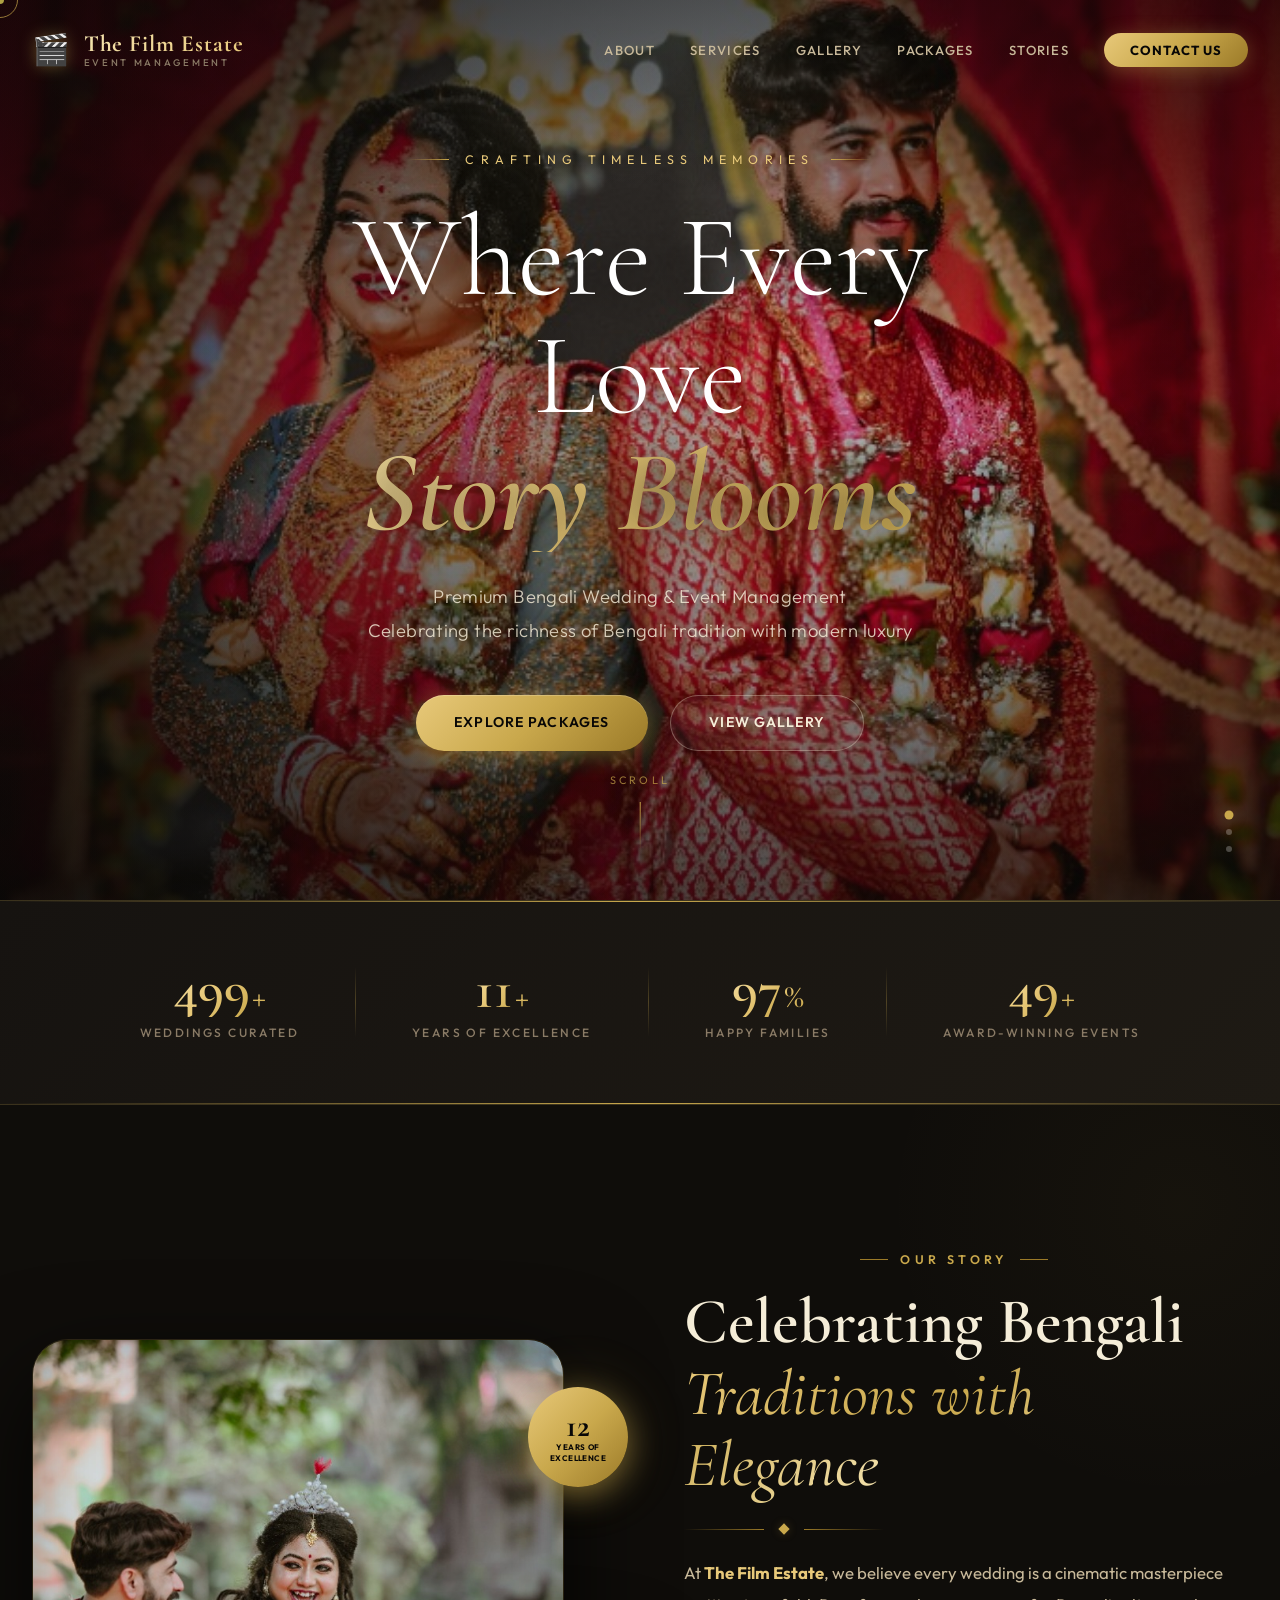
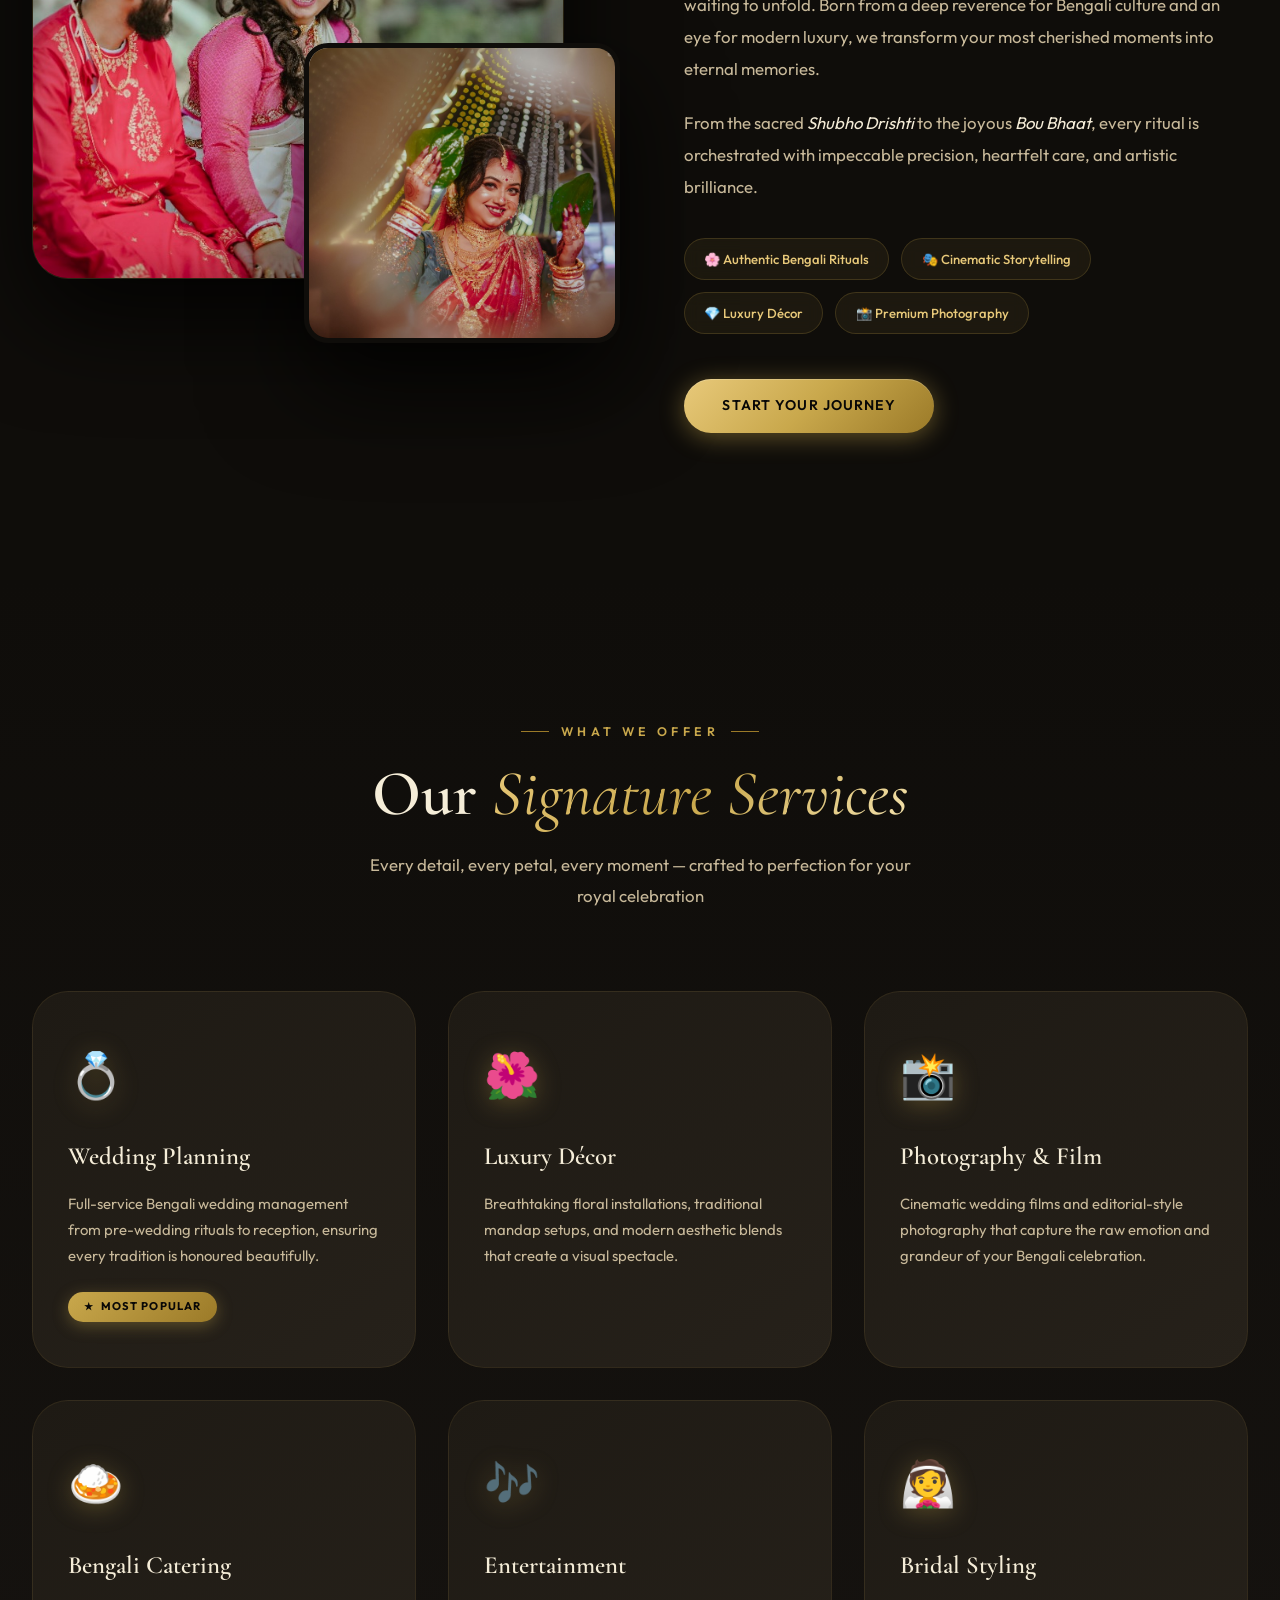
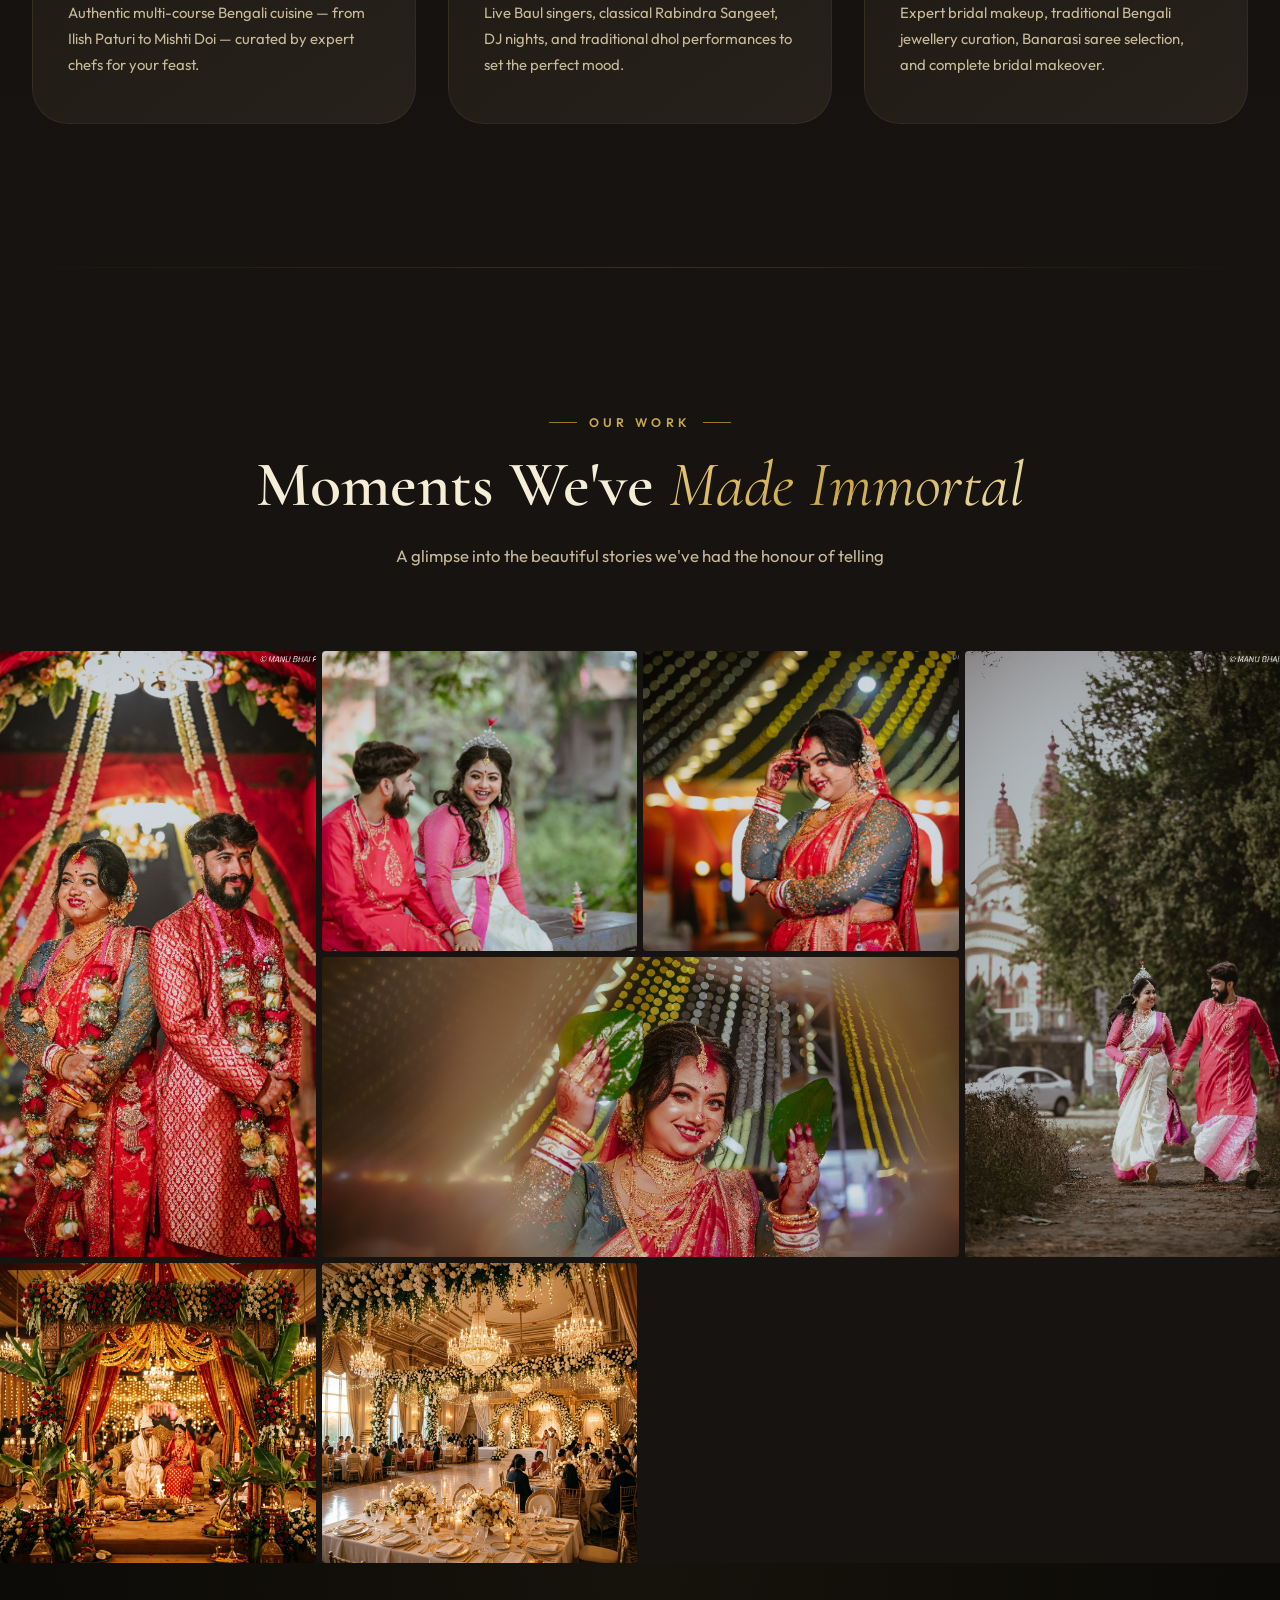
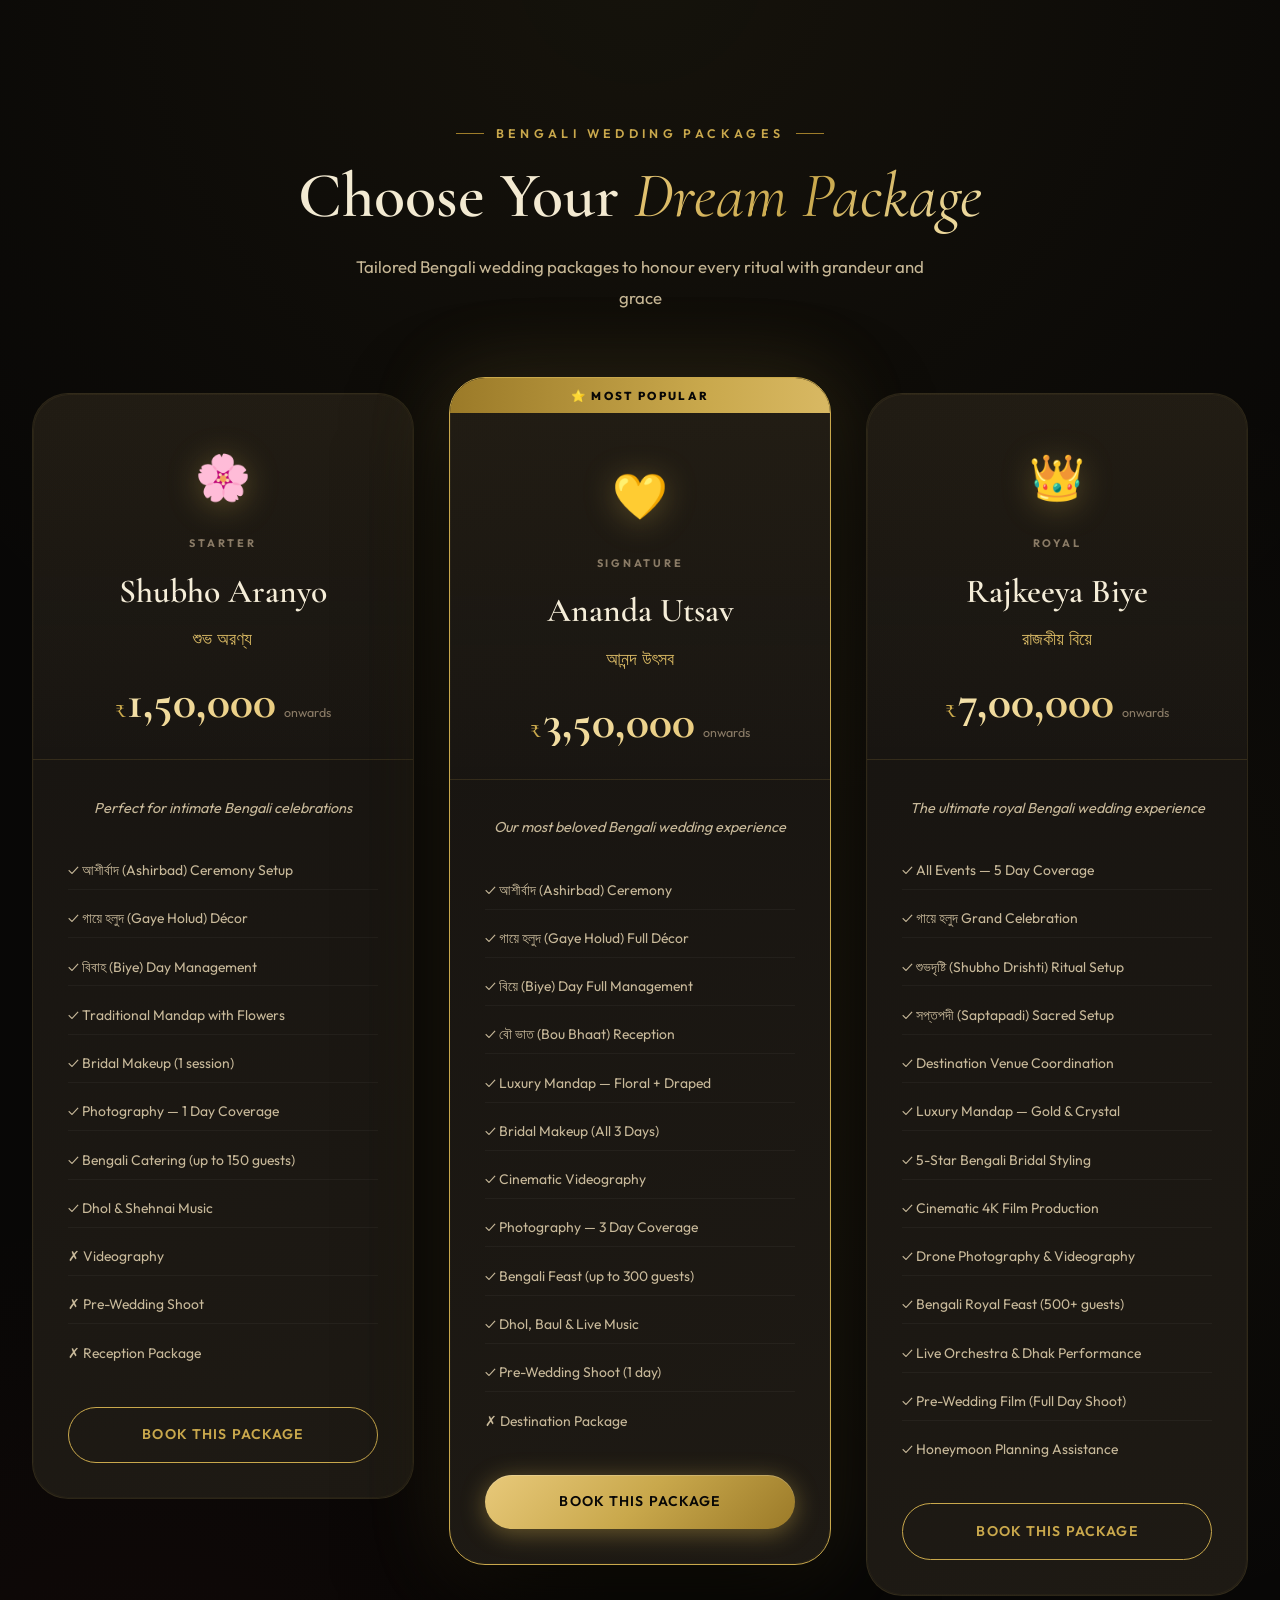
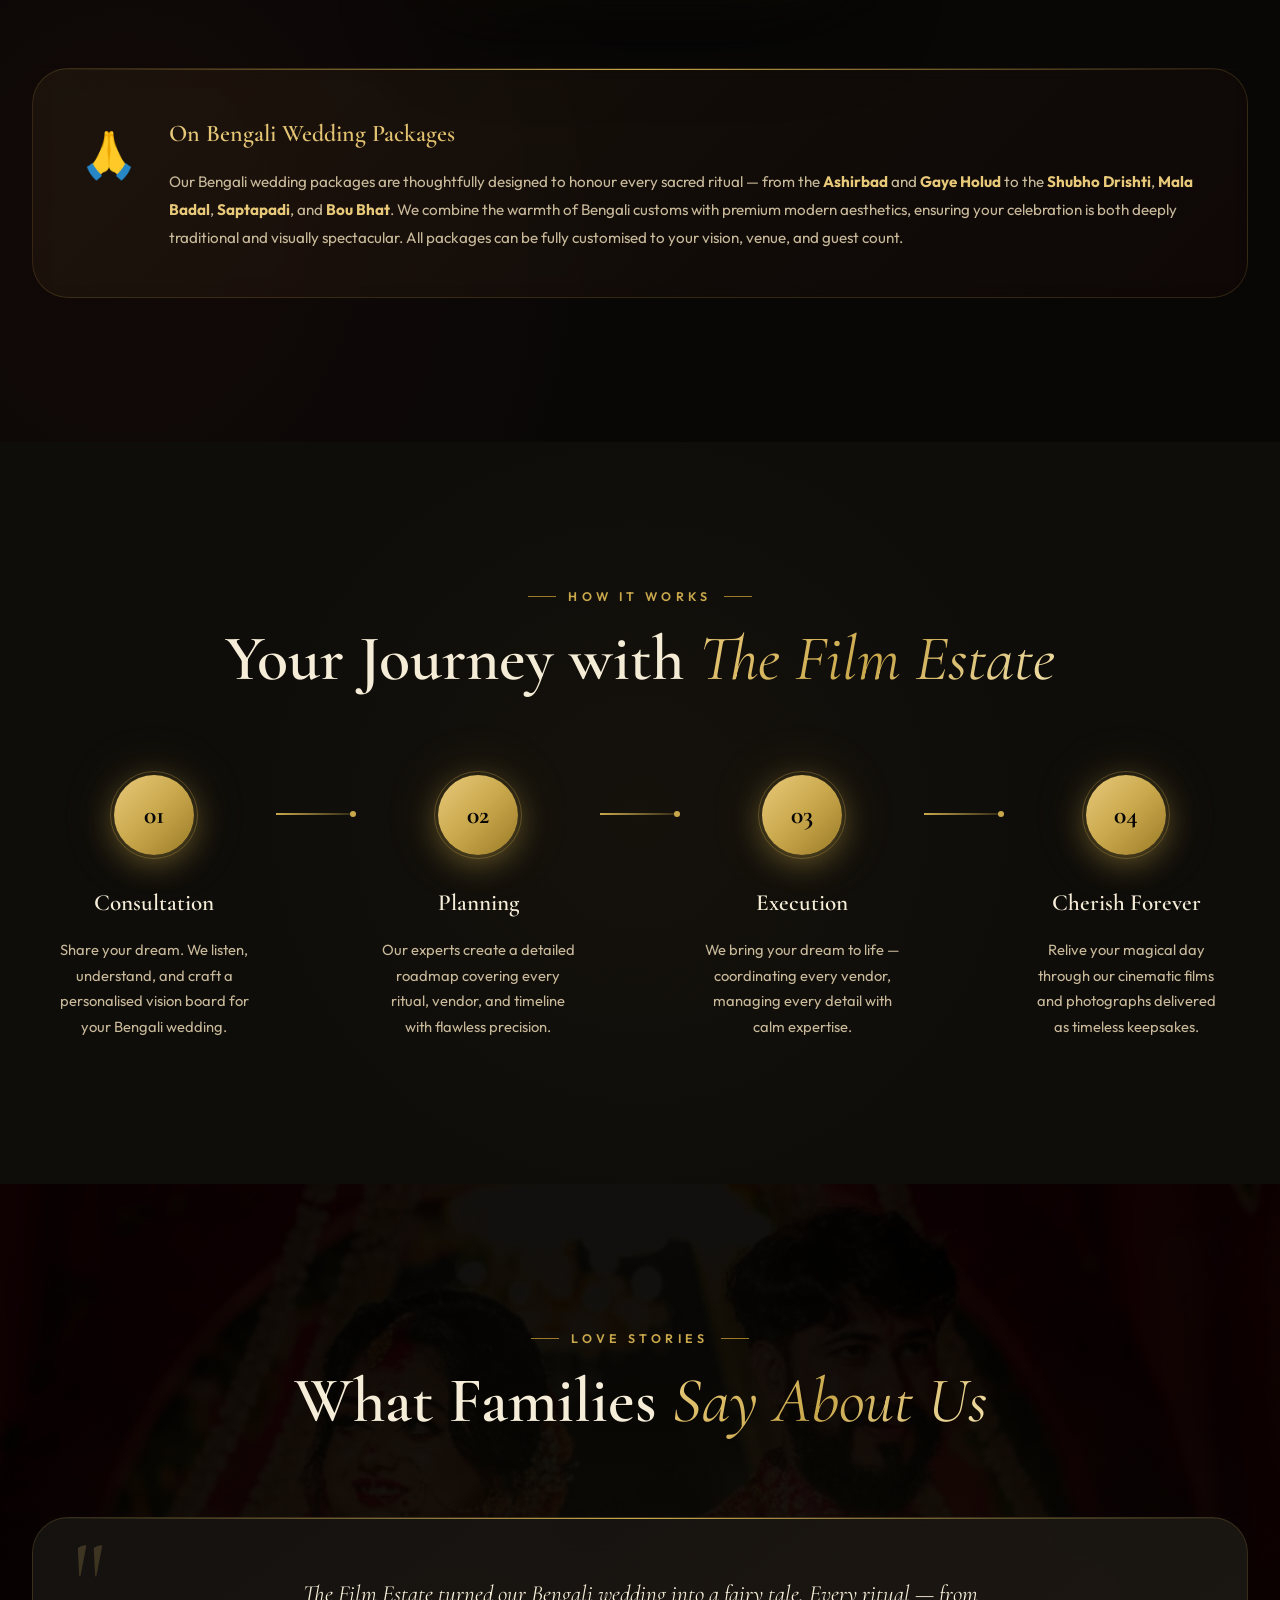
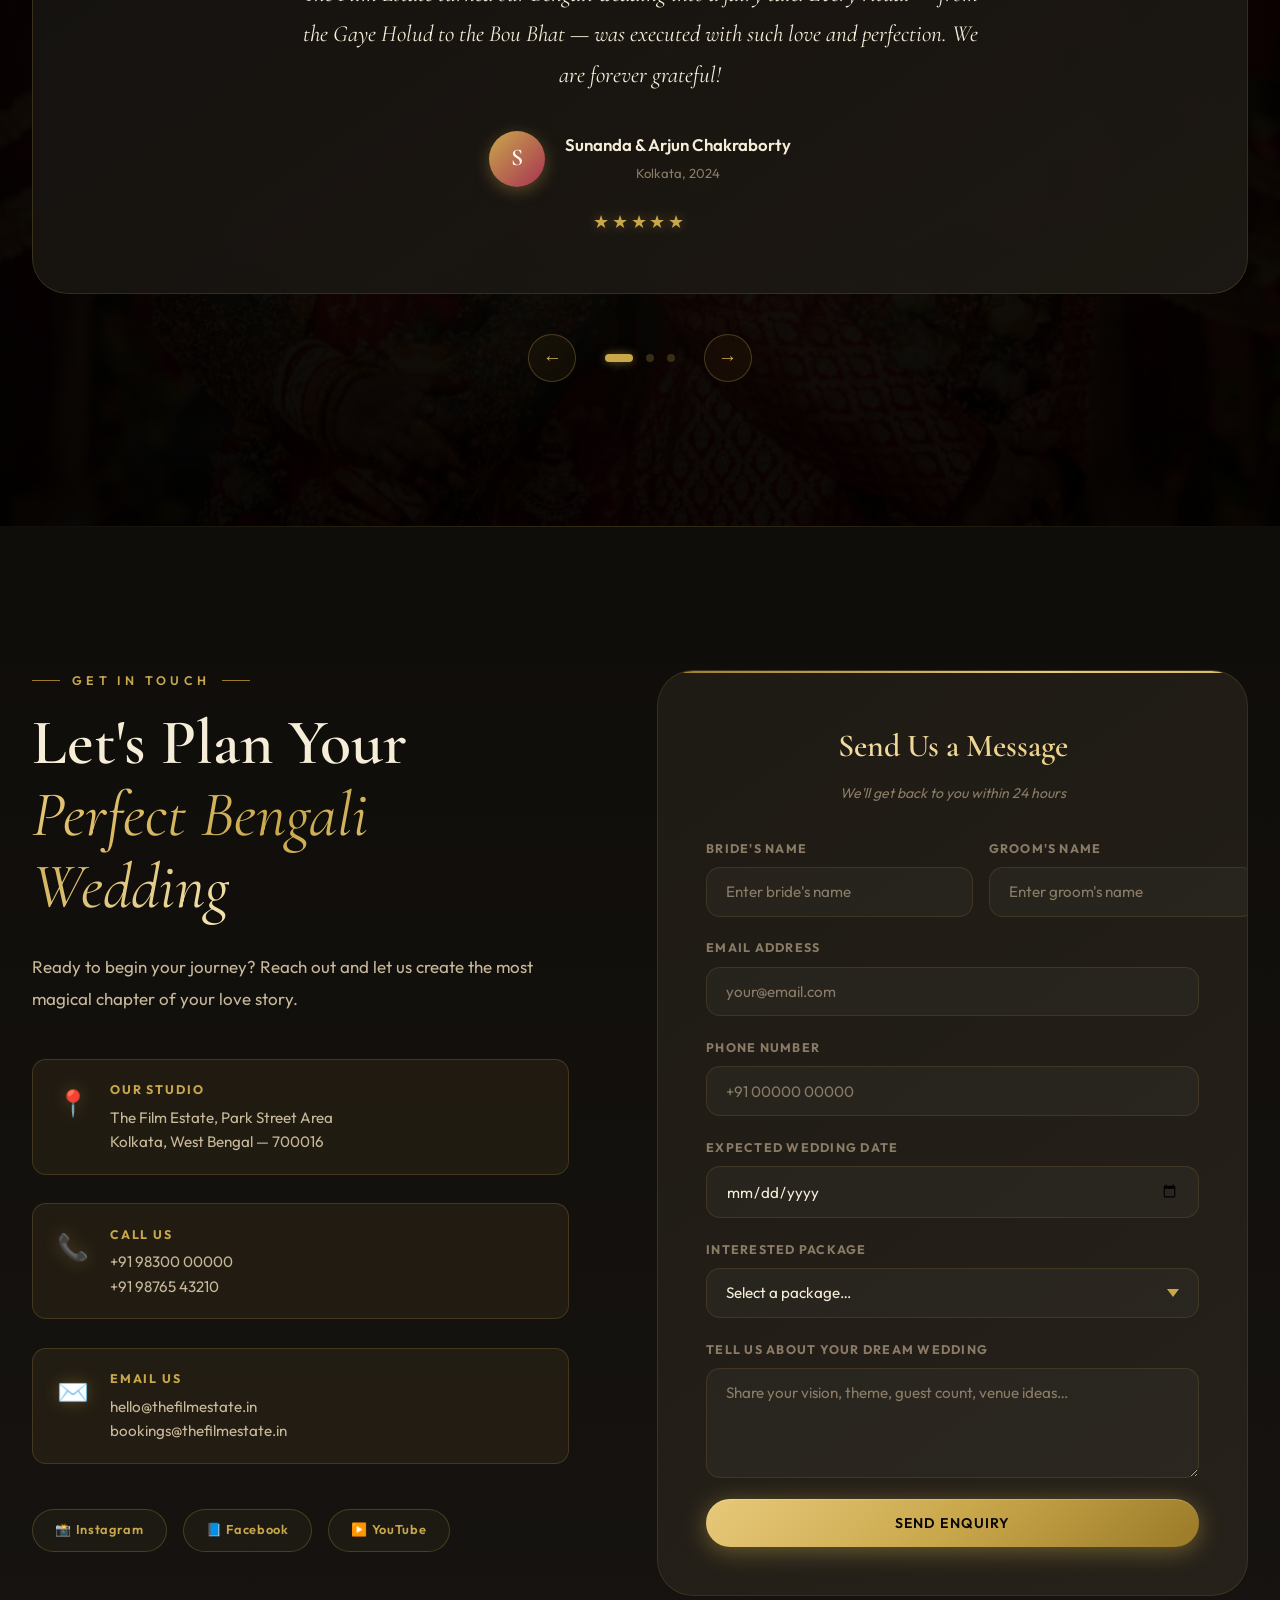
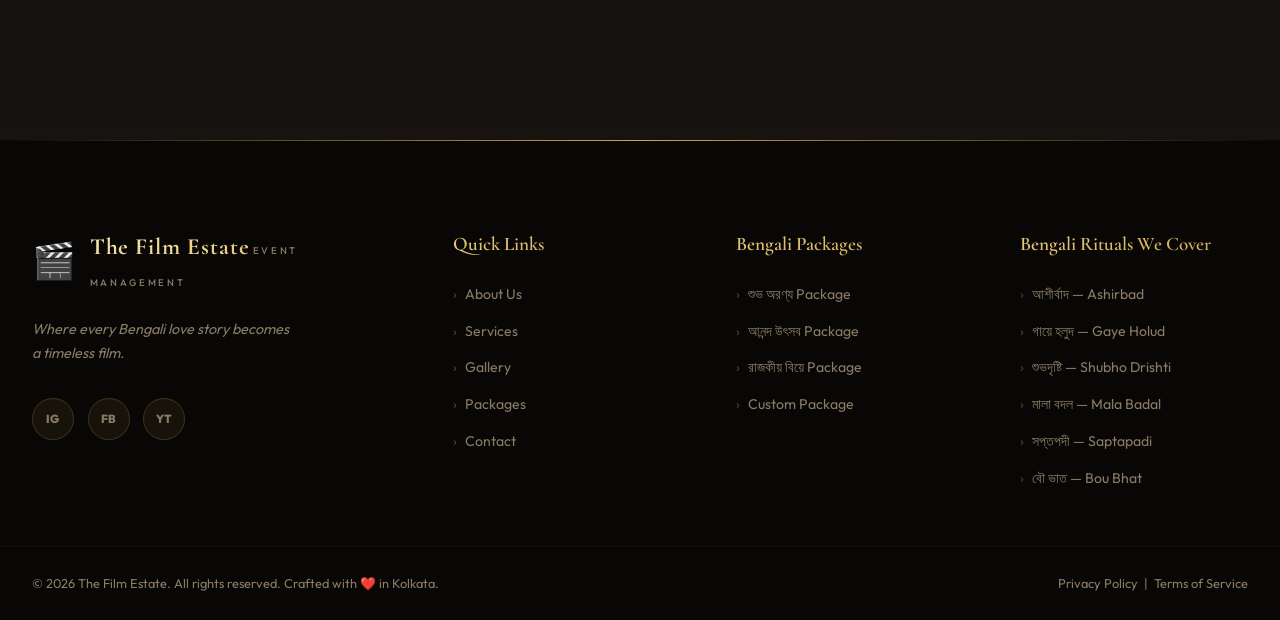
==== index.html @ 8ab27d65 "first commit" ====
<!DOCTYPE html>
<html lang="en">
<head>
  <meta charset="UTF-8" />
  <meta name="viewport" content="width=device-width, initial-scale=1.0" />
  <title>The Film Estate — Luxury Bengali Wedding &amp; Event Management</title>
  <meta name="description" content="The Film Estate is a premier event management company specialising in authentic Bengali weddings and luxury celebrations. Explore our Bengali wedding packages and make your day unforgettable." />
  <meta name="keywords" content="Bengali wedding, Bengali wedding planner, Kolkata wedding, luxury event management, Gaye Holud, Biye, wedding photography" />
  <meta property="og:title" content="The Film Estate — Luxury Bengali Wedding &amp; Event Management" />
  <meta property="og:description" content="Premier Bengali wedding management — where love stories become timeless films." />
  <link rel="preconnect" href="https://fonts.googleapis.com" />
  <link rel="preconnect" href="https://fonts.gstatic.com" crossorigin />
  <link href="https://fonts.googleapis.com/css2?family=Cormorant+Garamond:ital,wght@0,300;0,400;0,500;0,600;0,700;1,300;1,400;1,600&family=Outfit:wght@300;400;500;600&family=Dancing+Script:wght@600;700&family=Playfair+Display:ital,wght@0,400;0,700;1,400&display=swap" rel="stylesheet" />
  <link rel="stylesheet" href="style.css" />
</head>
<body>

  <!-- ===================== CUSTOM CURSOR ===================== -->
  <div class="cursor-dot" id="cursorDot"></div>
  <div class="cursor-ring" id="cursorRing"></div>

  <!-- ===================== PRELOADER ===================== -->
  <div class="preloader" id="preloader">
    <div class="preloader-logo">The Film Estate</div>
    <div class="preloader-bar"></div>
  </div>

  <!-- ===================== NAVIGATION ===================== -->
  <nav class="navbar" id="navbar">
    <div class="nav-inner">
      <a href="#hero" class="nav-logo">
        <span class="logo-icon">🎬</span>
        <div class="logo-text">
          <span class="logo-main">The Film Estate</span>
          <span class="logo-sub">Event Management</span>
        </div>
      </a>
      <ul class="nav-links" id="navLinks">
        <li><a href="#about" class="nav-link">About</a></li>
        <li><a href="#services" class="nav-link">Services</a></li>
        <li><a href="#gallery" class="nav-link">Gallery</a></li>
        <li><a href="#packages" class="nav-link">Packages</a></li>
        <li><a href="#testimonials" class="nav-link">Stories</a></li>
        <li><a href="#contact" class="nav-link nav-cta-link">Contact Us</a></li>
      </ul>
      <button class="hamburger" id="hamburger" aria-label="Toggle menu">
        <span></span><span></span><span></span>
      </button>
    </div>
  </nav>

  <!-- ===================== HERO SECTION ===================== -->
  <section class="hero" id="hero">
    <!-- Floating Particles -->
    <div class="particles-container" id="particlesContainer"></div>

    <div class="hero-slider">
      <div class="hero-slide active" style="background-image: url('images/couple3.jpg')"></div>
      <div class="hero-slide" style="background-image: url('images/couple2.jpg')"></div>
      <div class="hero-slide" style="background-image: url('images/bride1.jpg')"></div>
    </div>
    <div class="hero-overlay"></div>
    <div class="hero-content">
      <p class="hero-tagline">Crafting Timeless Memories</p>
      <h1 class="hero-title">Where Every Love<br/><em>Story Blooms</em></h1>
      <p class="hero-subtitle">Premium Bengali Wedding &amp; Event Management<br/>Celebrating the richness of Bengali tradition with modern luxury</p>
      <div class="hero-btns">
        <a href="#packages" class="btn btn-gold" id="hero-explore-btn">
          <span>Explore Packages</span>
          <span class="btn-shimmer"></span>
        </a>
        <a href="#gallery" class="btn btn-outline" id="hero-gallery-btn">
          <span>View Gallery</span>
          <span class="btn-shimmer"></span>
        </a>
      </div>
    </div>
    <div class="hero-scroll-indicator">
      <span>Scroll</span>
      <div class="scroll-line"></div>
    </div>
    <div class="hero-dots">
      <button class="dot active" id="dot-0" aria-label="Slide 1"></button>
      <button class="dot" id="dot-1" aria-label="Slide 2"></button>
      <button class="dot" id="dot-2" aria-label="Slide 3"></button>
    </div>
  </section>

  <!-- ===================== STATS RIBBON ===================== -->
  <section class="stats-ribbon">
    <div class="stat-item">
      <div class="stat-number-wrap">
        <span class="stat-number" data-target="500">0</span><span class="stat-suffix">+</span>
      </div>
      <span class="stat-label">Weddings Curated</span>
    </div>
    <div class="stat-divider"></div>
    <div class="stat-item">
      <div class="stat-number-wrap">
        <span class="stat-number" data-target="12">0</span><span class="stat-suffix">+</span>
      </div>
      <span class="stat-label">Years of Excellence</span>
    </div>
    <div class="stat-divider"></div>
    <div class="stat-item">
      <div class="stat-number-wrap">
        <span class="stat-number" data-target="98">0</span><span class="stat-suffix">%</span>
      </div>
      <span class="stat-label">Happy Families</span>
    </div>
    <div class="stat-divider"></div>
    <div class="stat-item">
      <div class="stat-number-wrap">
        <span class="stat-number" data-target="50">0</span><span class="stat-suffix">+</span>
      </div>
      <span class="stat-label">Award-Winning Events</span>
    </div>
  </section>

  <!-- ===================== ABOUT SECTION ===================== -->
  <section class="about-section" id="about">
    <div class="container">
      <div class="about-grid">
        <div class="about-images">
          <div class="about-img-main reveal-left">
            <img src="images/couple1.jpg" alt="Beautiful Bengali couple in traditional attire" loading="lazy" />
          </div>
          <div class="about-img-secondary reveal-left" style="transition-delay:0.25s">
            <img src="images/bride2.jpg" alt="Bride in traditional Bengali wedding" loading="lazy" />
          </div>
          <div class="about-badge">
            <span class="badge-number">12</span>
            <span class="badge-text">Years of<br/>Excellence</span>
          </div>
        </div>
        <div class="about-content reveal-right">
          <p class="section-eyebrow">Our Story</p>
          <h2 class="section-title">Celebrating Bengali<br/><em>Traditions with Elegance</em></h2>
          <div class="ornament" style="justify-content:flex-start; margin: 1.5rem 0;">
            <div class="ornament-line"></div>
            <div class="ornament-diamond"></div>
            <div class="ornament-line right"></div>
          </div>
          <p class="about-desc">At <strong>The Film Estate</strong>, we believe every wedding is a cinematic masterpiece waiting to unfold. Born from a deep reverence for Bengali culture and an eye for modern luxury, we transform your most cherished moments into eternal memories.</p>
          <p class="about-desc">From the sacred <em>Shubho Drishti</em> to the joyous <em>Bou Bhaat</em>, every ritual is orchestrated with impeccable precision, heartfelt care, and artistic brilliance.</p>
          <div class="about-features">
            <div class="feature-pill">🌸 Authentic Bengali Rituals</div>
            <div class="feature-pill">🎭 Cinematic Storytelling</div>
            <div class="feature-pill">💎 Luxury Décor</div>
            <div class="feature-pill">📸 Premium Photography</div>
          </div>
          <a href="#contact" class="btn btn-gold" id="about-contact-btn">
            <span>Start Your Journey</span>
            <span class="btn-shimmer"></span>
          </a>
        </div>
      </div>
    </div>
  </section>

  <!-- ===================== SERVICES SECTION ===================== -->
  <section class="services-section" id="services">
    <div class="container">
      <div class="section-header">
        <p class="section-eyebrow">What We Offer</p>
        <h2 class="section-title">Our <em>Signature Services</em></h2>
        <p class="section-desc">Every detail, every petal, every moment — crafted to perfection for your royal celebration</p>
      </div>
      <div class="services-grid">
        <div class="service-card reveal-up" id="svc-wedding">
          <div class="service-icon">💍</div>
          <h3>Wedding Planning</h3>
          <p>Full-service Bengali wedding management from pre-wedding rituals to reception, ensuring every tradition is honoured beautifully.</p>
          <span class="service-tag">Most Popular</span>
        </div>
        <div class="service-card reveal-up" id="svc-decor" style="transition-delay:0.1s">
          <div class="service-icon">🌺</div>
          <h3>Luxury Décor</h3>
          <p>Breathtaking floral installations, traditional mandap setups, and modern aesthetic blends that create a visual spectacle.</p>
        </div>
        <div class="service-card reveal-up" id="svc-photo" style="transition-delay:0.2s">
          <div class="service-icon">📸</div>
          <h3>Photography &amp; Film</h3>
          <p>Cinematic wedding films and editorial-style photography that capture the raw emotion and grandeur of your Bengali celebration.</p>
        </div>
        <div class="service-card reveal-up" id="svc-catering" style="transition-delay:0.3s">
          <div class="service-icon">🍛</div>
          <h3>Bengali Catering</h3>
          <p>Authentic multi-course Bengali cuisine — from Ilish Paturi to Mishti Doi — curated by expert chefs for your feast.</p>
        </div>
        <div class="service-card reveal-up" id="svc-music" style="transition-delay:0.4s">
          <div class="service-icon">🎶</div>
          <h3>Entertainment</h3>
          <p>Live Baul singers, classical Rabindra Sangeet, DJ nights, and traditional dhol performances to set the perfect mood.</p>
        </div>
        <div class="service-card reveal-up" id="svc-bride" style="transition-delay:0.5s">
          <div class="service-icon">👰</div>
          <h3>Bridal Styling</h3>
          <p>Expert bridal makeup, traditional Bengali jewellery curation, Banarasi saree selection, and complete bridal makeover.</p>
        </div>
      </div>
    </div>
  </section>

  <!-- ===================== GALLERY SECTION ===================== -->
  <section class="gallery-section" id="gallery">
    <div class="container">
      <div class="section-header">
        <p class="section-eyebrow">Our Work</p>
        <h2 class="section-title">Moments We've <em>Made Immortal</em></h2>
        <p class="section-desc">A glimpse into the beautiful stories we've had the honour of telling</p>
      </div>
    </div>
    <div class="gallery-masonry">
      <div class="gallery-item tall reveal-up" id="gal-1">
        <img src="images/couple3.jpg" alt="Bengali bride and groom at traditional mandap" loading="lazy" />
        <div class="gallery-overlay">
          <span>Traditional Ceremony</span>
        </div>
      </div>
      <div class="gallery-item reveal-up" id="gal-2" style="transition-delay:0.1s">
        <img src="images/couple1.jpg" alt="Couple in Bengali traditional attire" loading="lazy" />
        <div class="gallery-overlay">
          <span>Pre-Wedding Shoot</span>
        </div>
      </div>
      <div class="gallery-item reveal-up" id="gal-3" style="transition-delay:0.2s">
        <img src="images/bride1.jpg" alt="Bengali bride in red saree" loading="lazy" />
        <div class="gallery-overlay">
          <span>Bridal Portraits</span>
        </div>
      </div>
      <div class="gallery-item tall reveal-up" id="gal-4" style="transition-delay:0.15s">
        <img src="images/couple2.jpg" alt="Couple walking at temple background" loading="lazy" />
        <div class="gallery-overlay">
          <span>Temple Shoot</span>
        </div>
      </div>
      <div class="gallery-item wide reveal-up" id="gal-5" style="transition-delay:0.3s">
        <img src="images/bride2.jpg" alt="Bride with banana leaves at reception" loading="lazy" />
        <div class="gallery-overlay">
          <span>Bou Baran Ritual</span>
        </div>
      </div>
      <div class="gallery-item reveal-up" id="gal-6" style="transition-delay:0.35s">
        <img src="images/decor.png" alt="Bengali wedding decoration" loading="lazy" />
        <div class="gallery-overlay">
          <span>Mandap Décor</span>
        </div>
      </div>
      <div class="gallery-item reveal-up" id="gal-7" style="transition-delay:0.4s">
        <img src="images/reception.png" alt="Luxury reception hall" loading="lazy" />
        <div class="gallery-overlay">
          <span>Reception Hall</span>
        </div>
      </div>
    </div>
  </section>

  <!-- ===================== PACKAGES SECTION ===================== -->
  <section class="packages-section" id="packages">
    <div class="packages-bg-overlay"></div>
    <div class="container">
      <div class="section-header">
        <p class="section-eyebrow">Bengali Wedding Packages</p>
        <h2 class="section-title">Choose Your <em>Dream Package</em></h2>
        <p class="section-desc">Tailored Bengali wedding packages to honour every ritual with grandeur and grace</p>
      </div>

      <div class="packages-grid">

        <!-- PACKAGE 1: SILVER -->
        <div class="package-card reveal-up" id="pkg-silver">
          <div class="package-header">
            <div class="package-icon">🌸</div>
            <div class="package-tag">Starter</div>
            <h3 class="package-name">Shubho Aranyo</h3>
            <p class="package-name-bengali">শুভ অরণ্য</p>
            <div class="package-price">
              <span class="price-currency">₹</span>
              <span class="price-amount">1,50,000</span>
              <span class="price-onwards">onwards</span>
            </div>
          </div>
          <div class="package-body">
            <p class="package-subtitle">Perfect for intimate Bengali celebrations</p>
            <ul class="package-features" id="pkg-silver-features">
              <li>✓ আশীর্বাদ (Ashirbad) Ceremony Setup</li>
              <li>✓ গায়ে হলুদ (Gaye Holud) Décor</li>
              <li>✓ বিবাহ (Biye) Day Management</li>
              <li>✓ Traditional Mandap with Flowers</li>
              <li>✓ Bridal Makeup (1 session)</li>
              <li>✓ Photography — 1 Day Coverage</li>
              <li>✓ Bengali Catering (up to 150 guests)</li>
              <li>✓ Dhol &amp; Shehnai Music</li>
              <li>✗ Videography</li>
              <li>✗ Pre-Wedding Shoot</li>
              <li>✗ Reception Package</li>
            </ul>
            <a href="#contact" class="btn btn-outline-gold btn-full" id="pkg-silver-btn">
              <span>Book This Package</span>
              <span class="btn-shimmer"></span>
            </a>
          </div>
        </div>

        <!-- PACKAGE 2: GOLD (FEATURED) -->
        <div class="package-card featured reveal-up" id="pkg-gold" style="transition-delay:0.15s">
          <div class="package-badge-top">⭐ Most Popular</div>
          <div class="package-header">
            <div class="package-icon">💛</div>
            <div class="package-tag">Signature</div>
            <h3 class="package-name">Ananda Utsav</h3>
            <p class="package-name-bengali">আনন্দ উৎসব</p>
            <div class="package-price">
              <span class="price-currency">₹</span>
              <span class="price-amount">3,50,000</span>
              <span class="price-onwards">onwards</span>
            </div>
          </div>
          <div class="package-body">
            <p class="package-subtitle">Our most beloved Bengali wedding experience</p>
            <ul class="package-features" id="pkg-gold-features">
              <li>✓ আশীর্বাদ (Ashirbad) Ceremony</li>
              <li>✓ গায়ে হলুদ (Gaye Holud) Full Décor</li>
              <li>✓ বিয়ে (Biye) Day Full Management</li>
              <li>✓ বৌ ভাত (Bou Bhaat) Reception</li>
              <li>✓ Luxury Mandap — Floral + Draped</li>
              <li>✓ Bridal Makeup (All 3 Days)</li>
              <li>✓ Cinematic Videography</li>
              <li>✓ Photography — 3 Day Coverage</li>
              <li>✓ Bengali Feast (up to 300 guests)</li>
              <li>✓ Dhol, Baul &amp; Live Music</li>
              <li>✓ Pre-Wedding Shoot (1 day)</li>
              <li>✗ Destination Package</li>
            </ul>
            <a href="#contact" class="btn btn-gold btn-full" id="pkg-gold-btn">
              <span>Book This Package</span>
              <span class="btn-shimmer"></span>
            </a>
          </div>
        </div>

        <!-- PACKAGE 3: PLATINUM -->
        <div class="package-card reveal-up" id="pkg-platinum" style="transition-delay:0.3s">
          <div class="package-header">
            <div class="package-icon">👑</div>
            <div class="package-tag">Royal</div>
            <h3 class="package-name">Rajkeeya Biye</h3>
            <p class="package-name-bengali">রাজকীয় বিয়ে</p>
            <div class="package-price">
              <span class="price-currency">₹</span>
              <span class="price-amount">7,00,000</span>
              <span class="price-onwards">onwards</span>
            </div>
          </div>
          <div class="package-body">
            <p class="package-subtitle">The ultimate royal Bengali wedding experience</p>
            <ul class="package-features" id="pkg-platinum-features">
              <li>✓ All Events — 5 Day Coverage</li>
              <li>✓ গায়ে হলুদ Grand Celebration</li>
              <li>✓ শুভদৃষ্টি (Shubho Drishti) Ritual Setup</li>
              <li>✓ সপ্তপদী (Saptapadi) Sacred Setup</li>
              <li>✓ Destination Venue Coordination</li>
              <li>✓ Luxury Mandap — Gold &amp; Crystal</li>
              <li>✓ 5-Star Bengali Bridal Styling</li>
              <li>✓ Cinematic 4K Film Production</li>
              <li>✓ Drone Photography &amp; Videography</li>
              <li>✓ Bengali Royal Feast (500+ guests)</li>
              <li>✓ Live Orchestra &amp; Dhak Performance</li>
              <li>✓ Pre-Wedding Film (Full Day Shoot)</li>
              <li>✓ Honeymoon Planning Assistance</li>
            </ul>
            <a href="#contact" class="btn btn-outline-gold btn-full" id="pkg-platinum-btn">
              <span>Book This Package</span>
              <span class="btn-shimmer"></span>
            </a>
          </div>
        </div>
      </div>

      <!-- On Bengali Packages Note -->
      <div class="packages-note reveal-up">
        <div class="note-icon">🙏</div>
        <div class="note-content">
          <h4>On Bengali Wedding Packages</h4>
          <p>Our Bengali wedding packages are thoughtfully designed to honour every sacred ritual — from the <strong>Ashirbad</strong> and <strong>Gaye Holud</strong> to the <strong>Shubho Drishti</strong>, <strong>Mala Badal</strong>, <strong>Saptapadi</strong>, and <strong>Bou Bhat</strong>. We combine the warmth of Bengali customs with premium modern aesthetics, ensuring your celebration is both deeply traditional and visually spectacular. All packages can be fully customised to your vision, venue, and guest count.</p>
        </div>
      </div>
    </div>
  </section>

  <!-- ===================== PROCESS SECTION ===================== -->
  <section class="process-section" id="process">
    <div class="container">
      <div class="section-header">
        <p class="section-eyebrow">How It Works</p>
        <h2 class="section-title">Your Journey with <em>The Film Estate</em></h2>
      </div>
      <div class="process-steps">
        <div class="process-step reveal-up" id="step-1">
          <div class="step-number">01</div>
          <div class="step-content">
            <h3>Consultation</h3>
            <p>Share your dream. We listen, understand, and craft a personalised vision board for your Bengali wedding.</p>
          </div>
        </div>
        <div class="process-connector"></div>
        <div class="process-step reveal-up" id="step-2" style="transition-delay:0.1s">
          <div class="step-number">02</div>
          <div class="step-content">
            <h3>Planning</h3>
            <p>Our experts create a detailed roadmap covering every ritual, vendor, and timeline with flawless precision.</p>
          </div>
        </div>
        <div class="process-connector"></div>
        <div class="process-step reveal-up" id="step-3" style="transition-delay:0.2s">
          <div class="step-number">03</div>
          <div class="step-content">
            <h3>Execution</h3>
            <p>We bring your dream to life — coordinating every vendor, managing every detail with calm expertise.</p>
          </div>
        </div>
        <div class="process-connector"></div>
        <div class="process-step reveal-up" id="step-4" style="transition-delay:0.3s">
          <div class="step-number">04</div>
          <div class="step-content">
            <h3>Cherish Forever</h3>
            <p>Relive your magical day through our cinematic films and photographs delivered as timeless keepsakes.</p>
          </div>
        </div>
      </div>
    </div>
  </section>

  <!-- ===================== TESTIMONIALS ===================== -->
  <section class="testimonials-section" id="testimonials">
    <div class="testimonials-bg"></div>
    <div class="container">
      <div class="section-header">
        <p class="section-eyebrow">Love Stories</p>
        <h2 class="section-title">What Families <em>Say About Us</em></h2>
      </div>
      <div class="testimonials-slider">
        <div class="testimonial-track" id="testimonialTrack">
          <div class="testimonial-card" id="testi-1">
            <div class="testi-quote">"</div>
            <p class="testi-text">The Film Estate turned our Bengali wedding into a fairy tale. Every ritual — from the Gaye Holud to the Bou Bhat — was executed with such love and perfection. We are forever grateful!</p>
            <div class="testi-author">
              <div class="testi-avatar">S</div>
              <div>
                <strong>Sunanda &amp; Arjun Chakraborty</strong>
                <span>Kolkata, 2024</span>
              </div>
            </div>
            <div class="testi-stars">★★★★★</div>
          </div>
          <div class="testimonial-card" id="testi-2">
            <div class="testi-quote">"</div>
            <p class="testi-text">I was blown away by how they understood our Bengali traditions. The Shubho Drishti setup was absolutely breathtaking. Our guests still talk about the décor and the food!</p>
            <div class="testi-author">
              <div class="testi-avatar">P</div>
              <div>
                <strong>Priyanka &amp; Debashish Sen</strong>
                <span>Howrah, 2023</span>
              </div>
            </div>
            <div class="testi-stars">★★★★★</div>
          </div>
          <div class="testimonial-card" id="testi-3">
            <div class="testi-quote">"</div>
            <p class="testi-text">From the first consultation to the last frame of our wedding film, The Film Estate was exceptional. Professional, creative, and deeply passionate about what they do. Highly recommended!</p>
            <div class="testi-author">
              <div class="testi-avatar">M</div>
              <div>
                <strong>Moumita &amp; Rahul Banerjee</strong>
                <span>Siliguri, 2024</span>
              </div>
            </div>
            <div class="testi-stars">★★★★★</div>
          </div>
        </div>
        <div class="testi-controls">
          <button class="testi-btn" id="testi-prev" aria-label="Previous testimonial">&#8592;</button>
          <div class="testi-indicators">
            <span class="testi-dot active" id="testi-dot-0"></span>
            <span class="testi-dot" id="testi-dot-1"></span>
            <span class="testi-dot" id="testi-dot-2"></span>
          </div>
          <button class="testi-btn" id="testi-next" aria-label="Next testimonial">&#8594;</button>
        </div>
      </div>
    </div>
  </section>

  <!-- ===================== CONTACT SECTION ===================== -->
  <section class="contact-section" id="contact">
    <div class="container">
      <div class="contact-grid">
        <div class="contact-info reveal-left">
          <p class="section-eyebrow" style="justify-content:flex-start;">Get In Touch</p>
          <h2 class="section-title">Let's Plan Your<br/><em>Perfect Bengali Wedding</em></h2>
          <p class="contact-desc">Ready to begin your journey? Reach out and let us create the most magical chapter of your love story.</p>
          <div class="contact-details">
            <div class="contact-item">
              <span class="contact-icon">📍</span>
              <div>
                <strong>Our Studio</strong>
                <p>The Film Estate, Park Street Area<br/>Kolkata, West Bengal — 700016</p>
              </div>
            </div>
            <div class="contact-item">
              <span class="contact-icon">📞</span>
              <div>
                <strong>Call Us</strong>
                <p>+91 98300 00000<br/>+91 98765 43210</p>
              </div>
            </div>
            <div class="contact-item">
              <span class="contact-icon">✉️</span>
              <div>
                <strong>Email Us</strong>
                <p>hello@thefilmestate.in<br/>bookings@thefilmestate.in</p>
              </div>
            </div>
          </div>
          <div class="social-links">
            <a href="#" class="social-link" id="social-instagram" aria-label="Instagram">📸 Instagram</a>
            <a href="#" class="social-link" id="social-facebook" aria-label="Facebook">📘 Facebook</a>
            <a href="#" class="social-link" id="social-youtube" aria-label="YouTube">▶️ YouTube</a>
          </div>
        </div>
        <div class="contact-form-wrap reveal-right">
          <form class="contact-form" id="contactForm" novalidate>
            <h3>Send Us a Message</h3>
            <p class="form-tagline">We'll get back to you within 24 hours</p>
            <div class="form-row">
              <div class="form-group">
                <label for="bride-name">Bride's Name</label>
                <input type="text" id="bride-name" name="brideName" placeholder="Enter bride's name" required />
              </div>
              <div class="form-group">
                <label for="groom-name">Groom's Name</label>
                <input type="text" id="groom-name" name="groomName" placeholder="Enter groom's name" required />
              </div>
            </div>
            <div class="form-group">
              <label for="email">Email Address</label>
              <input type="email" id="email" name="email" placeholder="your@email.com" required />
            </div>
            <div class="form-group">
              <label for="phone">Phone Number</label>
              <input type="tel" id="phone" name="phone" placeholder="+91 00000 00000" required />
            </div>
            <div class="form-group">
              <label for="wedding-date">Expected Wedding Date</label>
              <input type="date" id="wedding-date" name="weddingDate" />
            </div>
            <div class="form-group">
              <label for="package-select">Interested Package</label>
              <select id="package-select" name="package">
                <option value="">Select a package…</option>
                <option value="silver">Shubho Aranyo (₹1,50,000+)</option>
                <option value="gold">Ananda Utsav (₹3,50,000+)</option>
                <option value="platinum">Rajkeeya Biye (₹7,00,000+)</option>
                <option value="custom">Custom Package</option>
              </select>
            </div>
            <div class="form-group">
              <label for="message">Tell Us About Your Dream Wedding</label>
              <textarea id="message" name="message" rows="4" placeholder="Share your vision, theme, guest count, venue ideas…"></textarea>
            </div>
            <button type="submit" class="btn btn-gold btn-full" id="submit-form-btn">
              <span>Send Enquiry</span>
              <span class="btn-shimmer"></span>
            </button>
            <div class="form-success" id="formSuccess">
              🎊 Thank you! We'll get back to you within 24 hours!
            </div>
          </form>
        </div>
      </div>
    </div>
  </section>

  <!-- ===================== FOOTER ===================== -->
  <footer class="footer">
    <div class="footer-top">
      <div class="container">
        <div class="footer-grid">
          <div class="footer-brand">
            <div class="footer-logo">
              <span class="logo-icon">🎬</span>
              <div>
                <span class="logo-main">The Film Estate</span>
                <span class="logo-sub">Event Management</span>
              </div>
            </div>
            <p class="footer-tagline">Where every Bengali love story becomes a timeless film.</p>
            <div class="footer-socials">
              <a href="#" aria-label="Instagram" class="footer-social-btn">IG</a>
              <a href="#" aria-label="Facebook" class="footer-social-btn">FB</a>
              <a href="#" aria-label="YouTube" class="footer-social-btn">YT</a>
            </div>
          </div>
          <div class="footer-links-col">
            <h4>Quick Links</h4>
            <ul>
              <li><a href="#about">About Us</a></li>
              <li><a href="#services">Services</a></li>
              <li><a href="#gallery">Gallery</a></li>
              <li><a href="#packages">Packages</a></li>
              <li><a href="#contact">Contact</a></li>
            </ul>
          </div>
          <div class="footer-links-col">
            <h4>Bengali Packages</h4>
            <ul>
              <li><a href="#packages">শুভ অরণ্য Package</a></li>
              <li><a href="#packages">আনন্দ উৎসব Package</a></li>
              <li><a href="#packages">রাজকীয় বিয়ে Package</a></li>
              <li><a href="#contact">Custom Package</a></li>
            </ul>
          </div>
          <div class="footer-links-col">
            <h4>Bengali Rituals We Cover</h4>
            <ul>
              <li>আশীর্বাদ — Ashirbad</li>
              <li>গায়ে হলুদ — Gaye Holud</li>
              <li>শুভদৃষ্টি — Shubho Drishti</li>
              <li>মালা বদল — Mala Badal</li>
              <li>সপ্তপদী — Saptapadi</li>
              <li>বৌ ভাত — Bou Bhat</li>
            </ul>
          </div>
        </div>
      </div>
    </div>
    <div class="footer-bottom">
      <div class="container">
        <p>© 2025 The Film Estate. All rights reserved. Crafted with ❤️ in Kolkata.</p>
        <p>Privacy Policy &nbsp;|&nbsp; Terms of Service</p>
      </div>
    </div>
  </footer>

  <script src="script.js"></script>
</body>
</html>
---- style.css ----
/* ====================================================
   THE FILM ESTATE — Luxury Bengali Wedding Homepage
   Premium Redesign — Glassmorphism + Cinematic Aesthetics
   ==================================================== */

/* ---------- GOOGLE FONTS IMPORT ---------- */
@import url('https://fonts.googleapis.com/css2?family=Cormorant+Garamond:ital,wght@0,300;0,400;0,500;0,600;0,700;1,300;1,400;1,600&family=Outfit:wght@300;400;500;600&family=Dancing+Script:wght@600;700&family=Playfair+Display:ital,wght@0,400;0,700;1,400&display=swap');

/* ---------- CSS VARIABLES ---------- */
:root {
  /* Gold Palette */
  --gold: #C9A84C;
  --gold-light: #E8C97A;
  --gold-pale: #F5E4B0;
  --gold-dark: #9B7A28;
  --gold-glow: rgba(201, 168, 76, 0.25);
  --gold-glow-strong: rgba(201, 168, 76, 0.45);

  /* Crimson Palette */
  --crimson: #8B1A1A;
  --crimson-light: #C0392B;
  --crimson-rose: #A83252;

  /* Dark Palette */
  --deep: #080706;
  --dark: #0F0D0A;
  --dark-2: #161310;
  --dark-3: #1E1A14;
  --mid: #26211A;
  --mid-2: #302A20;

  /* Text */
  --text-primary: #F5EDD8;
  --text-secondary: #C8B99A;
  --text-muted: #8A7B66;
  --white: #FFFFFF;

  /* Transitions */
  --transition: all 0.45s cubic-bezier(0.4, 0, 0.2, 1);
  --transition-fast: all 0.25s cubic-bezier(0.4, 0, 0.2, 1);

  /* Fonts */
  --font-display: 'Cormorant Garamond', Georgia, serif;
  --font-playfair: 'Playfair Display', Georgia, serif;
  --font-body: 'Outfit', sans-serif;
  --font-script: 'Dancing Script', cursive;

  /* Radii */
  --radius: 14px;
  --radius-lg: 24px;
  --radius-xl: 36px;

  /* Shadows */
  --shadow-gold: 0 8px 40px rgba(201, 168, 76, 0.22);
  --shadow-gold-strong: 0 12px 60px rgba(201, 168, 76, 0.38);
  --shadow-card: 0 25px 70px rgba(0, 0, 0, 0.6);
  --shadow-deep: 0 40px 100px rgba(0, 0, 0, 0.8);

  /* Glassmorphism */
  --glass: rgba(255, 255, 255, 0.04);
  --glass-border: rgba(255, 255, 255, 0.08);
  --glass-gold: rgba(201, 168, 76, 0.08);
  --glass-gold-border: rgba(201, 168, 76, 0.2);
}

/* ---------- RESET & BASE ---------- */
*, *::before, *::after {
  box-sizing: border-box;
  margin: 0;
  padding: 0;
}

html {
  scroll-behavior: smooth;
  font-size: 16px;
}

body {
  font-family: var(--font-body);
  background: var(--deep);
  color: var(--text-primary);
  line-height: 1.7;
  overflow-x: hidden;
  cursor: none;
}

img {
  display: block;
  width: 100%;
  height: 100%;
  object-fit: cover;
}

a { text-decoration: none; color: inherit; }
ul { list-style: none; }

.container {
  max-width: 1280px;
  margin: 0 auto;
  padding: 0 2rem;
}

/* ─── CUSTOM CURSOR ────────────────────────────── */
.cursor-dot {
  width: 8px;
  height: 8px;
  background: var(--gold);
  border-radius: 50%;
  position: fixed;
  top: 0; left: 0;
  pointer-events: none;
  z-index: 99999;
  transform: translate(-50%, -50%);
  transition: transform 0.1s, opacity 0.3s;
  mix-blend-mode: difference;
}

.cursor-ring {
  width: 36px;
  height: 36px;
  border: 1.5px solid var(--gold);
  border-radius: 50%;
  position: fixed;
  top: 0; left: 0;
  pointer-events: none;
  z-index: 99998;
  transform: translate(-50%, -50%);
  transition: transform 0.15s ease, width 0.3s, height 0.3s, opacity 0.3s;
  opacity: 0.7;
}

.cursor-ring.hover {
  width: 60px;
  height: 60px;
  border-color: var(--gold-light);
  opacity: 1;
}

/* ─── PAGE PRELOADER ───────────────────────────── */
.preloader {
  position: fixed;
  inset: 0;
  background: var(--deep);
  z-index: 99997;
  display: flex;
  flex-direction: column;
  align-items: center;
  justify-content: center;
  gap: 2rem;
  transition: opacity 0.8s ease, visibility 0.8s ease;
}

.preloader.hidden {
  opacity: 0;
  visibility: hidden;
  pointer-events: none;
}

.preloader-logo {
  font-family: var(--font-display);
  font-size: 2.5rem;
  font-weight: 300;
  color: var(--gold-light);
  letter-spacing: 0.2em;
  text-align: center;
  animation: preloaderPulse 1.5s ease-in-out infinite;
}

.preloader-bar {
  width: 200px;
  height: 1px;
  background: rgba(201, 168, 76, 0.15);
  border-radius: 2px;
  overflow: hidden;
  position: relative;
}

.preloader-bar::after {
  content: '';
  position: absolute;
  top: 0; left: -100%;
  width: 100%; height: 100%;
  background: linear-gradient(90deg, transparent, var(--gold), transparent);
  animation: preloaderSlide 1.2s ease-in-out infinite;
}

@keyframes preloaderPulse {
  0%, 100% { opacity: 0.6; }
  50% { opacity: 1; }
}

@keyframes preloaderSlide {
  to { left: 100%; }
}

/* ─── FLOATING PARTICLES ───────────────────────── */
.particles-container {
  position: absolute;
  inset: 0;
  pointer-events: none;
  overflow: hidden;
  z-index: 0;
}

.particle {
  position: absolute;
  width: 3px;
  height: 3px;
  background: var(--gold);
  border-radius: 50%;
  animation: float linear infinite;
  opacity: 0;
}

@keyframes float {
  0% { opacity: 0; transform: translateY(100vh) rotate(0deg); }
  10% { opacity: 0.6; }
  90% { opacity: 0.3; }
  100% { opacity: 0; transform: translateY(-100px) rotate(360deg); }
}

/* ---------- DECORATIVE ELEMENTS ---------- */
.ornament {
  display: flex;
  align-items: center;
  gap: 1rem;
  justify-content: center;
  margin: 1rem 0;
}

.ornament-line {
  flex: 1;
  max-width: 80px;
  height: 1px;
  background: linear-gradient(90deg, transparent, var(--gold-dark));
}

.ornament-line.right {
  background: linear-gradient(90deg, var(--gold-dark), transparent);
}

.ornament-diamond {
  width: 8px;
  height: 8px;
  background: var(--gold);
  transform: rotate(45deg);
  box-shadow: 0 0 10px var(--gold-glow);
  flex-shrink: 0;
}

/* ---------- TYPOGRAPHY ---------- */
.section-eyebrow {
  font-family: var(--font-body);
  font-size: 0.78rem;
  font-weight: 600;
  letter-spacing: 0.35em;
  color: var(--gold);
  text-transform: uppercase;
  margin-bottom: 1rem;
  display: flex;
  align-items: center;
  justify-content: center;
  gap: 0.75rem;
}

.section-eyebrow::before,
.section-eyebrow::after {
  content: '';
  display: inline-block;
  width: 28px;
  height: 1px;
  background: var(--gold-dark);
}

.section-title {
  font-family: var(--font-display);
  font-size: clamp(2.4rem, 5.5vw, 4rem);
  font-weight: 600;
  line-height: 1.12;
  color: var(--text-primary);
}

.section-title em {
  font-style: italic;
  background: linear-gradient(135deg, var(--gold-light), var(--gold), var(--gold-pale));
  -webkit-background-clip: text;
  -webkit-text-fill-color: transparent;
  background-clip: text;
  font-weight: 400;
}

.section-desc {
  font-size: 1.05rem;
  color: var(--text-secondary);
  max-width: 580px;
  margin: 1.2rem auto 0;
  line-height: 1.85;
}

.section-header {
  text-align: center;
  margin-bottom: 5rem;
}

/* ---------- BUTTONS ---------- */
.btn {
  display: inline-flex;
  align-items: center;
  gap: 0.6rem;
  padding: 0.95rem 2.4rem;
  border-radius: 50px;
  font-family: var(--font-body);
  font-size: 0.88rem;
  font-weight: 600;
  letter-spacing: 0.08em;
  cursor: pointer;
  border: none;
  position: relative;
  overflow: hidden;
  transition: var(--transition);
  text-transform: uppercase;
  white-space: nowrap;
}

.btn-gold {
  background: linear-gradient(135deg, var(--gold-light) 0%, var(--gold) 50%, var(--gold-dark) 100%);
  color: var(--deep);
  box-shadow: 0 4px 24px rgba(201, 168, 76, 0.45), inset 0 1px 0 rgba(255,255,255,0.2);
}

.btn-gold:hover {
  background: linear-gradient(135deg, var(--gold-pale), var(--gold-light));
  transform: translateY(-4px);
  box-shadow: 0 12px 40px rgba(201, 168, 76, 0.6), inset 0 1px 0 rgba(255,255,255,0.3);
}

.btn-outline {
  background: rgba(255,255,255,0.05);
  color: var(--text-primary);
  border: 1.5px solid rgba(245, 237, 216, 0.3);
  backdrop-filter: blur(12px);
}

.btn-outline:hover {
  border-color: var(--gold);
  color: var(--gold);
  background: rgba(201, 168, 76, 0.08);
  transform: translateY(-4px);
  box-shadow: 0 8px 30px rgba(201, 168, 76, 0.15);
}

.btn-outline-gold {
  background: transparent;
  color: var(--gold);
  border: 1.5px solid var(--gold);
}

.btn-outline-gold:hover {
  background: linear-gradient(135deg, var(--gold-light), var(--gold));
  color: var(--deep);
  transform: translateY(-4px);
  box-shadow: var(--shadow-gold);
}

.btn-full { width: 100%; justify-content: center; }

.btn-shimmer {
  position: absolute;
  top: 0; left: -100%;
  width: 100%; height: 100%;
  background: linear-gradient(90deg, transparent, rgba(255,255,255,0.2), transparent);
  transition: left 0.55s ease;
}

.btn:hover .btn-shimmer { left: 100%; }

/* ---------- SCROLL REVEAL ---------- */
.reveal-up, .reveal-left, .reveal-right, .reveal-scale {
  opacity: 0;
  transform: translateY(60px);
  transition: opacity 0.85s cubic-bezier(0.4, 0, 0.2, 1), transform 0.85s cubic-bezier(0.4, 0, 0.2, 1);
}

.reveal-left { transform: translateX(-60px); }
.reveal-right { transform: translateX(60px); }
.reveal-scale { transform: scale(0.9) translateY(30px); }

.reveal-up.visible, .reveal-left.visible, .reveal-right.visible, .reveal-scale.visible {
  opacity: 1;
  transform: translate(0, 0) scale(1);
}

/* ===================================================
   NAVBAR
   =================================================== */
.navbar {
  position: fixed;
  top: 0; left: 0; right: 0;
  z-index: 1000;
  padding: 1.5rem 0;
  transition: var(--transition);
}

.navbar.scrolled {
  background: rgba(8, 7, 6, 0.92);
  backdrop-filter: blur(24px) saturate(1.5);
  -webkit-backdrop-filter: blur(24px) saturate(1.5);
  padding: 0.85rem 0;
  border-bottom: 1px solid rgba(201, 168, 76, 0.18);
  box-shadow: 0 4px 40px rgba(0,0,0,0.5);
}

.nav-inner {
  max-width: 1280px;
  margin: 0 auto;
  padding: 0 2rem;
  display: flex;
  align-items: center;
  justify-content: space-between;
  gap: 2rem;
}

.nav-logo {
  display: flex;
  align-items: center;
  gap: 0.85rem;
  flex-shrink: 0;
  transition: var(--transition);
}

.nav-logo:hover { opacity: 0.85; }

.nav-logo .logo-icon {
  font-size: 1.9rem;
  filter: drop-shadow(0 0 8px rgba(201, 168, 76, 0.4));
}

.logo-text { display: flex; flex-direction: column; line-height: 1.1; }

.logo-main {
  font-family: var(--font-display);
  font-size: 1.45rem;
  font-weight: 700;
  color: var(--gold-light);
  letter-spacing: 0.04em;
  background: linear-gradient(135deg, var(--gold-pale), var(--gold-light));
  -webkit-background-clip: text;
  -webkit-text-fill-color: transparent;
  background-clip: text;
}

.logo-sub {
  font-size: 0.6rem;
  letter-spacing: 0.28em;
  color: var(--text-muted);
  text-transform: uppercase;
  font-weight: 500;
}

.nav-links {
  display: flex;
  align-items: center;
  gap: 2.2rem;
}

.nav-link {
  font-size: 0.82rem;
  font-weight: 500;
  color: var(--text-secondary);
  letter-spacing: 0.1em;
  text-transform: uppercase;
  transition: var(--transition);
  position: relative;
  padding-bottom: 2px;
}

.nav-link::after {
  content: '';
  position: absolute;
  bottom: -4px; left: 0;
  width: 0; height: 1.5px;
  background: linear-gradient(90deg, var(--gold), var(--gold-light));
  transition: width 0.35s ease;
  border-radius: 2px;
}

.nav-link:hover { color: var(--gold-light); }
.nav-link:hover::after { width: 100%; }

.nav-cta-link {
  background: linear-gradient(135deg, var(--gold-light), var(--gold), var(--gold-dark));
  color: var(--deep) !important;
  padding: 0.55rem 1.6rem;
  border-radius: 50px;
  font-weight: 700;
  letter-spacing: 0.08em;
  box-shadow: 0 4px 20px rgba(201, 168, 76, 0.35);
}

.nav-cta-link::after { display: none; }

.nav-cta-link:hover {
  opacity: 0.92;
  transform: translateY(-2px);
  box-shadow: 0 8px 30px rgba(201, 168, 76, 0.5);
  color: var(--deep) !important;
}

.hamburger {
  display: none;
  flex-direction: column;
  gap: 5px;
  background: none;
  border: none;
  cursor: pointer;
  padding: 0.4rem;
}

.hamburger span {
  display: block;
  width: 26px; height: 2px;
  background: var(--gold);
  border-radius: 2px;
  transition: var(--transition);
}

/* ===================================================
   HERO SECTION
   =================================================== */
.hero {
  position: relative;
  height: 100vh;
  min-height: 750px;
  display: flex;
  align-items: center;
  justify-content: center;
  overflow: hidden;
}

.hero-slider {
  position: absolute;
  inset: 0;
}

.hero-slide {
  position: absolute;
  inset: 0;
  background-size: cover;
  background-position: center;
  opacity: 0;
  transition: opacity 1.5s ease;
  transform: scale(1.08);
  transition: opacity 1.5s ease, transform 8s ease;
}

.hero-slide.active {
  opacity: 1;
  transform: scale(1);
}

/* Multi-layered overlay for cinema effect */
.hero-overlay {
  position: absolute;
  inset: 0;
  background:
    linear-gradient(180deg, rgba(8,7,6,0.55) 0%, rgba(8,7,6,0.15) 40%, rgba(8,7,6,0.6) 100%),
    linear-gradient(90deg, rgba(8,7,6,0.6) 0%, transparent 60%);
  z-index: 1;
}

/* Vignette */
.hero-overlay::after {
  content: '';
  position: absolute;
  inset: 0;
  background: radial-gradient(ellipse at center, transparent 40%, rgba(8,7,6,0.4) 100%);
}

.hero-content {
  position: relative;
  z-index: 2;
  text-align: center;
  padding: 2rem;
  max-width: 860px;
}

.hero-tagline {
  font-family: var(--font-body);
  font-size: 0.78rem;
  letter-spacing: 0.5em;
  color: var(--gold-light);
  text-transform: uppercase;
  margin-bottom: 1.8rem;
  animation: fadeInDown 1.2s ease both;
  display: flex;
  align-items: center;
  justify-content: center;
  gap: 1rem;
}

.hero-tagline::before,
.hero-tagline::after {
  content: '';
  display: inline-block;
  width: 40px;
  height: 1px;
  background: linear-gradient(90deg, transparent, var(--gold));
}

.hero-tagline::after {
  background: linear-gradient(90deg, var(--gold), transparent);
}

.hero-title {
  font-family: var(--font-display);
  font-size: clamp(3.2rem, 9vw, 7.5rem);
  font-weight: 300;
  line-height: 1.02;
  color: var(--white);
  text-shadow: 0 4px 40px rgba(0,0,0,0.6), 0 0 80px rgba(0,0,0,0.4);
  margin-bottom: 1.8rem;
  animation: fadeInUp 1.2s ease 0.3s both;
}

.hero-title em {
  font-style: italic;
  background: linear-gradient(135deg, var(--gold-pale) 0%, var(--gold-light) 40%, var(--gold) 100%);
  -webkit-background-clip: text;
  -webkit-text-fill-color: transparent;
  background-clip: text;
  font-weight: 600;
  display: block;
  filter: drop-shadow(0 0 30px rgba(201, 168, 76, 0.4));
}

.hero-subtitle {
  font-size: 1.15rem;
  color: rgba(245, 237, 216, 0.82);
  margin-bottom: 3rem;
  line-height: 1.8;
  animation: fadeInUp 1.2s ease 0.5s both;
  font-weight: 300;
  letter-spacing: 0.02em;
}

.hero-btns {
  display: flex;
  gap: 1.4rem;
  justify-content: center;
  flex-wrap: wrap;
  animation: fadeInUp 1.2s ease 0.7s both;
}

/* Scroll Indicator */
.hero-scroll-indicator {
  position: absolute;
  bottom: 3rem;
  left: 50%;
  transform: translateX(-50%);
  z-index: 2;
  display: flex;
  flex-direction: column;
  align-items: center;
  gap: 0.8rem;
  font-size: 0.68rem;
  letter-spacing: 0.3em;
  color: rgba(201, 168, 76, 0.7);
  text-transform: uppercase;
  animation: bounce 2.5s infinite 2s;
}

.scroll-line {
  width: 1px;
  height: 50px;
  background: linear-gradient(to bottom, var(--gold), transparent);
}

/* Hero Dots */
.hero-dots {
  position: absolute;
  bottom: 3rem;
  right: 3rem;
  z-index: 2;
  display: flex;
  flex-direction: column;
  gap: 0.7rem;
}

.dot {
  width: 6px; height: 6px;
  border-radius: 50%;
  background: rgba(255,255,255,0.25);
  border: none;
  cursor: pointer;
  transition: var(--transition);
}

.dot.active {
  background: var(--gold);
  transform: scale(1.5);
  box-shadow: 0 0 10px var(--gold-glow);
}

/* ===================================================
   STATS RIBBON
   =================================================== */
.stats-ribbon {
  display: flex;
  align-items: center;
  justify-content: center;
  gap: 0;
  background: linear-gradient(135deg, var(--dark-2) 0%, var(--dark-3) 100%);
  border-top: 1px solid var(--glass-gold-border);
  border-bottom: 1px solid var(--glass-gold-border);
  padding: 3rem 2rem;
  flex-wrap: wrap;
  position: relative;
  overflow: hidden;
}

.stats-ribbon::before {
  content: '';
  position: absolute;
  top: 0; left: 0; right: 0;
  height: 1px;
  background: linear-gradient(90deg, transparent, var(--gold), transparent);
}

.stats-ribbon::after {
  content: '';
  position: absolute;
  bottom: 0; left: 0; right: 0;
  height: 1px;
  background: linear-gradient(90deg, transparent, var(--gold), transparent);
}

.stat-item {
  display: flex;
  flex-direction: column;
  align-items: center;
  gap: 0.4rem;
  padding: 0.75rem 3.5rem;
  min-width: 180px;
  position: relative;
}

.stat-number-wrap {
  display: flex;
  align-items: baseline;
  gap: 2px;
}

.stat-number {
  font-family: var(--font-display);
  font-size: 3.5rem;
  font-weight: 600;
  background: linear-gradient(135deg, var(--gold-pale), var(--gold-light), var(--gold));
  -webkit-background-clip: text;
  -webkit-text-fill-color: transparent;
  background-clip: text;
  line-height: 1;
}

.stat-suffix {
  font-family: var(--font-display);
  font-size: 2.2rem;
  background: linear-gradient(135deg, var(--gold-light), var(--gold));
  -webkit-background-clip: text;
  -webkit-text-fill-color: transparent;
  background-clip: text;
  font-weight: 400;
  line-height: 1;
}

.stat-label {
  font-size: 0.75rem;
  letter-spacing: 0.2em;
  text-transform: uppercase;
  color: var(--text-muted);
  font-weight: 500;
}

.stat-divider {
  width: 1px;
  height: 70px;
  background: linear-gradient(to bottom, transparent, rgba(201,168,76,0.3), transparent);
}

/* ===================================================
   ABOUT SECTION
   =================================================== */
.about-section {
  padding: 9rem 0;
  background: var(--dark);
  position: relative;
  overflow: hidden;
}

.about-section::before {
  content: '';
  position: absolute;
  top: -200px; right: -200px;
  width: 600px; height: 600px;
  border-radius: 50%;
  background: radial-gradient(circle, rgba(201,168,76,0.04) 0%, transparent 70%);
  pointer-events: none;
}

.about-grid {
  display: grid;
  grid-template-columns: 1fr 1fr;
  gap: 5.5rem;
  align-items: center;
}

.about-images {
  position: relative;
  padding-bottom: 4rem;
  padding-right: 2rem;
}

.about-img-main {
  border-radius: var(--radius-xl);
  overflow: hidden;
  height: 540px;
  box-shadow: var(--shadow-deep);
  border: 1px solid rgba(201,168,76,0.15);
  position: relative;
}

.about-img-main::after {
  content: '';
  position: absolute;
  inset: 0;
  border-radius: var(--radius-xl);
  box-shadow: inset 0 0 60px rgba(0,0,0,0.3);
}

.about-img-secondary {
  position: absolute;
  bottom: 0;
  right: -1.5rem;
  width: 56%;
  height: 300px;
  border-radius: var(--radius-lg);
  overflow: hidden;
  border: 5px solid var(--dark);
  box-shadow: var(--shadow-deep);
}

.about-badge {
  position: absolute;
  top: 3rem;
  right: -2rem;
  background: linear-gradient(135deg, var(--gold-light), var(--gold), var(--gold-dark));
  width: 100px; height: 100px;
  border-radius: 50%;
  display: flex;
  flex-direction: column;
  align-items: center;
  justify-content: center;
  text-align: center;
  color: var(--deep);
  box-shadow: 0 8px 30px rgba(201,168,76,0.5), 0 0 60px rgba(201,168,76,0.2);
  z-index: 10;
  animation: badgePulse 3s ease-in-out infinite;
}

@keyframes badgePulse {
  0%, 100% { box-shadow: 0 8px 30px rgba(201,168,76,0.5), 0 0 40px rgba(201,168,76,0.2); }
  50% { box-shadow: 0 8px 40px rgba(201,168,76,0.7), 0 0 70px rgba(201,168,76,0.3); }
}

.badge-number {
  font-family: var(--font-display);
  font-size: 2rem;
  font-weight: 700;
  line-height: 1;
}

.badge-text {
  font-size: 0.5rem;
  font-weight: 700;
  text-transform: uppercase;
  letter-spacing: 0.06em;
  line-height: 1.3;
}

.about-content {
  padding-right: 1.5rem;
}

.about-desc {
  font-size: 1.05rem;
  color: var(--text-secondary);
  margin-bottom: 1.4rem;
  line-height: 1.9;
}

.about-desc strong { color: var(--gold-light); }
.about-desc em { color: var(--text-primary); font-style: italic; }

.about-features {
  display: flex;
  flex-wrap: wrap;
  gap: 0.75rem;
  margin: 2.2rem 0 2.8rem;
}

.feature-pill {
  padding: 0.55rem 1.2rem;
  background: var(--glass-gold);
  border: 1px solid var(--glass-gold-border);
  border-radius: 50px;
  font-size: 0.82rem;
  color: var(--gold-light);
  font-weight: 500;
  transition: var(--transition);
  backdrop-filter: blur(8px);
}

.feature-pill:hover {
  background: rgba(201,168,76,0.18);
  transform: translateY(-3px);
  box-shadow: 0 8px 20px rgba(201,168,76,0.15);
}

/* ===================================================
   SERVICES SECTION
   =================================================== */
.services-section {
  padding: 9rem 0;
  background: linear-gradient(180deg, var(--dark) 0%, var(--dark-2) 100%);
  position: relative;
}

.services-section::before {
  content: '';
  position: absolute;
  bottom: 0; left: 0; right: 0;
  height: 1px;
  background: linear-gradient(90deg, transparent, rgba(201,168,76,0.2), transparent);
}

.services-grid {
  display: grid;
  grid-template-columns: repeat(3, 1fr);
  gap: 2rem;
}

.service-card {
  padding: 2.8rem 2.2rem;
  background: linear-gradient(145deg, var(--dark-3), var(--mid));
  border: 1px solid rgba(201,168,76,0.1);
  border-radius: var(--radius-xl);
  position: relative;
  overflow: hidden;
  transition: var(--transition);
  cursor: default;
  backdrop-filter: blur(4px);
}

/* Animated border glow */
.service-card::before {
  content: '';
  position: absolute;
  top: 0; left: 0; right: 0;
  height: 2px;
  background: linear-gradient(90deg, transparent, var(--gold-light), var(--gold), transparent);
  transform: scaleX(0);
  transition: transform 0.5s ease;
  transform-origin: center;
}

/* Glass shimmer overlay */
.service-card::after {
  content: '';
  position: absolute;
  top: -50%; left: -50%;
  width: 200%; height: 200%;
  background: radial-gradient(circle at top left, rgba(201,168,76,0.06) 0%, transparent 60%);
  opacity: 0;
  transition: opacity 0.5s ease;
}

.service-card:hover {
  border-color: rgba(201,168,76,0.35);
  transform: translateY(-10px);
  box-shadow: var(--shadow-gold-strong), var(--shadow-card);
  background: linear-gradient(145deg, var(--mid), var(--mid-2));
}

.service-card:hover::before { transform: scaleX(1); }
.service-card:hover::after { opacity: 1; }

.service-icon {
  font-size: 2.8rem;
  margin-bottom: 1.4rem;
  display: block;
  filter: drop-shadow(0 4px 12px rgba(201, 168, 76, 0.3));
  transition: transform 0.4s ease;
}

.service-card:hover .service-icon {
  transform: scale(1.15) translateY(-4px);
}

.service-card h3 {
  font-family: var(--font-display);
  font-size: 1.55rem;
  font-weight: 600;
  color: var(--text-primary);
  margin-bottom: 0.85rem;
  transition: var(--transition);
}

.service-card:hover h3 { color: var(--gold-light); }

.service-card p {
  font-size: 0.93rem;
  color: var(--text-secondary);
  line-height: 1.75;
}

.service-tag {
  display: inline-flex;
  align-items: center;
  gap: 0.4rem;
  margin-top: 1.4rem;
  padding: 0.35rem 1rem;
  background: linear-gradient(135deg, var(--gold), var(--gold-dark));
  color: var(--deep);
  border-radius: 50px;
  font-size: 0.7rem;
  font-weight: 700;
  letter-spacing: 0.1em;
  text-transform: uppercase;
  box-shadow: 0 4px 16px rgba(201, 168, 76, 0.35);
}

.service-tag::before {
  content: '★';
  font-size: 0.65rem;
}

/* ===================================================
   GALLERY SECTION
   =================================================== */
.gallery-section {
  padding: 9rem 0 0;
  background: var(--dark-2);
  position: relative;
}

.gallery-masonry {
  display: grid;
  grid-template-columns: repeat(4, 1fr);
  grid-auto-rows: 300px;
  gap: 6px;
  margin-top: 2rem;
}

.gallery-item {
  position: relative;
  overflow: hidden;
  cursor: pointer;
  border-radius: 4px;
}

.gallery-item.tall { grid-row: span 2; }
.gallery-item.wide { grid-column: span 2; }

.gallery-item img {
  width: 100%; height: 100%;
  object-fit: cover;
  transition: transform 0.8s cubic-bezier(0.4, 0, 0.2, 1);
}

.gallery-item:hover img { transform: scale(1.1); }

.gallery-overlay {
  position: absolute;
  inset: 0;
  background: linear-gradient(
    to top,
    rgba(8,7,6,0.92) 0%,
    rgba(8,7,6,0.4) 40%,
    transparent 70%
  );
  opacity: 0;
  transition: opacity 0.5s ease;
  display: flex;
  align-items: flex-end;
  padding: 2rem;
}

.gallery-item:hover .gallery-overlay { opacity: 1; }

.gallery-overlay span {
  font-family: var(--font-display);
  font-size: 1.15rem;
  font-weight: 500;
  background: linear-gradient(135deg, var(--gold-pale), var(--gold-light));
  -webkit-background-clip: text;
  -webkit-text-fill-color: transparent;
  background-clip: text;
  letter-spacing: 0.06em;
  transform: translateY(10px);
  transition: transform 0.4s ease;
}

.gallery-item:hover .gallery-overlay span { transform: translateY(0); }

/* ===================================================
   PACKAGES SECTION
   =================================================== */
.packages-section {
  position: relative;
  padding: 10rem 0 9rem;
  background: var(--deep);
  overflow: hidden;
}

.packages-bg-overlay {
  position: absolute;
  inset: 0;
  background:
    radial-gradient(ellipse 100% 60% at 50% 0%, rgba(201,168,76,0.07) 0%, transparent 70%),
    radial-gradient(ellipse 70% 50% at 10% 90%, rgba(139,26,26,0.07) 0%, transparent 60%),
    radial-gradient(ellipse 60% 50% at 90% 50%, rgba(201,168,76,0.04) 0%, transparent 60%);
  pointer-events: none;
}

.packages-grid {
  display: grid;
  grid-template-columns: repeat(3, 1fr);
  gap: 2.2rem;
  align-items: start;
  position: relative;
  z-index: 1;
}

.package-card {
  background: linear-gradient(160deg, var(--dark-2), var(--dark-3));
  border: 1px solid rgba(201,168,76,0.12);
  border-radius: var(--radius-xl);
  overflow: hidden;
  position: relative;
  transition: var(--transition);
}

.package-card::before {
  content: '';
  position: absolute;
  top: 0; left: 0; right: 0; bottom: 0;
  border-radius: var(--radius-xl);
  padding: 1px;
  background: linear-gradient(
    145deg,
    rgba(201,168,76,0.08),
    transparent 40%,
    rgba(201,168,76,0.06)
  );
  -webkit-mask: linear-gradient(#fff 0 0) content-box, linear-gradient(#fff 0 0);
  mask: linear-gradient(#fff 0 0) content-box, linear-gradient(#fff 0 0);
  -webkit-mask-composite: xor;
  mask-composite: exclude;
  pointer-events: none;
}

.package-card:hover {
  transform: translateY(-12px);
  box-shadow: var(--shadow-deep), var(--shadow-gold-strong);
  border-color: rgba(201,168,76,0.3);
}

.package-card.featured {
  border: 1.5px solid var(--gold);
  transform: translateY(-16px);
  box-shadow: var(--shadow-deep), 0 0 80px rgba(201,168,76,0.22);
}

.package-card.featured:hover {
  transform: translateY(-24px);
  box-shadow: var(--shadow-deep), 0 0 100px rgba(201,168,76,0.32);
}

.package-badge-top {
  background: linear-gradient(90deg, var(--gold-dark), var(--gold), var(--gold-light), var(--gold));
  background-size: 200% auto;
  animation: shimmerBadge 3s linear infinite;
  color: var(--deep);
  text-align: center;
  padding: 0.5rem 1rem;
  font-size: 0.72rem;
  font-weight: 800;
  letter-spacing: 0.2em;
  text-transform: uppercase;
}

@keyframes shimmerBadge {
  to { background-position: 200% center; }
}

.package-header {
  padding: 2.8rem 2rem 1.8rem;
  text-align: center;
  border-bottom: 1px solid rgba(201,168,76,0.1);
  background: linear-gradient(180deg, rgba(201,168,76,0.06) 0%, transparent 100%);
  position: relative;
}

.package-icon {
  font-size: 2.8rem;
  margin-bottom: 0.85rem;
  filter: drop-shadow(0 4px 16px rgba(201,168,76,0.35));
}

.package-tag {
  display: inline-block;
  font-size: 0.68rem;
  font-weight: 700;
  letter-spacing: 0.25em;
  text-transform: uppercase;
  color: var(--text-muted);
  margin-bottom: 0.6rem;
}

.package-name {
  font-family: var(--font-display);
  font-size: 2.1rem;
  font-weight: 600;
  color: var(--text-primary);
  margin-bottom: 0.3rem;
}

.package-name-bengali {
  font-family: var(--font-script);
  font-size: 1.15rem;
  background: linear-gradient(135deg, var(--gold-light), var(--gold));
  -webkit-background-clip: text;
  -webkit-text-fill-color: transparent;
  background-clip: text;
  margin-bottom: 1.4rem;
}

.package-price {
  display: flex;
  align-items: baseline;
  justify-content: center;
  gap: 0.1rem;
}

.price-currency {
  font-family: var(--font-display);
  font-size: 1.6rem;
  color: var(--gold);
  font-weight: 500;
}

.price-amount {
  font-family: var(--font-display);
  font-size: 3rem;
  font-weight: 700;
  background: linear-gradient(135deg, var(--gold-pale), var(--gold-light));
  -webkit-background-clip: text;
  -webkit-text-fill-color: transparent;
  background-clip: text;
  line-height: 1;
}

.price-onwards {
  font-size: 0.78rem;
  color: var(--text-muted);
  margin-left: 0.4rem;
}

.package-body { padding: 2.2rem; }

.package-subtitle {
  font-size: 0.9rem;
  color: var(--text-secondary);
  text-align: center;
  margin-bottom: 2rem;
  font-style: italic;
}

.package-features {
  display: flex;
  flex-direction: column;
  gap: 0.65rem;
  margin-bottom: 2.2rem;
}

.package-features li {
  font-size: 0.87rem;
  color: var(--text-secondary);
  padding: 0.5rem 0;
  border-bottom: 1px solid rgba(255,255,255,0.04);
  display: flex;
  align-items: flex-start;
  gap: 0.5rem;
  line-height: 1.5;
}

.package-features li:last-child { border-bottom: none; }
.package-features li:has(✗) { color: var(--text-muted); opacity: 0.5; }

/* Packages Note */
.packages-note {
  display: flex;
  align-items: flex-start;
  gap: 2rem;
  margin-top: 4.5rem;
  padding: 2.8rem 3rem;
  background: linear-gradient(135deg, rgba(201,168,76,0.07), rgba(139,26,26,0.05));
  border: 1px solid rgba(201,168,76,0.18);
  border-radius: var(--radius-xl);
  position: relative;
  z-index: 1;
  backdrop-filter: blur(8px);
}

.packages-note::before {
  content: '';
  position: absolute;
  top: 0; left: 0; right: 0;
  height: 1px;
  background: linear-gradient(90deg, transparent, var(--gold), transparent);
}

.note-icon { font-size: 2.8rem; flex-shrink: 0; margin-top: 0.2rem; }

.note-content h4 {
  font-family: var(--font-display);
  font-size: 1.5rem;
  font-weight: 600;
  background: linear-gradient(135deg, var(--gold-light), var(--gold));
  -webkit-background-clip: text;
  -webkit-text-fill-color: transparent;
  background-clip: text;
  margin-bottom: 0.85rem;
}

.note-content p {
  font-size: 0.95rem;
  color: var(--text-secondary);
  line-height: 1.85;
}

.note-content strong { color: var(--gold-light); }

/* ===================================================
   PROCESS SECTION
   =================================================== */
.process-section {
  padding: 9rem 0;
  background: var(--dark);
  position: relative;
  overflow: hidden;
}

.process-section::before {
  content: '';
  position: absolute;
  top: 50%; left: 50%;
  transform: translate(-50%, -50%);
  width: 800px; height: 800px;
  border-radius: 50%;
  background: radial-gradient(circle, rgba(201,168,76,0.03) 0%, transparent 70%);
  pointer-events: none;
}

.process-steps {
  display: flex;
  align-items: flex-start;
  position: relative;
  margin-top: 2rem;
}

.process-step {
  flex: 1;
  display: flex;
  flex-direction: column;
  align-items: center;
  text-align: center;
  padding: 0 1.5rem;
  position: relative;
}

.step-number {
  width: 80px; height: 80px;
  border-radius: 50%;
  background: linear-gradient(135deg, var(--gold-light), var(--gold), var(--gold-dark));
  color: var(--deep);
  font-family: var(--font-display);
  font-size: 1.6rem;
  font-weight: 700;
  display: flex;
  align-items: center;
  justify-content: center;
  margin-bottom: 1.8rem;
  position: relative;
  z-index: 1;
  box-shadow: 0 8px 30px rgba(201,168,76,0.4), 0 0 60px rgba(201,168,76,0.15);
  transition: var(--transition);
}

.process-step:hover .step-number {
  transform: scale(1.1);
  box-shadow: 0 12px 40px rgba(201,168,76,0.6), 0 0 80px rgba(201,168,76,0.25);
}

.step-number::after {
  content: '';
  position: absolute;
  inset: -4px;
  border-radius: 50%;
  border: 1px solid rgba(201,168,76,0.3);
  animation: stepPing 2s ease-in-out infinite;
}

@keyframes stepPing {
  0%, 100% { transform: scale(1); opacity: 0.5; }
  50% { transform: scale(1.2); opacity: 0; }
}

.process-connector {
  flex: 0 0 auto;
  width: 80px;
  height: 2px;
  background: linear-gradient(90deg, var(--gold), rgba(201,168,76,0.15));
  margin-top: 38px;
  position: relative;
}

.process-connector::after {
  content: '';
  position: absolute;
  top: 50%; right: 0;
  transform: translateY(-50%);
  width: 6px; height: 6px;
  background: var(--gold);
  border-radius: 50%;
}

.step-content h3 {
  font-family: var(--font-display);
  font-size: 1.45rem;
  font-weight: 600;
  color: var(--text-primary);
  margin-bottom: 0.85rem;
}

.step-content p {
  font-size: 0.92rem;
  color: var(--text-secondary);
  line-height: 1.75;
}

/* ===================================================
   TESTIMONIALS
   =================================================== */
.testimonials-section {
  position: relative;
  padding: 9rem 0;
  overflow: hidden;
}

.testimonials-bg {
  position: absolute;
  inset: 0;
  background:
    linear-gradient(180deg, var(--dark-2) 0%, var(--dark) 100%),
    url('images/couple3.jpg') center/cover no-repeat;
  background-blend-mode: multiply;
}

.testimonials-bg::after {
  content: '';
  position: absolute;
  inset: 0;
  background: radial-gradient(ellipse 80% 60% at 50% 50%, rgba(201,168,76,0.05), transparent 70%);
}

.testimonials-section .container { position: relative; z-index: 1; }

.testimonials-slider { position: relative; overflow: hidden; }

.testimonial-track {
  display: flex;
  transition: transform 0.7s cubic-bezier(0.4, 0, 0.2, 1);
}

.testimonial-card {
  min-width: 100%;
  padding: 3.5rem 4rem;
  background: linear-gradient(145deg, rgba(22,19,16,0.92), rgba(30,26,20,0.92));
  border: 1px solid rgba(201,168,76,0.18);
  border-radius: var(--radius-xl);
  position: relative;
  text-align: center;
  backdrop-filter: blur(24px);
}

.testimonial-card::before {
  content: '';
  position: absolute;
  top: 0; left: 0; right: 0;
  height: 1px;
  background: linear-gradient(90deg, transparent, var(--gold), transparent);
}

.testi-quote {
  font-family: var(--font-display);
  font-size: 7rem;
  background: linear-gradient(135deg, var(--gold-light), var(--gold));
  -webkit-background-clip: text;
  -webkit-text-fill-color: transparent;
  background-clip: text;
  opacity: 0.2;
  position: absolute;
  top: 0.5rem;
  left: 2.5rem;
  line-height: 1;
}

.testi-text {
  font-family: var(--font-display);
  font-size: 1.45rem;
  font-weight: 400;
  font-style: italic;
  color: var(--text-primary);
  line-height: 1.75;
  margin-bottom: 2.2rem;
  position: relative;
  z-index: 1;
  max-width: 700px;
  margin-left: auto;
  margin-right: auto;
}

.testi-author {
  display: flex;
  align-items: center;
  justify-content: center;
  gap: 1.2rem;
  margin-bottom: 1.2rem;
}

.testi-avatar {
  width: 56px; height: 56px;
  border-radius: 50%;
  background: linear-gradient(135deg, var(--gold), var(--crimson-rose));
  display: flex;
  align-items: center;
  justify-content: center;
  font-family: var(--font-display);
  font-size: 1.5rem;
  font-weight: 600;
  color: var(--white);
  box-shadow: 0 4px 16px rgba(201,168,76,0.35);
}

.testi-author strong {
  display: block;
  font-size: 1.05rem;
  color: var(--text-primary);
  font-weight: 600;
}

.testi-author span {
  font-size: 0.82rem;
  color: var(--text-muted);
}

.testi-stars {
  color: var(--gold);
  font-size: 1.15rem;
  letter-spacing: 0.15em;
  filter: drop-shadow(0 0 6px rgba(201,168,76,0.4));
}

.testi-controls {
  display: flex;
  align-items: center;
  justify-content: center;
  gap: 1.8rem;
  margin-top: 2.5rem;
}

.testi-btn {
  width: 48px; height: 48px;
  border-radius: 50%;
  border: 1.5px solid rgba(201,168,76,0.3);
  background: rgba(201,168,76,0.06);
  color: var(--gold);
  font-size: 1.2rem;
  cursor: pointer;
  transition: var(--transition);
  display: flex;
  align-items: center;
  justify-content: center;
  backdrop-filter: blur(8px);
}

.testi-btn:hover {
  background: var(--gold);
  color: var(--deep);
  border-color: var(--gold);
  transform: scale(1.1);
  box-shadow: 0 8px 24px rgba(201,168,76,0.4);
}

.testi-indicators { display: flex; gap: 0.8rem; align-items: center; }

.testi-dot {
  width: 8px; height: 8px;
  border-radius: 50%;
  background: rgba(201,168,76,0.25);
  transition: var(--transition);
  cursor: pointer;
}

.testi-dot.active {
  background: var(--gold);
  width: 28px;
  border-radius: 4px;
  box-shadow: 0 0 10px rgba(201,168,76,0.5);
}

/* ===================================================
   CONTACT SECTION
   =================================================== */
.contact-section {
  padding: 9rem 0;
  background: linear-gradient(180deg, var(--dark) 0%, var(--dark-2) 100%);
  position: relative;
}

.contact-section::before {
  content: '';
  position: absolute;
  top: 0; left: 0; right: 0;
  height: 1px;
  background: linear-gradient(90deg, transparent, rgba(201,168,76,0.2), transparent);
}

.contact-grid {
  display: grid;
  grid-template-columns: 1fr 1.1fr;
  gap: 5.5rem;
  align-items: start;
}

.contact-desc {
  font-size: 1.06rem;
  color: var(--text-secondary);
  margin: 1.8rem 0 2.8rem;
  line-height: 1.85;
}

.contact-details {
  display: flex;
  flex-direction: column;
  gap: 1.8rem;
  margin-bottom: 2.8rem;
}

.contact-item {
  display: flex;
  gap: 1.3rem;
  align-items: flex-start;
  padding: 1.2rem 1.5rem;
  border-radius: var(--radius);
  background: var(--glass-gold);
  border: 1px solid var(--glass-gold-border);
  transition: var(--transition);
}

.contact-item:hover {
  background: rgba(201,168,76,0.12);
  transform: translateX(6px);
}

.contact-icon {
  font-size: 1.6rem;
  flex-shrink: 0;
  margin-top: 0.1rem;
  filter: drop-shadow(0 0 8px rgba(201,168,76,0.3));
}

.contact-item strong {
  display: block;
  font-size: 0.78rem;
  letter-spacing: 0.15em;
  text-transform: uppercase;
  color: var(--gold);
  margin-bottom: 0.35rem;
  font-weight: 700;
}

.contact-item p {
  font-size: 0.95rem;
  color: var(--text-secondary);
  line-height: 1.6;
}

.social-links {
  display: flex;
  gap: 1rem;
  flex-wrap: wrap;
}

.social-link {
  padding: 0.6rem 1.4rem;
  border: 1px solid rgba(201,168,76,0.25);
  border-radius: 50px;
  font-size: 0.8rem;
  font-weight: 600;
  color: var(--gold);
  transition: var(--transition);
  background: rgba(201,168,76,0.05);
  letter-spacing: 0.05em;
}

.social-link:hover {
  background: var(--gold);
  color: var(--deep);
  border-color: var(--gold);
  transform: translateY(-3px);
  box-shadow: 0 8px 24px rgba(201,168,76,0.35);
}

/* Contact Form */
.contact-form-wrap {
  background: linear-gradient(145deg, var(--dark-3), var(--mid));
  border: 1px solid rgba(201,168,76,0.14);
  border-radius: var(--radius-xl);
  padding: 3rem;
  position: relative;
  overflow: hidden;
}

.contact-form-wrap::before {
  content: '';
  position: absolute;
  top: 0; left: 0; right: 0;
  height: 2px;
  background: linear-gradient(90deg, var(--gold-dark), var(--gold-light), var(--gold), var(--gold-dark));
  background-size: 200% auto;
  animation: shimmerBadge 4s linear infinite;
}

.contact-form h3 {
  font-family: var(--font-display);
  font-size: 2rem;
  font-weight: 600;
  background: linear-gradient(135deg, var(--gold-pale), var(--gold-light));
  -webkit-background-clip: text;
  -webkit-text-fill-color: transparent;
  background-clip: text;
  margin-bottom: 0.5rem;
  text-align: center;
}

.form-tagline {
  text-align: center;
  font-size: 0.88rem;
  color: var(--text-muted);
  margin-bottom: 2rem;
  font-style: italic;
}

.form-row {
  display: grid;
  grid-template-columns: 1fr 1fr;
  gap: 1rem;
}

.form-group {
  display: flex;
  flex-direction: column;
  gap: 0.5rem;
  margin-bottom: 1.3rem;
  position: relative;
}

.form-group label {
  font-size: 0.78rem;
  font-weight: 700;
  letter-spacing: 0.1em;
  text-transform: uppercase;
  color: var(--text-muted);
  transition: var(--transition-fast);
}

.form-group:focus-within label {
  color: var(--gold);
}

.form-group input,
.form-group select,
.form-group textarea {
  background: rgba(255,255,255,0.03);
  border: 1px solid rgba(201,168,76,0.14);
  border-radius: var(--radius);
  padding: 0.9rem 1.2rem;
  color: var(--text-primary);
  font-family: var(--font-body);
  font-size: 0.95rem;
  outline: none;
  transition: var(--transition);
  -webkit-appearance: none;
}

.form-group select {
  background-image: url("data:image/svg+xml,%3Csvg xmlns='http://www.w3.org/2000/svg' width='12' height='8' viewBox='0 0 12 8'%3E%3Cpath d='M6 8L0 0h12z' fill='%23C9A84C'/%3E%3C/svg%3E");
  background-repeat: no-repeat;
  background-position: right 1.2rem center;
  padding-right: 2.8rem;
  cursor: pointer;
}

.form-group select option { background: var(--dark-3); color: var(--text-primary); }

.form-group input:focus,
.form-group select:focus,
.form-group textarea:focus {
  border-color: var(--gold);
  background: rgba(201,168,76,0.04);
  box-shadow: 0 0 0 3px rgba(201,168,76,0.12), 0 4px 20px rgba(201,168,76,0.08);
}

.form-group input::placeholder,
.form-group textarea::placeholder { color: var(--text-muted); }

.form-group textarea { resize: vertical; min-height: 110px; }

.form-success {
  display: none;
  margin-top: 1.4rem;
  padding: 1.2rem 1.8rem;
  background: linear-gradient(135deg, rgba(201,168,76,0.12), rgba(201,168,76,0.06));
  border: 1px solid rgba(201,168,76,0.35);
  border-radius: var(--radius);
  color: var(--gold-light);
  font-size: 0.95rem;
  text-align: center;
  animation: fadeInUp 0.5s ease;
}

/* ===================================================
   FOOTER
   =================================================== */
.footer {
  background: var(--deep);
  position: relative;
}

.footer::before {
  content: '';
  position: absolute;
  top: 0; left: 0; right: 0;
  height: 1px;
  background: linear-gradient(90deg, transparent, var(--gold), transparent);
}

.footer-top {
  padding: 5.5rem 0 3.5rem;
}

.footer-grid {
  display: grid;
  grid-template-columns: 1.6fr 1fr 1fr 1fr;
  gap: 3.5rem;
}

.footer-logo {
  display: flex;
  align-items: center;
  gap: 0.85rem;
  margin-bottom: 1.4rem;
}

.footer-logo .logo-icon { font-size: 2.2rem; }

.footer-tagline {
  font-size: 0.9rem;
  color: var(--text-muted);
  line-height: 1.7;
  margin-bottom: 2rem;
  font-style: italic;
  max-width: 260px;
}

.footer-socials { display: flex; gap: 0.85rem; }

.footer-social-btn {
  width: 42px; height: 42px;
  border-radius: 50%;
  border: 1px solid rgba(201,168,76,0.22);
  background: var(--glass-gold);
  display: flex;
  align-items: center;
  justify-content: center;
  font-size: 0.73rem;
  font-weight: 800;
  color: var(--text-muted);
  transition: var(--transition);
  letter-spacing: 0.05em;
}

.footer-social-btn:hover {
  background: var(--gold);
  color: var(--deep);
  border-color: var(--gold);
  transform: translateY(-4px) scale(1.05);
  box-shadow: 0 8px 24px rgba(201,168,76,0.4);
}

.footer-links-col h4 {
  font-family: var(--font-display);
  font-size: 1.2rem;
  font-weight: 600;
  background: linear-gradient(135deg, var(--gold-light), var(--gold));
  -webkit-background-clip: text;
  -webkit-text-fill-color: transparent;
  background-clip: text;
  margin-bottom: 1.4rem;
}

.footer-links-col ul {
  display: flex;
  flex-direction: column;
  gap: 0.8rem;
}

.footer-links-col li {
  font-size: 0.88rem;
  color: var(--text-muted);
  transition: var(--transition);
  cursor: pointer;
  display: flex;
  align-items: center;
  gap: 0.5rem;
}

.footer-links-col li::before {
  content: '›';
  color: rgba(201,168,76,0.4);
  transition: var(--transition);
}

.footer-links-col a {
  color: var(--text-muted);
  transition: var(--transition);
}

.footer-links-col a:hover { color: var(--gold-light); }

.footer-links-col li:hover {
  color: var(--text-secondary);
  transform: translateX(4px);
}

.footer-links-col li:hover::before { color: var(--gold); }

.footer-bottom {
  padding: 1.6rem 0;
  border-top: 1px solid rgba(255,255,255,0.04);
}

.footer-bottom .container {
  display: flex;
  justify-content: space-between;
  align-items: center;
  flex-wrap: wrap;
  gap: 0.5rem;
}

.footer-bottom p {
  font-size: 0.8rem;
  color: var(--text-muted);
}

/* ===================================================
   KEYFRAME ANIMATIONS
   =================================================== */
@keyframes fadeInUp {
  from { opacity: 0; transform: translateY(30px); }
  to { opacity: 1; transform: translateY(0); }
}

@keyframes fadeInDown {
  from { opacity: 0; transform: translateY(-25px); }
  to { opacity: 1; transform: translateY(0); }
}

@keyframes bounce {
  0%, 100% { transform: translateX(-50%) translateY(0); }
  50% { transform: translateX(-50%) translateY(10px); }
}

@keyframes shimmer {
  from { background-position: -200% center; }
  to { background-position: 200% center; }
}

/* ===================================================
   RESPONSIVE DESIGN
   =================================================== */
@media (max-width: 1100px) {
  .about-grid { grid-template-columns: 1fr; gap: 7rem; }
  .about-content { padding-right: 0; }
  .about-img-secondary { right: -0.5rem; }

  .services-grid { grid-template-columns: repeat(2, 1fr); }

  .gallery-masonry { grid-template-columns: repeat(2, 1fr); }
  .gallery-item.tall { grid-row: span 1; }
  .gallery-item.wide { grid-column: span 2; }

  .packages-grid { grid-template-columns: 1fr; max-width: 520px; margin: 0 auto; }
  .package-card.featured { transform: none; }

  .process-steps { flex-direction: column; align-items: center; }
  .process-connector {
    width: 2px; height: 50px;
    background: linear-gradient(180deg, var(--gold), transparent);
  }
  .process-connector::after {
    top: auto; bottom: 0; right: 50%;
    transform: translate(50%, 0);
  }
  .process-step { width: 100%; max-width: 420px; }

  .contact-grid { grid-template-columns: 1fr; gap: 4rem; }
  .footer-grid { grid-template-columns: 1fr 1fr; }
}

@media (max-width: 768px) {
  .cursor-dot, .cursor-ring { display: none; }
  body { cursor: auto; }

  .hamburger { display: flex; }
  .nav-links {
    display: none;
    position: fixed;
    top: 70px; left: 0; right: 0;
    background: rgba(8,7,6,0.98);
    backdrop-filter: blur(24px);
    flex-direction: column;
    padding: 2.5rem 2rem;
    gap: 1.8rem;
    border-bottom: 1px solid rgba(201,168,76,0.2);
    z-index: 999;
  }
  .nav-links.open { display: flex; animation: fadeInDown 0.3s ease; }

  .hero-btns { flex-direction: column; align-items: center; }

  .stats-ribbon { flex-direction: column; gap: 0; }
  .stat-item { padding: 1.8rem 2rem; width: 100%; }
  .stat-divider { width: 80px; height: 1px; background: linear-gradient(90deg, transparent, rgba(201,168,76,0.3), transparent); }

  .services-grid { grid-template-columns: 1fr; }
  .gallery-masonry { grid-template-columns: 1fr 1fr; }
  .gallery-item.wide { grid-column: span 2; }

  .testimonial-card { padding: 2.5rem 2rem; }
  .testi-text { font-size: 1.2rem; }

  .form-row { grid-template-columns: 1fr; }

  .footer-grid { grid-template-columns: 1fr; gap: 2.5rem; }
  .footer-bottom .container { flex-direction: column; text-align: center; }

  .packages-note { flex-direction: column; padding: 2rem; }
  .contact-form-wrap { padding: 2rem; }
}

@media (max-width: 480px) {
  .hero-title { font-size: 2.8rem; }
  .gallery-masonry { grid-template-columns: 1fr; }
  .gallery-item.wide { grid-column: span 1; }
  .gallery-item.tall { grid-row: span 1; }
  .contact-form-wrap { padding: 1.5rem; }
  .section-eyebrow::before, .section-eyebrow::after { display: none; }
}
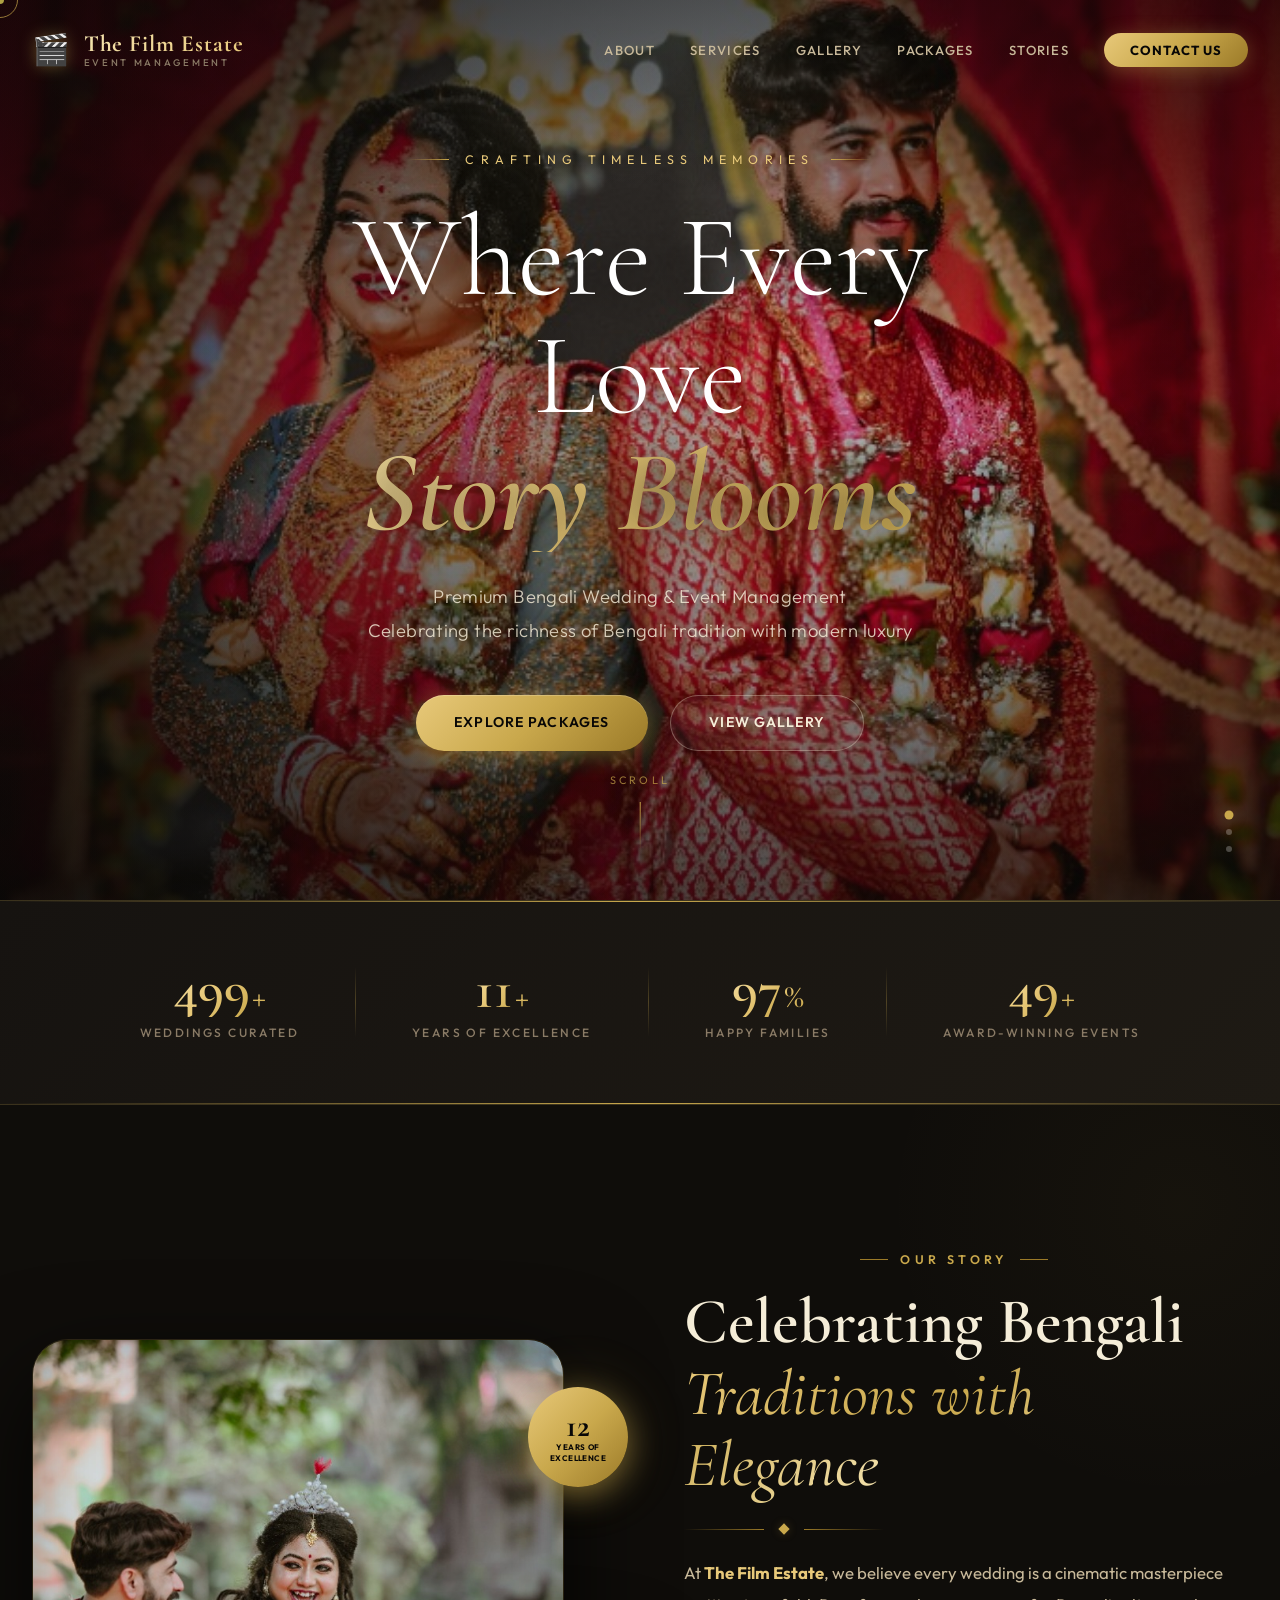
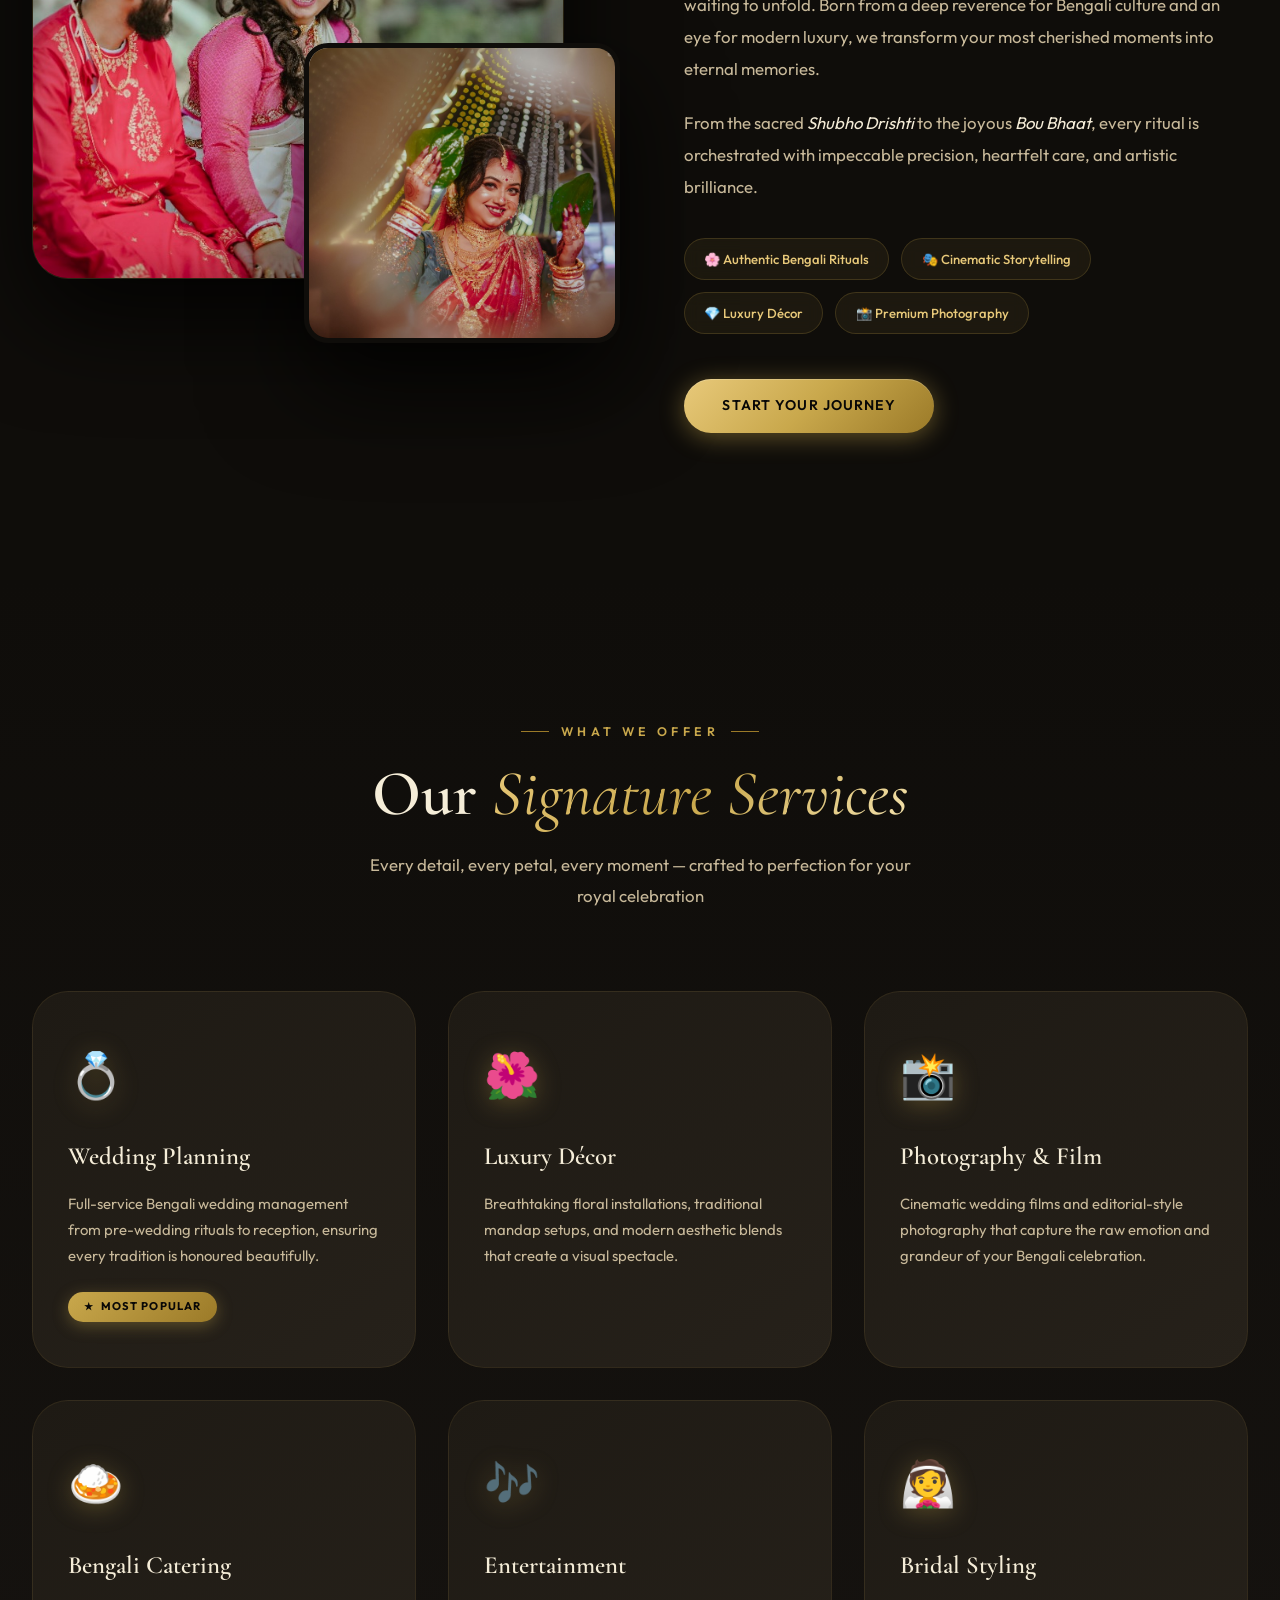
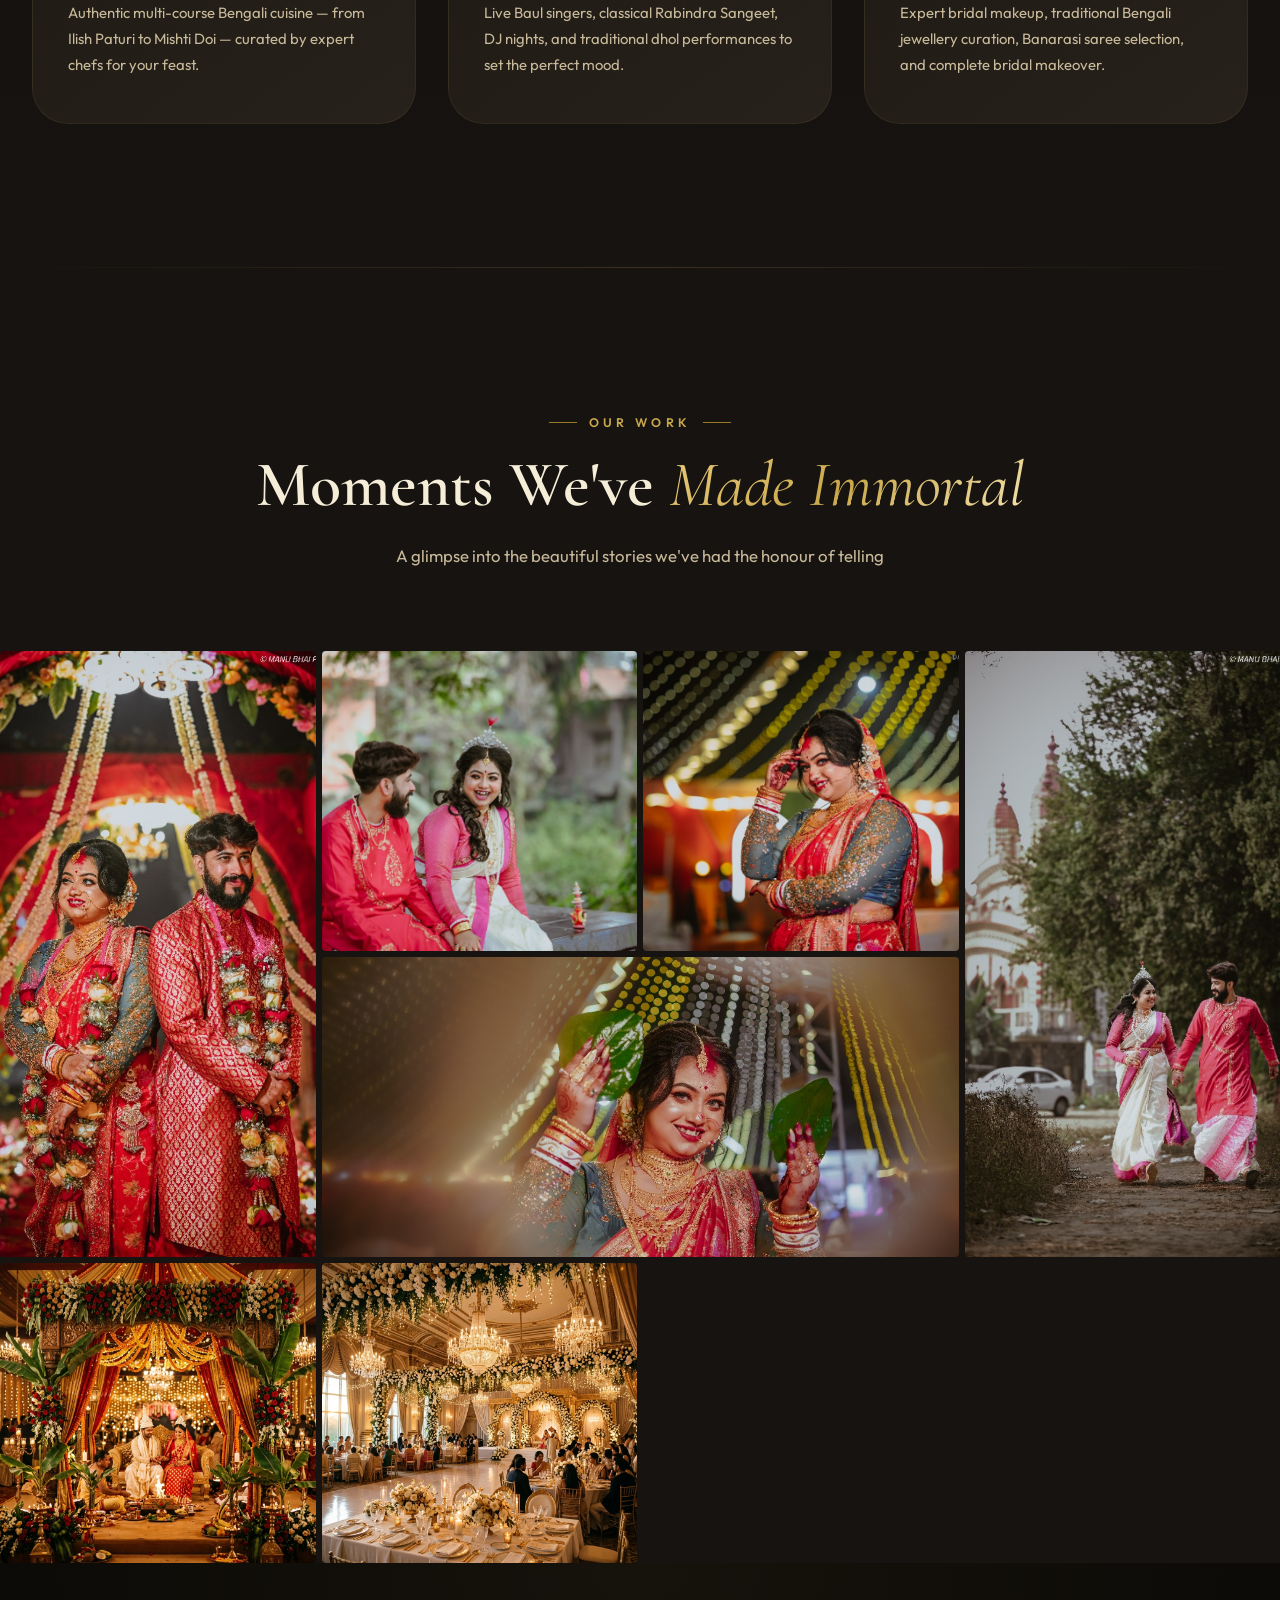
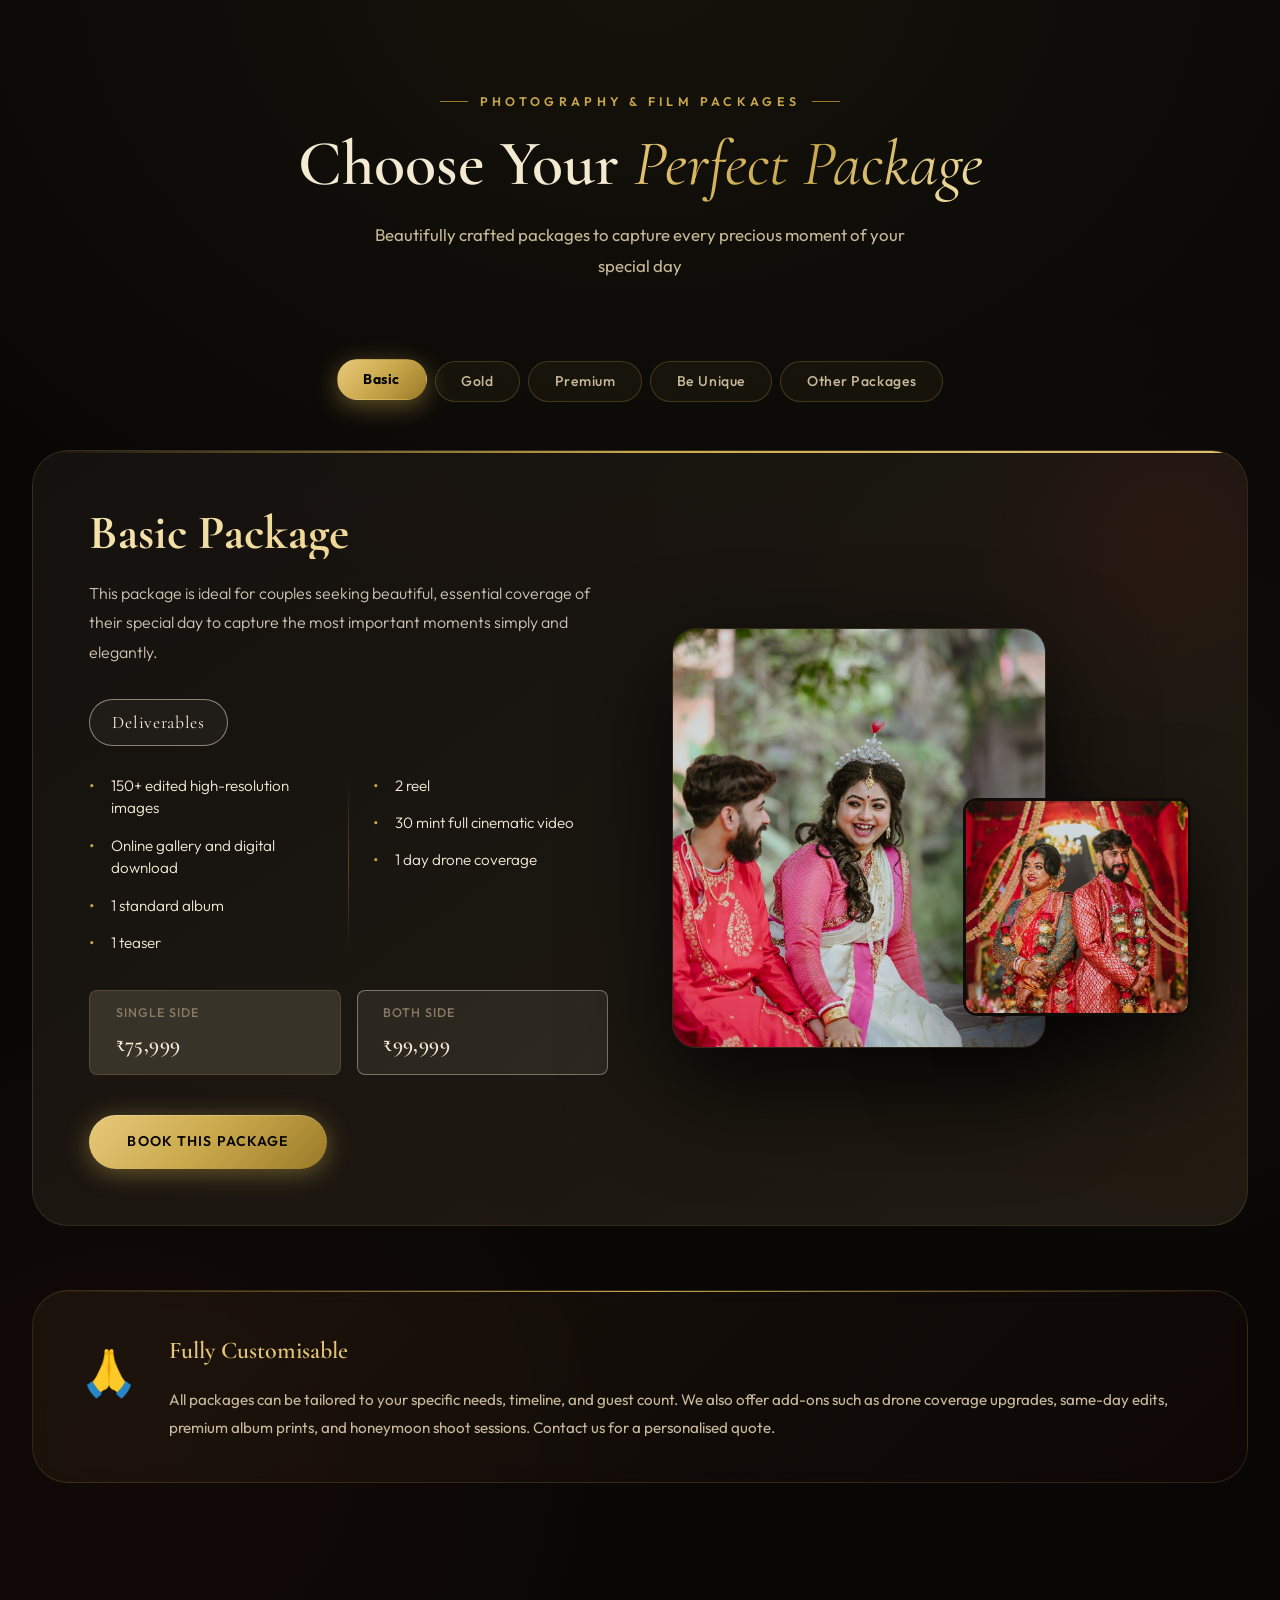
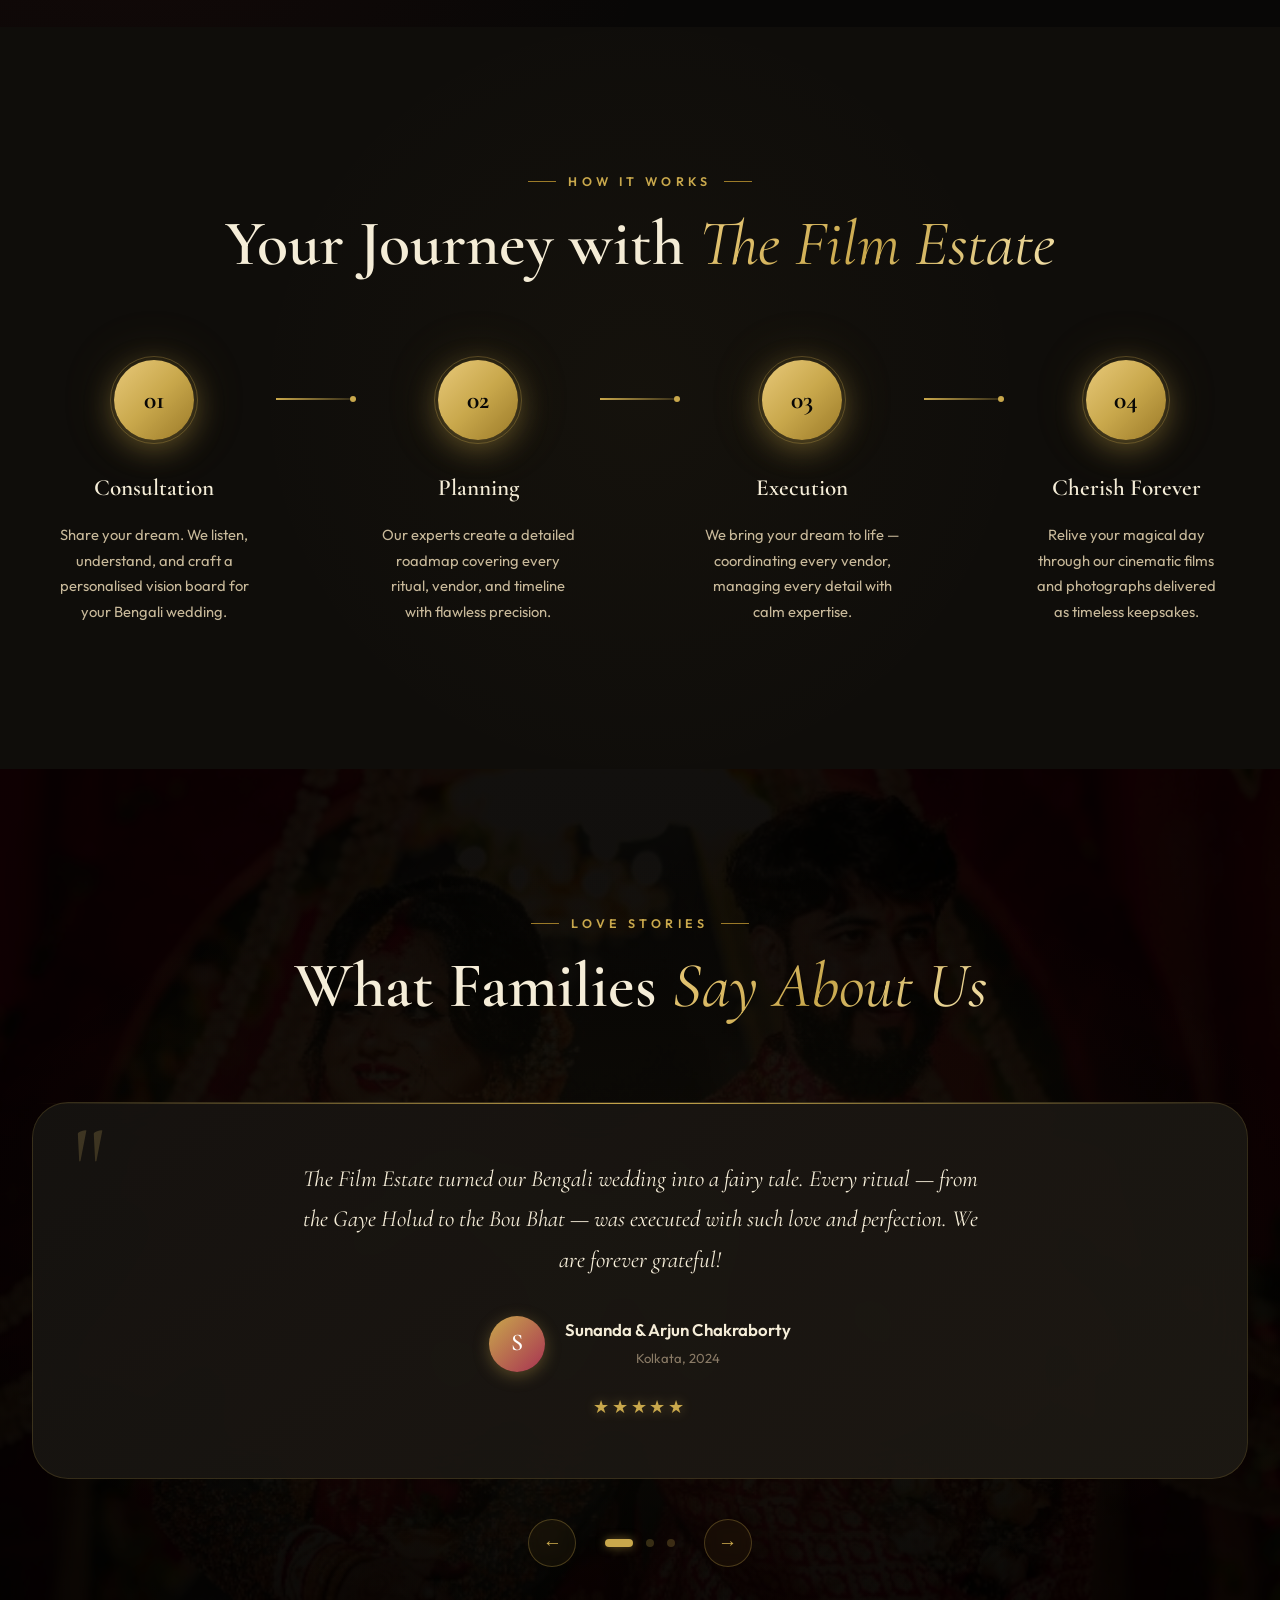
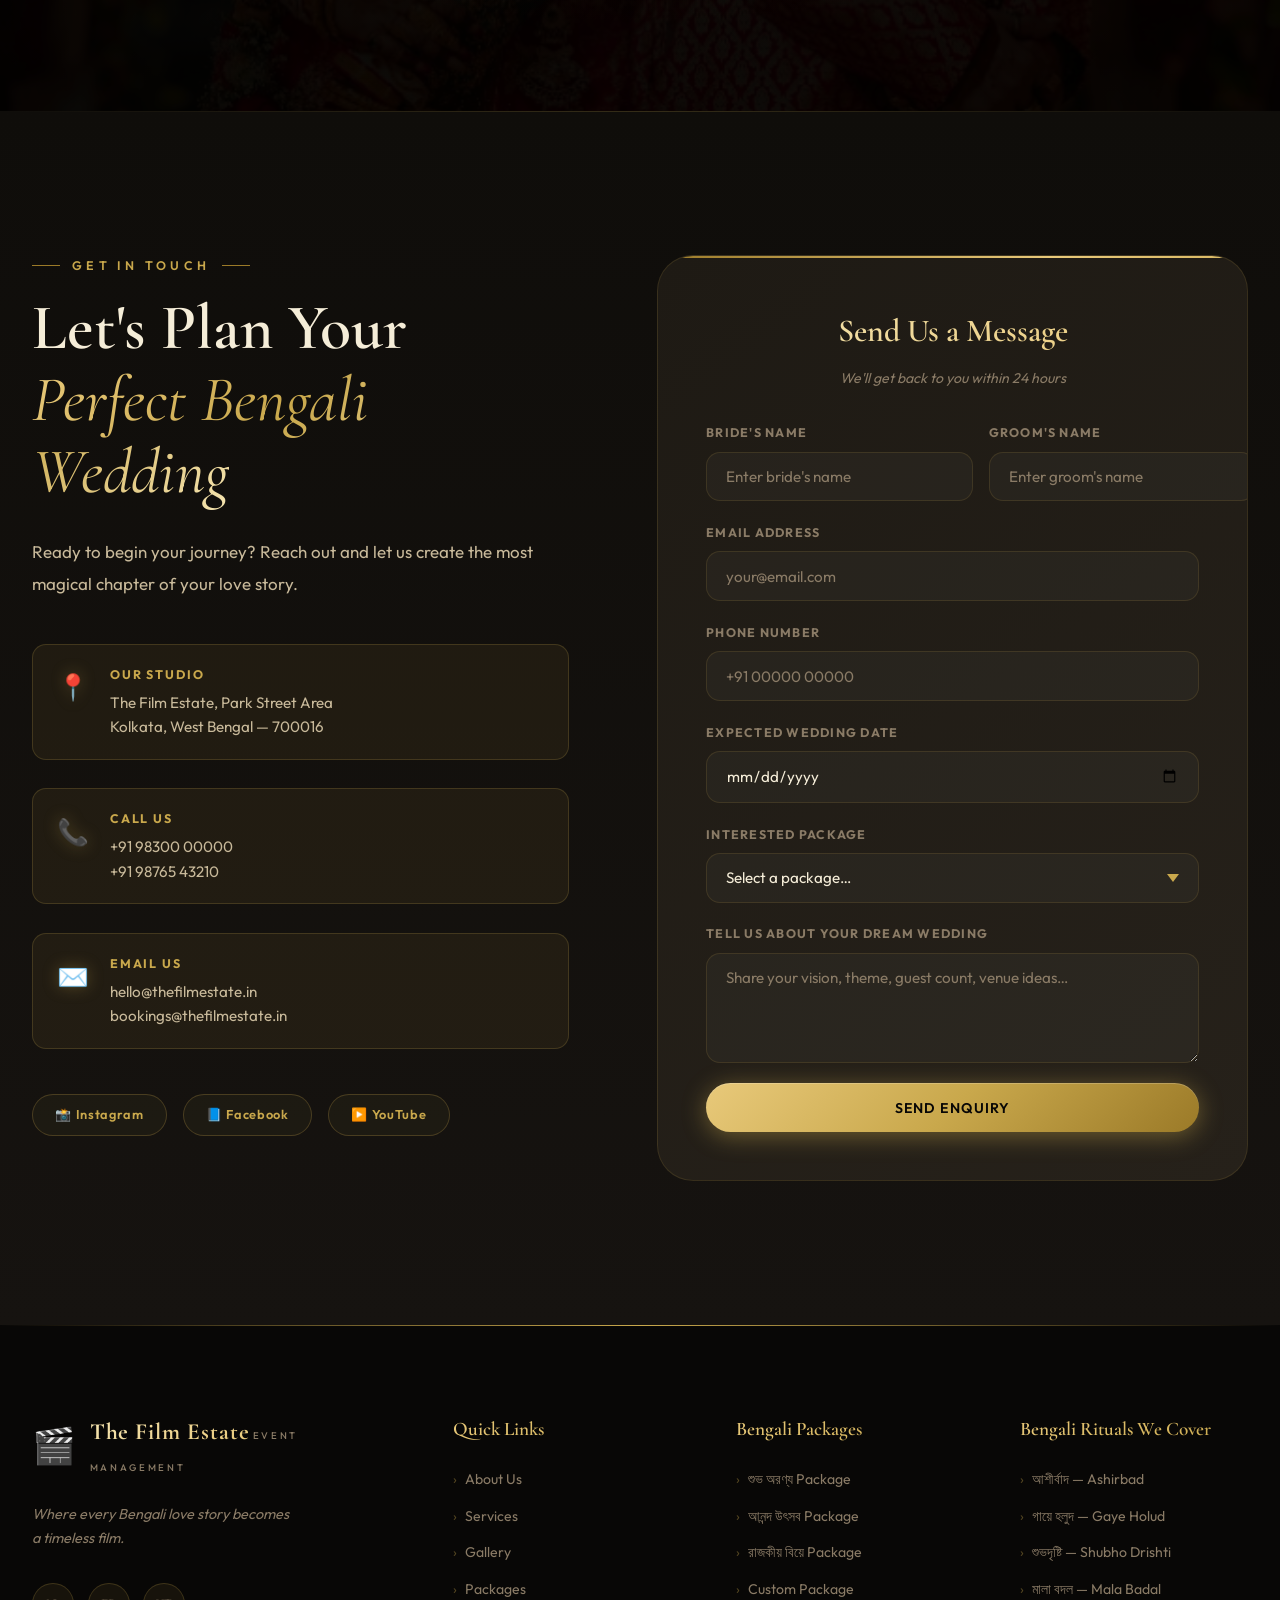
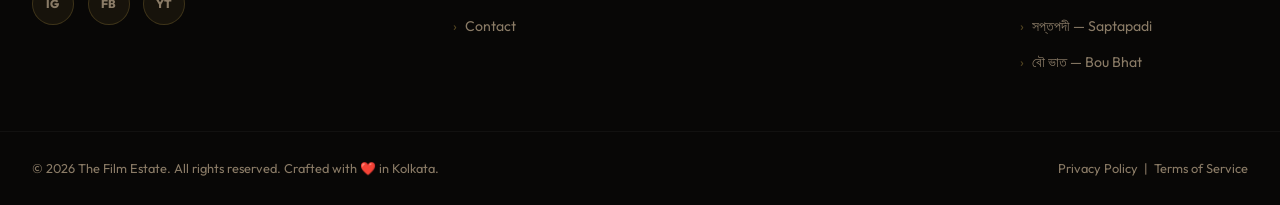
==== commit 5cd1b883: "hi" ====
--- a/index.html
+++ b/index.html
@@ -262,129 +262,192 @@
     <div class="packages-bg-overlay"></div>
     <div class="container">
       <div class="section-header">
-        <p class="section-eyebrow">Bengali Wedding Packages</p>
-        <h2 class="section-title">Choose Your <em>Dream Package</em></h2>
-        <p class="section-desc">Tailored Bengali wedding packages to honour every ritual with grandeur and grace</p>
-      </div>
-
-      <div class="packages-grid">
-
-        <!-- PACKAGE 1: SILVER -->
-        <div class="package-card reveal-up" id="pkg-silver">
-          <div class="package-header">
-            <div class="package-icon">🌸</div>
-            <div class="package-tag">Starter</div>
-            <h3 class="package-name">Shubho Aranyo</h3>
-            <p class="package-name-bengali">শুভ অরণ্য</p>
-            <div class="package-price">
-              <span class="price-currency">₹</span>
-              <span class="price-amount">1,50,000</span>
-              <span class="price-onwards">onwards</span>
-            </div>
-          </div>
-          <div class="package-body">
-            <p class="package-subtitle">Perfect for intimate Bengali celebrations</p>
-            <ul class="package-features" id="pkg-silver-features">
-              <li>✓ আশীর্বাদ (Ashirbad) Ceremony Setup</li>
-              <li>✓ গায়ে হলুদ (Gaye Holud) Décor</li>
-              <li>✓ বিবাহ (Biye) Day Management</li>
-              <li>✓ Traditional Mandap with Flowers</li>
-              <li>✓ Bridal Makeup (1 session)</li>
-              <li>✓ Photography — 1 Day Coverage</li>
-              <li>✓ Bengali Catering (up to 150 guests)</li>
-              <li>✓ Dhol &amp; Shehnai Music</li>
-              <li>✗ Videography</li>
-              <li>✗ Pre-Wedding Shoot</li>
-              <li>✗ Reception Package</li>
-            </ul>
-            <a href="#contact" class="btn btn-outline-gold btn-full" id="pkg-silver-btn">
-              <span>Book This Package</span>
-              <span class="btn-shimmer"></span>
-            </a>
-          </div>
-        </div>
-
-        <!-- PACKAGE 2: GOLD (FEATURED) -->
-        <div class="package-card featured reveal-up" id="pkg-gold" style="transition-delay:0.15s">
-          <div class="package-badge-top">⭐ Most Popular</div>
-          <div class="package-header">
-            <div class="package-icon">💛</div>
-            <div class="package-tag">Signature</div>
-            <h3 class="package-name">Ananda Utsav</h3>
-            <p class="package-name-bengali">আনন্দ উৎসব</p>
-            <div class="package-price">
-              <span class="price-currency">₹</span>
-              <span class="price-amount">3,50,000</span>
-              <span class="price-onwards">onwards</span>
-            </div>
-          </div>
-          <div class="package-body">
-            <p class="package-subtitle">Our most beloved Bengali wedding experience</p>
-            <ul class="package-features" id="pkg-gold-features">
-              <li>✓ আশীর্বাদ (Ashirbad) Ceremony</li>
-              <li>✓ গায়ে হলুদ (Gaye Holud) Full Décor</li>
-              <li>✓ বিয়ে (Biye) Day Full Management</li>
-              <li>✓ বৌ ভাত (Bou Bhaat) Reception</li>
-              <li>✓ Luxury Mandap — Floral + Draped</li>
-              <li>✓ Bridal Makeup (All 3 Days)</li>
-              <li>✓ Cinematic Videography</li>
-              <li>✓ Photography — 3 Day Coverage</li>
-              <li>✓ Bengali Feast (up to 300 guests)</li>
-              <li>✓ Dhol, Baul &amp; Live Music</li>
-              <li>✓ Pre-Wedding Shoot (1 day)</li>
-              <li>✗ Destination Package</li>
-            </ul>
-            <a href="#contact" class="btn btn-gold btn-full" id="pkg-gold-btn">
-              <span>Book This Package</span>
-              <span class="btn-shimmer"></span>
-            </a>
-          </div>
-        </div>
-
-        <!-- PACKAGE 3: PLATINUM -->
-        <div class="package-card reveal-up" id="pkg-platinum" style="transition-delay:0.3s">
-          <div class="package-header">
-            <div class="package-icon">👑</div>
-            <div class="package-tag">Royal</div>
-            <h3 class="package-name">Rajkeeya Biye</h3>
-            <p class="package-name-bengali">রাজকীয় বিয়ে</p>
-            <div class="package-price">
-              <span class="price-currency">₹</span>
-              <span class="price-amount">7,00,000</span>
-              <span class="price-onwards">onwards</span>
-            </div>
-          </div>
-          <div class="package-body">
-            <p class="package-subtitle">The ultimate royal Bengali wedding experience</p>
-            <ul class="package-features" id="pkg-platinum-features">
-              <li>✓ All Events — 5 Day Coverage</li>
-              <li>✓ গায়ে হলুদ Grand Celebration</li>
-              <li>✓ শুভদৃষ্টি (Shubho Drishti) Ritual Setup</li>
-              <li>✓ সপ্তপদী (Saptapadi) Sacred Setup</li>
-              <li>✓ Destination Venue Coordination</li>
-              <li>✓ Luxury Mandap — Gold &amp; Crystal</li>
-              <li>✓ 5-Star Bengali Bridal Styling</li>
-              <li>✓ Cinematic 4K Film Production</li>
-              <li>✓ Drone Photography &amp; Videography</li>
-              <li>✓ Bengali Royal Feast (500+ guests)</li>
-              <li>✓ Live Orchestra &amp; Dhak Performance</li>
-              <li>✓ Pre-Wedding Film (Full Day Shoot)</li>
-              <li>✓ Honeymoon Planning Assistance</li>
-            </ul>
-            <a href="#contact" class="btn btn-outline-gold btn-full" id="pkg-platinum-btn">
-              <span>Book This Package</span>
-              <span class="btn-shimmer"></span>
-            </a>
-          </div>
-        </div>
-      </div>
-
-      <!-- On Bengali Packages Note -->
+        <p class="section-eyebrow">Photography &amp; Film Packages</p>
+        <h2 class="section-title">Choose Your <em>Perfect Package</em></h2>
+        <p class="section-desc">Beautifully crafted packages to capture every precious moment of your special day</p>
+      </div>
+
+      <!-- PACKAGE TABS -->
+      <div class="pkg-tabs" id="pkgTabs">
+        <button class="pkg-tab active" data-pkg="basic" id="tab-basic">Basic</button>
+        <button class="pkg-tab" data-pkg="gold" id="tab-gold">Gold</button>
+        <button class="pkg-tab" data-pkg="premium" id="tab-premium">Premium</button>
+        <button class="pkg-tab" data-pkg="unique" id="tab-unique">Be Unique</button>
+        <button class="pkg-tab" data-pkg="other" id="tab-other">Other Packages</button>
+      </div>
+
+      <!-- PACKAGE PANELS -->
+      <div class="pkg-panels" id="pkgPanels">
+
+        <!-- BASIC PACKAGE -->
+        <div class="pkg-panel active" id="panel-basic">
+          <div class="pkg-panel-inner">
+            <div class="pkg-panel-content">
+              <h3 class="pkg-panel-title">Basic Package</h3>
+              <p class="pkg-panel-desc">This package is ideal for couples seeking beautiful, essential coverage of their special day to capture the most important moments simply and elegantly.</p>
+              <div class="pkg-deliverables-label">Deliverables</div>
+              <div class="pkg-deliverables-grid">
+                <ul class="pkg-deliverables-col">
+                  <li>150+ edited high-resolution images</li>
+                  <li>Online gallery and digital download</li>
+                  <li>1 standard album</li>
+                  <li>1 teaser</li>
+                </ul>
+                <div class="pkg-col-divider"></div>
+                <ul class="pkg-deliverables-col">
+                  <li>2 reel</li>
+                  <li>30 mint full cinematic video</li>
+                  <li>1 day drone coverage</li>
+                </ul>
+              </div>
+              <div class="pkg-pricing-row">
+                <div class="pkg-price-btn single"><span class="pkg-price-label">Single Side</span><span class="pkg-price-amount">&#8377;75,999</span></div>
+                <div class="pkg-price-btn both"><span class="pkg-price-label">Both Side</span><span class="pkg-price-amount">&#8377;99,999</span></div>
+              </div>
+              <a href="#contact" class="btn btn-gold pkg-book-btn" id="pkg-basic-book-btn"><span>Book This Package</span><span class="btn-shimmer"></span></a>
+            </div>
+            <div class="pkg-panel-images">
+              <div class="pkg-img-main"><img src="images/couple1.jpg" alt="Basic Package" loading="lazy" /></div>
+              <div class="pkg-img-secondary"><img src="images/couple3.jpg" alt="Wedding" loading="lazy" /></div>
+            </div>
+          </div>
+        </div>
+
+        <!-- GOLD PACKAGE -->
+        <div class="pkg-panel" id="panel-gold">
+          <div class="pkg-panel-inner">
+            <div class="pkg-panel-content">
+              <h3 class="pkg-panel-title gold">Gold Package</h3>
+              <p class="pkg-panel-desc">Designed for those who want a more comprehensive experience, this option captures a broader story with added cinematic flair and premium keepsakes.</p>
+              <div class="pkg-deliverables-label">Deliverables</div>
+              <div class="pkg-deliverables-grid">
+                <ul class="pkg-deliverables-col">
+                  <li>300+ edited high-resolution images</li>
+                  <li>25-page premium wedding album</li>
+                  <li>40 mint full wedding video</li>
+                  <li>Complimentary pre-wedding</li>
+                </ul>
+                <div class="pkg-col-divider"></div>
+                <ul class="pkg-deliverables-col">
+                  <li>Online gallery and digital download</li>
+                  <li>2-3 mint wedding teaser</li>
+                  <li>2 days drone coverage</li>
+                </ul>
+              </div>
+              <div class="pkg-pricing-row">
+                <div class="pkg-price-btn single"><span class="pkg-price-label">Single Side</span><span class="pkg-price-amount">&#8377;95,999</span></div>
+                <div class="pkg-price-btn both"><span class="pkg-price-label">Both Side</span><span class="pkg-price-amount">&#8377;1,25,000</span></div>
+              </div>
+              <a href="#contact" class="btn btn-gold pkg-book-btn" id="pkg-gold-book-btn"><span>Book This Package</span><span class="btn-shimmer"></span></a>
+            </div>
+            <div class="pkg-panel-images">
+              <div class="pkg-img-main"><img src="images/couple2.jpg" alt="Gold Package" loading="lazy" /></div>
+              <div class="pkg-img-secondary"><img src="images/bride1.jpg" alt="Bridal" loading="lazy" /></div>
+            </div>
+          </div>
+        </div>
+
+        <!-- PREMIUM PACKAGE -->
+        <div class="pkg-panel" id="panel-premium">
+          <div class="pkg-panel-inner">
+            <div class="pkg-panel-content">
+              <h3 class="pkg-panel-title">Premium Package</h3>
+              <p class="pkg-panel-desc">This tier offers an extensive and luxurious wedding documentation experience, ensuring no memory goes unrecorded from the pre-wedding shoot to the final farewell.</p>
+              <div class="pkg-deliverables-label">Deliverables</div>
+              <div class="pkg-deliverables-grid">
+                <ul class="pkg-deliverables-col">
+                  <li>500+ edited high-resolution images</li>
+                  <li>35-page wedding album</li>
+                  <li>1 canvera album</li>
+                  <li>50-60 mint story telling video</li>
+                </ul>
+                <div class="pkg-col-divider"></div>
+                <ul class="pkg-deliverables-col">
+                  <li>6-8 mint wedding teaser</li>
+                  <li>3 days drone coverage</li>
+                  <li>Pre/post wedding</li>
+                  <li>Free gift</li>
+                </ul>
+              </div>
+              <div class="pkg-pricing-row">
+                <div class="pkg-price-btn single"><span class="pkg-price-label">Single Side</span><span class="pkg-price-amount">&#8377;1,35,000</span></div>
+                <div class="pkg-price-btn both"><span class="pkg-price-label">Both Side</span><span class="pkg-price-amount">&#8377;1,75,000</span></div>
+              </div>
+              <a href="#contact" class="btn btn-gold pkg-book-btn" id="pkg-premium-book-btn"><span>Book This Package</span><span class="btn-shimmer"></span></a>
+            </div>
+            <div class="pkg-panel-images">
+              <div class="pkg-img-main"><img src="images/bride2.jpg" alt="Premium Package" loading="lazy" /></div>
+              <div class="pkg-img-secondary"><img src="images/couple3.jpg" alt="Couple" loading="lazy" /></div>
+            </div>
+          </div>
+        </div>
+
+        <!-- BE UNIQUE PACKAGE -->
+        <div class="pkg-panel" id="panel-unique">
+          <div class="pkg-panel-inner">
+            <div class="pkg-panel-content">
+              <h3 class="pkg-panel-title unique">Be Unique Package</h3>
+              <p class="pkg-panel-desc">This tier offers an extensive and luxurious wedding documentation experience, ensuring no memory goes unrecorded from the pre-wedding shoot to the final farewell.</p>
+              <div class="pkg-deliverables-label">Deliverables</div>
+              <div class="pkg-deliverables-grid">
+                <ul class="pkg-deliverables-col">
+                  <li>800+ edited high-resolution images</li>
+                  <li>Online gallery and digital download</li>
+                  <li>Fully customized luxury wedding album</li>
+                  <li>50-60 mint story telling video</li>
+                </ul>
+                <div class="pkg-col-divider"></div>
+                <ul class="pkg-deliverables-col">
+                  <li>Same-day edit (SDE) highlight video (perfect for reception screening)</li>
+                  <li>4 days comprehensive drone coverage</li>
+                  <li>Special premium free gift</li>
+                </ul>
+              </div>
+              <div class="pkg-pricing-row">
+                <div class="pkg-price-btn single"><span class="pkg-price-label">Single Side</span><span class="pkg-price-amount">&#8377;1,85,000</span></div>
+                <div class="pkg-price-btn both"><span class="pkg-price-label">Both Side</span><span class="pkg-price-amount">&#8377;2,65,000</span></div>
+              </div>
+              <a href="#contact" class="btn btn-gold pkg-book-btn" id="pkg-unique-book-btn"><span>Book This Package</span><span class="btn-shimmer"></span></a>
+            </div>
+            <div class="pkg-panel-images">
+              <div class="pkg-img-main"><img src="images/couple2.jpg" alt="Be Unique" loading="lazy" /></div>
+              <div class="pkg-img-secondary"><img src="images/bride1.jpg" alt="Bridal" loading="lazy" /></div>
+            </div>
+          </div>
+        </div>
+
+        <!-- OTHER PACKAGES -->
+        <div class="pkg-panel" id="panel-other">
+          <div class="pkg-panel-inner pkg-other-inner">
+            <div class="pkg-panel-content">
+              <h3 class="pkg-panel-title">Other Packages</h3>
+              <p class="pkg-panel-subtitle-tag">Pre wedding and destination</p>
+              <div class="pkg-other-table">
+                <div class="pkg-other-table-head"><span>Package</span><span>Single Side</span></div>
+                <div class="pkg-other-row"><span>Destination</span><span>&#8377;5,00,000</span></div>
+                <div class="pkg-other-row"><span>Pre wedding <small>(1 Day)</small></span><span>&#8377;25,000</span></div>
+                <div class="pkg-other-row"><span>Pre wedding <small>(2 Day)</small></span><span>&#8377;45,000</span></div>
+                <div class="pkg-other-row"><span>Pre wedding <small>(3 Day)</small></span><span>&#8377;99,000</span></div>
+              </div>
+              <a href="#contact" class="btn btn-gold pkg-book-btn" id="pkg-other-book-btn" style="margin-top:2.5rem"><span>Enquire Now</span><span class="btn-shimmer"></span></a>
+            </div>
+            <div class="pkg-panel-images pkg-other-images">
+              <div class="pkg-img-main"><img src="images/couple3.jpg" alt="Pre-wedding destination shoot" loading="lazy" /></div>
+              <div class="pkg-other-img-stack">
+                <div class="pkg-other-img-small"><img src="images/couple1.jpg" alt="Pre-wedding" loading="lazy" /></div>
+                <div class="pkg-other-img-small"><img src="images/couple2.jpg" alt="Outdoor shoot" loading="lazy" /></div>
+              </div>
+            </div>
+          </div>
+        </div>
+
+      </div>
+
       <div class="packages-note reveal-up">
         <div class="note-icon">🙏</div>
         <div class="note-content">
-          <h4>On Bengali Wedding Packages</h4>
-          <p>Our Bengali wedding packages are thoughtfully designed to honour every sacred ritual — from the <strong>Ashirbad</strong> and <strong>Gaye Holud</strong> to the <strong>Shubho Drishti</strong>, <strong>Mala Badal</strong>, <strong>Saptapadi</strong>, and <strong>Bou Bhat</strong>. We combine the warmth of Bengali customs with premium modern aesthetics, ensuring your celebration is both deeply traditional and visually spectacular. All packages can be fully customised to your vision, venue, and guest count.</p>
+          <h4>Fully Customisable</h4>
+          <p>All packages can be tailored to your specific needs, timeline, and guest count. We also offer add-ons such as drone coverage upgrades, same-day edits, premium album prints, and honeymoon shoot sessions. Contact us for a personalised quote.</p>
         </div>
       </div>
     </div>
--- a/style.css
+++ b/style.css
@@ -1116,7 +1116,7 @@
    =================================================== */
 .packages-section {
   position: relative;
-  padding: 10rem 0 9rem;
+  padding: 8rem 0 9rem;
   background: var(--deep);
   overflow: hidden;
 }
@@ -1126,193 +1126,422 @@
   inset: 0;
   background:
     radial-gradient(ellipse 100% 60% at 50% 0%, rgba(201,168,76,0.07) 0%, transparent 70%),
-    radial-gradient(ellipse 70% 50% at 10% 90%, rgba(139,26,26,0.07) 0%, transparent 60%),
+    radial-gradient(ellipse 70% 50% at 10% 90%, rgba(139,26,26,0.08) 0%, transparent 60%),
     radial-gradient(ellipse 60% 50% at 90% 50%, rgba(201,168,76,0.04) 0%, transparent 60%);
   pointer-events: none;
 }
 
-.packages-grid {
+/* ── PACKAGE TABS ─────────────────────── */
+.pkg-tabs {
+  display: flex;
+  align-items: center;
+  justify-content: center;
+  gap: 0.5rem;
+  flex-wrap: wrap;
+  margin-bottom: 3rem;
+  position: relative;
+  z-index: 1;
+}
+
+.pkg-tab {
+  padding: 0.65rem 1.6rem;
+  border-radius: 50px;
+  border: 1.5px solid rgba(201,168,76,0.25);
+  background: rgba(201,168,76,0.05);
+  color: var(--text-secondary);
+  font-family: var(--font-body);
+  font-size: 0.88rem;
+  font-weight: 500;
+  letter-spacing: 0.04em;
+  cursor: pointer;
+  transition: var(--transition);
+  white-space: nowrap;
+}
+
+.pkg-tab:hover {
+  border-color: rgba(201,168,76,0.5);
+  color: var(--gold-light);
+  background: rgba(201,168,76,0.1);
+  transform: translateY(-2px);
+}
+
+.pkg-tab.active {
+  background: linear-gradient(135deg, var(--gold-light), var(--gold), var(--gold-dark));
+  border-color: transparent;
+  color: var(--deep);
+  font-weight: 700;
+  box-shadow: 0 6px 24px rgba(201,168,76,0.45);
+  transform: translateY(-2px);
+}
+
+/* ── PACKAGE PANELS ───────────────────── */
+.pkg-panels {
+  position: relative;
+  z-index: 1;
+  min-height: 500px;
+}
+
+.pkg-panel {
+  display: none;
+  animation: pkgFadeIn 0.55s cubic-bezier(0.4, 0, 0.2, 1) both;
+}
+
+.pkg-panel.active {
+  display: block;
+}
+
+@keyframes pkgFadeIn {
+  from { opacity: 0; transform: translateY(24px); }
+  to   { opacity: 1; transform: translateY(0); }
+}
+
+/* ── PANEL INNER LAYOUT ───────────────── */
+.pkg-panel-inner {
   display: grid;
-  grid-template-columns: repeat(3, 1fr);
-  gap: 2.2rem;
-  align-items: start;
+  grid-template-columns: 1fr 1fr;
+  gap: 4rem;
+  align-items: center;
+  background: linear-gradient(145deg, rgba(22,19,16,0.9), rgba(36,30,20,0.9));
+  border: 1px solid rgba(201,168,76,0.16);
+  border-radius: var(--radius-xl);
+  padding: 3.5rem;
+  position: relative;
+  overflow: hidden;
+  backdrop-filter: blur(8px);
+}
+
+.pkg-panel-inner::before {
+  content: '';
+  position: absolute;
+  top: 0; left: 0; right: 0;
+  height: 2px;
+  background: linear-gradient(90deg, transparent, var(--gold), var(--gold-light), var(--gold), transparent);
+  background-size: 200% auto;
+  animation: shimmerBadge 4s linear infinite;
+}
+
+.pkg-panel-inner::after {
+  content: '';
+  position: absolute;
+  top: -120px; right: -120px;
+  width: 400px; height: 400px;
+  border-radius: 50%;
+  background: radial-gradient(circle, rgba(139,26,26,0.12) 0%, transparent 70%);
+  pointer-events: none;
+}
+
+/* ── PANEL CONTENT ────────────────────── */
+.pkg-panel-content {
   position: relative;
   z-index: 1;
 }
 
-.package-card {
-  background: linear-gradient(160deg, var(--dark-2), var(--dark-3));
-  border: 1px solid rgba(201,168,76,0.12);
-  border-radius: var(--radius-xl);
-  overflow: hidden;
-  position: relative;
-  transition: var(--transition);
-}
-
-.package-card::before {
-  content: '';
-  position: absolute;
-  top: 0; left: 0; right: 0; bottom: 0;
-  border-radius: var(--radius-xl);
-  padding: 1px;
-  background: linear-gradient(
-    145deg,
-    rgba(201,168,76,0.08),
-    transparent 40%,
-    rgba(201,168,76,0.06)
-  );
-  -webkit-mask: linear-gradient(#fff 0 0) content-box, linear-gradient(#fff 0 0);
-  mask: linear-gradient(#fff 0 0) content-box, linear-gradient(#fff 0 0);
-  -webkit-mask-composite: xor;
-  mask-composite: exclude;
-  pointer-events: none;
-}
-
-.package-card:hover {
-  transform: translateY(-12px);
-  box-shadow: var(--shadow-deep), var(--shadow-gold-strong);
-  border-color: rgba(201,168,76,0.3);
-}
-
-.package-card.featured {
-  border: 1.5px solid var(--gold);
-  transform: translateY(-16px);
-  box-shadow: var(--shadow-deep), 0 0 80px rgba(201,168,76,0.22);
-}
-
-.package-card.featured:hover {
-  transform: translateY(-24px);
-  box-shadow: var(--shadow-deep), 0 0 100px rgba(201,168,76,0.32);
-}
-
-.package-badge-top {
-  background: linear-gradient(90deg, var(--gold-dark), var(--gold), var(--gold-light), var(--gold));
-  background-size: 200% auto;
-  animation: shimmerBadge 3s linear infinite;
-  color: var(--deep);
-  text-align: center;
-  padding: 0.5rem 1rem;
-  font-size: 0.72rem;
-  font-weight: 800;
-  letter-spacing: 0.2em;
-  text-transform: uppercase;
-}
-
-@keyframes shimmerBadge {
-  to { background-position: 200% center; }
-}
-
-.package-header {
-  padding: 2.8rem 2rem 1.8rem;
-  text-align: center;
-  border-bottom: 1px solid rgba(201,168,76,0.1);
-  background: linear-gradient(180deg, rgba(201,168,76,0.06) 0%, transparent 100%);
-  position: relative;
-}
-
-.package-icon {
-  font-size: 2.8rem;
-  margin-bottom: 0.85rem;
-  filter: drop-shadow(0 4px 16px rgba(201,168,76,0.35));
-}
-
-.package-tag {
-  display: inline-block;
-  font-size: 0.68rem;
+.pkg-panel-title {
+  font-family: var(--font-display);
+  font-size: clamp(2rem, 4vw, 3rem);
   font-weight: 700;
-  letter-spacing: 0.25em;
-  text-transform: uppercase;
-  color: var(--text-muted);
-  margin-bottom: 0.6rem;
-}
-
-.package-name {
-  font-family: var(--font-display);
-  font-size: 2.1rem;
-  font-weight: 600;
-  color: var(--text-primary);
-  margin-bottom: 0.3rem;
-}
-
-.package-name-bengali {
-  font-family: var(--font-script);
-  font-size: 1.15rem;
-  background: linear-gradient(135deg, var(--gold-light), var(--gold));
-  -webkit-background-clip: text;
-  -webkit-text-fill-color: transparent;
-  background-clip: text;
-  margin-bottom: 1.4rem;
-}
-
-.package-price {
-  display: flex;
-  align-items: baseline;
-  justify-content: center;
-  gap: 0.1rem;
-}
-
-.price-currency {
-  font-family: var(--font-display);
-  font-size: 1.6rem;
-  color: var(--gold);
-  font-weight: 500;
-}
-
-.price-amount {
-  font-family: var(--font-display);
-  font-size: 3rem;
-  font-weight: 700;
+  color: var(--gold-light);
+  margin-bottom: 1.2rem;
+  line-height: 1.1;
   background: linear-gradient(135deg, var(--gold-pale), var(--gold-light));
   -webkit-background-clip: text;
   -webkit-text-fill-color: transparent;
   background-clip: text;
-  line-height: 1;
-}
-
-.price-onwards {
+}
+
+.pkg-panel-title.gold {
+  background: linear-gradient(135deg, #FFD700, var(--gold-light), var(--gold));
+  -webkit-background-clip: text;
+  -webkit-text-fill-color: transparent;
+  background-clip: text;
+}
+
+.pkg-panel-title.unique {
+  background: linear-gradient(135deg, var(--gold-pale), #fff6d0, var(--gold-light));
+  -webkit-background-clip: text;
+  -webkit-text-fill-color: transparent;
+  background-clip: text;
+}
+
+.pkg-panel-desc {
+  font-size: 1rem;
+  color: rgba(245,237,216,0.82);
+  line-height: 1.85;
+  margin-bottom: 2rem;
+  font-weight: 300;
+}
+
+/* Deliverables label */
+.pkg-deliverables-label {
+  display: inline-block;
+  padding: 0.45rem 1.4rem;
+  border: 1.5px solid rgba(245,237,216,0.5);
+  border-radius: 50px;
+  font-family: var(--font-display);
+  font-size: 1.1rem;
+  font-weight: 400;
+  color: var(--text-primary);
+  margin-bottom: 1.8rem;
+  letter-spacing: 0.04em;
+  background: rgba(255,255,255,0.04);
+}
+
+/* Deliverables two-column grid */
+.pkg-deliverables-grid {
+  display: grid;
+  grid-template-columns: 1fr auto 1fr;
+  gap: 0;
+  margin-bottom: 2.2rem;
+  align-items: start;
+}
+
+.pkg-col-divider {
+  width: 1px;
+  background: linear-gradient(to bottom, transparent, rgba(201,168,76,0.35), transparent);
+  margin: 0 1.5rem;
+  align-self: stretch;
+  min-height: 100px;
+}
+
+.pkg-deliverables-col {
+  display: flex;
+  flex-direction: column;
+  gap: 0.9rem;
+}
+
+.pkg-deliverables-col li {
+  font-size: 0.95rem;
+  color: var(--text-primary);
+  font-weight: 300;
+  line-height: 1.5;
+  padding-left: 1.4rem;
+  position: relative;
+}
+
+.pkg-deliverables-col li::before {
+  content: '•';
+  position: absolute;
+  left: 0;
+  color: var(--gold);
+  font-size: 1.1rem;
+  line-height: 1.3;
+}
+
+/* Pricing Row */
+.pkg-pricing-row {
+  display: flex;
+  gap: 1rem;
+  margin-bottom: 2rem;
+  flex-wrap: wrap;
+}
+
+.pkg-price-btn {
+  display: flex;
+  flex-direction: column;
+  gap: 0.2rem;
+  padding: 0.7rem 1.6rem;
+  border-radius: 8px;
+  cursor: default;
+  transition: var(--transition);
+  flex: 1;
+  min-width: 140px;
+}
+
+.pkg-price-btn.single {
+  background: rgba(60, 55, 45, 0.9);
+  border: 1px solid rgba(201,168,76,0.2);
+}
+
+.pkg-price-btn.both {
+  background: rgba(245,237,216,0.08);
+  border: 1.5px solid rgba(245,237,216,0.4);
+}
+
+.pkg-price-btn.active-price {
+  background: rgba(201,168,76,0.15);
+  border-color: var(--gold);
+  box-shadow: 0 4px 16px rgba(201,168,76,0.2);
+}
+
+.pkg-price-label {
   font-size: 0.78rem;
+  letter-spacing: 0.08em;
+  text-transform: uppercase;
   color: var(--text-muted);
-  margin-left: 0.4rem;
-}
-
-.package-body { padding: 2.2rem; }
-
-.package-subtitle {
-  font-size: 0.9rem;
+  font-weight: 500;
+}
+
+.pkg-price-amount {
+  font-family: var(--font-display);
+  font-size: 1.35rem;
+  font-weight: 600;
+  color: var(--text-primary);
+  letter-spacing: 0.02em;
+}
+
+.pkg-book-btn {
+  display: inline-flex;
+  align-items: center;
+  gap: 0.5rem;
+  margin-top: 0.5rem;
+}
+
+/* ── PANEL IMAGES ─────────────────────── */
+.pkg-panel-images {
+  position: relative;
+  height: 420px;
+  z-index: 1;
+}
+
+.pkg-img-main {
+  position: absolute;
+  left: 0; top: 0;
+  width: 72%;
+  height: 100%;
+  border-radius: var(--radius-lg);
+  overflow: hidden;
+  box-shadow: var(--shadow-deep);
+  border: 1px solid rgba(201,168,76,0.12);
+}
+
+.pkg-img-secondary {
+  position: absolute;
+  right: 0; bottom: 2rem;
+  width: 44%;
+  height: 52%;
+  border-radius: var(--radius);
+  overflow: hidden;
+  box-shadow: var(--shadow-deep);
+  border: 3px solid rgba(15,13,10,1);
+}
+
+.pkg-img-main img,
+.pkg-img-secondary img {
+  width: 100%; height: 100%;
+  object-fit: cover;
+  transition: transform 0.8s ease;
+}
+
+.pkg-panel-images:hover .pkg-img-main img { transform: scale(1.04); }
+.pkg-panel-images:hover .pkg-img-secondary img { transform: scale(1.06); }
+
+/* ── OTHER PACKAGES PANEL ─────────────── */
+.pkg-other-inner {
+  grid-template-columns: 1fr 1fr;
+}
+
+.pkg-panel-subtitle-tag {
+  display: inline-block;
+  border: 1.5px solid var(--text-primary);
+  border-radius: 6px;
+  padding: 0.5rem 1.5rem;
+  font-family: var(--font-display);
+  font-size: 1.15rem;
+  color: var(--text-primary);
+  margin-bottom: 2.5rem;
+  font-weight: 400;
+}
+
+.pkg-other-table {
+  width: 100%;
+  border-collapse: collapse;
+  margin-bottom: 1rem;
+}
+
+.pkg-other-table-head {
+  display: grid;
+  grid-template-columns: 1fr 1fr;
+  padding: 0.6rem 0 1rem;
+  border-bottom: 1.5px solid rgba(201,168,76,0.35);
+  margin-bottom: 0.5rem;
+}
+
+.pkg-other-table-head span {
+  font-size: 0.85rem;
+  font-weight: 700;
+  letter-spacing: 0.05em;
+  color: var(--gold);
+}
+
+.pkg-other-row {
+  display: grid;
+  grid-template-columns: 1fr 1fr;
+  padding: 1rem 0;
+  border-bottom: 1px solid rgba(255,255,255,0.06);
+  transition: var(--transition-fast);
+  cursor: default;
+}
+
+.pkg-other-row:hover {
+  background: rgba(201,168,76,0.05);
+  padding-left: 0.5rem;
+  border-radius: 6px;
+}
+
+.pkg-other-row span {
+  font-family: var(--font-display);
+  font-size: 1.1rem;
+  color: var(--text-primary);
+  font-weight: 400;
+}
+
+.pkg-other-row span:last-child {
   color: var(--text-secondary);
-  text-align: center;
-  margin-bottom: 2rem;
-  font-style: italic;
-}
-
-.package-features {
+}
+
+.pkg-other-row small {
+  display: block;
+  font-size: 0.8rem;
+  color: var(--text-muted);
+  font-family: var(--font-body);
+  margin-top: 0.15rem;
+}
+
+/* Other panel images */
+.pkg-other-images {
+  display: flex;
+  gap: 0.8rem;
+  height: 380px;
+}
+
+.pkg-other-images .pkg-img-main {
+  position: relative;
+  width: 55%;
+  height: 100%;
+  left: unset; top: unset;
+  flex-shrink: 0;
+}
+
+.pkg-other-img-stack {
   display: flex;
   flex-direction: column;
-  gap: 0.65rem;
-  margin-bottom: 2.2rem;
-}
-
-.package-features li {
-  font-size: 0.87rem;
-  color: var(--text-secondary);
-  padding: 0.5rem 0;
-  border-bottom: 1px solid rgba(255,255,255,0.04);
-  display: flex;
-  align-items: flex-start;
-  gap: 0.5rem;
-  line-height: 1.5;
-}
-
-.package-features li:last-child { border-bottom: none; }
-.package-features li:has(✗) { color: var(--text-muted); opacity: 0.5; }
-
-/* Packages Note */
+  gap: 0.8rem;
+  flex: 1;
+}
+
+.pkg-other-img-small {
+  flex: 1;
+  border-radius: var(--radius);
+  overflow: hidden;
+  border: 1px solid rgba(201,168,76,0.12);
+  box-shadow: var(--shadow-card);
+}
+
+.pkg-other-img-small img {
+  width: 100%; height: 100%;
+  object-fit: cover;
+  transition: transform 0.6s ease;
+}
+
+.pkg-other-img-small:hover img { transform: scale(1.08); }
+
+/* ── PACKAGES NOTE ────────────────────── */
 .packages-note {
   display: flex;
   align-items: flex-start;
   gap: 2rem;
-  margin-top: 4.5rem;
-  padding: 2.8rem 3rem;
+  margin-top: 4rem;
+  padding: 2.5rem 3rem;
   background: linear-gradient(135deg, rgba(201,168,76,0.07), rgba(139,26,26,0.05));
   border: 1px solid rgba(201,168,76,0.18);
   border-radius: var(--radius-xl);
@@ -1349,6 +1578,40 @@
 }
 
 .note-content strong { color: var(--gold-light); }
+
+@keyframes shimmerBadge {
+  to { background-position: 200% center; }
+}
+
+/* Responsive */
+@media (max-width: 1100px) {
+  .pkg-panel-inner {
+    grid-template-columns: 1fr;
+    gap: 2.5rem;
+    padding: 2.5rem;
+  }
+  .pkg-panel-images {
+    height: 300px;
+  }
+  .pkg-other-inner {
+    grid-template-columns: 1fr;
+  }
+  .pkg-other-images {
+    height: 260px;
+  }
+}
+
+@media (max-width: 768px) {
+  .pkg-tabs { gap: 0.4rem; }
+  .pkg-tab { padding: 0.55rem 1rem; font-size: 0.8rem; }
+  .pkg-panel-inner { padding: 2rem 1.5rem; }
+  .pkg-deliverables-grid { grid-template-columns: 1fr; }
+  .pkg-col-divider { display: none; }
+  .pkg-pricing-row { gap: 0.75rem; }
+  .pkg-price-btn { min-width: 100px; }
+  .pkg-panel-images { height: 240px; }
+  .packages-note { flex-direction: column; padding: 2rem; }
+}
 
 /* ===================================================
    PROCESS SECTION
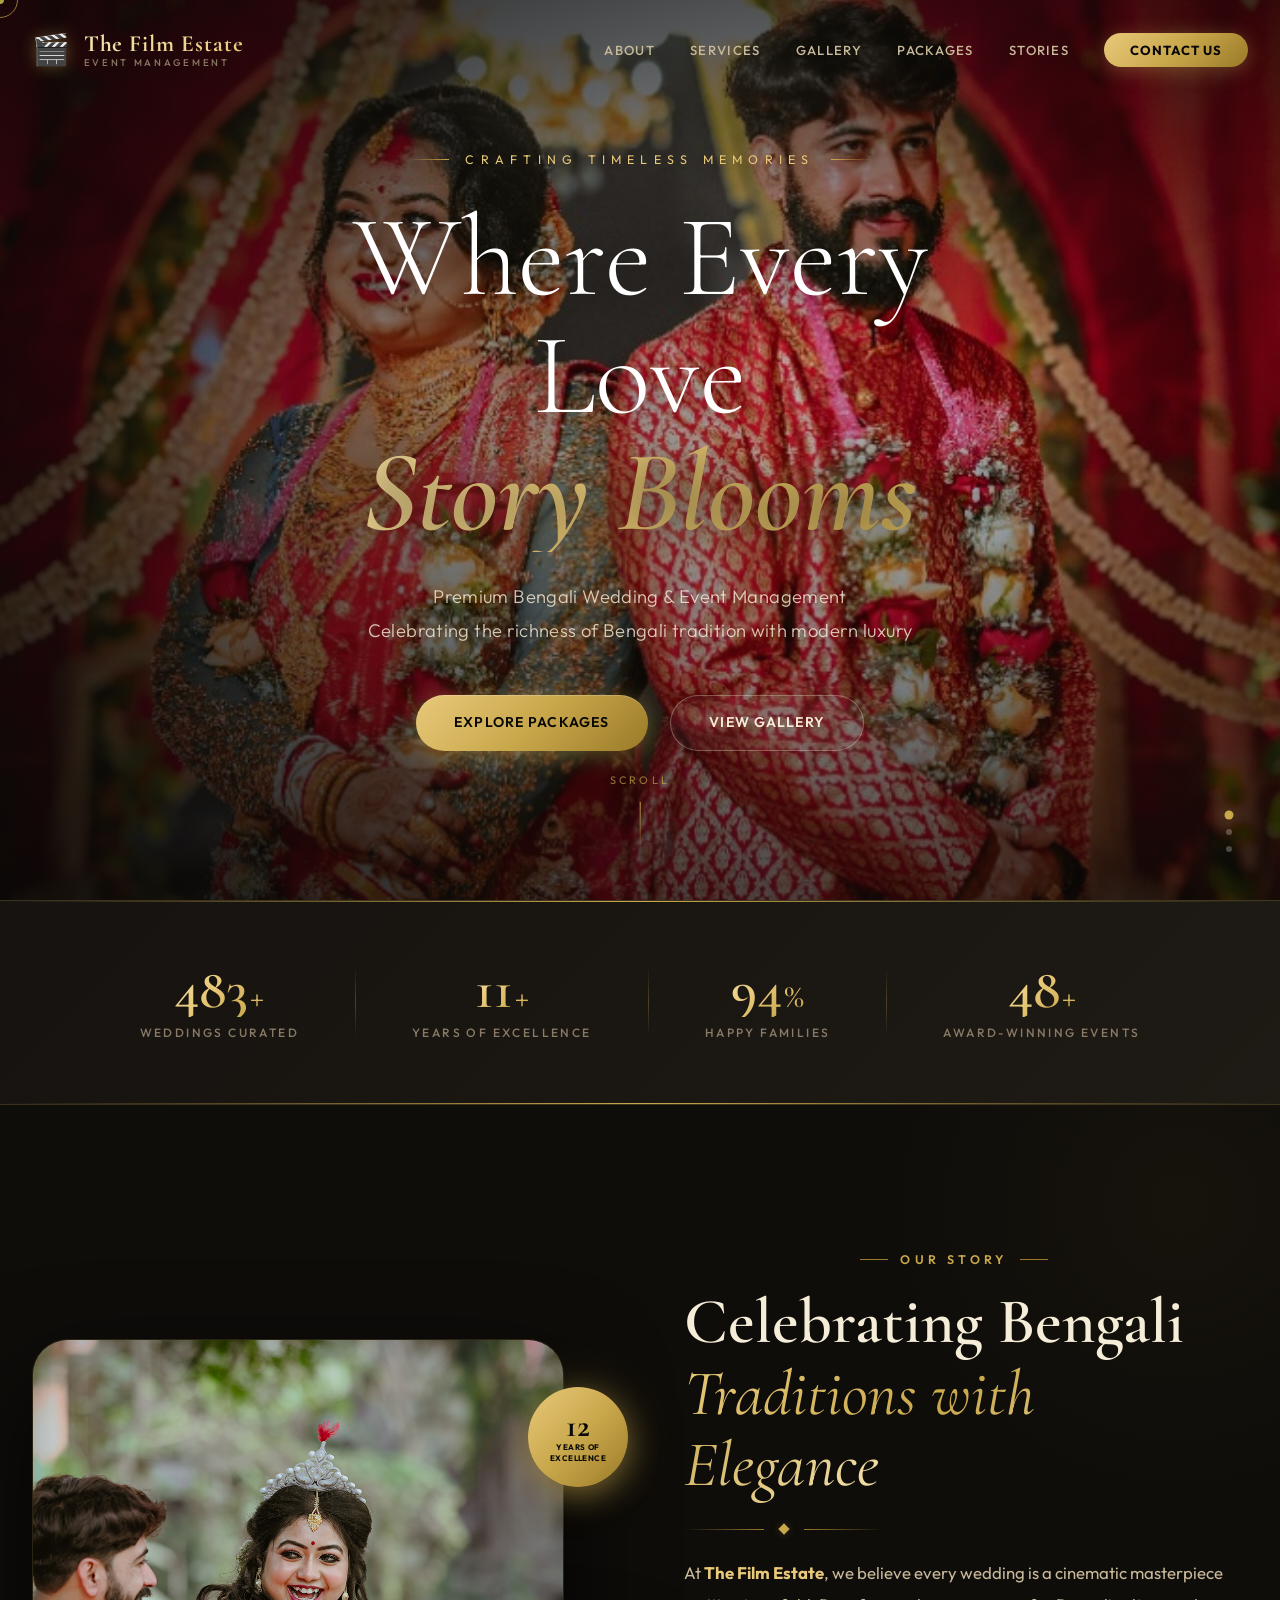
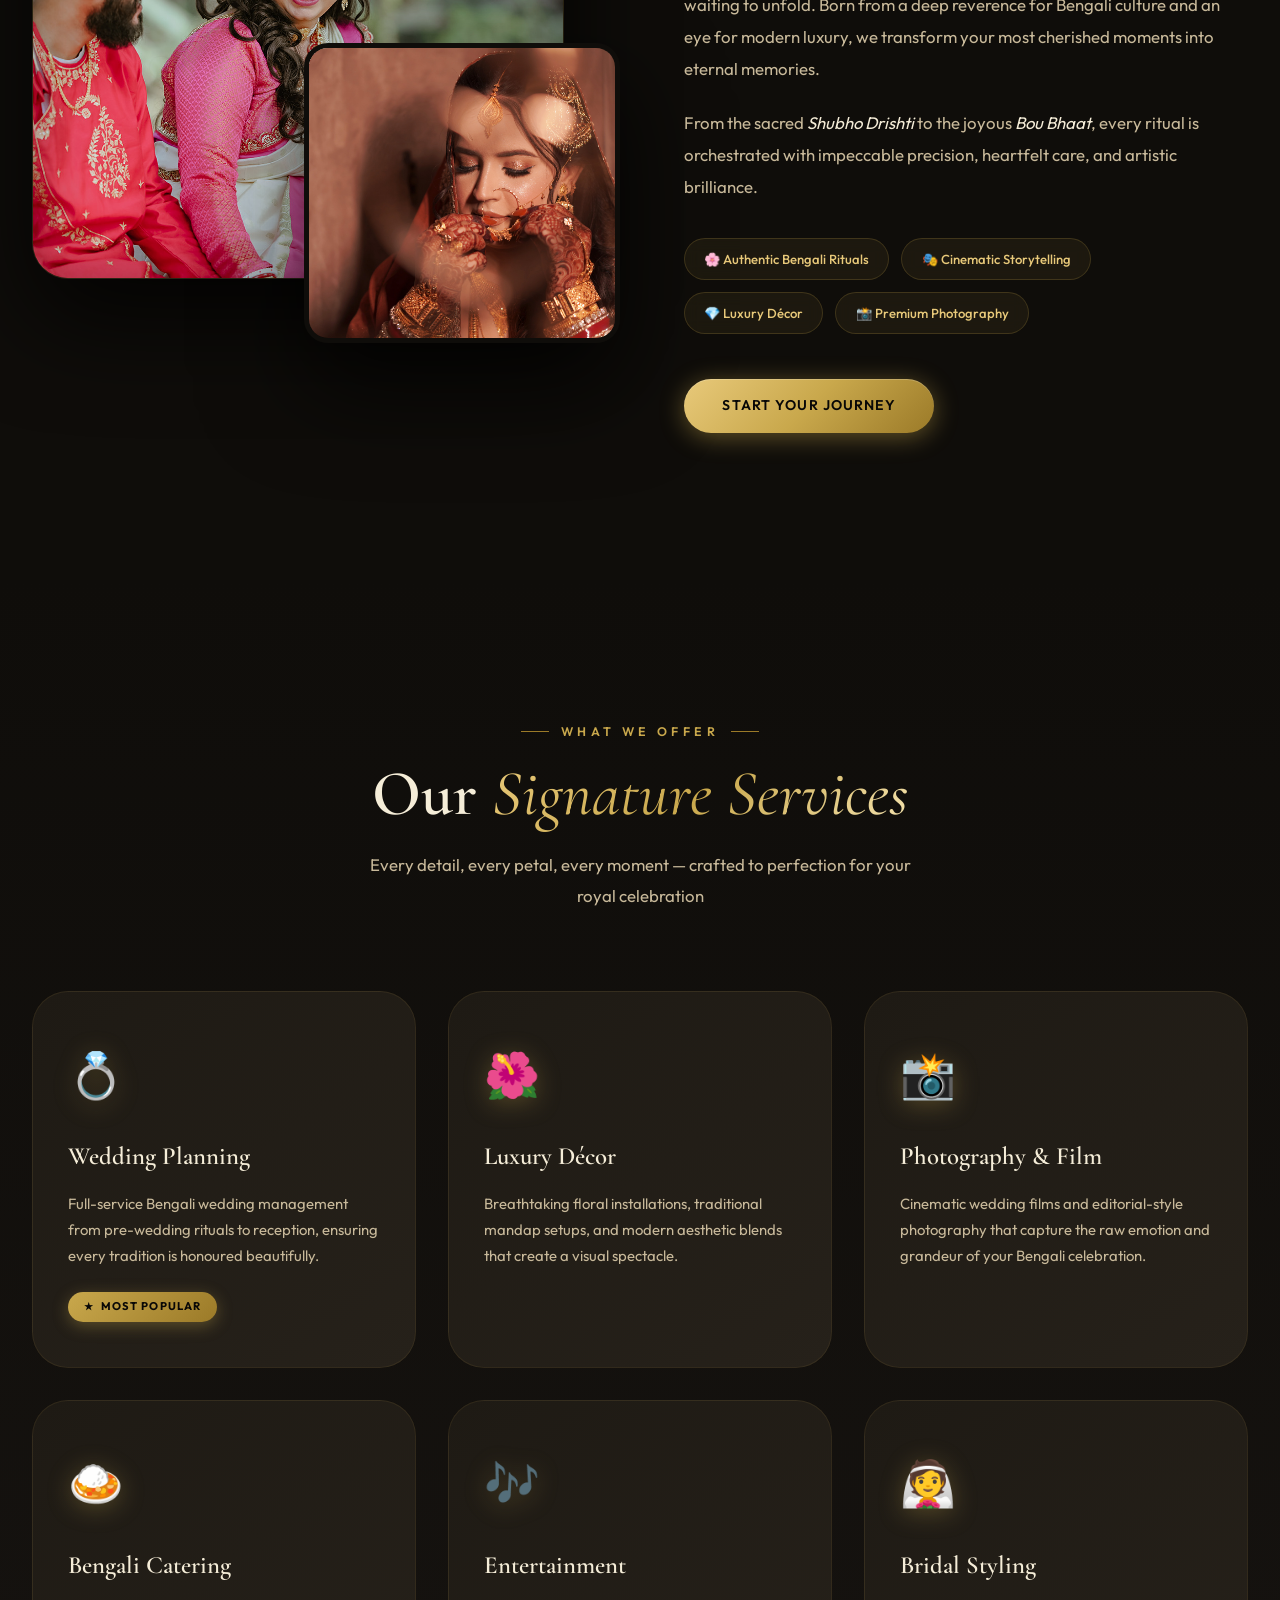
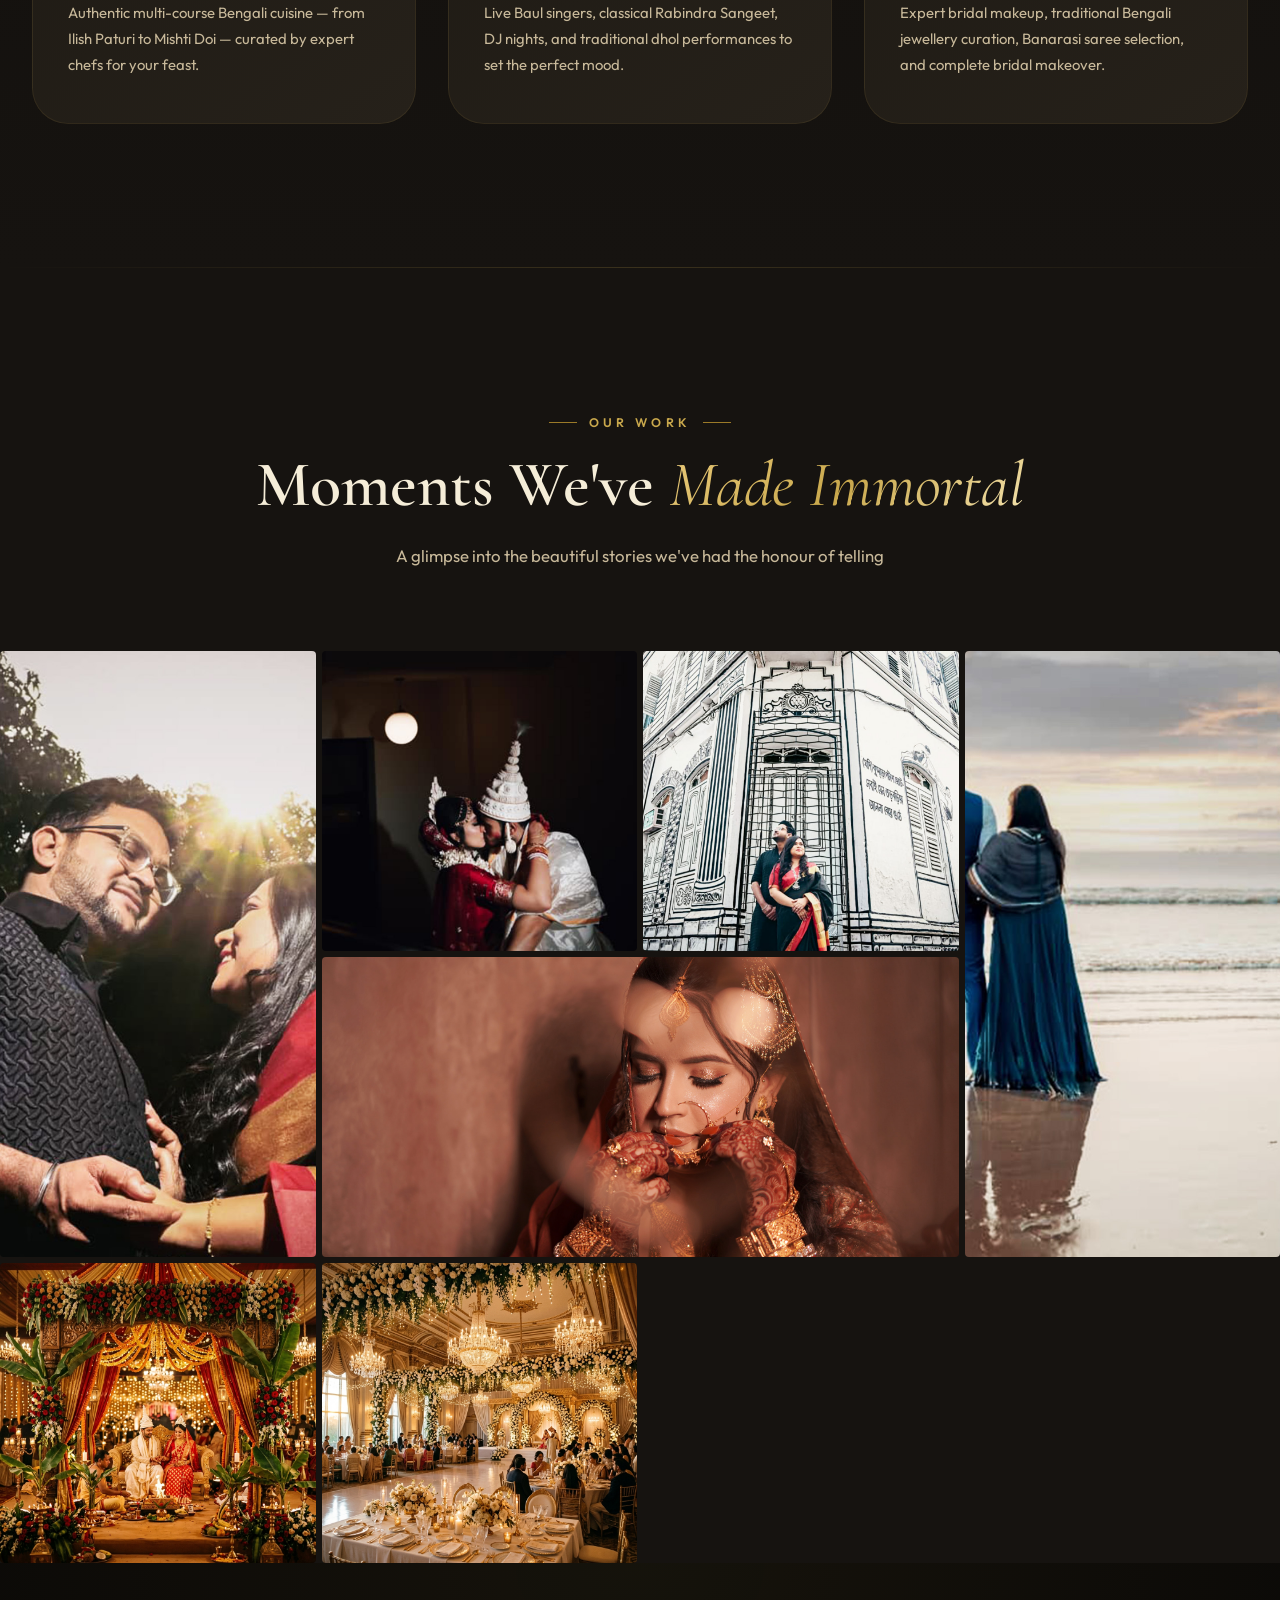
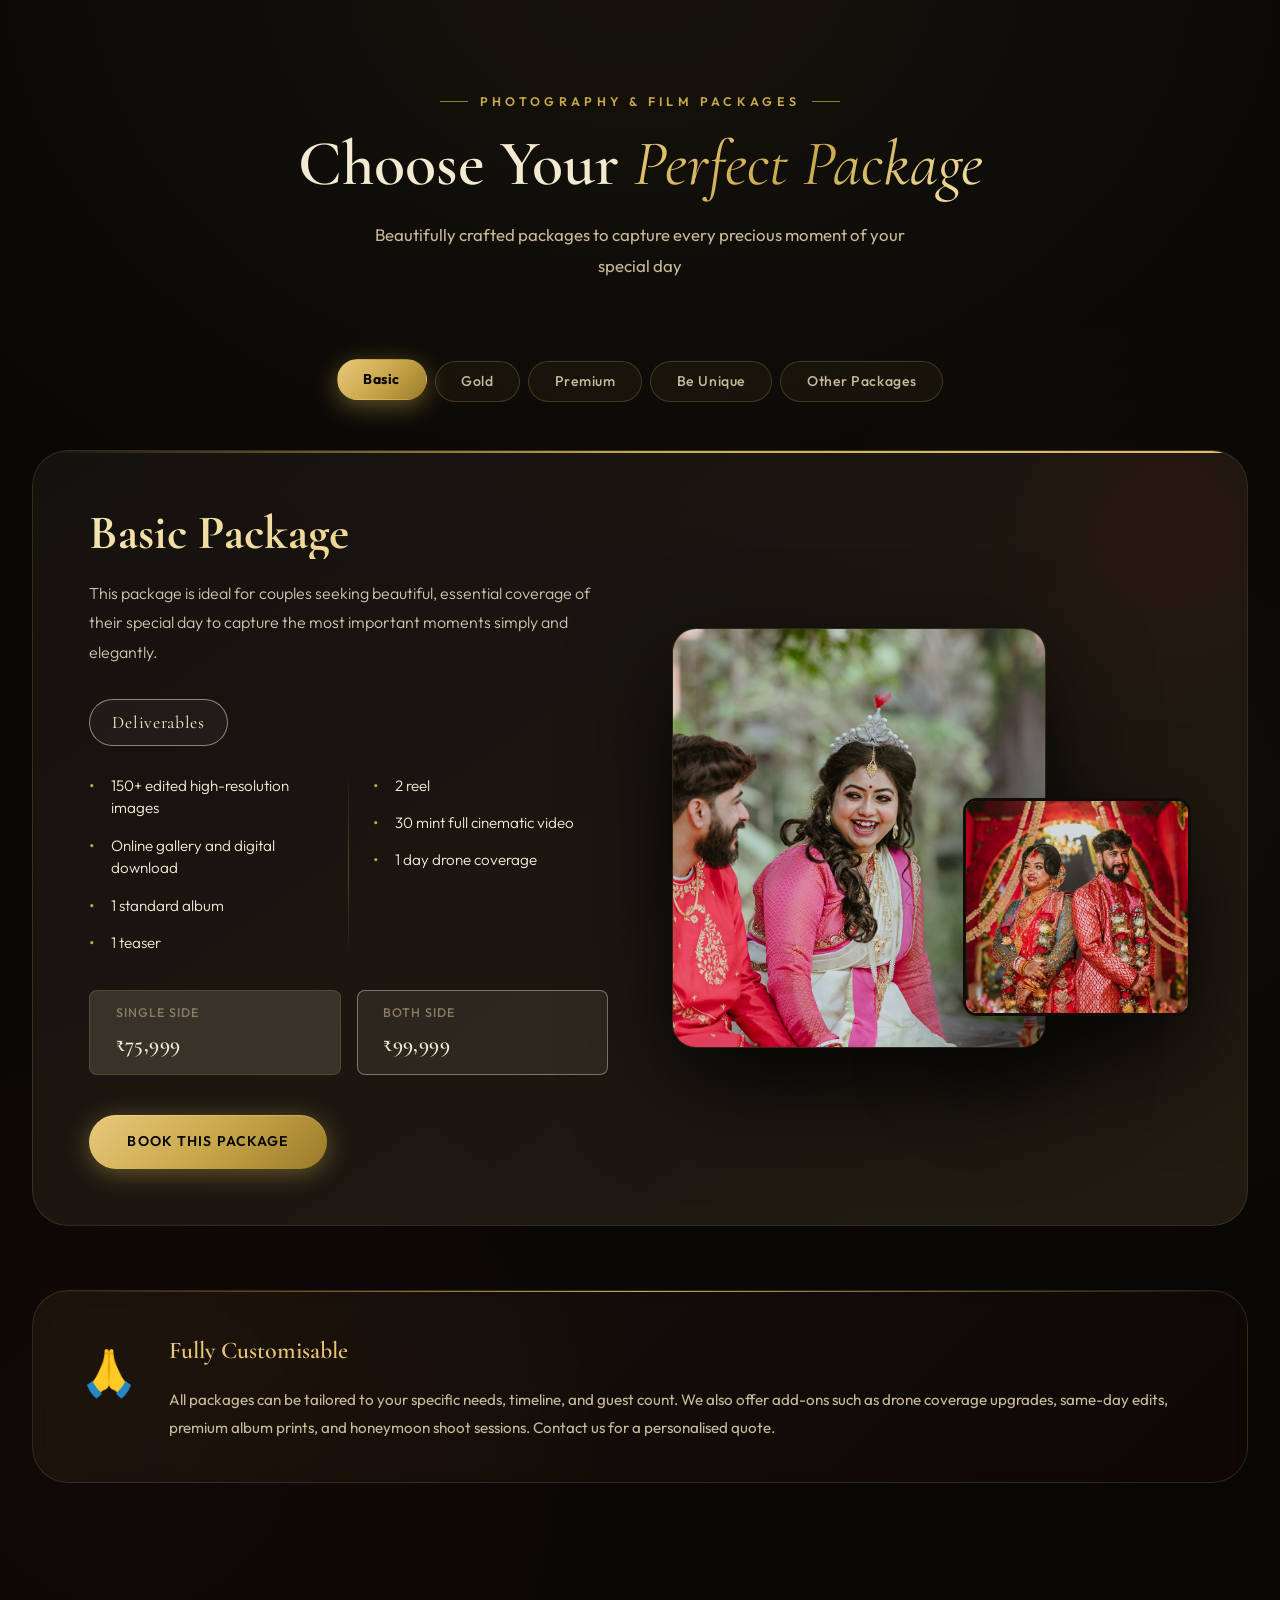
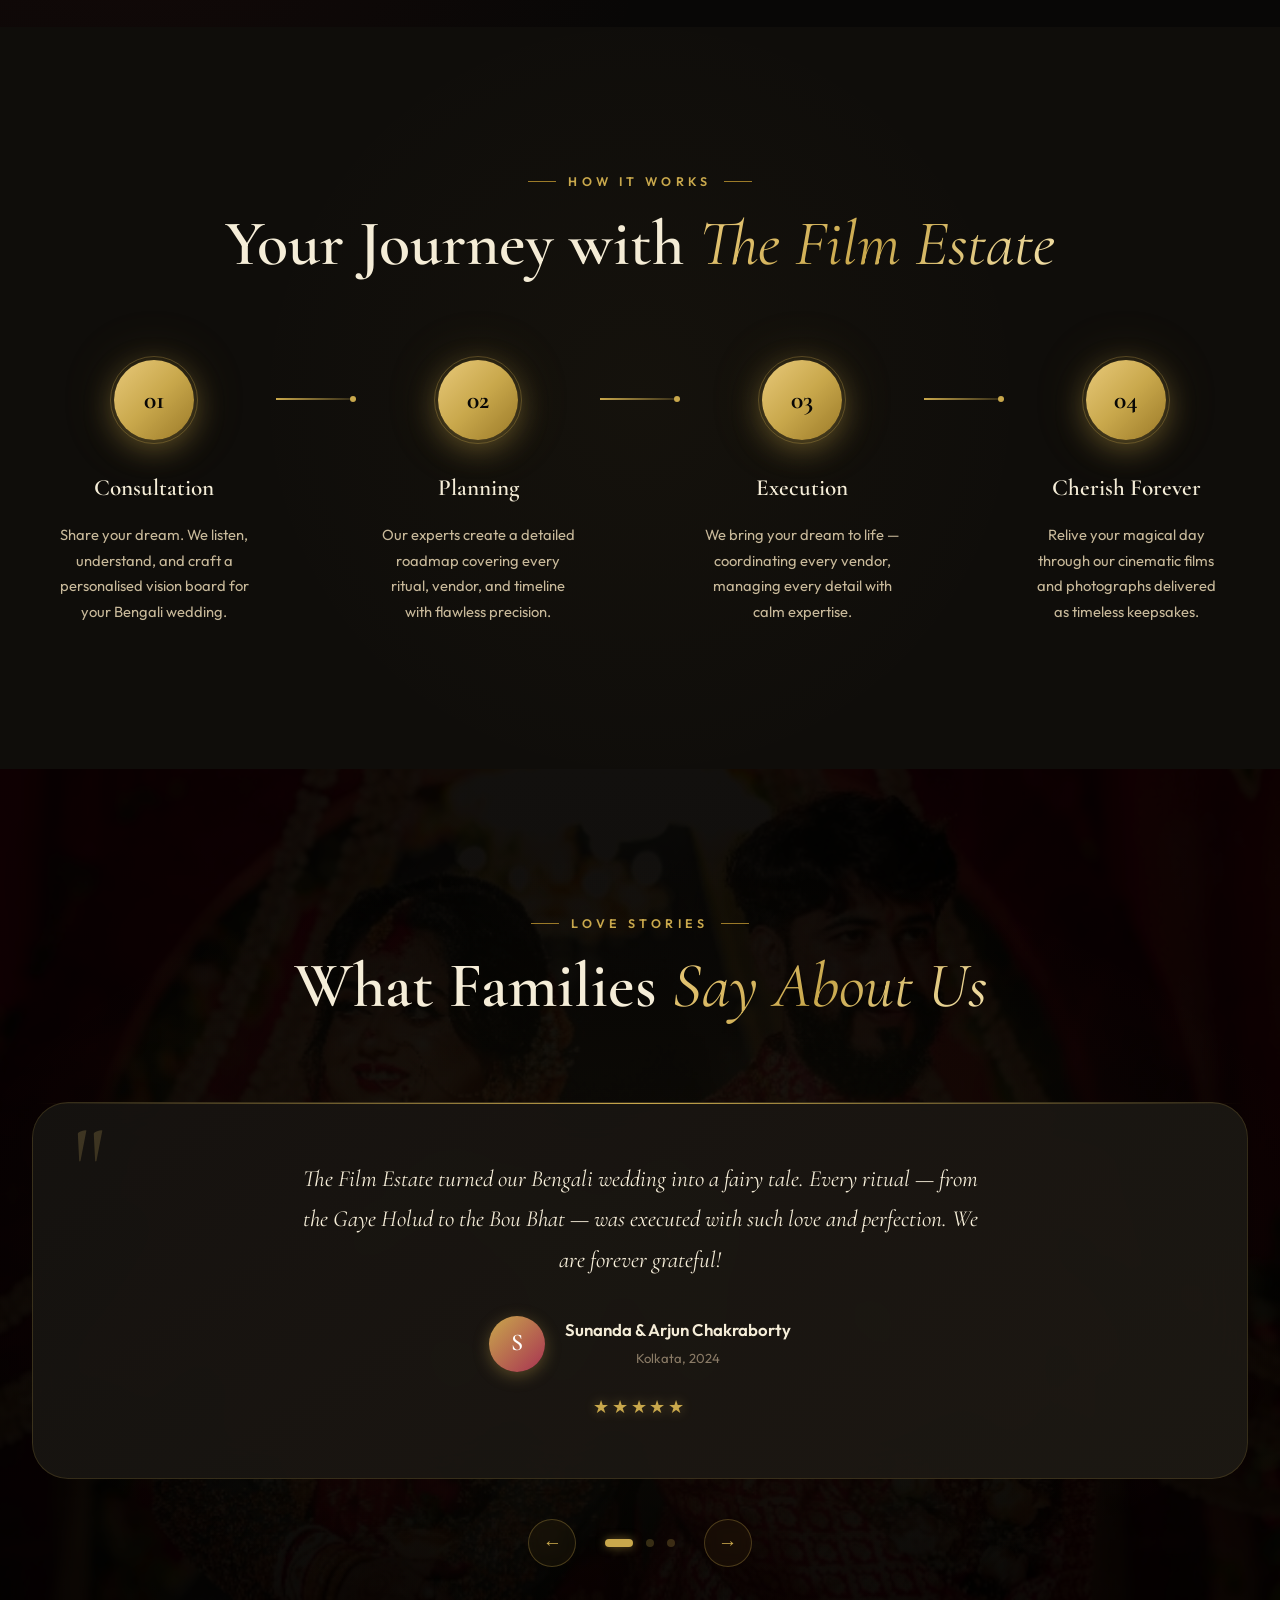
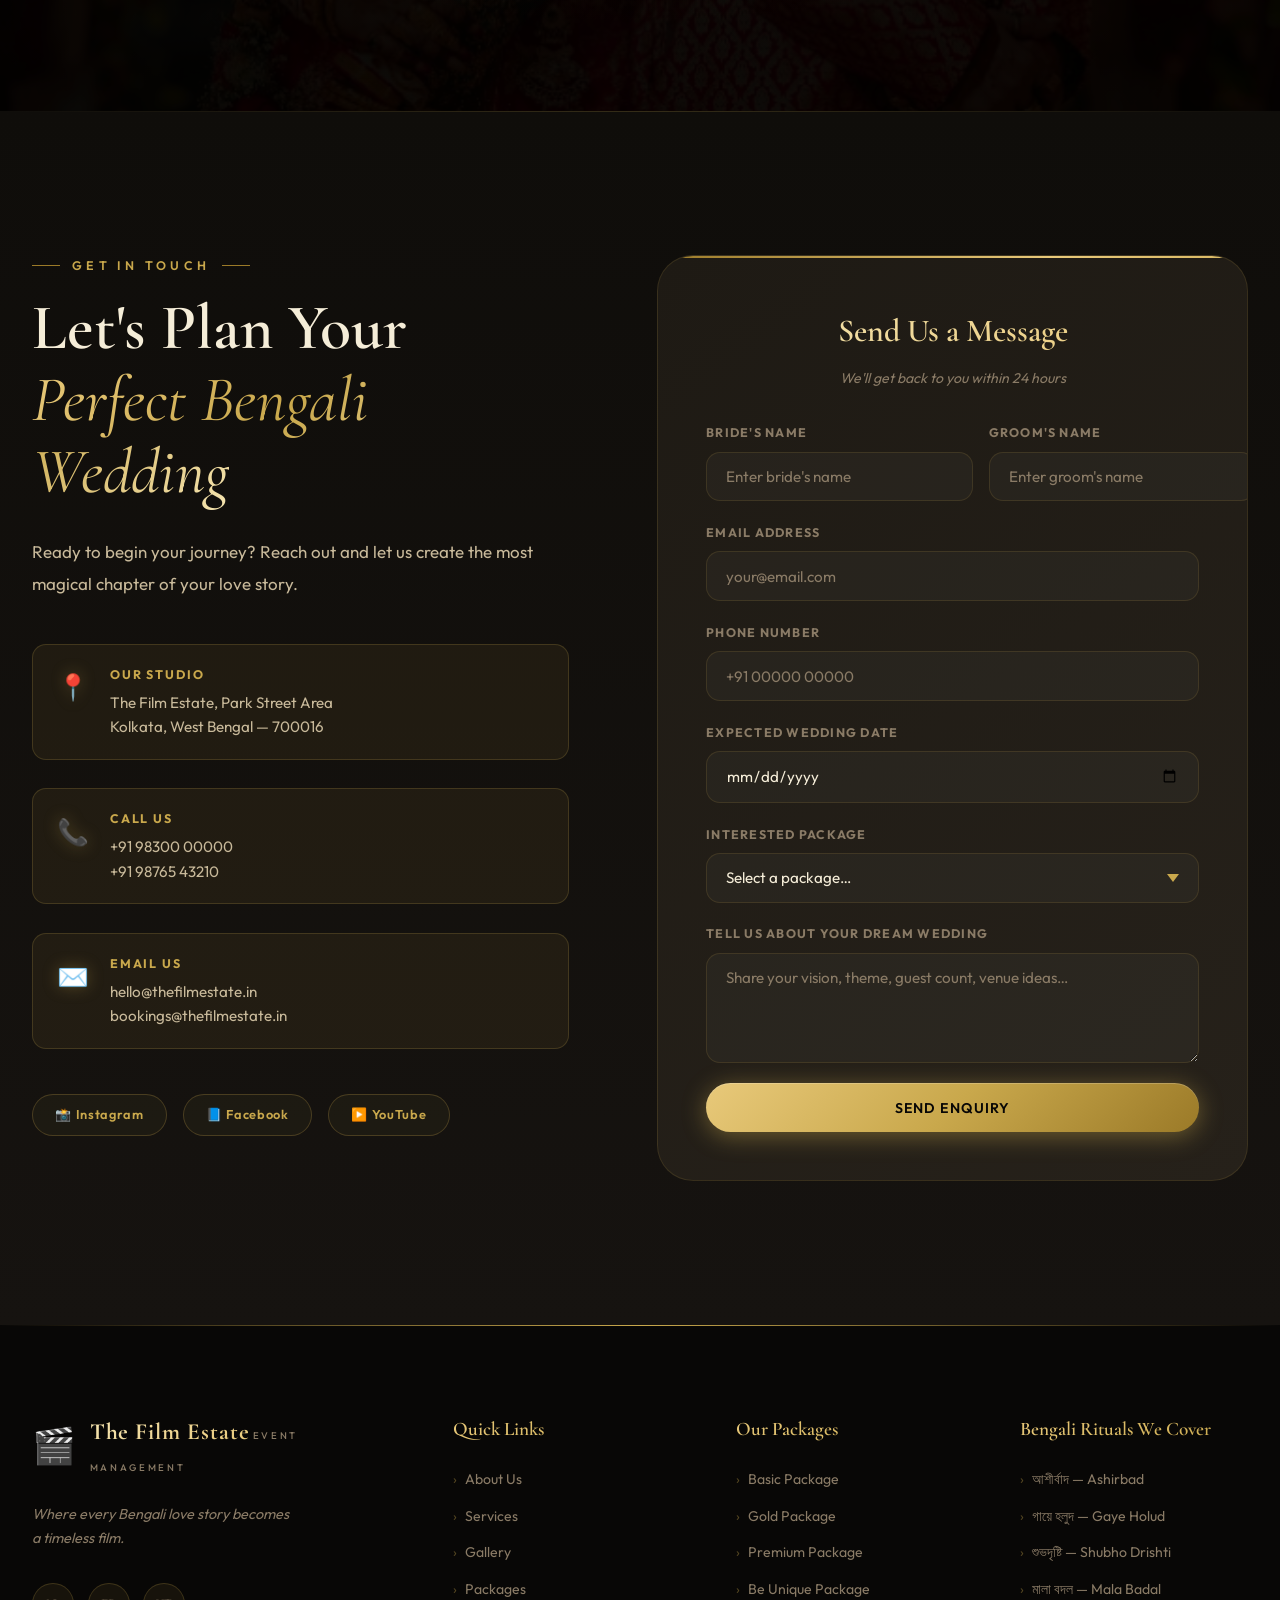
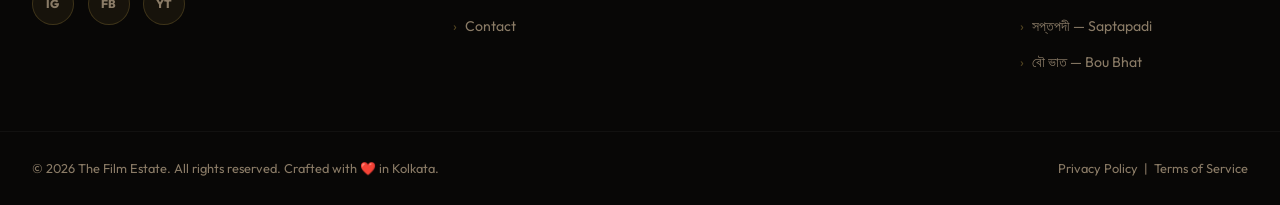
==== commit ccaf44bb: "hi" ====
--- a/index.html
+++ b/index.html
@@ -213,25 +213,25 @@
     </div>
     <div class="gallery-masonry">
       <div class="gallery-item tall reveal-up" id="gal-1">
-        <img src="images/couple3.jpg" alt="Bengali bride and groom at traditional mandap" loading="lazy" />
+        <img src="images/gallery.jpg" alt="Bengali bride and groom at traditional mandap" loading="lazy" />
         <div class="gallery-overlay">
           <span>Traditional Ceremony</span>
         </div>
       </div>
       <div class="gallery-item reveal-up" id="gal-2" style="transition-delay:0.1s">
-        <img src="images/couple1.jpg" alt="Couple in Bengali traditional attire" loading="lazy" />
+        <img src="images/gallery2.jpg" alt="Couple in Bengali traditional attire" loading="lazy" />
         <div class="gallery-overlay">
           <span>Pre-Wedding Shoot</span>
         </div>
       </div>
       <div class="gallery-item reveal-up" id="gal-3" style="transition-delay:0.2s">
-        <img src="images/bride1.jpg" alt="Bengali bride in red saree" loading="lazy" />
+        <img src="images/gallery34.jpg" alt="Bengali bride in red saree" loading="lazy" />
         <div class="gallery-overlay">
           <span>Bridal Portraits</span>
         </div>
       </div>
       <div class="gallery-item tall reveal-up" id="gal-4" style="transition-delay:0.15s">
-        <img src="images/couple2.jpg" alt="Couple walking at temple background" loading="lazy" />
+        <img src="images/gallery4.jpg" alt="Couple walking at temple background" loading="lazy" />
         <div class="gallery-overlay">
           <span>Temple Shoot</span>
         </div>
@@ -304,7 +304,7 @@
                 <div class="pkg-price-btn single"><span class="pkg-price-label">Single Side</span><span class="pkg-price-amount">&#8377;75,999</span></div>
                 <div class="pkg-price-btn both"><span class="pkg-price-label">Both Side</span><span class="pkg-price-amount">&#8377;99,999</span></div>
               </div>
-              <a href="#contact" class="btn btn-gold pkg-book-btn" id="pkg-basic-book-btn"><span>Book This Package</span><span class="btn-shimmer"></span></a>
+              <a href="#contact" class="btn btn-gold pkg-book-btn" id="pkg-basic-book-btn" data-pkg="basic"><span>Book This Package</span><span class="btn-shimmer"></span></a>
             </div>
             <div class="pkg-panel-images">
               <div class="pkg-img-main"><img src="images/couple1.jpg" alt="Basic Package" loading="lazy" /></div>
@@ -338,11 +338,11 @@
                 <div class="pkg-price-btn single"><span class="pkg-price-label">Single Side</span><span class="pkg-price-amount">&#8377;95,999</span></div>
                 <div class="pkg-price-btn both"><span class="pkg-price-label">Both Side</span><span class="pkg-price-amount">&#8377;1,25,000</span></div>
               </div>
-              <a href="#contact" class="btn btn-gold pkg-book-btn" id="pkg-gold-book-btn"><span>Book This Package</span><span class="btn-shimmer"></span></a>
+              <a href="#contact" class="btn btn-gold pkg-book-btn" id="pkg-gold-book-btn" data-pkg="gold"><span>Book This Package</span><span class="btn-shimmer"></span></a>
             </div>
             <div class="pkg-panel-images">
               <div class="pkg-img-main"><img src="images/couple2.jpg" alt="Gold Package" loading="lazy" /></div>
-              <div class="pkg-img-secondary"><img src="images/bride1.jpg" alt="Bridal" loading="lazy" /></div>
+              <div class="pkg-img-secondary"><img src="images/about-us.jpg" alt="Bridal" loading="lazy" /></div>
             </div>
           </div>
         </div>
@@ -373,7 +373,7 @@
                 <div class="pkg-price-btn single"><span class="pkg-price-label">Single Side</span><span class="pkg-price-amount">&#8377;1,35,000</span></div>
                 <div class="pkg-price-btn both"><span class="pkg-price-label">Both Side</span><span class="pkg-price-amount">&#8377;1,75,000</span></div>
               </div>
-              <a href="#contact" class="btn btn-gold pkg-book-btn" id="pkg-premium-book-btn"><span>Book This Package</span><span class="btn-shimmer"></span></a>
+              <a href="#contact" class="btn btn-gold pkg-book-btn" id="pkg-premium-book-btn" data-pkg="premium"><span>Book This Package</span><span class="btn-shimmer"></span></a>
             </div>
             <div class="pkg-panel-images">
               <div class="pkg-img-main"><img src="images/bride2.jpg" alt="Premium Package" loading="lazy" /></div>
@@ -407,7 +407,7 @@
                 <div class="pkg-price-btn single"><span class="pkg-price-label">Single Side</span><span class="pkg-price-amount">&#8377;1,85,000</span></div>
                 <div class="pkg-price-btn both"><span class="pkg-price-label">Both Side</span><span class="pkg-price-amount">&#8377;2,65,000</span></div>
               </div>
-              <a href="#contact" class="btn btn-gold pkg-book-btn" id="pkg-unique-book-btn"><span>Book This Package</span><span class="btn-shimmer"></span></a>
+              <a href="#contact" class="btn btn-gold pkg-book-btn" id="pkg-unique-book-btn" data-pkg="unique"><span>Book This Package</span><span class="btn-shimmer"></span></a>
             </div>
             <div class="pkg-panel-images">
               <div class="pkg-img-main"><img src="images/couple2.jpg" alt="Be Unique" loading="lazy" /></div>
@@ -429,7 +429,7 @@
                 <div class="pkg-other-row"><span>Pre wedding <small>(2 Day)</small></span><span>&#8377;45,000</span></div>
                 <div class="pkg-other-row"><span>Pre wedding <small>(3 Day)</small></span><span>&#8377;99,000</span></div>
               </div>
-              <a href="#contact" class="btn btn-gold pkg-book-btn" id="pkg-other-book-btn" style="margin-top:2.5rem"><span>Enquire Now</span><span class="btn-shimmer"></span></a>
+              <a href="#contact" class="btn btn-gold pkg-book-btn" id="pkg-other-book-btn" data-pkg="other" style="margin-top:2.5rem"><span>Enquire Now</span><span class="btn-shimmer"></span></a>
             </div>
             <div class="pkg-panel-images pkg-other-images">
               <div class="pkg-img-main"><img src="images/couple3.jpg" alt="Pre-wedding destination shoot" loading="lazy" /></div>
@@ -623,9 +623,11 @@
               <label for="package-select">Interested Package</label>
               <select id="package-select" name="package">
                 <option value="">Select a package…</option>
-                <option value="silver">Shubho Aranyo (₹1,50,000+)</option>
-                <option value="gold">Ananda Utsav (₹3,50,000+)</option>
-                <option value="platinum">Rajkeeya Biye (₹7,00,000+)</option>
+                <option value="basic">Basic Package (₹75,999+)</option>
+                <option value="gold">Gold Package (₹95,999+)</option>
+                <option value="premium">Premium Package (₹1,35,000+)</option>
+                <option value="unique">Be Unique Package (₹1,85,000+)</option>
+                <option value="other">Other / Pre-wedding / Destination</option>
                 <option value="custom">Custom Package</option>
               </select>
             </div>
@@ -677,12 +679,12 @@
             </ul>
           </div>
           <div class="footer-links-col">
-            <h4>Bengali Packages</h4>
+            <h4>Our Packages</h4>
             <ul>
-              <li><a href="#packages">শুভ অরণ্য Package</a></li>
-              <li><a href="#packages">আনন্দ উৎসব Package</a></li>
-              <li><a href="#packages">রাজকীয় বিয়ে Package</a></li>
-              <li><a href="#contact">Custom Package</a></li>
+              <li><a href="#packages" class="footer-pkg-link" data-pkg="basic">Basic Package</a></li>
+              <li><a href="#packages" class="footer-pkg-link" data-pkg="gold">Gold Package</a></li>
+              <li><a href="#packages" class="footer-pkg-link" data-pkg="premium">Premium Package</a></li>
+              <li><a href="#packages" class="footer-pkg-link" data-pkg="unique">Be Unique Package</a></li>
             </ul>
           </div>
           <div class="footer-links-col">
@@ -707,6 +709,68 @@
     </div>
   </footer>
 
+  <!-- ===================== POPUP ENQUIRY MODAL ===================== -->
+  <div class="modal-overlay" id="enquiryModal">
+    <div class="modal-box">
+      <button class="modal-close" id="modalCloseBtn" aria-label="Close modal">&times;</button>
+      <div class="modal-header">
+        <h3>Plan Your Dream Wedding</h3>
+        <p class="form-tagline">We will custom-craft a celebration as unique as your story</p>
+      </div>
+      <form class="contact-form modal-form" id="modalContactForm" novalidate>
+        <div class="form-row">
+          <div class="form-group">
+            <label for="modal-bride-name">Bride's Name</label>
+            <input type="text" id="modal-bride-name" name="brideName" placeholder="Enter bride's name" required />
+          </div>
+          <div class="form-group">
+            <label for="modal-groom-name">Groom's Name</label>
+            <input type="text" id="modal-groom-name" name="groomName" placeholder="Enter groom's name" required />
+          </div>
+        </div>
+        <div class="form-row">
+          <div class="form-group">
+            <label for="modal-email">Email Address</label>
+            <input type="email" id="modal-email" name="email" placeholder="your@email.com" required />
+          </div>
+          <div class="form-group">
+            <label for="modal-phone">Phone Number</label>
+            <input type="tel" id="modal-phone" name="phone" placeholder="+91 00000 00000" required />
+          </div>
+        </div>
+        <div class="form-row">
+          <div class="form-group">
+            <label for="modal-wedding-date">Wedding Date</label>
+            <input type="date" id="modal-wedding-date" name="weddingDate" />
+          </div>
+          <div class="form-group">
+            <label for="modal-package-select">Interested Package</label>
+            <select id="modal-package-select" name="package">
+              <option value="">Select a package…</option>
+              <option value="basic">Basic Package (₹75,999+)</option>
+              <option value="gold">Gold Package (₹95,999+)</option>
+              <option value="premium">Premium Package (₹1,35,000+)</option>
+              <option value="unique">Be Unique Package (₹1,85,000+)</option>
+              <option value="other">Other / Pre-wedding / Destination</option>
+              <option value="custom">Custom Package</option>
+            </select>
+          </div>
+        </div>
+        <div class="form-group">
+          <label for="modal-message">Tell Us About Your Dream Wedding</label>
+          <textarea id="modal-message" name="message" rows="3" placeholder="Share your vision, theme, guest count, venue ideas…"></textarea>
+        </div>
+        <button type="submit" class="btn btn-gold btn-full" id="modal-submit-btn">
+          <span>Send Enquiry</span>
+          <span class="btn-shimmer"></span>
+        </button>
+        <div class="form-success" id="modalFormSuccess">
+          🎊 Thank you! We'll get back to you within 24 hours!
+        </div>
+      </form>
+    </div>
+  </div>
+
   <script src="script.js"></script>
 </body>
 </html>
--- a/style.css
+++ b/style.css
@@ -2306,6 +2306,8 @@
   .cursor-dot, .cursor-ring { display: none; }
   body { cursor: auto; }
 
+  .container { padding: 0 1.5rem; }
+
   .hamburger { display: flex; }
   .nav-links {
     display: none;
@@ -2323,9 +2325,21 @@
 
   .hero-btns { flex-direction: column; align-items: center; }
 
-  .stats-ribbon { flex-direction: column; gap: 0; }
-  .stat-item { padding: 1.8rem 2rem; width: 100%; }
-  .stat-divider { width: 80px; height: 1px; background: linear-gradient(90deg, transparent, rgba(201,168,76,0.3), transparent); }
+  /* 2x2 stats grid for mobile to save space */
+  .stats-ribbon {
+    display: grid;
+    grid-template-columns: 1fr 1fr;
+    padding: 2rem 1rem;
+    gap: 1.5rem 0;
+  }
+  .stat-item { padding: 0.75rem 1rem; width: 100%; }
+  .stat-divider { display: none; }
+  .stat-number { font-size: 2.8rem; }
+  .stat-suffix { font-size: 1.8rem; }
+
+  /* Responsive about section images */
+  .about-img-main { height: 380px; }
+  .about-img-secondary { height: 200px; right: 0; }
 
   .services-grid { grid-template-columns: 1fr; }
   .gallery-masonry { grid-template-columns: 1fr 1fr; }
@@ -2343,11 +2357,172 @@
   .contact-form-wrap { padding: 2rem; }
 }
 
+@media (max-width: 580px) {
+  /* Scrollable tabs for packages instead of wrapping */
+  .pkg-tabs {
+    justify-content: flex-start;
+    overflow-x: auto;
+    padding: 0.5rem 1.25rem;
+    margin-bottom: 2rem;
+    -webkit-overflow-scrolling: touch;
+    scrollbar-width: none;
+  }
+  .pkg-tabs::-webkit-scrollbar {
+    display: none;
+  }
+  .pkg-tab {
+    flex: 0 0 auto;
+  }
+}
+
 @media (max-width: 480px) {
+  .container { padding: 0 1.25rem; }
   .hero-title { font-size: 2.8rem; }
+  
+  /* Compact about section layout */
+  .about-img-main { height: 300px; }
+  .about-img-secondary { height: 160px; right: 0; }
+  .about-badge {
+    width: 80px;
+    height: 80px;
+    top: 1.5rem;
+    right: -1rem;
+  }
+  .badge-number { font-size: 1.5rem; }
+
   .gallery-masonry { grid-template-columns: 1fr; }
   .gallery-item.wide { grid-column: span 1; }
   .gallery-item.tall { grid-row: span 1; }
   .contact-form-wrap { padding: 1.5rem; }
   .section-eyebrow::before, .section-eyebrow::after { display: none; }
 }
+
+@media (max-width: 360px) {
+  .pkg-pricing-row { flex-direction: column; }
+  .pkg-price-btn { width: 100%; }
+}
+
+/* ===================================================
+   POPUP MODAL FORM
+   =================================================== */
+.modal-overlay {
+  position: fixed;
+  inset: 0;
+  background: rgba(8, 7, 6, 0.85);
+  backdrop-filter: blur(16px);
+  -webkit-backdrop-filter: blur(16px);
+  z-index: 2000;
+  display: flex;
+  align-items: center;
+  justify-content: center;
+  opacity: 0;
+  visibility: hidden;
+  transition: opacity 0.4s ease, visibility 0.4s ease;
+  padding: 1.5rem;
+}
+
+.modal-overlay.active {
+  opacity: 1;
+  visibility: visible;
+}
+
+.modal-box {
+  background: linear-gradient(145deg, var(--dark-3), var(--mid));
+  border: 1px solid rgba(201, 168, 76, 0.22);
+  border-radius: var(--radius-xl);
+  padding: 3rem 2.5rem;
+  width: 100%;
+  max-width: 620px;
+  position: relative;
+  max-height: 90vh;
+  overflow-y: auto;
+  box-shadow: var(--shadow-deep);
+  transform: scale(0.9) translateY(40px);
+  transition: transform 0.5s cubic-bezier(0.34, 1.56, 0.64, 1);
+  scrollbar-width: thin;
+  scrollbar-color: var(--gold) var(--dark-3);
+}
+
+.modal-overlay.active .modal-box {
+  transform: scale(1) translateY(0);
+}
+
+/* Custom scrollbar for modal-box */
+.modal-box::-webkit-scrollbar {
+  width: 6px;
+}
+.modal-box::-webkit-scrollbar-track {
+  background: var(--dark-3);
+  border-radius: 4px;
+}
+.modal-box::-webkit-scrollbar-thumb {
+  background: var(--gold);
+  border-radius: 4px;
+}
+
+.modal-box::before {
+  content: '';
+  position: absolute;
+  top: 0; left: 0; right: 0;
+  height: 3px;
+  background: linear-gradient(90deg, var(--gold-dark), var(--gold-light), var(--gold), var(--gold-dark));
+  background-size: 200% auto;
+  animation: shimmerBadge 4s linear infinite;
+}
+
+.modal-close {
+  position: absolute;
+  top: 1.25rem;
+  right: 1.25rem;
+  width: 36px;
+  height: 36px;
+  border-radius: 50%;
+  background: rgba(255, 255, 255, 0.05);
+  border: 1px solid rgba(255, 255, 255, 0.1);
+  color: var(--text-secondary);
+  font-size: 1.5rem;
+  line-height: 1;
+  cursor: pointer;
+  display: flex;
+  align-items: center;
+  justify-content: center;
+  transition: var(--transition-fast);
+  z-index: 10;
+}
+
+.modal-close:hover {
+  background: var(--gold);
+  color: var(--deep);
+  border-color: var(--gold);
+  transform: rotate(90deg);
+}
+
+.modal-header {
+  margin-bottom: 2rem;
+  text-align: center;
+}
+
+.modal-header h3 {
+  font-family: var(--font-display);
+  font-size: 2.2rem;
+  font-weight: 600;
+  background: linear-gradient(135deg, var(--gold-pale), var(--gold-light));
+  -webkit-background-clip: text;
+  -webkit-text-fill-color: transparent;
+  background-clip: text;
+  margin-bottom: 0.5rem;
+}
+
+body.modal-open {
+  overflow: hidden;
+}
+
+@media (max-width: 480px) {
+  .modal-box {
+    padding: 2rem 1.5rem 1.5rem;
+  }
+  .modal-header h3 {
+    font-size: 1.8rem;
+  }
+}
+
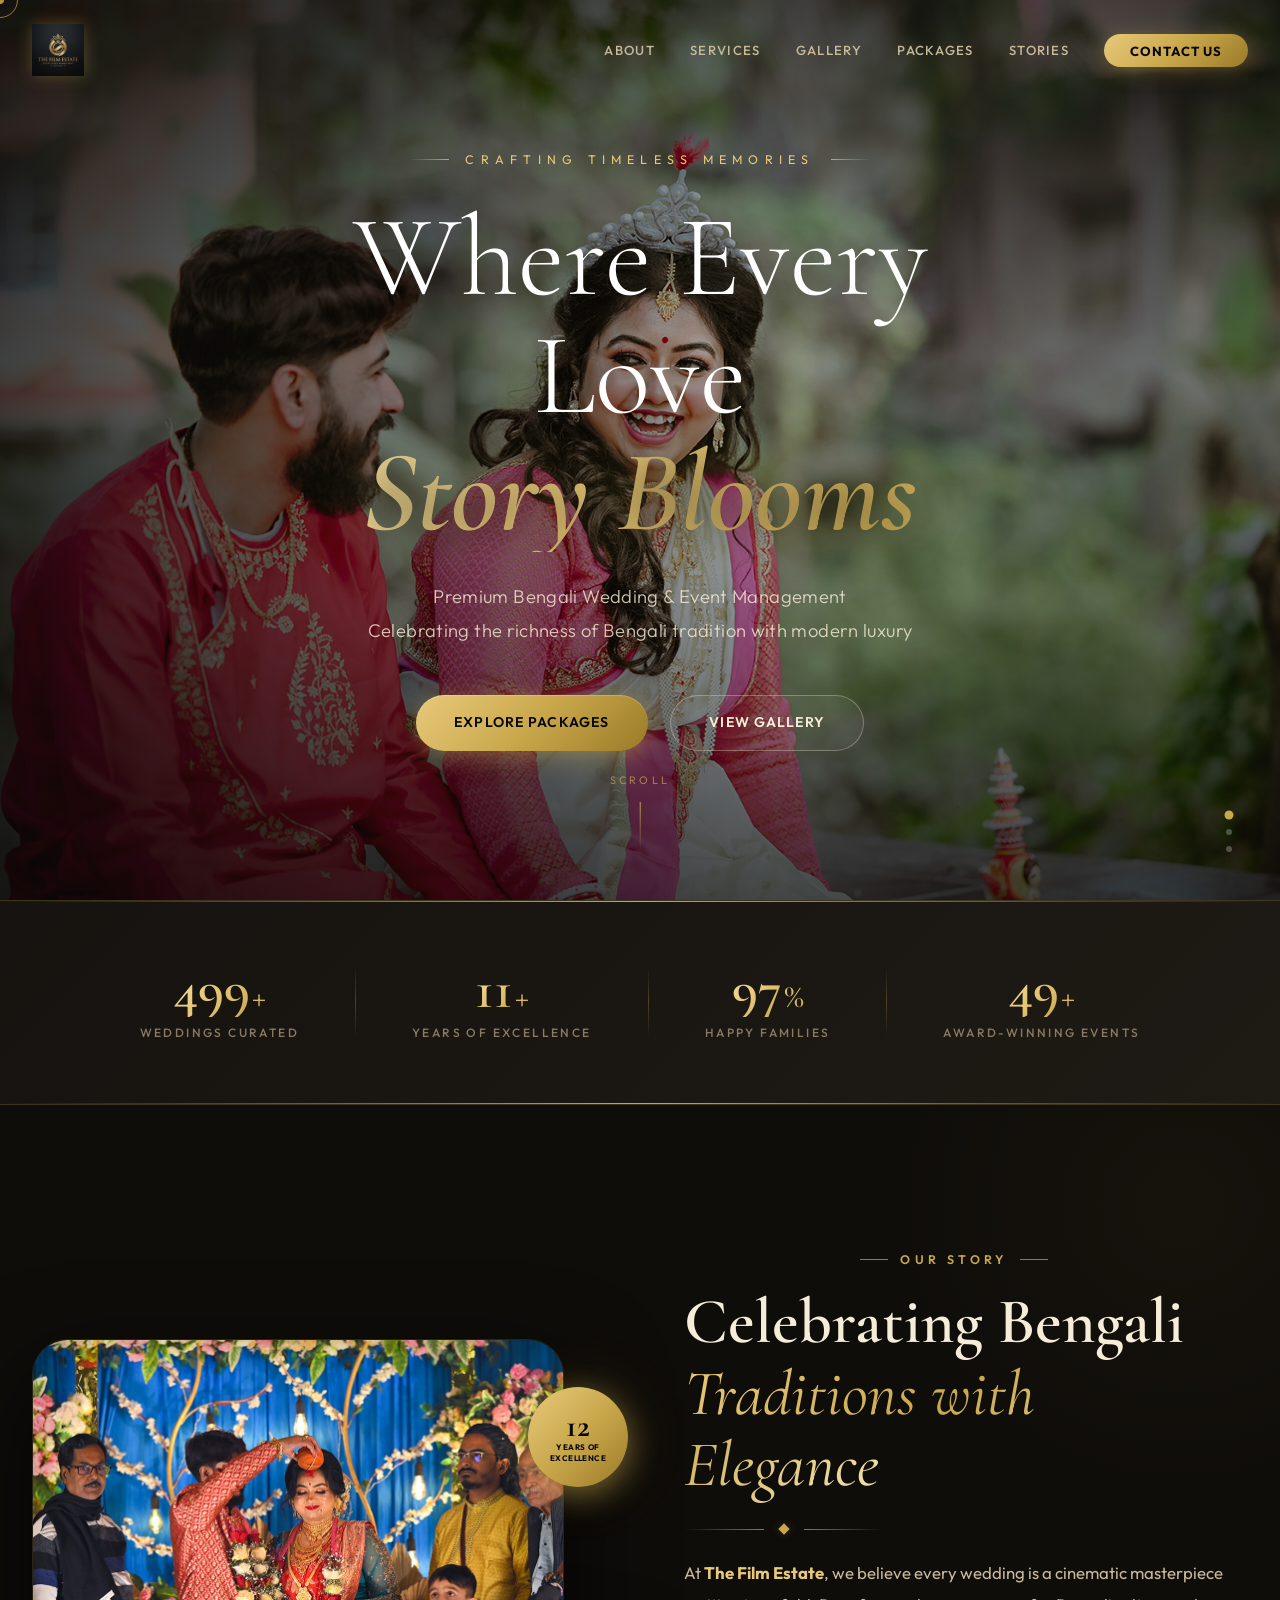
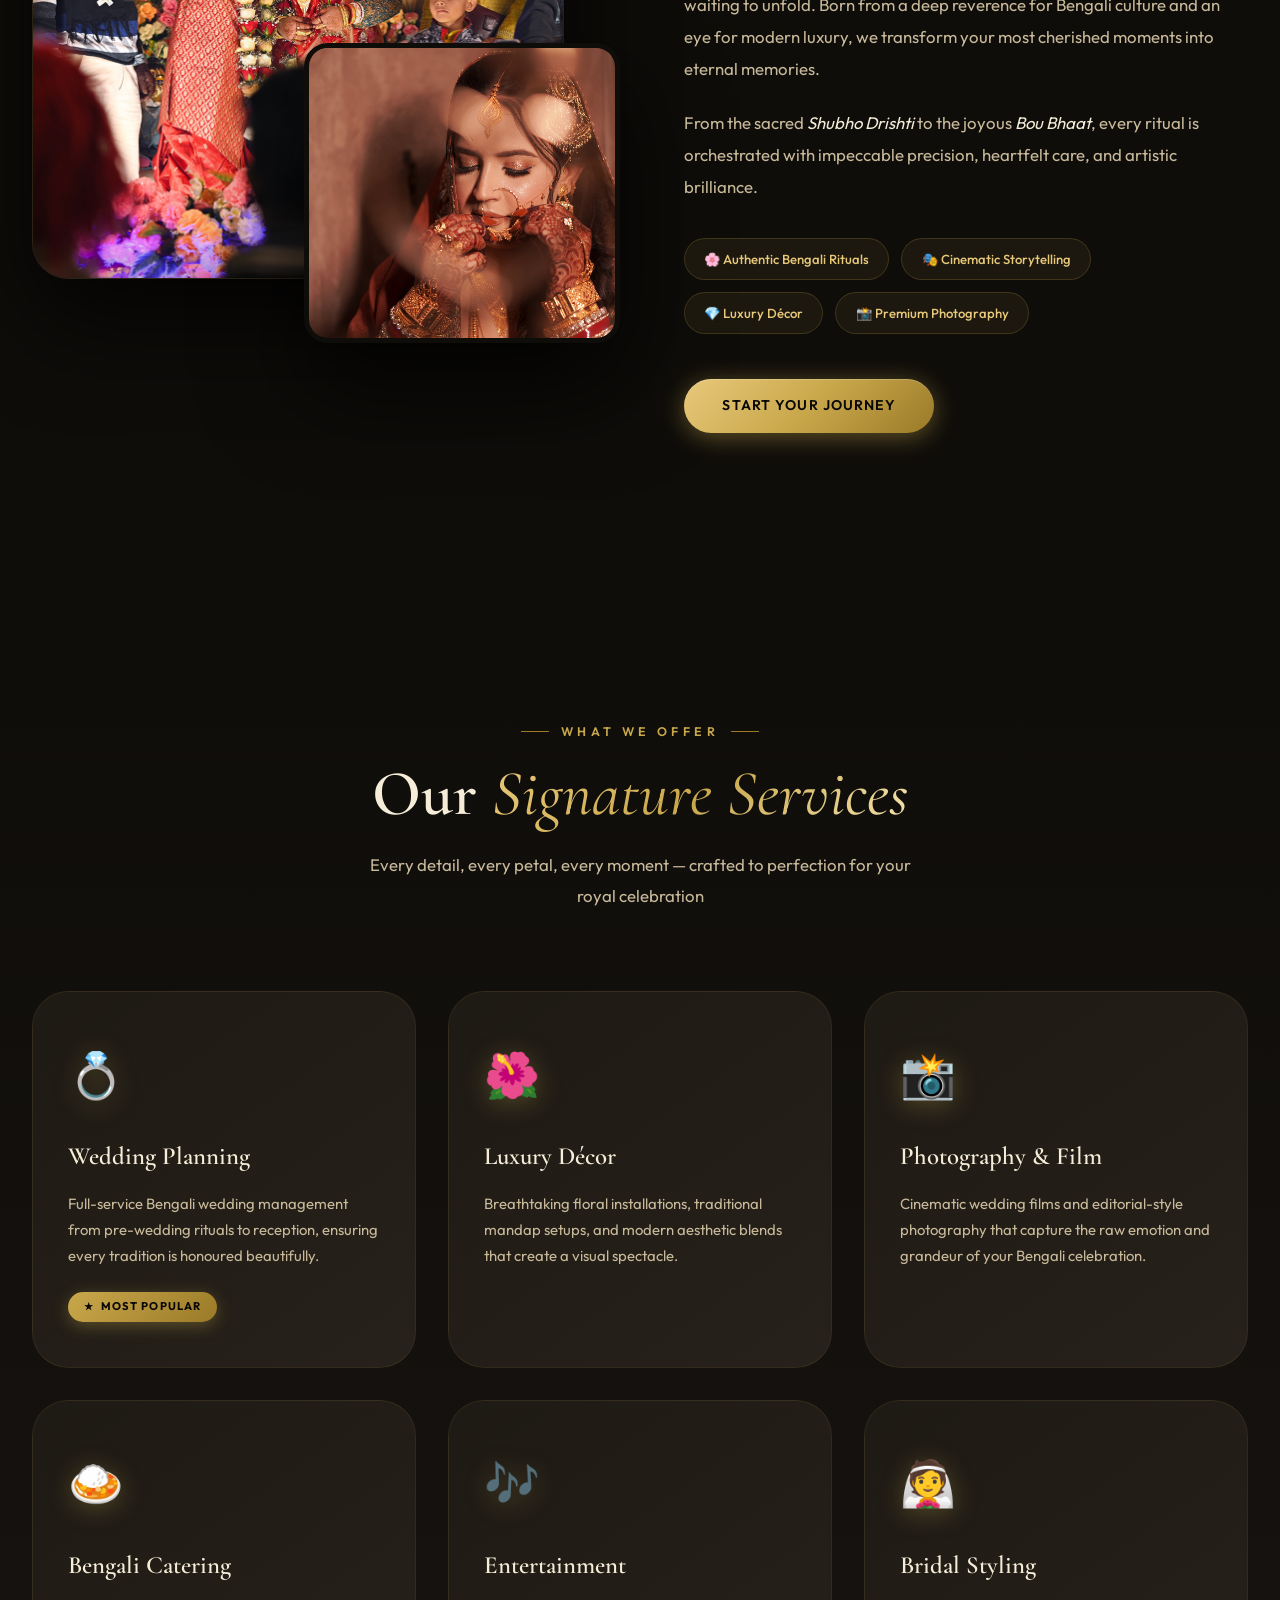
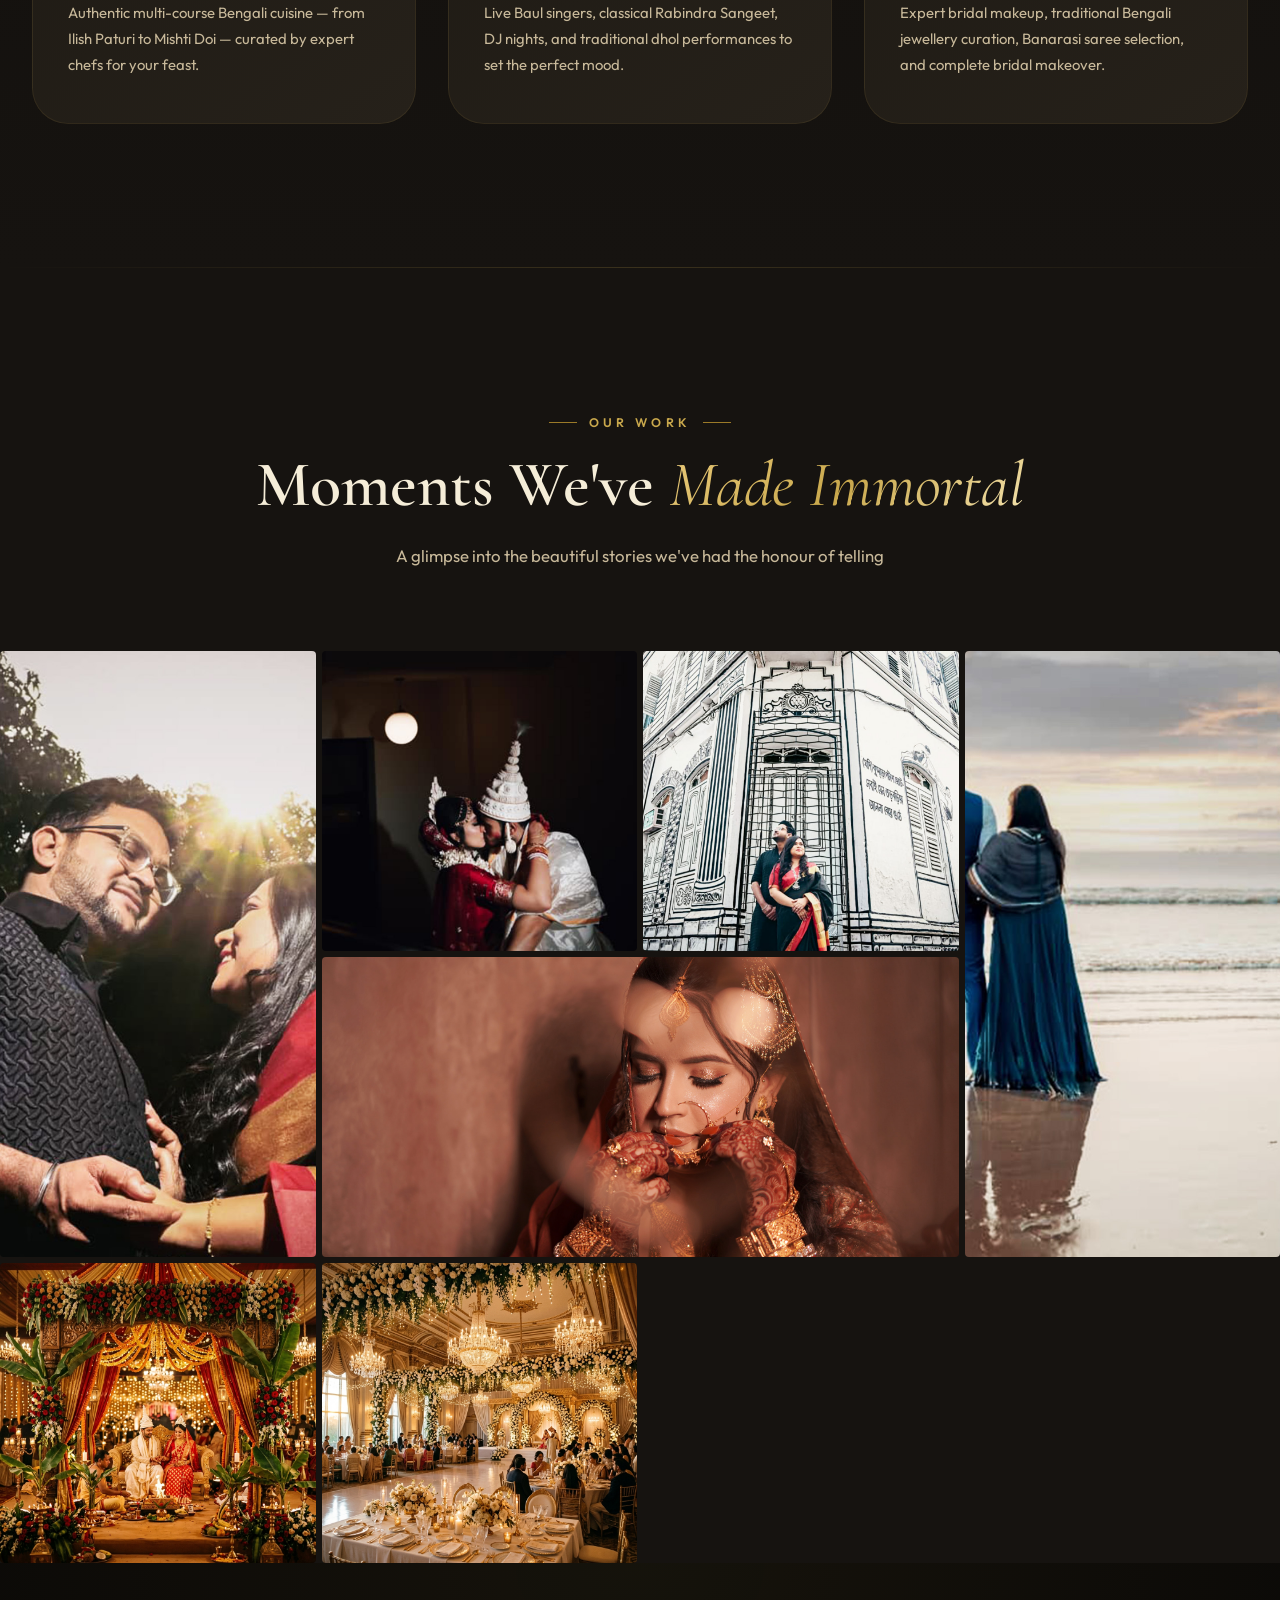
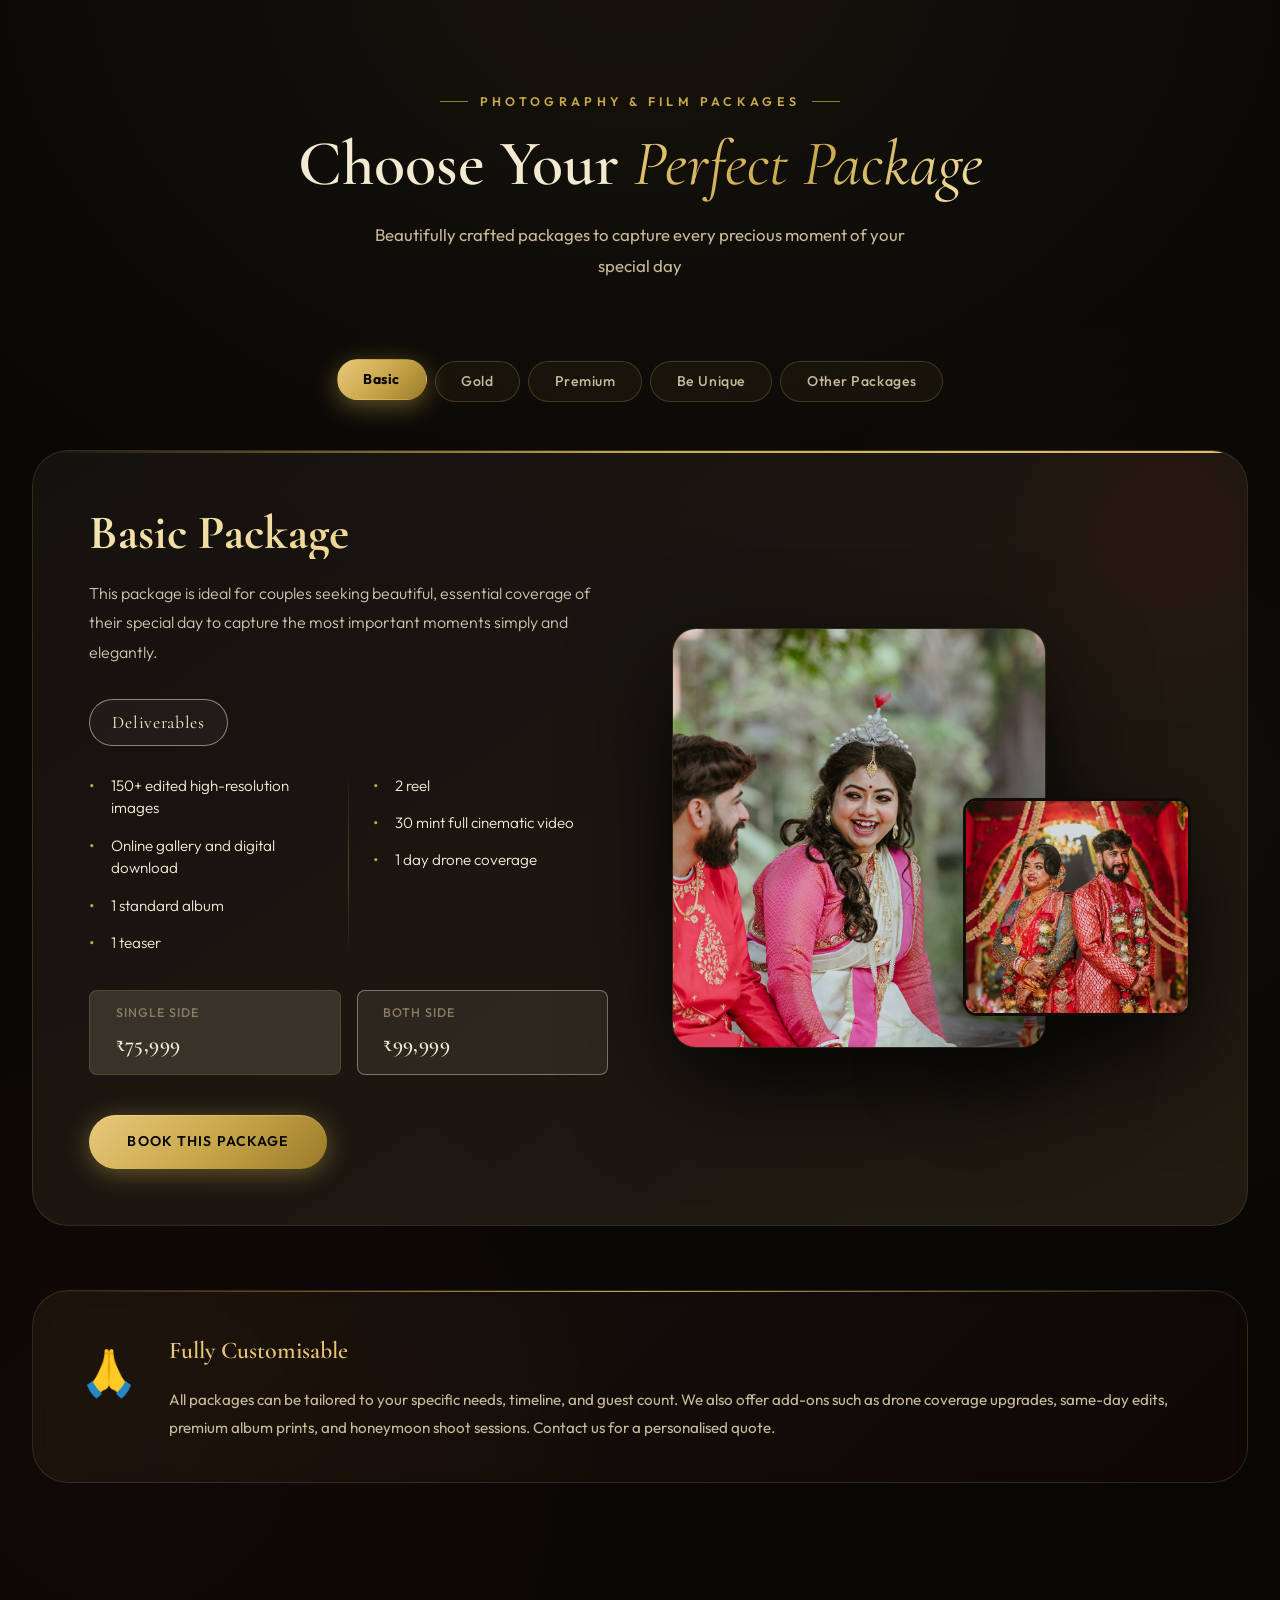
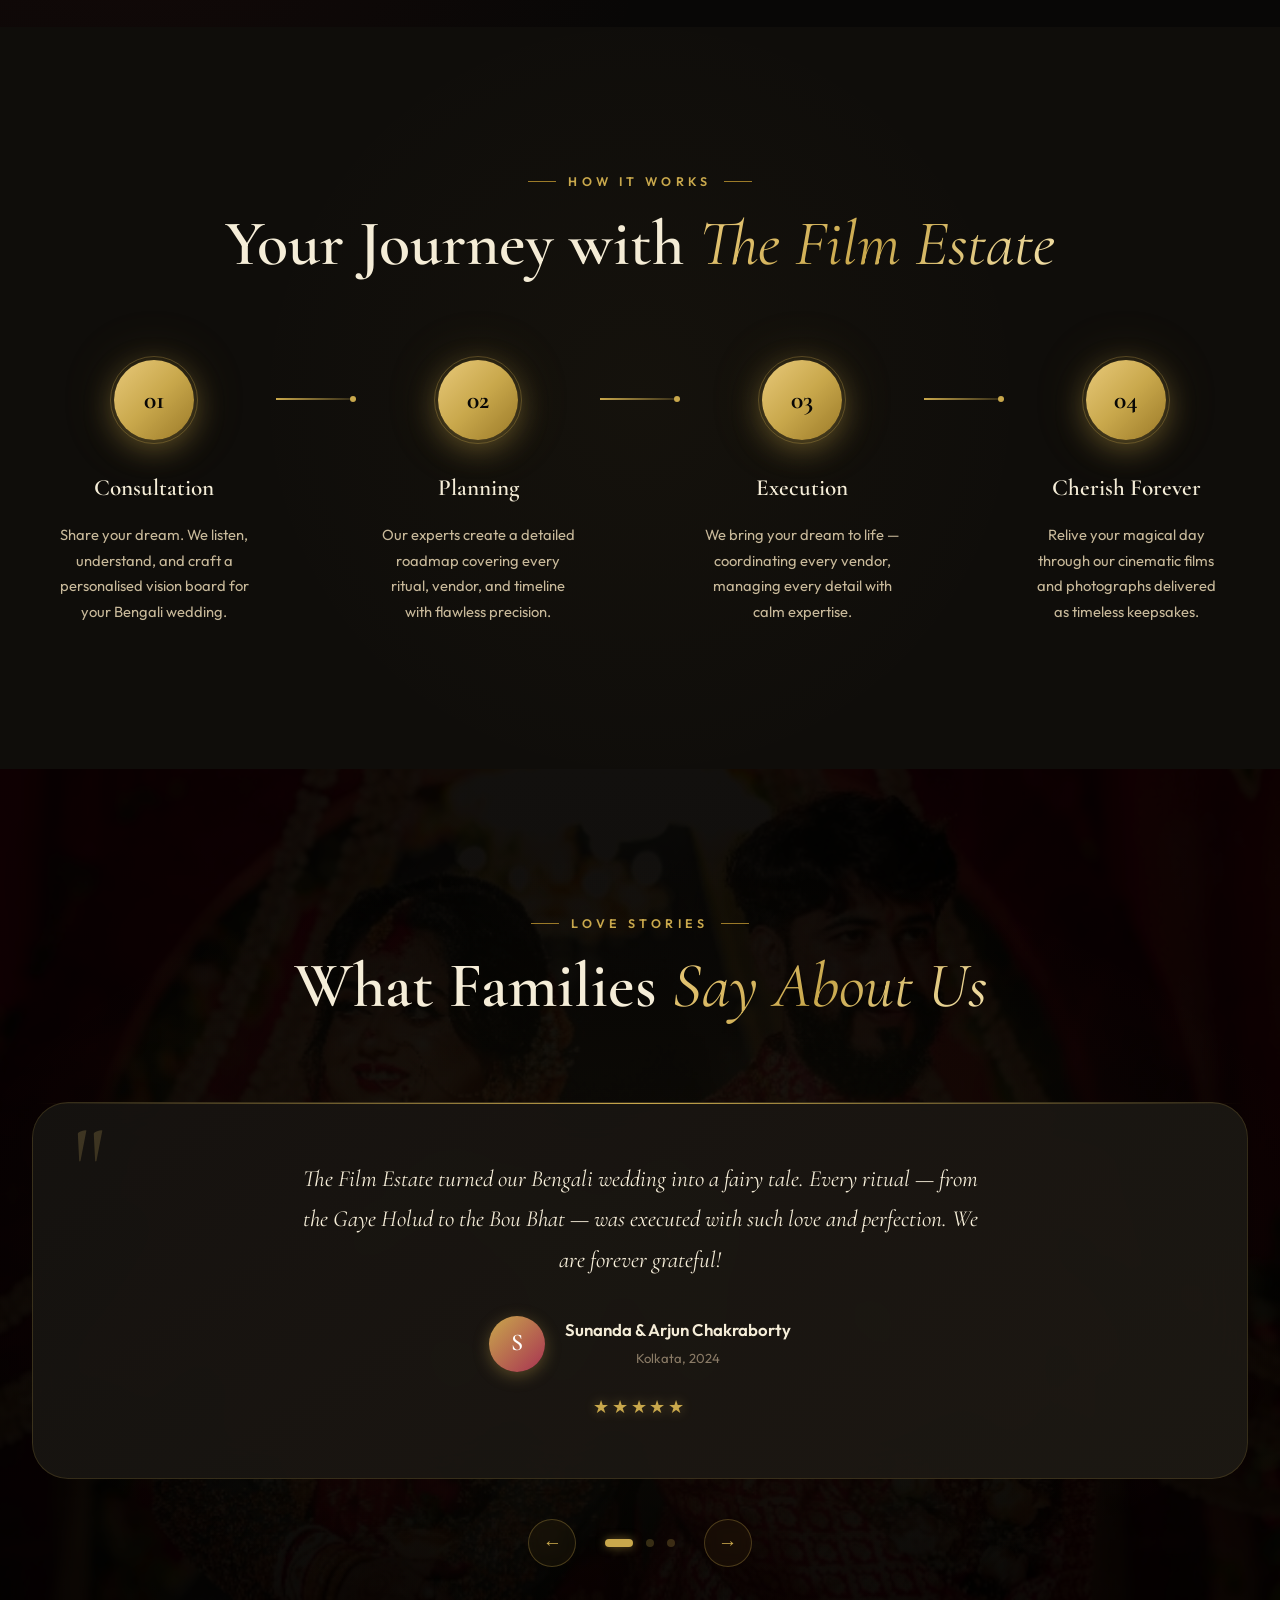
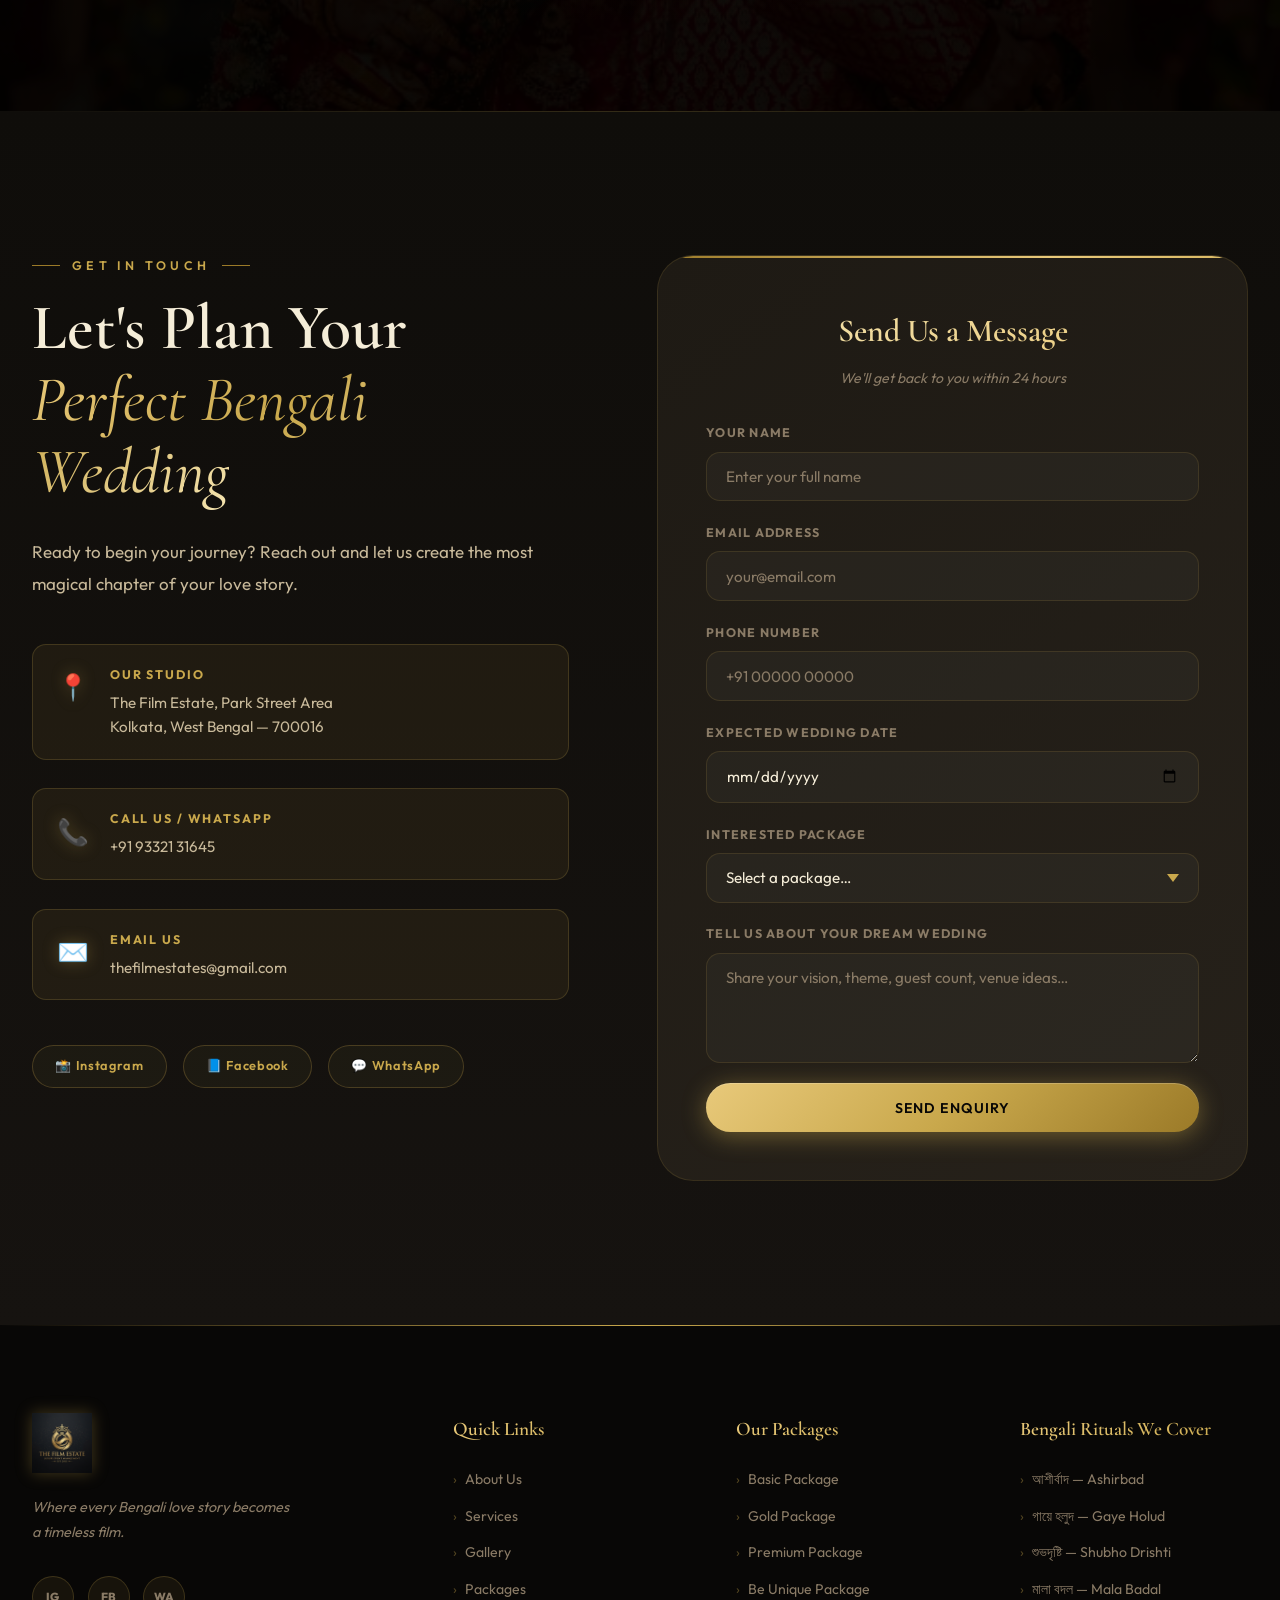
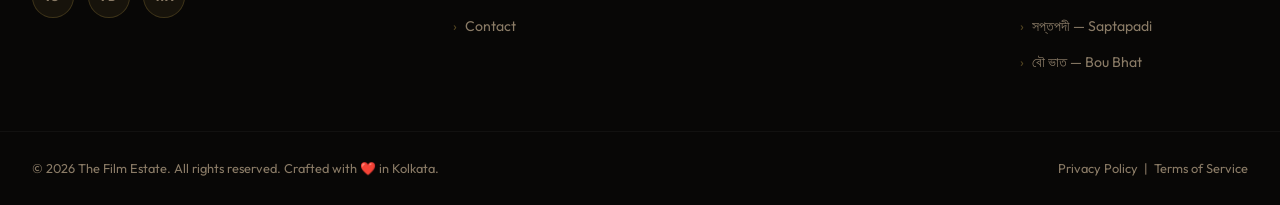
==== commit dbf51871: "next changes" ====
--- a/index.html
+++ b/index.html
@@ -29,11 +29,7 @@
   <nav class="navbar" id="navbar">
     <div class="nav-inner">
       <a href="#hero" class="nav-logo">
-        <span class="logo-icon">🎬</span>
-        <div class="logo-text">
-          <span class="logo-main">The Film Estate</span>
-          <span class="logo-sub">Event Management</span>
-        </div>
+        <img src="images/logo.png" alt="The Film Estate Logo" />
       </a>
       <ul class="nav-links" id="navLinks">
         <li><a href="#about" class="nav-link">About</a></li>
@@ -55,8 +51,8 @@
     <div class="particles-container" id="particlesContainer"></div>
 
     <div class="hero-slider">
-      <div class="hero-slide active" style="background-image: url('images/couple3.jpg')"></div>
-      <div class="hero-slide" style="background-image: url('images/couple2.jpg')"></div>
+      <div class="hero-slide active" style="background-image: url('images/couple1.jpg')"></div>
+      <div class="hero-slide" style="background-image: url('images/bride2.jpg')"></div>
       <div class="hero-slide" style="background-image: url('images/bride1.jpg')"></div>
     </div>
     <div class="hero-overlay"></div>
@@ -123,7 +119,7 @@
       <div class="about-grid">
         <div class="about-images">
           <div class="about-img-main reveal-left">
-            <img src="images/couple1.jpg" alt="Beautiful Bengali couple in traditional attire" loading="lazy" />
+            <img src="images/about-us.jpg" alt="Beautiful Bengali couple in traditional attire" loading="lazy" />
           </div>
           <div class="about-img-secondary reveal-left" style="transition-delay:0.25s">
             <img src="images/bride2.jpg" alt="Bride in traditional Bengali wedding" loading="lazy" />
@@ -575,37 +571,31 @@
             <div class="contact-item">
               <span class="contact-icon">📞</span>
               <div>
-                <strong>Call Us</strong>
-                <p>+91 98300 00000<br/>+91 98765 43210</p>
+                <strong>Call Us / WhatsApp</strong>
+                <p><a href="tel:+919332131645">+91 93321 31645</a></p>
               </div>
             </div>
             <div class="contact-item">
               <span class="contact-icon">✉️</span>
               <div>
                 <strong>Email Us</strong>
-                <p>hello@thefilmestate.in<br/>bookings@thefilmestate.in</p>
+                <p><a href="mailto:thefilmestates@gmail.com">thefilmestates@gmail.com</a></p>
               </div>
             </div>
           </div>
           <div class="social-links">
-            <a href="#" class="social-link" id="social-instagram" aria-label="Instagram">📸 Instagram</a>
-            <a href="#" class="social-link" id="social-facebook" aria-label="Facebook">📘 Facebook</a>
-            <a href="#" class="social-link" id="social-youtube" aria-label="YouTube">▶️ YouTube</a>
+            <a href="https://www.instagram.com/thefilmestates?igsh=djJscGx5OGw2YTA2" target="_blank" rel="noopener" class="social-link" id="social-instagram" aria-label="Instagram">📸 Instagram</a>
+            <a href="https://www.facebook.com/share/1EQD1YFMgE/" target="_blank" rel="noopener" class="social-link" id="social-facebook" aria-label="Facebook">📘 Facebook</a>
+            <a href="https://wa.me/919332131645" target="_blank" rel="noopener" class="social-link" id="social-whatsapp" aria-label="WhatsApp">💬 WhatsApp</a>
           </div>
         </div>
         <div class="contact-form-wrap reveal-right">
           <form class="contact-form" id="contactForm" novalidate>
             <h3>Send Us a Message</h3>
             <p class="form-tagline">We'll get back to you within 24 hours</p>
-            <div class="form-row">
-              <div class="form-group">
-                <label for="bride-name">Bride's Name</label>
-                <input type="text" id="bride-name" name="brideName" placeholder="Enter bride's name" required />
-              </div>
-              <div class="form-group">
-                <label for="groom-name">Groom's Name</label>
-                <input type="text" id="groom-name" name="groomName" placeholder="Enter groom's name" required />
-              </div>
+            <div class="form-group">
+              <label for="contact-name">Your Name</label>
+              <input type="text" id="contact-name" name="fullName" placeholder="Enter your full name" required />
             </div>
             <div class="form-group">
               <label for="email">Email Address</label>
@@ -655,17 +645,13 @@
         <div class="footer-grid">
           <div class="footer-brand">
             <div class="footer-logo">
-              <span class="logo-icon">🎬</span>
-              <div>
-                <span class="logo-main">The Film Estate</span>
-                <span class="logo-sub">Event Management</span>
-              </div>
+              <img src="images/logo.png" alt="The Film Estate Logo" />
             </div>
             <p class="footer-tagline">Where every Bengali love story becomes a timeless film.</p>
             <div class="footer-socials">
-              <a href="#" aria-label="Instagram" class="footer-social-btn">IG</a>
-              <a href="#" aria-label="Facebook" class="footer-social-btn">FB</a>
-              <a href="#" aria-label="YouTube" class="footer-social-btn">YT</a>
+              <a href="https://www.instagram.com/thefilmestates?igsh=djJscGx5OGw2YTA2" target="_blank" rel="noopener" aria-label="Instagram" class="footer-social-btn">IG</a>
+              <a href="https://www.facebook.com/share/1EQD1YFMgE/" target="_blank" rel="noopener" aria-label="Facebook" class="footer-social-btn">FB</a>
+              <a href="https://wa.me/919332131645" target="_blank" rel="noopener" aria-label="WhatsApp" class="footer-social-btn">WA</a>
             </div>
           </div>
           <div class="footer-links-col">
@@ -718,15 +704,9 @@
         <p class="form-tagline">We will custom-craft a celebration as unique as your story</p>
       </div>
       <form class="contact-form modal-form" id="modalContactForm" novalidate>
-        <div class="form-row">
-          <div class="form-group">
-            <label for="modal-bride-name">Bride's Name</label>
-            <input type="text" id="modal-bride-name" name="brideName" placeholder="Enter bride's name" required />
-          </div>
-          <div class="form-group">
-            <label for="modal-groom-name">Groom's Name</label>
-            <input type="text" id="modal-groom-name" name="groomName" placeholder="Enter groom's name" required />
-          </div>
+        <div class="form-group">
+          <label for="modal-name">Your Name</label>
+          <input type="text" id="modal-name" name="fullName" placeholder="Enter your full name" required />
         </div>
         <div class="form-row">
           <div class="form-group">
--- a/style.css
+++ b/style.css
@@ -430,31 +430,17 @@
 
 .nav-logo:hover { opacity: 0.85; }
 
-.nav-logo .logo-icon {
-  font-size: 1.9rem;
-  filter: drop-shadow(0 0 8px rgba(201, 168, 76, 0.4));
-}
-
-.logo-text { display: flex; flex-direction: column; line-height: 1.1; }
-
-.logo-main {
-  font-family: var(--font-display);
-  font-size: 1.45rem;
-  font-weight: 700;
-  color: var(--gold-light);
-  letter-spacing: 0.04em;
-  background: linear-gradient(135deg, var(--gold-pale), var(--gold-light));
-  -webkit-background-clip: text;
-  -webkit-text-fill-color: transparent;
-  background-clip: text;
-}
-
-.logo-sub {
-  font-size: 0.6rem;
-  letter-spacing: 0.28em;
-  color: var(--text-muted);
-  text-transform: uppercase;
-  font-weight: 500;
+.nav-logo img {
+  height: 52px;
+  width: auto;
+  object-fit: contain;
+  filter: drop-shadow(0 0 8px rgba(201, 168, 76, 0.35));
+  transition: var(--transition);
+}
+
+.nav-logo:hover img {
+  transform: scale(1.03);
+  filter: drop-shadow(0 0 12px rgba(201, 168, 76, 0.5));
 }
 
 .nav-links {
@@ -2146,7 +2132,21 @@
   margin-bottom: 1.4rem;
 }
 
-.footer-logo .logo-icon { font-size: 2.2rem; }
+.footer-logo img {
+  height: 60px;
+  width: auto;
+  object-fit: contain;
+  filter: drop-shadow(0 0 8px rgba(201, 168, 76, 0.3));
+}
+
+.contact-item p a {
+  transition: var(--transition-fast);
+}
+
+.contact-item p a:hover {
+  color: var(--gold-light);
+  text-decoration: underline;
+}
 
 .footer-tagline {
   font-size: 0.9rem;
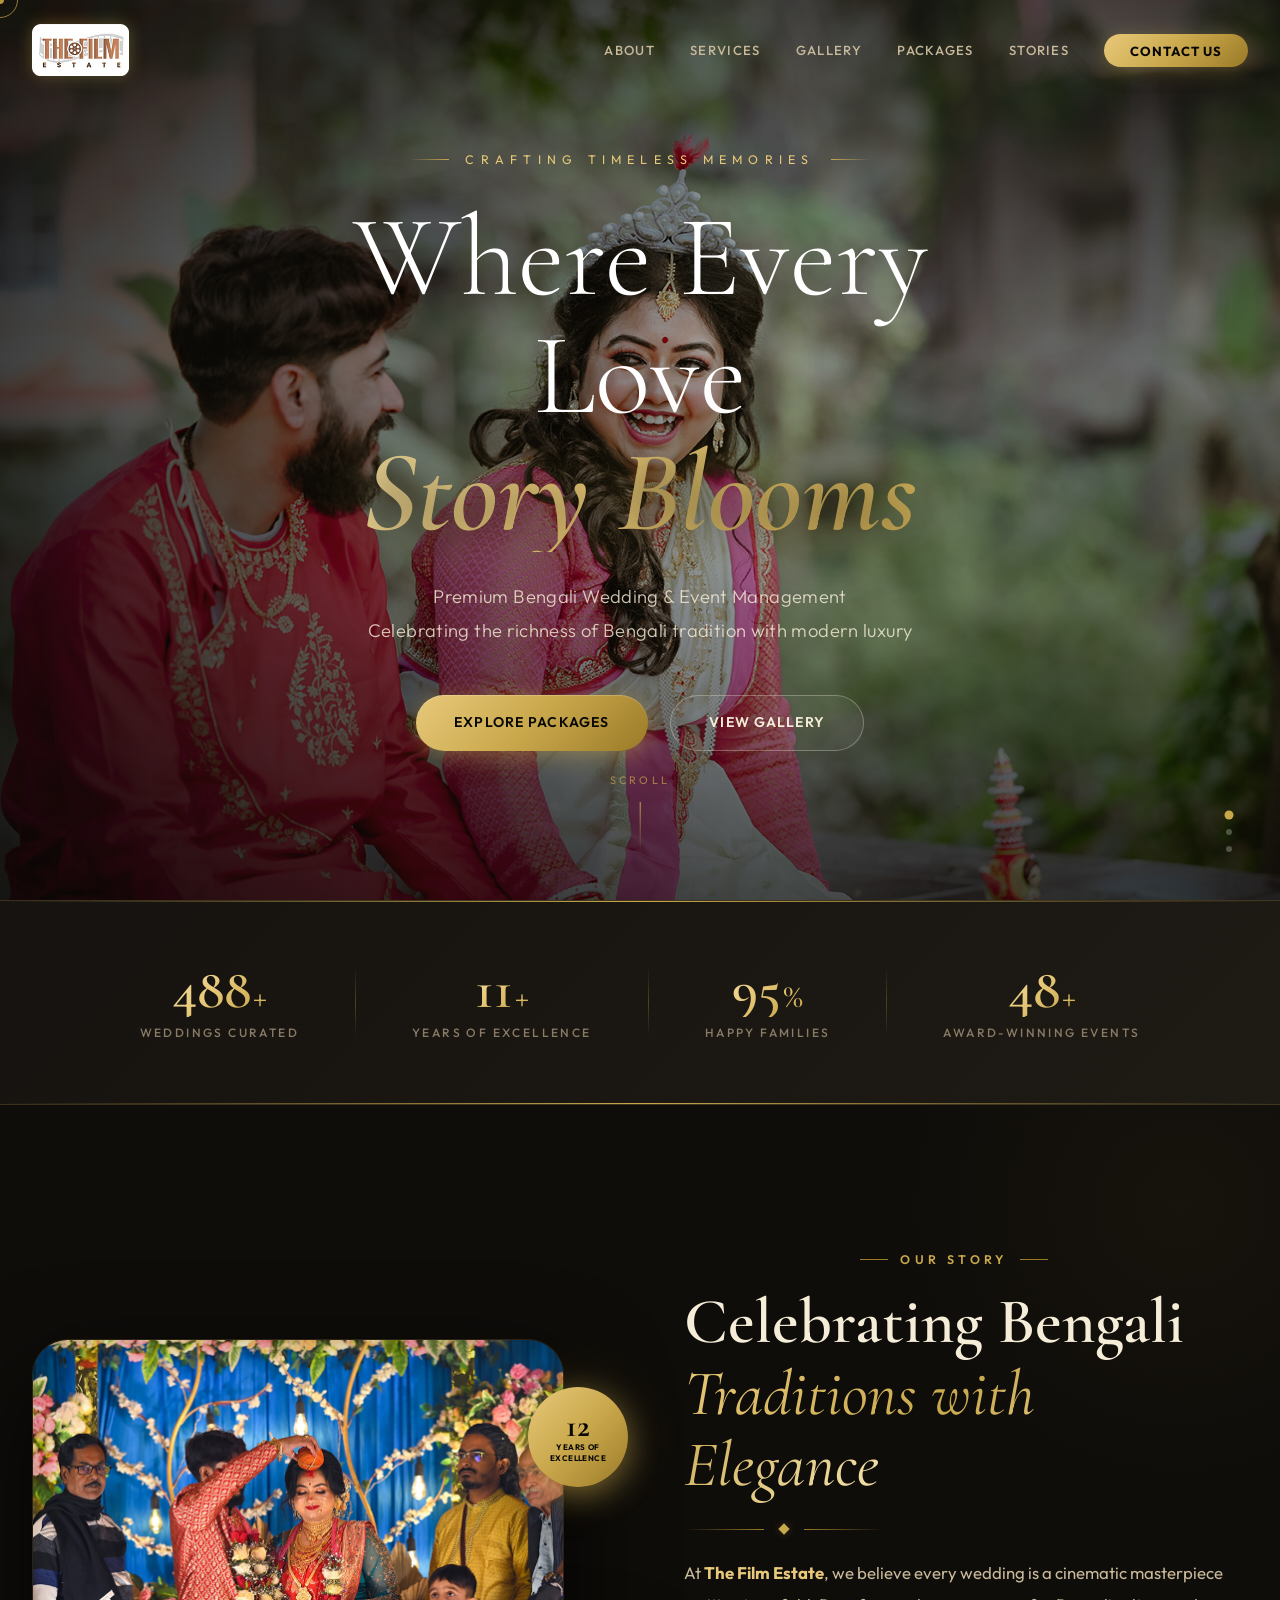
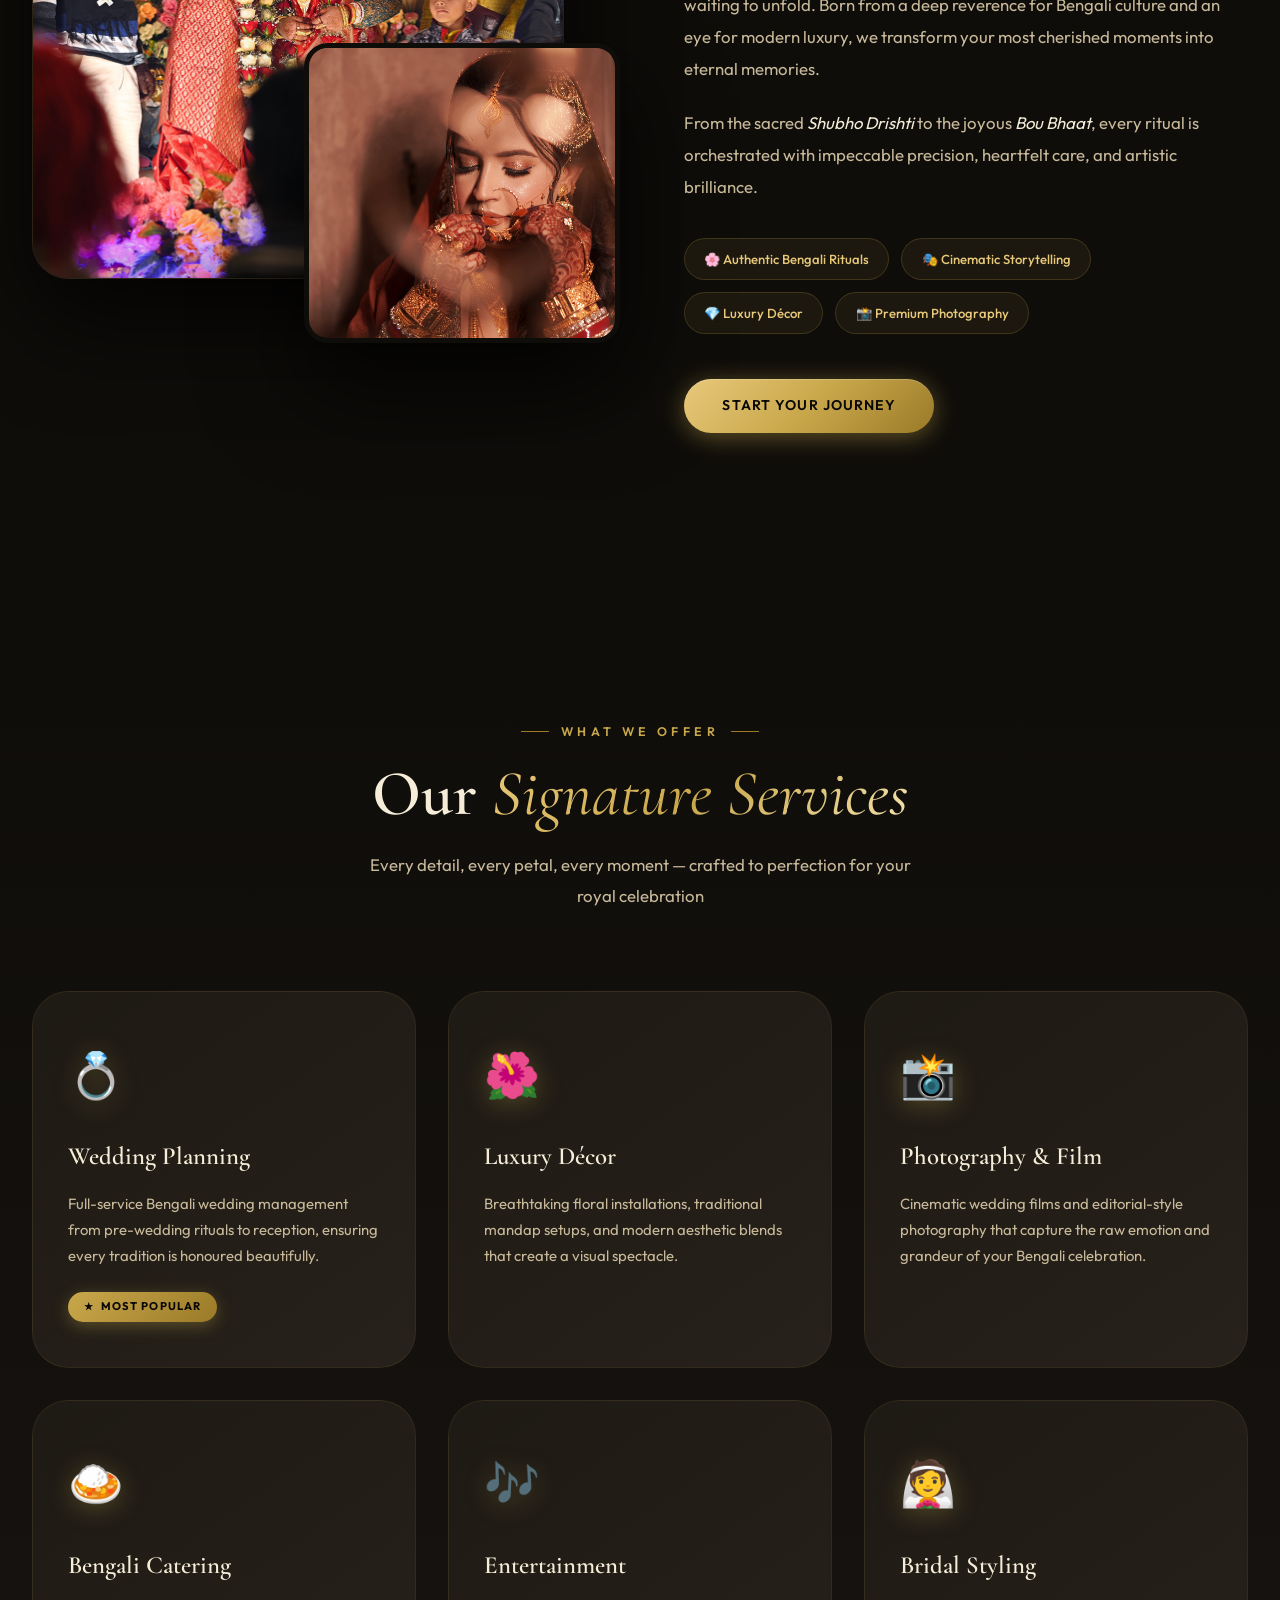
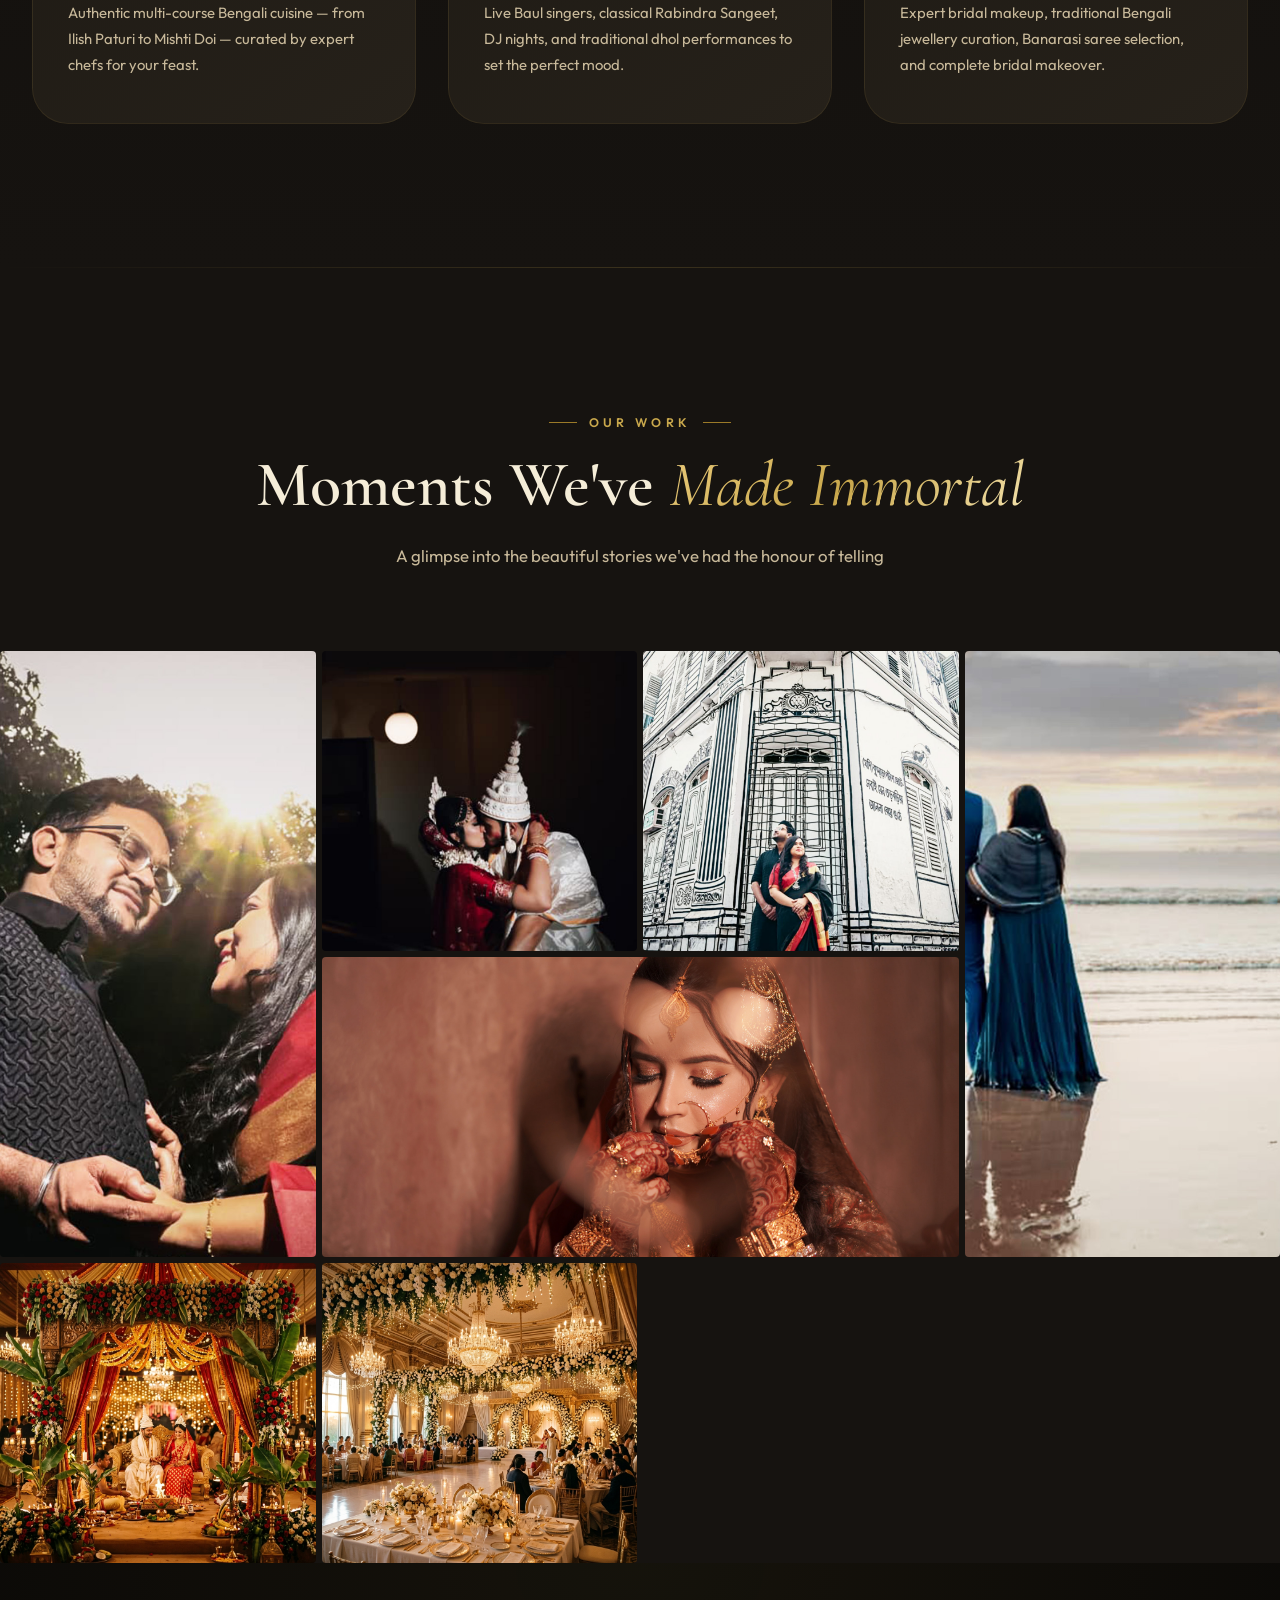
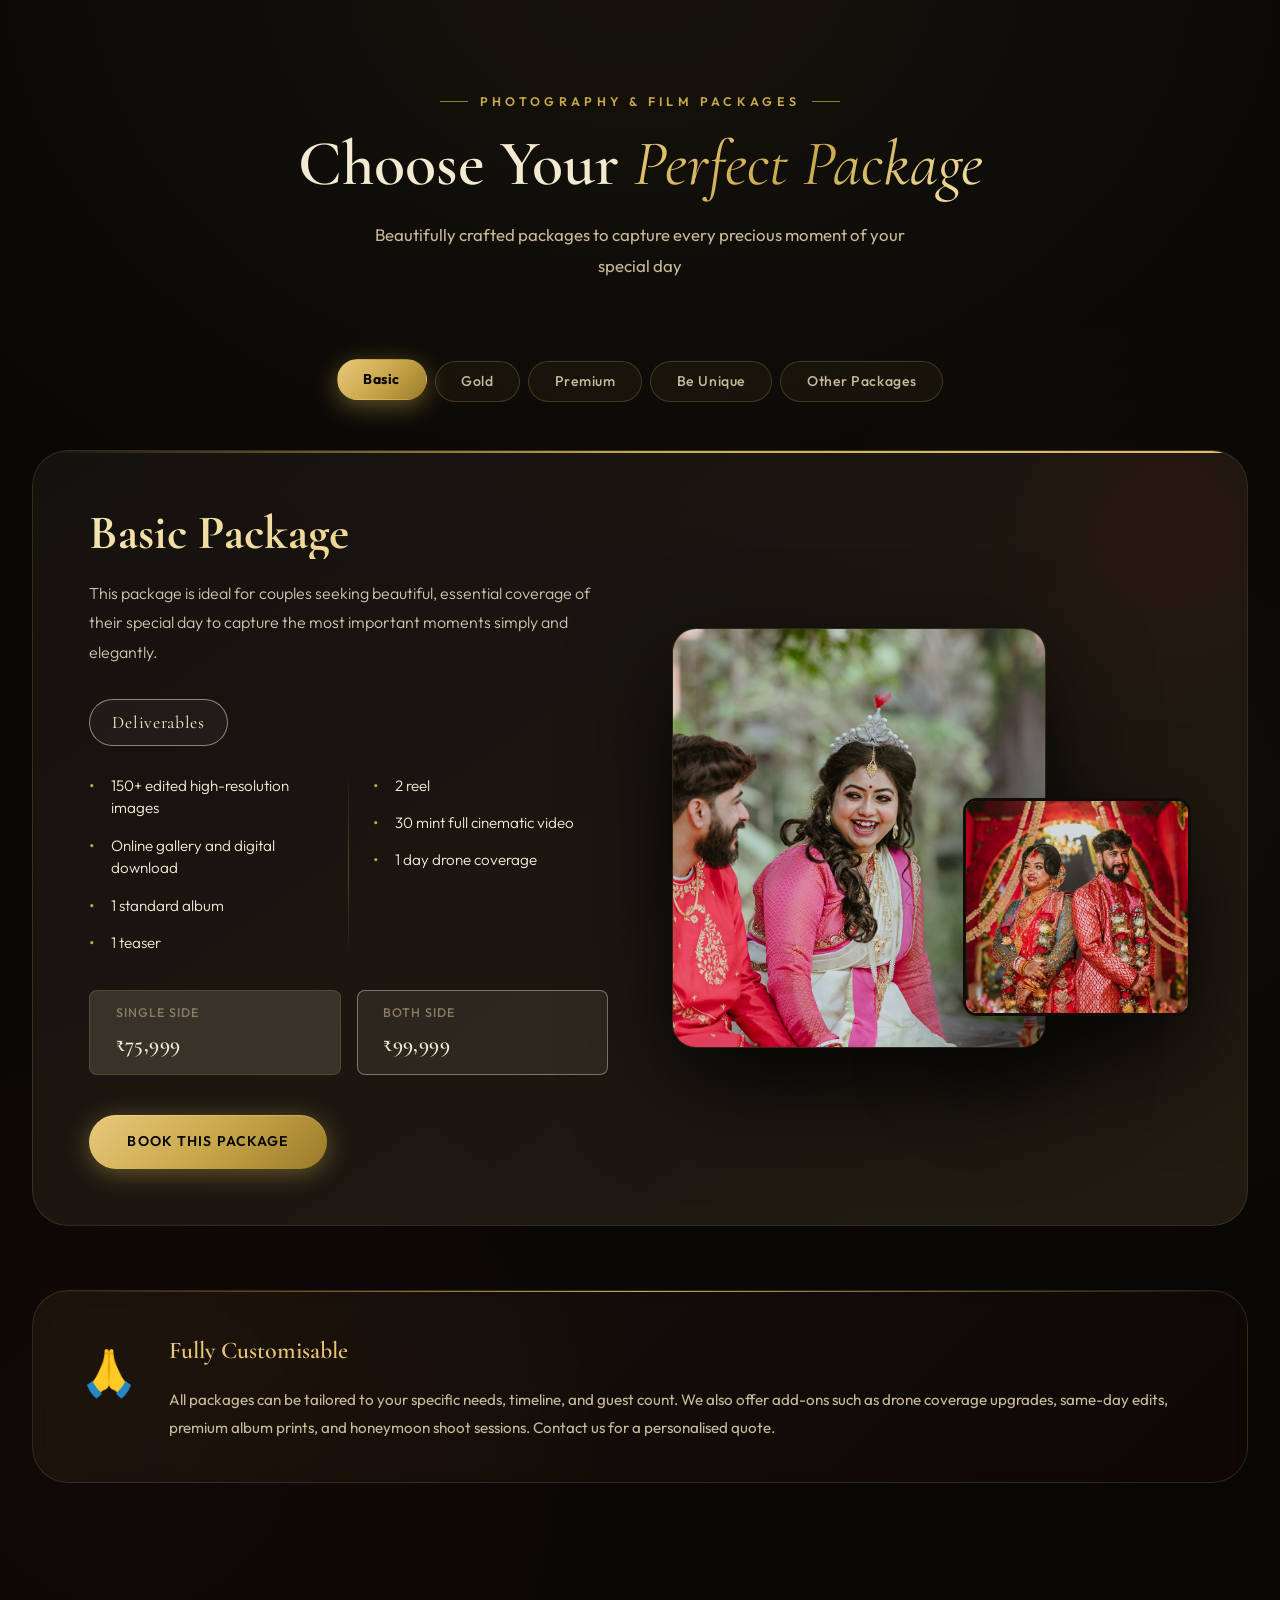
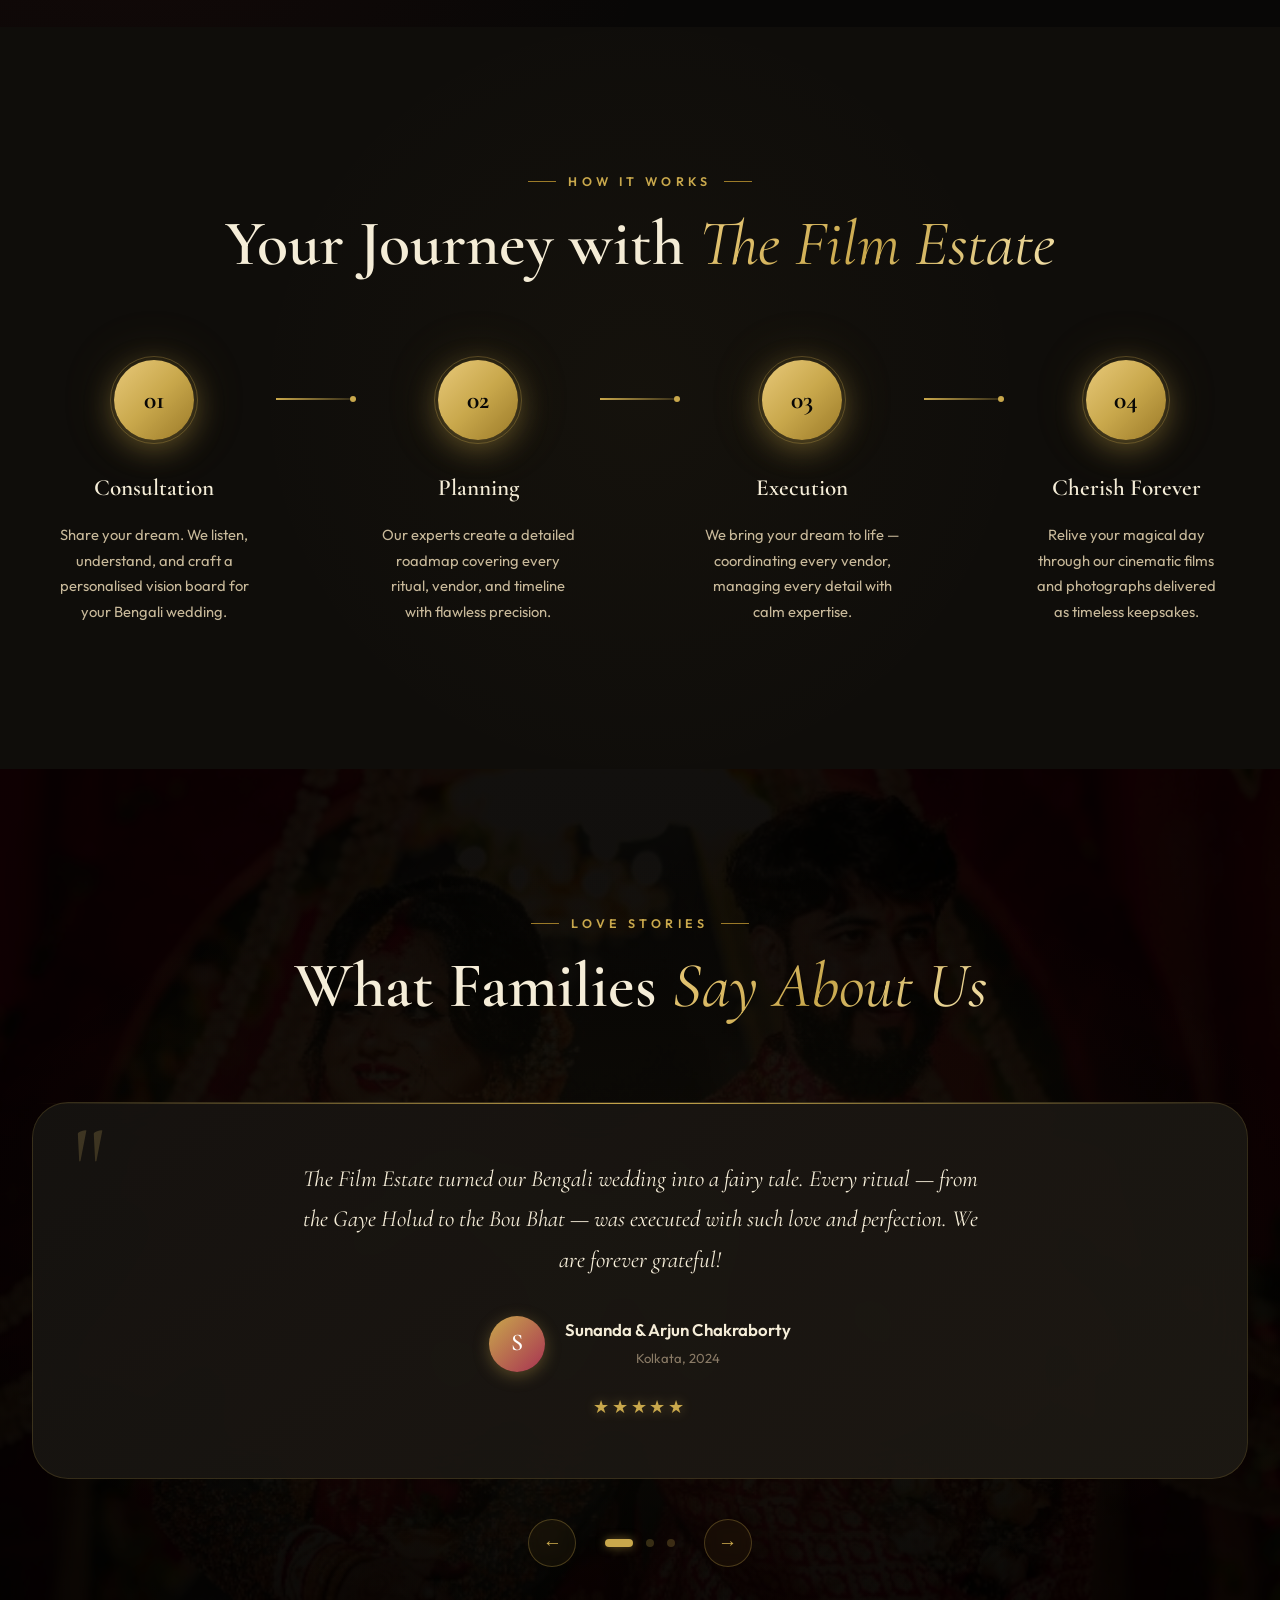
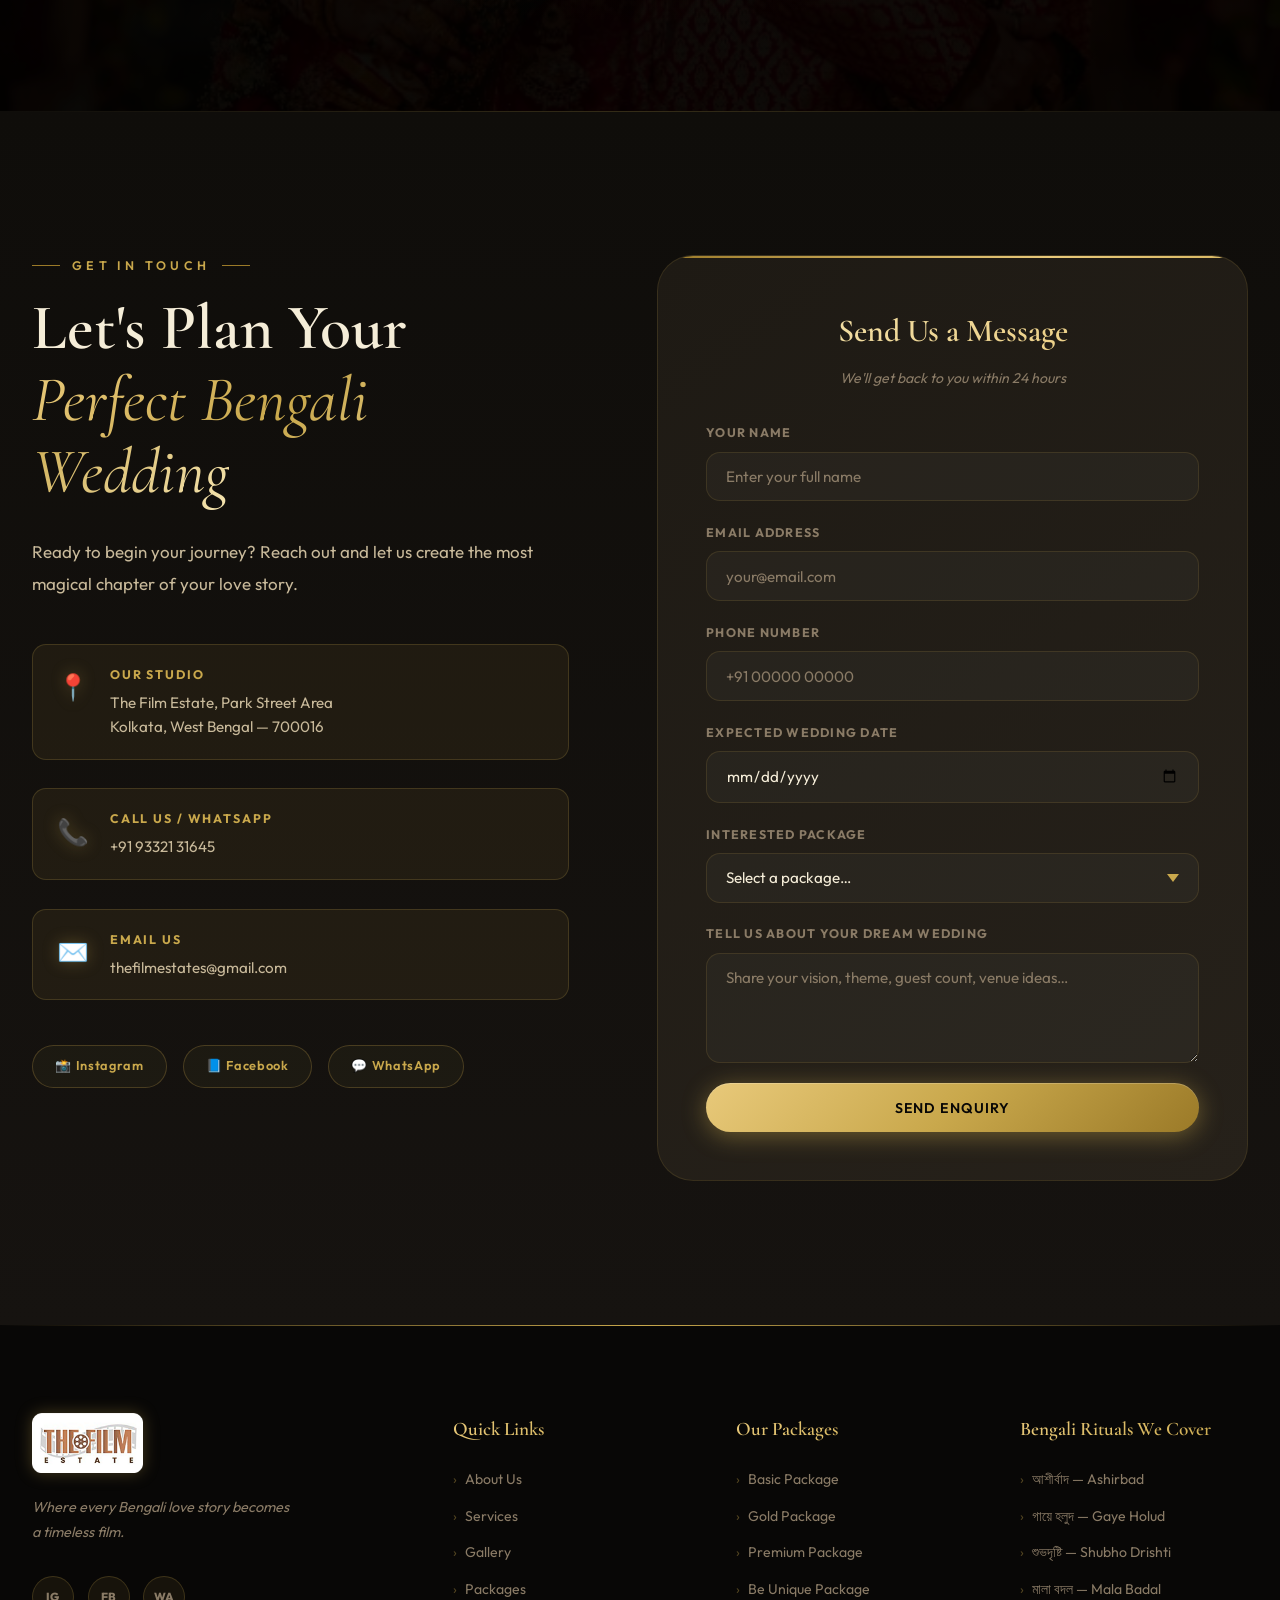
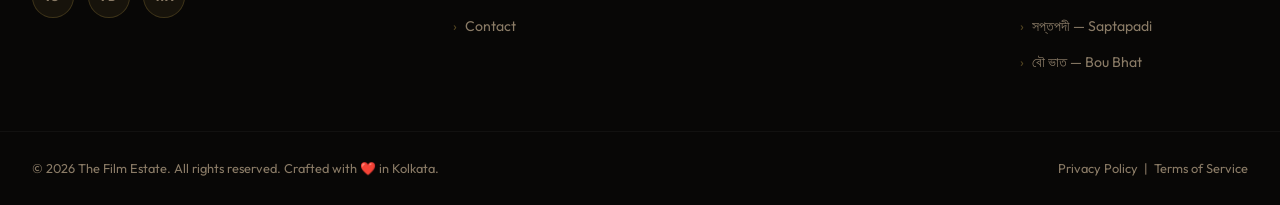
==== commit c1e2aa53: "hi" ====
--- a/index.html
+++ b/index.html
@@ -11,6 +11,10 @@
   <link rel="preconnect" href="https://fonts.googleapis.com" />
   <link rel="preconnect" href="https://fonts.gstatic.com" crossorigin />
   <link href="https://fonts.googleapis.com/css2?family=Cormorant+Garamond:ital,wght@0,300;0,400;0,500;0,600;0,700;1,300;1,400;1,600&family=Outfit:wght@300;400;500;600&family=Dancing+Script:wght@600;700&family=Playfair+Display:ital,wght@0,400;0,700;1,400&display=swap" rel="stylesheet" />
+  <link rel="preload" as="image" href="images/logo.png" />
+  <link rel="preload" as="image" href="images/couple1.jpg" />
+  <link rel="preload" as="image" href="images/bride2.jpg" />
+  <link rel="preload" as="image" href="images/bride1.jpg" />
   <link rel="stylesheet" href="style.css" />
 </head>
 <body>
--- a/style.css
+++ b/style.css
@@ -2086,6 +2086,35 @@
 
 .form-group textarea { resize: vertical; min-height: 110px; }
 
+/* Validation styles */
+.form-group.error input,
+.form-group.error select,
+.form-group.error textarea {
+  border-color: var(--crimson-light);
+  background: rgba(139, 26, 26, 0.05);
+}
+
+.form-group.error input:focus,
+.form-group.error select:focus,
+.form-group.error textarea:focus {
+  box-shadow: 0 0 0 3px rgba(192, 57, 43, 0.15);
+}
+
+.form-group .error-message {
+  color: var(--crimson-light);
+  font-size: 0.76rem;
+  margin-top: 0.35rem;
+  display: none;
+  font-weight: 500;
+  letter-spacing: 0.02em;
+}
+
+.form-group.error .error-message {
+  display: block;
+  animation: fadeInUp 0.3s ease;
+}
+
+
 .form-success {
   display: none;
   margin-top: 1.4rem;
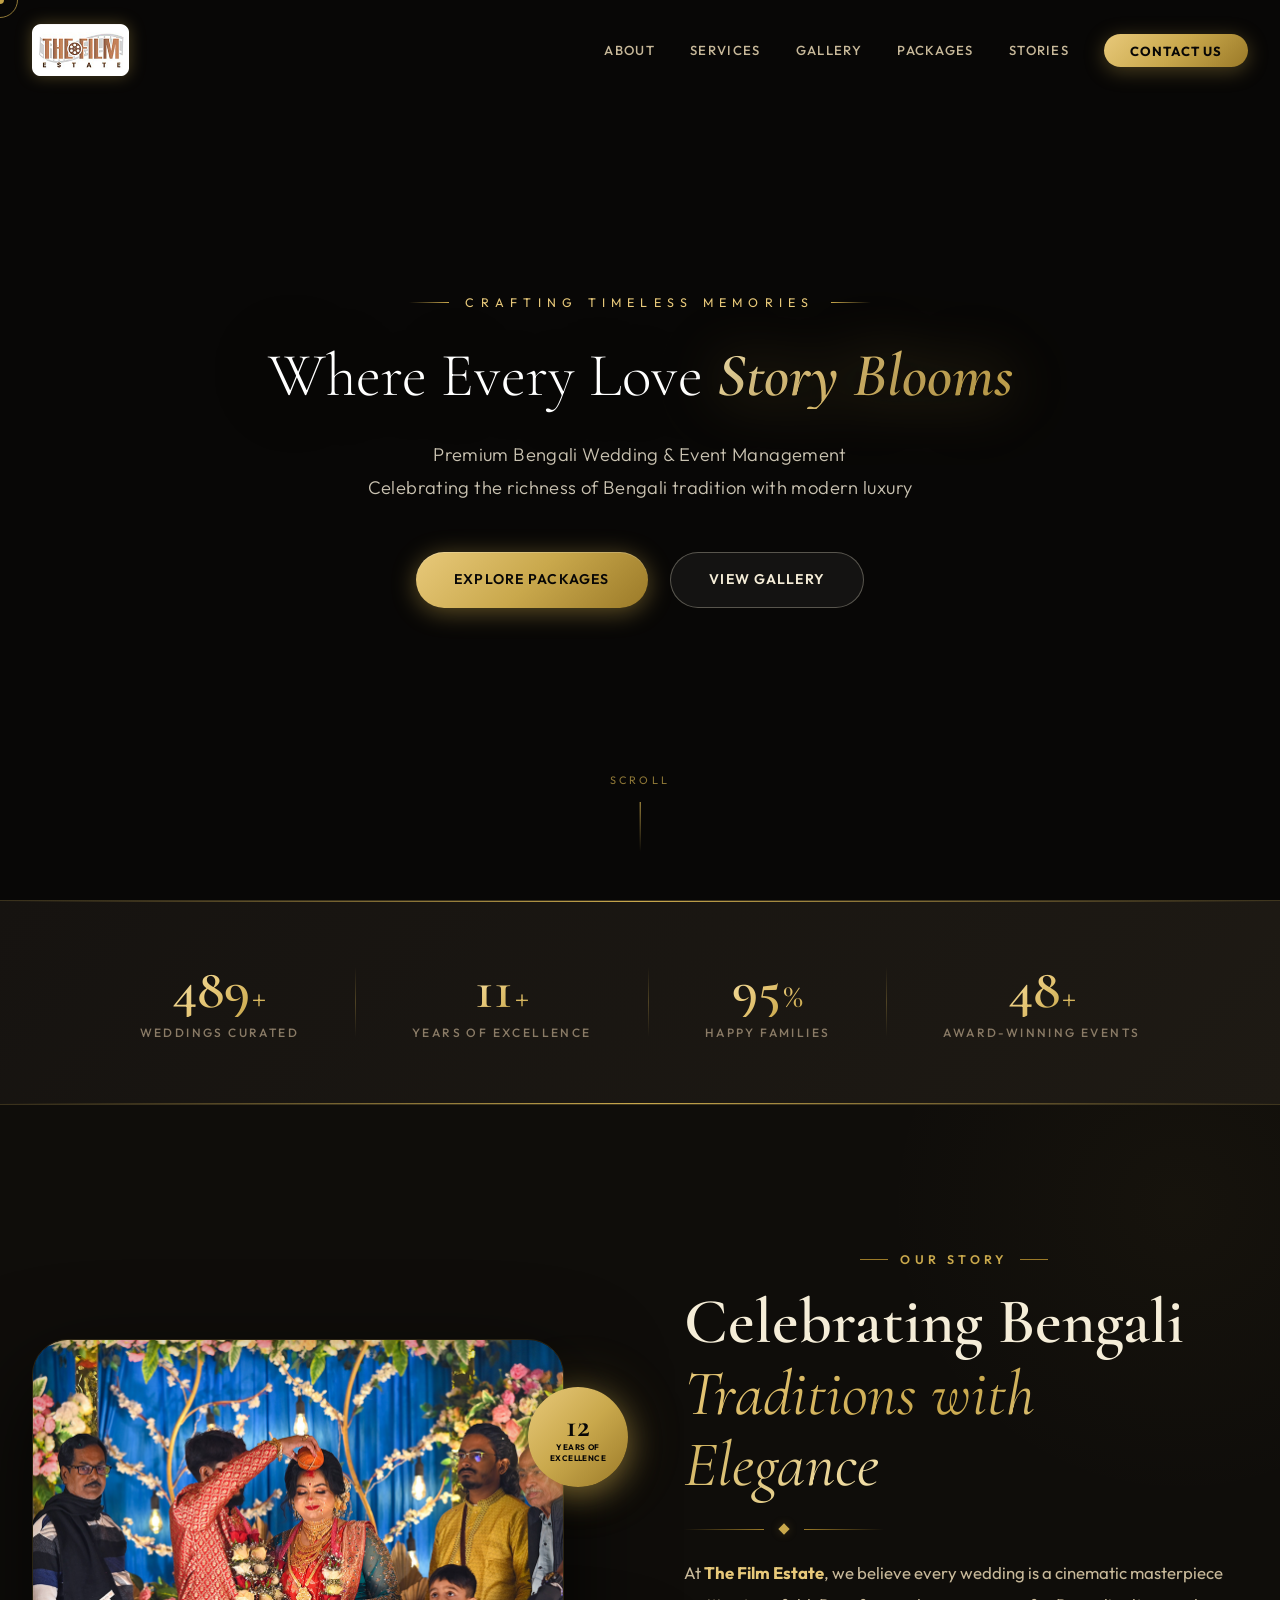
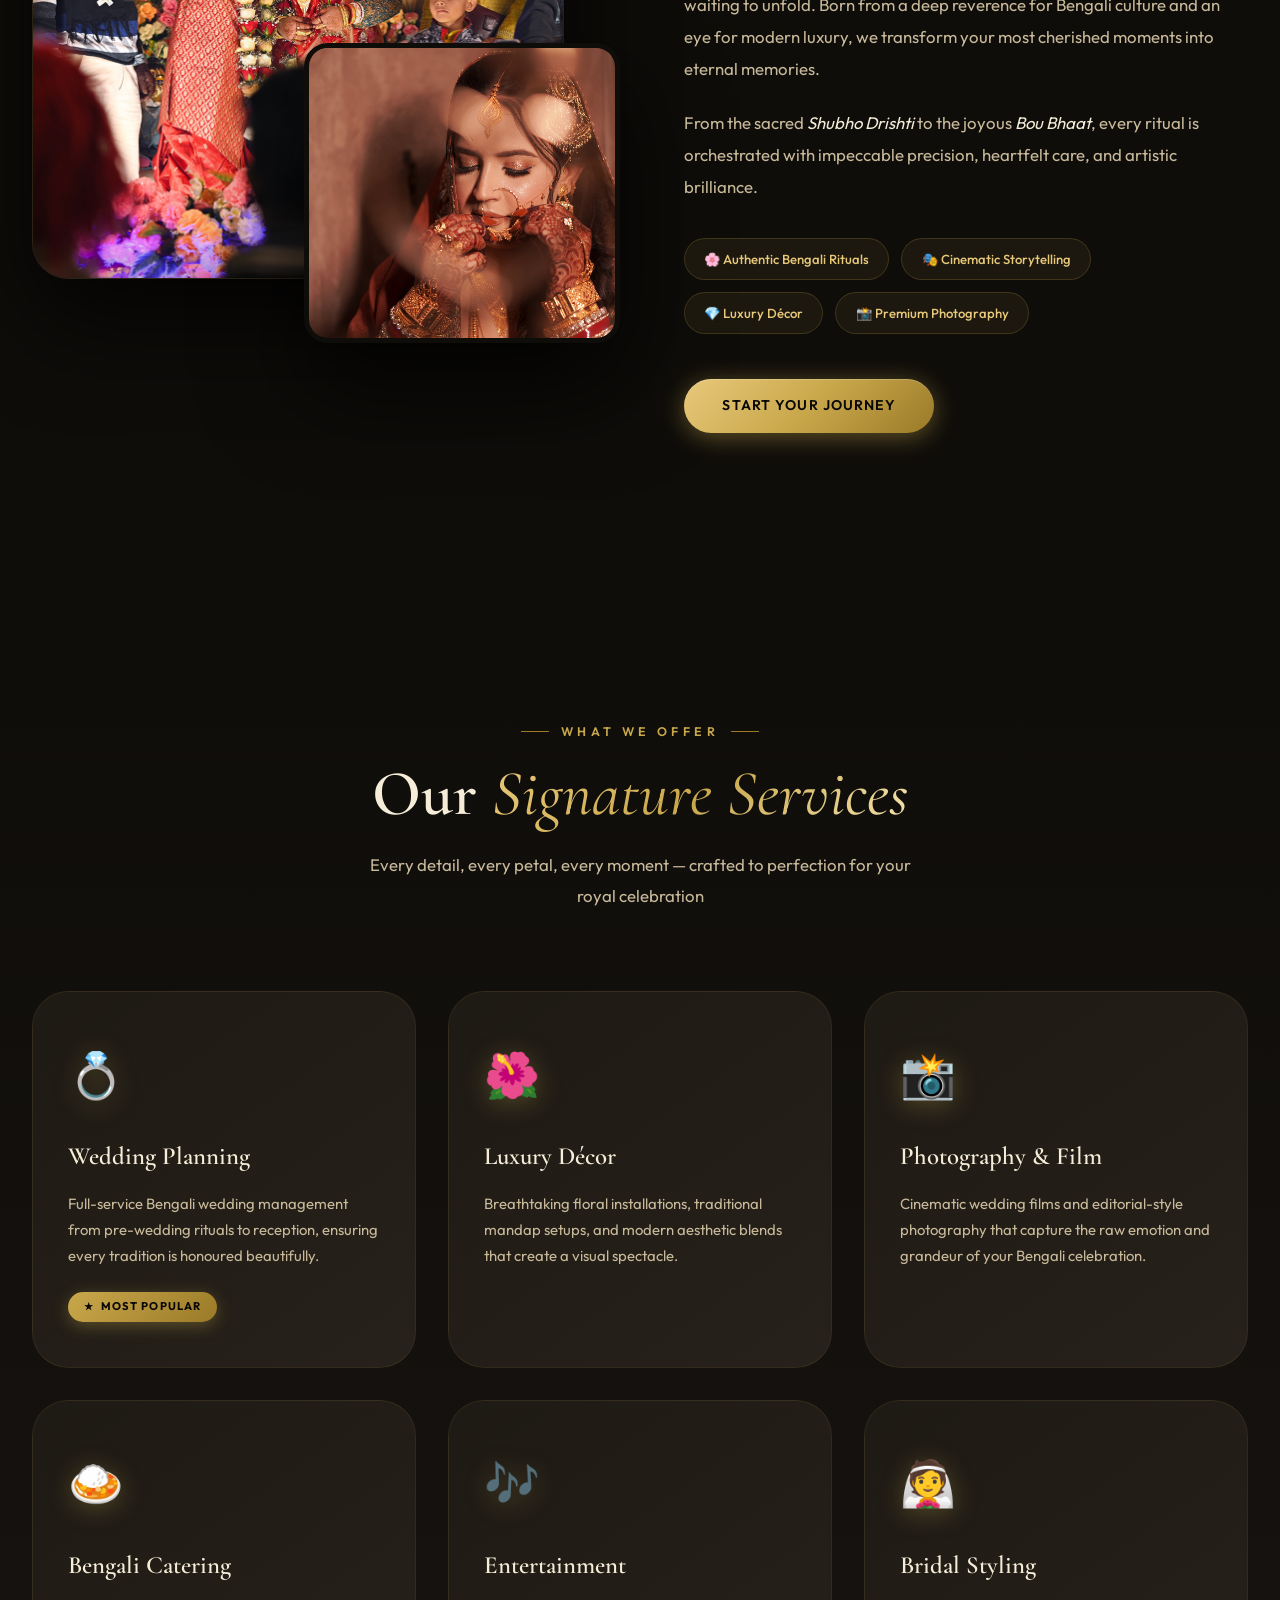
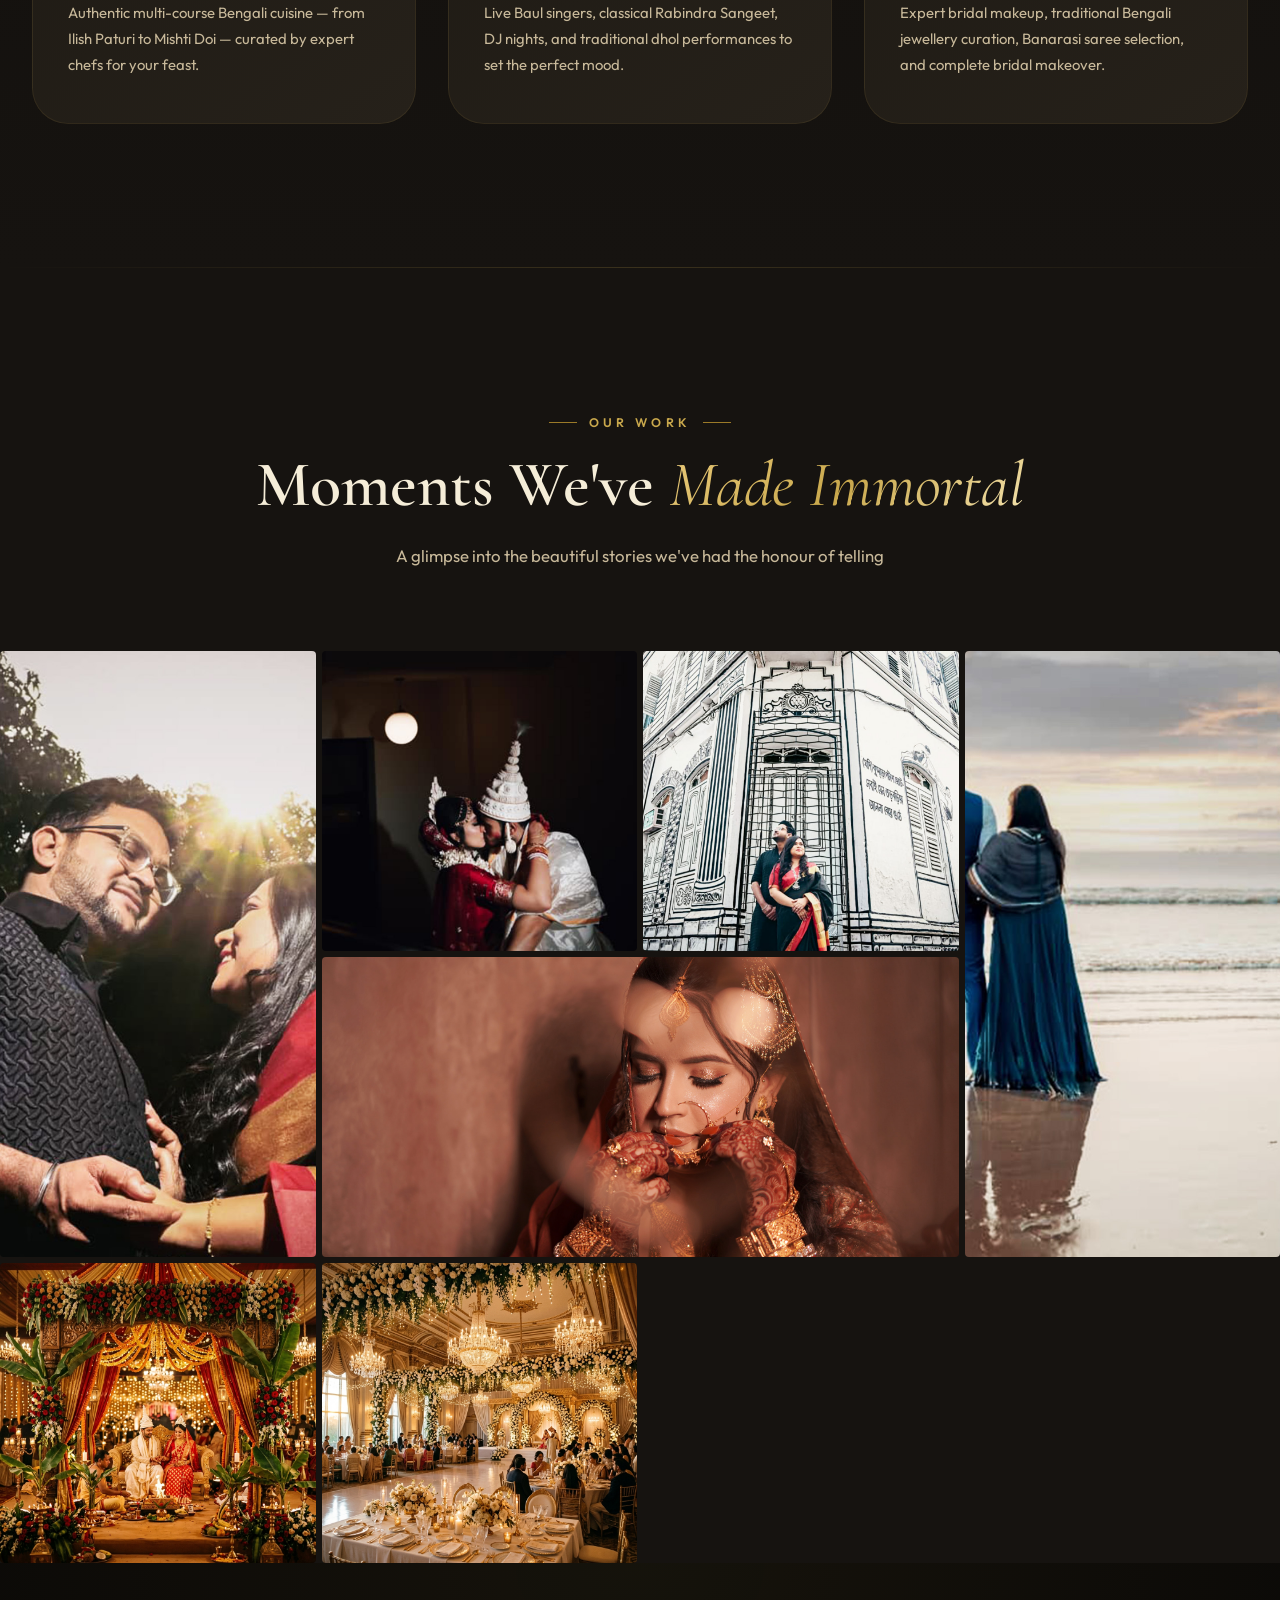
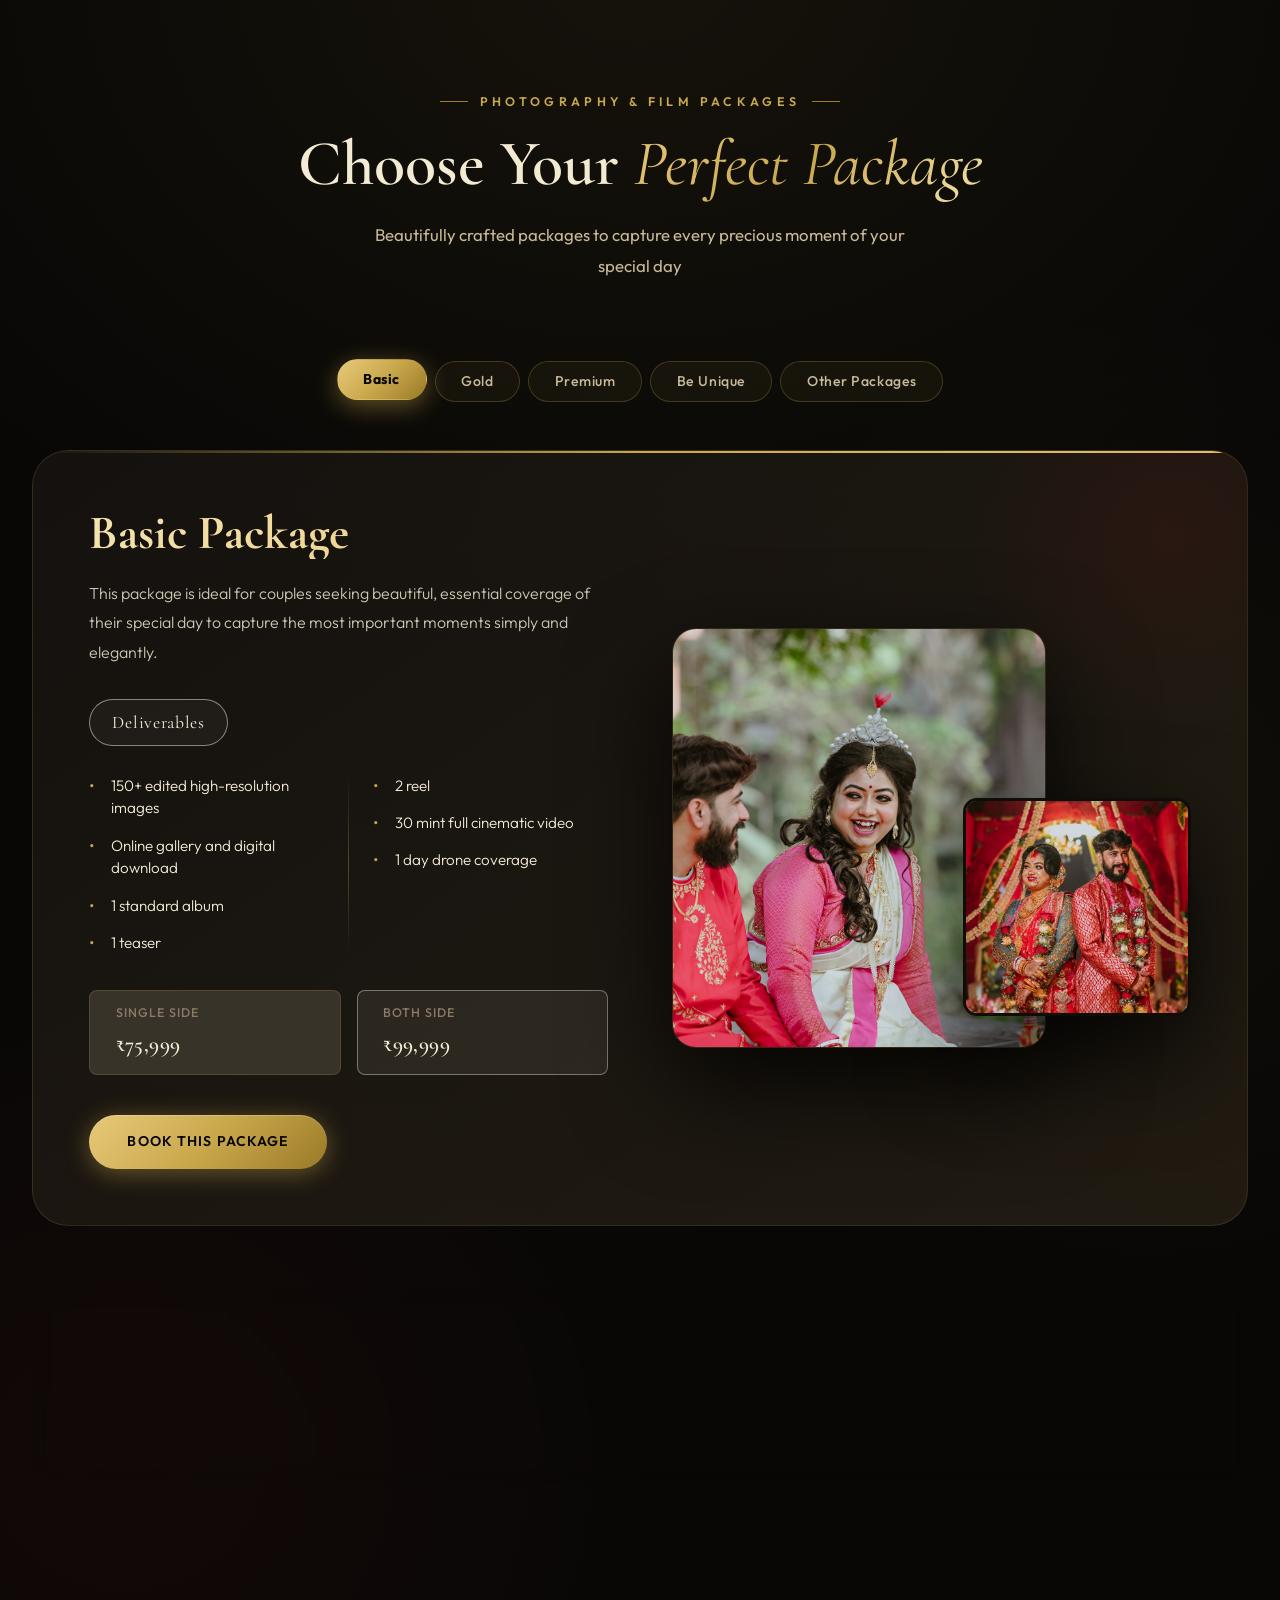
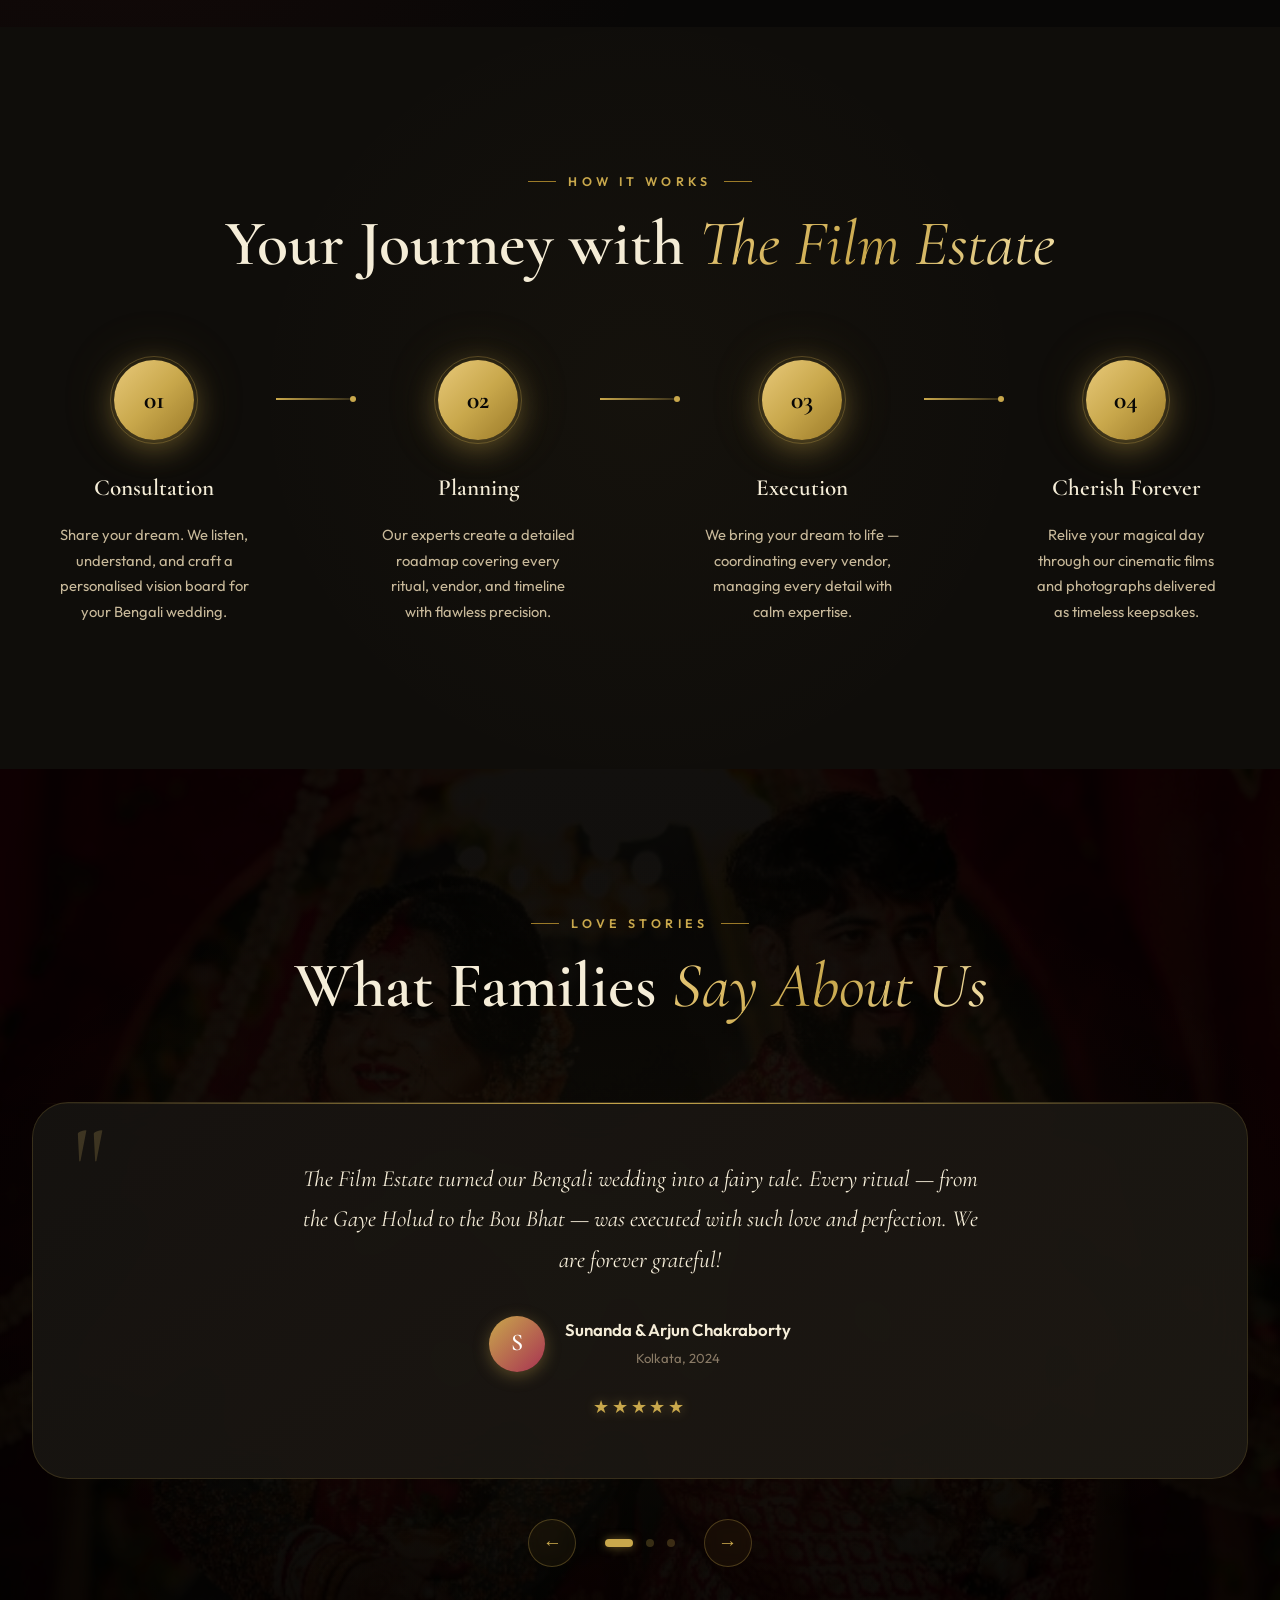
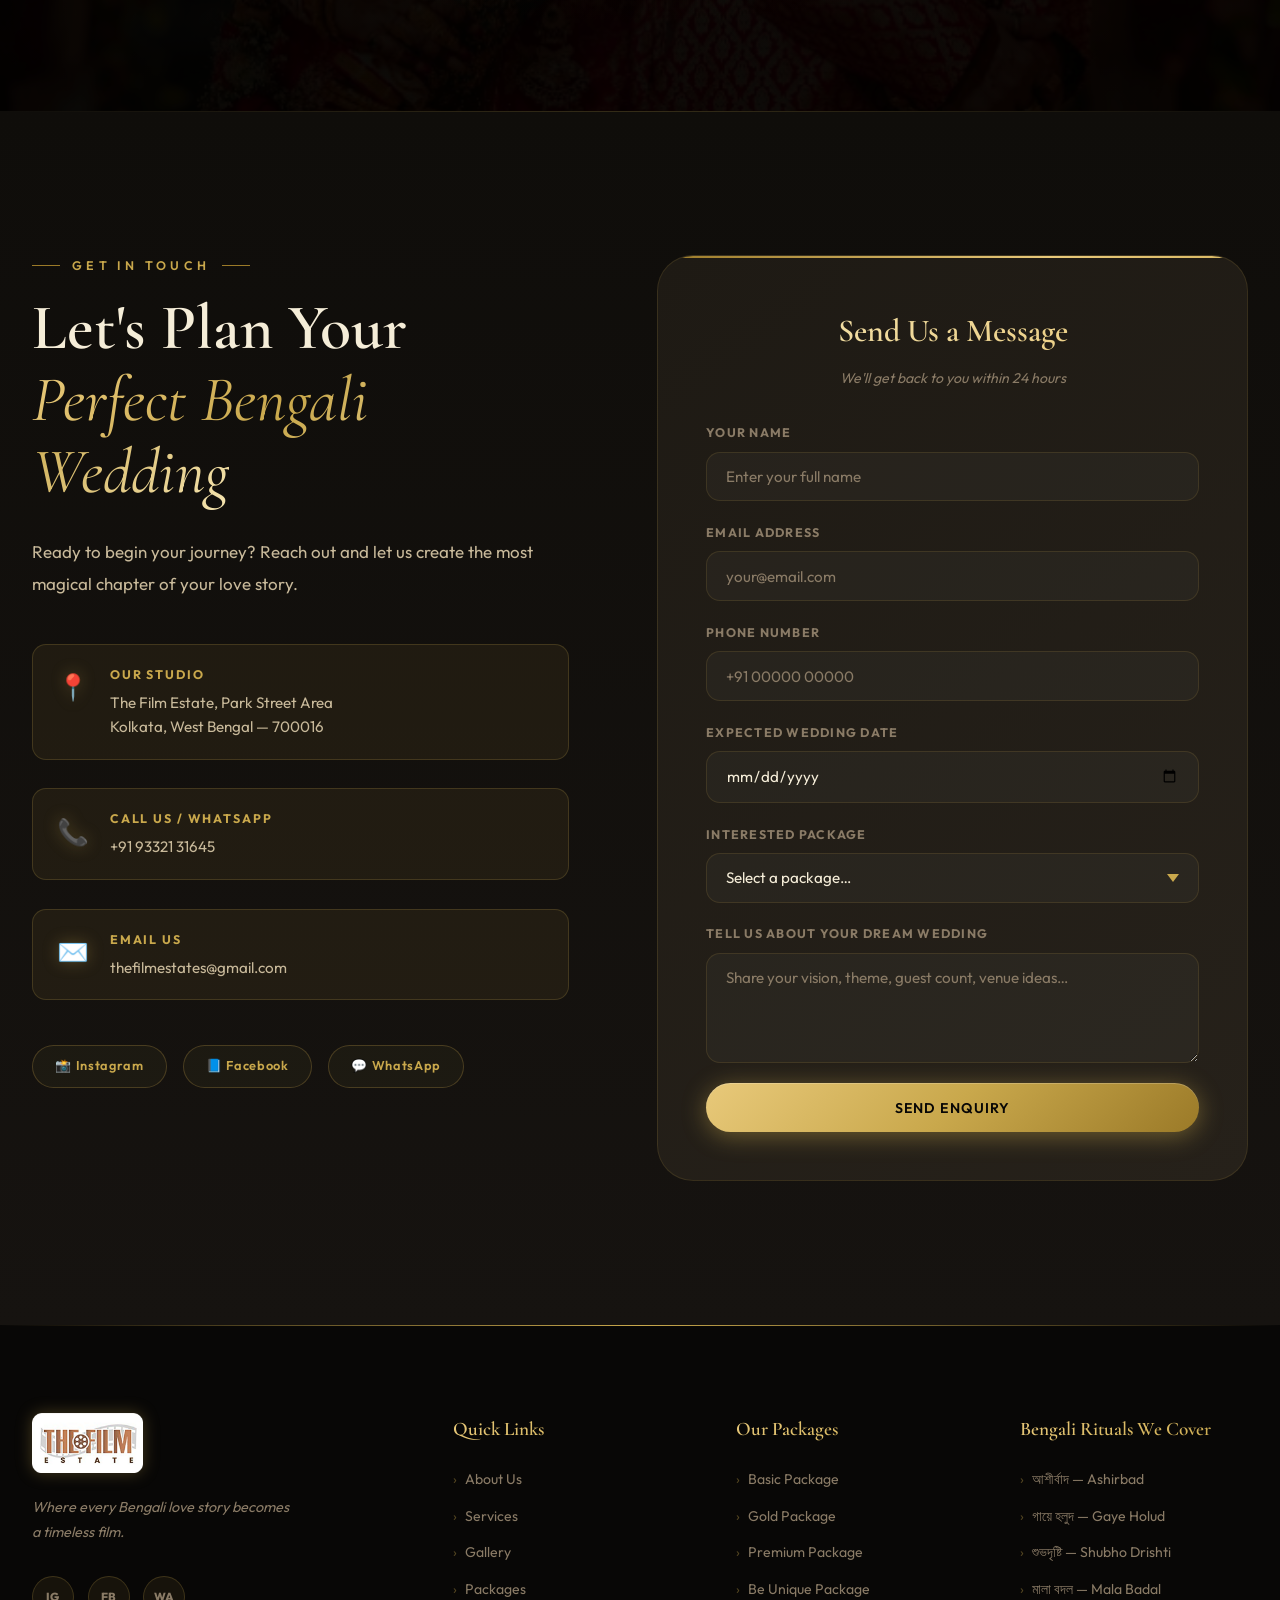
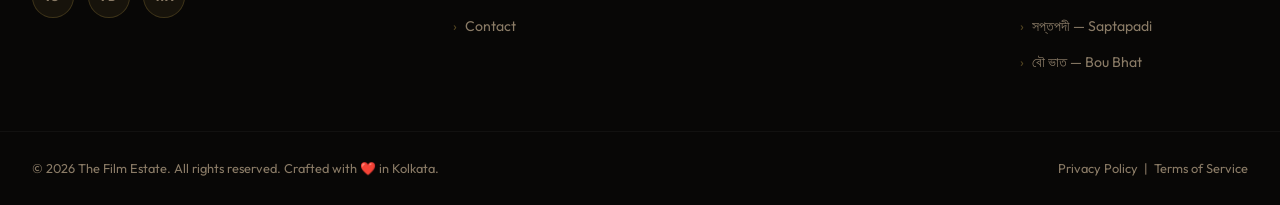
==== commit bf36cc43: "hi" ====
--- a/index.html
+++ b/index.html
@@ -1,22 +1,26 @@
 <!DOCTYPE html>
 <html lang="en">
+
 <head>
   <meta charset="UTF-8" />
   <meta name="viewport" content="width=device-width, initial-scale=1.0" />
   <title>The Film Estate — Luxury Bengali Wedding &amp; Event Management</title>
-  <meta name="description" content="The Film Estate is a premier event management company specialising in authentic Bengali weddings and luxury celebrations. Explore our Bengali wedding packages and make your day unforgettable." />
-  <meta name="keywords" content="Bengali wedding, Bengali wedding planner, Kolkata wedding, luxury event management, Gaye Holud, Biye, wedding photography" />
+  <meta name="description"
+    content="The Film Estate is a premier event management company specialising in authentic Bengali weddings and luxury celebrations. Explore our Bengali wedding packages and make your day unforgettable." />
+  <meta name="keywords"
+    content="Bengali wedding, Bengali wedding planner, Kolkata wedding, luxury event management, Gaye Holud, Biye, wedding photography" />
   <meta property="og:title" content="The Film Estate — Luxury Bengali Wedding &amp; Event Management" />
-  <meta property="og:description" content="Premier Bengali wedding management — where love stories become timeless films." />
+  <meta property="og:description"
+    content="Premier Bengali wedding management — where love stories become timeless films." />
   <link rel="preconnect" href="https://fonts.googleapis.com" />
   <link rel="preconnect" href="https://fonts.gstatic.com" crossorigin />
-  <link href="https://fonts.googleapis.com/css2?family=Cormorant+Garamond:ital,wght@0,300;0,400;0,500;0,600;0,700;1,300;1,400;1,600&family=Outfit:wght@300;400;500;600&family=Dancing+Script:wght@600;700&family=Playfair+Display:ital,wght@0,400;0,700;1,400&display=swap" rel="stylesheet" />
+  <link
+    href="https://fonts.googleapis.com/css2?family=Cormorant+Garamond:ital,wght@0,300;0,400;0,500;0,600;0,700;1,300;1,400;1,600&family=Outfit:wght@300;400;500;600&family=Dancing+Script:wght@600;700&family=Playfair+Display:ital,wght@0,400;0,700;1,400&display=swap"
+    rel="stylesheet" />
   <link rel="preload" as="image" href="images/logo.png" />
-  <link rel="preload" as="image" href="images/couple1.jpg" />
-  <link rel="preload" as="image" href="images/bride2.jpg" />
-  <link rel="preload" as="image" href="images/bride1.jpg" />
   <link rel="stylesheet" href="style.css" />
 </head>
+
 <body>
 
   <!-- ===================== CUSTOM CURSOR ===================== -->
@@ -54,16 +58,18 @@
     <!-- Floating Particles -->
     <div class="particles-container" id="particlesContainer"></div>
 
-    <div class="hero-slider">
-      <div class="hero-slide active" style="background-image: url('images/couple1.jpg')"></div>
-      <div class="hero-slide" style="background-image: url('images/bride2.jpg')"></div>
-      <div class="hero-slide" style="background-image: url('images/bride1.jpg')"></div>
+    <div class="hero-video-container">
+      <video class="hero-video" autoplay loop muted playsinline>
+        <source src="images/bnner-video.mp4" type="video/mp4" />
+        Your browser does not support the video tag.
+      </video>
     </div>
     <div class="hero-overlay"></div>
     <div class="hero-content">
       <p class="hero-tagline">Crafting Timeless Memories</p>
-      <h1 class="hero-title">Where Every Love<br/><em>Story Blooms</em></h1>
-      <p class="hero-subtitle">Premium Bengali Wedding &amp; Event Management<br/>Celebrating the richness of Bengali tradition with modern luxury</p>
+      <h1 class="hero-title">Where Every Love <em>Story Blooms</em></h1>
+      <p class="hero-subtitle">Premium Bengali Wedding &amp; Event Management<br />Celebrating the richness of Bengali
+        tradition with modern luxury</p>
       <div class="hero-btns">
         <a href="#packages" class="btn btn-gold" id="hero-explore-btn">
           <span>Explore Packages</span>
@@ -79,11 +85,6 @@
       <span>Scroll</span>
       <div class="scroll-line"></div>
     </div>
-    <div class="hero-dots">
-      <button class="dot active" id="dot-0" aria-label="Slide 1"></button>
-      <button class="dot" id="dot-1" aria-label="Slide 2"></button>
-      <button class="dot" id="dot-2" aria-label="Slide 3"></button>
-    </div>
   </section>
 
   <!-- ===================== STATS RIBBON ===================== -->
@@ -130,19 +131,22 @@
           </div>
           <div class="about-badge">
             <span class="badge-number">12</span>
-            <span class="badge-text">Years of<br/>Excellence</span>
+            <span class="badge-text">Years of<br />Excellence</span>
           </div>
         </div>
         <div class="about-content reveal-right">
           <p class="section-eyebrow">Our Story</p>
-          <h2 class="section-title">Celebrating Bengali<br/><em>Traditions with Elegance</em></h2>
+          <h2 class="section-title">Celebrating Bengali<br /><em>Traditions with Elegance</em></h2>
           <div class="ornament" style="justify-content:flex-start; margin: 1.5rem 0;">
             <div class="ornament-line"></div>
             <div class="ornament-diamond"></div>
             <div class="ornament-line right"></div>
           </div>
-          <p class="about-desc">At <strong>The Film Estate</strong>, we believe every wedding is a cinematic masterpiece waiting to unfold. Born from a deep reverence for Bengali culture and an eye for modern luxury, we transform your most cherished moments into eternal memories.</p>
-          <p class="about-desc">From the sacred <em>Shubho Drishti</em> to the joyous <em>Bou Bhaat</em>, every ritual is orchestrated with impeccable precision, heartfelt care, and artistic brilliance.</p>
+          <p class="about-desc">At <strong>The Film Estate</strong>, we believe every wedding is a cinematic masterpiece
+            waiting to unfold. Born from a deep reverence for Bengali culture and an eye for modern luxury, we transform
+            your most cherished moments into eternal memories.</p>
+          <p class="about-desc">From the sacred <em>Shubho Drishti</em> to the joyous <em>Bou Bhaat</em>, every ritual
+            is orchestrated with impeccable precision, heartfelt care, and artistic brilliance.</p>
           <div class="about-features">
             <div class="feature-pill">🌸 Authentic Bengali Rituals</div>
             <div class="feature-pill">🎭 Cinematic Storytelling</div>
@@ -164,39 +168,46 @@
       <div class="section-header">
         <p class="section-eyebrow">What We Offer</p>
         <h2 class="section-title">Our <em>Signature Services</em></h2>
-        <p class="section-desc">Every detail, every petal, every moment — crafted to perfection for your royal celebration</p>
+        <p class="section-desc">Every detail, every petal, every moment — crafted to perfection for your royal
+          celebration</p>
       </div>
       <div class="services-grid">
         <div class="service-card reveal-up" id="svc-wedding">
           <div class="service-icon">💍</div>
           <h3>Wedding Planning</h3>
-          <p>Full-service Bengali wedding management from pre-wedding rituals to reception, ensuring every tradition is honoured beautifully.</p>
+          <p>Full-service Bengali wedding management from pre-wedding rituals to reception, ensuring every tradition is
+            honoured beautifully.</p>
           <span class="service-tag">Most Popular</span>
         </div>
         <div class="service-card reveal-up" id="svc-decor" style="transition-delay:0.1s">
           <div class="service-icon">🌺</div>
           <h3>Luxury Décor</h3>
-          <p>Breathtaking floral installations, traditional mandap setups, and modern aesthetic blends that create a visual spectacle.</p>
+          <p>Breathtaking floral installations, traditional mandap setups, and modern aesthetic blends that create a
+            visual spectacle.</p>
         </div>
         <div class="service-card reveal-up" id="svc-photo" style="transition-delay:0.2s">
           <div class="service-icon">📸</div>
           <h3>Photography &amp; Film</h3>
-          <p>Cinematic wedding films and editorial-style photography that capture the raw emotion and grandeur of your Bengali celebration.</p>
+          <p>Cinematic wedding films and editorial-style photography that capture the raw emotion and grandeur of your
+            Bengali celebration.</p>
         </div>
         <div class="service-card reveal-up" id="svc-catering" style="transition-delay:0.3s">
           <div class="service-icon">🍛</div>
           <h3>Bengali Catering</h3>
-          <p>Authentic multi-course Bengali cuisine — from Ilish Paturi to Mishti Doi — curated by expert chefs for your feast.</p>
+          <p>Authentic multi-course Bengali cuisine — from Ilish Paturi to Mishti Doi — curated by expert chefs for your
+            feast.</p>
         </div>
         <div class="service-card reveal-up" id="svc-music" style="transition-delay:0.4s">
           <div class="service-icon">🎶</div>
           <h3>Entertainment</h3>
-          <p>Live Baul singers, classical Rabindra Sangeet, DJ nights, and traditional dhol performances to set the perfect mood.</p>
+          <p>Live Baul singers, classical Rabindra Sangeet, DJ nights, and traditional dhol performances to set the
+            perfect mood.</p>
         </div>
         <div class="service-card reveal-up" id="svc-bride" style="transition-delay:0.5s">
           <div class="service-icon">👰</div>
           <h3>Bridal Styling</h3>
-          <p>Expert bridal makeup, traditional Bengali jewellery curation, Banarasi saree selection, and complete bridal makeover.</p>
+          <p>Expert bridal makeup, traditional Bengali jewellery curation, Banarasi saree selection, and complete bridal
+            makeover.</p>
         </div>
       </div>
     </div>
@@ -215,7 +226,7 @@
       <div class="gallery-item tall reveal-up" id="gal-1">
         <img src="images/gallery.jpg" alt="Bengali bride and groom at traditional mandap" loading="lazy" />
         <div class="gallery-overlay">
-          <span>Traditional Ceremony</span>
+          <span>Pre-Wedding Shoot</span>
         </div>
       </div>
       <div class="gallery-item reveal-up" id="gal-2" style="transition-delay:0.1s">
@@ -227,19 +238,19 @@
       <div class="gallery-item reveal-up" id="gal-3" style="transition-delay:0.2s">
         <img src="images/gallery34.jpg" alt="Bengali bride in red saree" loading="lazy" />
         <div class="gallery-overlay">
-          <span>Bridal Portraits</span>
+          <span>Couple Landscapes</span>
         </div>
       </div>
       <div class="gallery-item tall reveal-up" id="gal-4" style="transition-delay:0.15s">
         <img src="images/gallery4.jpg" alt="Couple walking at temple background" loading="lazy" />
         <div class="gallery-overlay">
-          <span>Temple Shoot</span>
+          <span>Destination Shoot</span>
         </div>
       </div>
       <div class="gallery-item wide reveal-up" id="gal-5" style="transition-delay:0.3s">
         <img src="images/bride2.jpg" alt="Bride with banana leaves at reception" loading="lazy" />
         <div class="gallery-overlay">
-          <span>Bou Baran Ritual</span>
+          <span>Bridal Potraits</span>
         </div>
       </div>
       <div class="gallery-item reveal-up" id="gal-6" style="transition-delay:0.35s">
@@ -284,7 +295,8 @@
           <div class="pkg-panel-inner">
             <div class="pkg-panel-content">
               <h3 class="pkg-panel-title">Basic Package</h3>
-              <p class="pkg-panel-desc">This package is ideal for couples seeking beautiful, essential coverage of their special day to capture the most important moments simply and elegantly.</p>
+              <p class="pkg-panel-desc">This package is ideal for couples seeking beautiful, essential coverage of their
+                special day to capture the most important moments simply and elegantly.</p>
               <div class="pkg-deliverables-label">Deliverables</div>
               <div class="pkg-deliverables-grid">
                 <ul class="pkg-deliverables-col">
@@ -301,10 +313,13 @@
                 </ul>
               </div>
               <div class="pkg-pricing-row">
-                <div class="pkg-price-btn single"><span class="pkg-price-label">Single Side</span><span class="pkg-price-amount">&#8377;75,999</span></div>
-                <div class="pkg-price-btn both"><span class="pkg-price-label">Both Side</span><span class="pkg-price-amount">&#8377;99,999</span></div>
-              </div>
-              <a href="#contact" class="btn btn-gold pkg-book-btn" id="pkg-basic-book-btn" data-pkg="basic"><span>Book This Package</span><span class="btn-shimmer"></span></a>
+                <div class="pkg-price-btn single"><span class="pkg-price-label">Single Side</span><span
+                    class="pkg-price-amount">&#8377;75,999</span></div>
+                <div class="pkg-price-btn both"><span class="pkg-price-label">Both Side</span><span
+                    class="pkg-price-amount">&#8377;99,999</span></div>
+              </div>
+              <a href="#contact" class="btn btn-gold pkg-book-btn" id="pkg-basic-book-btn" data-pkg="basic"><span>Book
+                  This Package</span><span class="btn-shimmer"></span></a>
             </div>
             <div class="pkg-panel-images">
               <div class="pkg-img-main"><img src="images/couple1.jpg" alt="Basic Package" loading="lazy" /></div>
@@ -318,7 +333,8 @@
           <div class="pkg-panel-inner">
             <div class="pkg-panel-content">
               <h3 class="pkg-panel-title gold">Gold Package</h3>
-              <p class="pkg-panel-desc">Designed for those who want a more comprehensive experience, this option captures a broader story with added cinematic flair and premium keepsakes.</p>
+              <p class="pkg-panel-desc">Designed for those who want a more comprehensive experience, this option
+                captures a broader story with added cinematic flair and premium keepsakes.</p>
               <div class="pkg-deliverables-label">Deliverables</div>
               <div class="pkg-deliverables-grid">
                 <ul class="pkg-deliverables-col">
@@ -335,14 +351,17 @@
                 </ul>
               </div>
               <div class="pkg-pricing-row">
-                <div class="pkg-price-btn single"><span class="pkg-price-label">Single Side</span><span class="pkg-price-amount">&#8377;95,999</span></div>
-                <div class="pkg-price-btn both"><span class="pkg-price-label">Both Side</span><span class="pkg-price-amount">&#8377;1,25,000</span></div>
-              </div>
-              <a href="#contact" class="btn btn-gold pkg-book-btn" id="pkg-gold-book-btn" data-pkg="gold"><span>Book This Package</span><span class="btn-shimmer"></span></a>
+                <div class="pkg-price-btn single"><span class="pkg-price-label">Single Side</span><span
+                    class="pkg-price-amount">&#8377;95,999</span></div>
+                <div class="pkg-price-btn both"><span class="pkg-price-label">Both Side</span><span
+                    class="pkg-price-amount">&#8377;1,25,000</span></div>
+              </div>
+              <a href="#contact" class="btn btn-gold pkg-book-btn" id="pkg-gold-book-btn" data-pkg="gold"><span>Book
+                  This Package</span><span class="btn-shimmer"></span></a>
             </div>
             <div class="pkg-panel-images">
-              <div class="pkg-img-main"><img src="images/couple2.jpg" alt="Gold Package" loading="lazy" /></div>
-              <div class="pkg-img-secondary"><img src="images/about-us.jpg" alt="Bridal" loading="lazy" /></div>
+              <div class="pkg-img-main"><img src="images/bridal-1.jpg" alt="Gold Package" loading="lazy" /></div>
+              <div class="pkg-img-secondary"><img src="images/bridal-2.jpg" alt="Bridal" loading="lazy" /></div>
             </div>
           </div>
         </div>
@@ -352,7 +371,8 @@
           <div class="pkg-panel-inner">
             <div class="pkg-panel-content">
               <h3 class="pkg-panel-title">Premium Package</h3>
-              <p class="pkg-panel-desc">This tier offers an extensive and luxurious wedding documentation experience, ensuring no memory goes unrecorded from the pre-wedding shoot to the final farewell.</p>
+              <p class="pkg-panel-desc">This tier offers an extensive and luxurious wedding documentation experience,
+                ensuring no memory goes unrecorded from the pre-wedding shoot to the final farewell.</p>
               <div class="pkg-deliverables-label">Deliverables</div>
               <div class="pkg-deliverables-grid">
                 <ul class="pkg-deliverables-col">
@@ -370,14 +390,19 @@
                 </ul>
               </div>
               <div class="pkg-pricing-row">
-                <div class="pkg-price-btn single"><span class="pkg-price-label">Single Side</span><span class="pkg-price-amount">&#8377;1,35,000</span></div>
-                <div class="pkg-price-btn both"><span class="pkg-price-label">Both Side</span><span class="pkg-price-amount">&#8377;1,75,000</span></div>
-              </div>
-              <a href="#contact" class="btn btn-gold pkg-book-btn" id="pkg-premium-book-btn" data-pkg="premium"><span>Book This Package</span><span class="btn-shimmer"></span></a>
+                <div class="pkg-price-btn single"><span class="pkg-price-label">Single Side</span><span
+                    class="pkg-price-amount">&#8377;1,35,000</span></div>
+                <div class="pkg-price-btn both"><span class="pkg-price-label">Both Side</span><span
+                    class="pkg-price-amount">&#8377;1,75,000</span></div>
+              </div>
+              <a href="#contact" class="btn btn-gold pkg-book-btn" id="pkg-premium-book-btn"
+                data-pkg="premium"><span>Book This Package</span><span class="btn-shimmer"></span></a>
             </div>
             <div class="pkg-panel-images">
-              <div class="pkg-img-main"><img src="images/bride2.jpg" alt="Premium Package" loading="lazy" /></div>
-              <div class="pkg-img-secondary"><img src="images/couple3.jpg" alt="Couple" loading="lazy" /></div>
+              <div class="pkg-img-main"><img src="images/premium1.jpg" alt="Bengali wedding couple under floral mandap"
+                  loading="lazy" /></div>
+              <div class="pkg-img-secondary"><img src="images/premium2.jpg"
+                  alt="Bengali bride in traditional red outfit" loading="lazy" /></div>
             </div>
           </div>
         </div>
@@ -387,7 +412,8 @@
           <div class="pkg-panel-inner">
             <div class="pkg-panel-content">
               <h3 class="pkg-panel-title unique">Be Unique Package</h3>
-              <p class="pkg-panel-desc">This tier offers an extensive and luxurious wedding documentation experience, ensuring no memory goes unrecorded from the pre-wedding shoot to the final farewell.</p>
+              <p class="pkg-panel-desc">This tier offers an extensive and luxurious wedding documentation experience,
+                ensuring no memory goes unrecorded from the pre-wedding shoot to the final farewell.</p>
               <div class="pkg-deliverables-label">Deliverables</div>
               <div class="pkg-deliverables-grid">
                 <ul class="pkg-deliverables-col">
@@ -404,13 +430,16 @@
                 </ul>
               </div>
               <div class="pkg-pricing-row">
-                <div class="pkg-price-btn single"><span class="pkg-price-label">Single Side</span><span class="pkg-price-amount">&#8377;1,85,000</span></div>
-                <div class="pkg-price-btn both"><span class="pkg-price-label">Both Side</span><span class="pkg-price-amount">&#8377;2,65,000</span></div>
-              </div>
-              <a href="#contact" class="btn btn-gold pkg-book-btn" id="pkg-unique-book-btn" data-pkg="unique"><span>Book This Package</span><span class="btn-shimmer"></span></a>
+                <div class="pkg-price-btn single"><span class="pkg-price-label">Single Side</span><span
+                    class="pkg-price-amount">&#8377;1,85,000</span></div>
+                <div class="pkg-price-btn both"><span class="pkg-price-label">Both Side</span><span
+                    class="pkg-price-amount">&#8377;2,65,000</span></div>
+              </div>
+              <a href="#contact" class="btn btn-gold pkg-book-btn" id="pkg-unique-book-btn" data-pkg="unique"><span>Book
+                  This Package</span><span class="btn-shimmer"></span></a>
             </div>
             <div class="pkg-panel-images">
-              <div class="pkg-img-main"><img src="images/couple2.jpg" alt="Be Unique" loading="lazy" /></div>
+              <div class="pkg-img-main"><img src="images/bridal-5.jpg" alt="Be Unique" loading="lazy" /></div>
               <div class="pkg-img-secondary"><img src="images/bride1.jpg" alt="Bridal" loading="lazy" /></div>
             </div>
           </div>
@@ -425,17 +454,24 @@
               <div class="pkg-other-table">
                 <div class="pkg-other-table-head"><span>Package</span><span>Single Side</span></div>
                 <div class="pkg-other-row"><span>Destination</span><span>&#8377;5,00,000</span></div>
-                <div class="pkg-other-row"><span>Pre wedding <small>(1 Day)</small></span><span>&#8377;25,000</span></div>
-                <div class="pkg-other-row"><span>Pre wedding <small>(2 Day)</small></span><span>&#8377;45,000</span></div>
-                <div class="pkg-other-row"><span>Pre wedding <small>(3 Day)</small></span><span>&#8377;99,000</span></div>
-              </div>
-              <a href="#contact" class="btn btn-gold pkg-book-btn" id="pkg-other-book-btn" data-pkg="other" style="margin-top:2.5rem"><span>Enquire Now</span><span class="btn-shimmer"></span></a>
+                <div class="pkg-other-row"><span>Pre wedding <small>(1 Day)</small></span><span>&#8377;25,000</span>
+                </div>
+                <div class="pkg-other-row"><span>Pre wedding <small>(2 Day)</small></span><span>&#8377;45,000</span>
+                </div>
+                <div class="pkg-other-row"><span>Pre wedding <small>(3 Day)</small></span><span>&#8377;99,000</span>
+                </div>
+              </div>
+              <a href="#contact" class="btn btn-gold pkg-book-btn" id="pkg-other-book-btn" data-pkg="other"
+                style="margin-top:2.5rem"><span>Enquire Now</span><span class="btn-shimmer"></span></a>
             </div>
             <div class="pkg-panel-images pkg-other-images">
-              <div class="pkg-img-main"><img src="images/couple3.jpg" alt="Pre-wedding destination shoot" loading="lazy" /></div>
+              <div class="pkg-img-main"><img src="images/bridal-4.jpg" alt="Pre-wedding destination shoot"
+                  loading="lazy" /></div>
               <div class="pkg-other-img-stack">
-                <div class="pkg-other-img-small"><img src="images/couple1.jpg" alt="Pre-wedding" loading="lazy" /></div>
-                <div class="pkg-other-img-small"><img src="images/couple2.jpg" alt="Outdoor shoot" loading="lazy" /></div>
+                <div class="pkg-other-img-small"><img src="images/bridal-3.jpg" alt="Pre-wedding" loading="lazy" />
+                </div>
+                <div class="pkg-other-img-small"><img src="images/couple2.jpg" alt="Outdoor shoot" loading="lazy" />
+                </div>
               </div>
             </div>
           </div>
@@ -447,7 +483,9 @@
         <div class="note-icon">🙏</div>
         <div class="note-content">
           <h4>Fully Customisable</h4>
-          <p>All packages can be tailored to your specific needs, timeline, and guest count. We also offer add-ons such as drone coverage upgrades, same-day edits, premium album prints, and honeymoon shoot sessions. Contact us for a personalised quote.</p>
+          <p>All packages can be tailored to your specific needs, timeline, and guest count. We also offer add-ons such
+            as drone coverage upgrades, same-day edits, premium album prints, and honeymoon shoot sessions. Contact us
+            for a personalised quote.</p>
         </div>
       </div>
     </div>
@@ -465,7 +503,8 @@
           <div class="step-number">01</div>
           <div class="step-content">
             <h3>Consultation</h3>
-            <p>Share your dream. We listen, understand, and craft a personalised vision board for your Bengali wedding.</p>
+            <p>Share your dream. We listen, understand, and craft a personalised vision board for your Bengali wedding.
+            </p>
           </div>
         </div>
         <div class="process-connector"></div>
@@ -473,7 +512,8 @@
           <div class="step-number">02</div>
           <div class="step-content">
             <h3>Planning</h3>
-            <p>Our experts create a detailed roadmap covering every ritual, vendor, and timeline with flawless precision.</p>
+            <p>Our experts create a detailed roadmap covering every ritual, vendor, and timeline with flawless
+              precision.</p>
           </div>
         </div>
         <div class="process-connector"></div>
@@ -508,7 +548,8 @@
         <div class="testimonial-track" id="testimonialTrack">
           <div class="testimonial-card" id="testi-1">
             <div class="testi-quote">"</div>
-            <p class="testi-text">The Film Estate turned our Bengali wedding into a fairy tale. Every ritual — from the Gaye Holud to the Bou Bhat — was executed with such love and perfection. We are forever grateful!</p>
+            <p class="testi-text">The Film Estate turned our Bengali wedding into a fairy tale. Every ritual — from the
+              Gaye Holud to the Bou Bhat — was executed with such love and perfection. We are forever grateful!</p>
             <div class="testi-author">
               <div class="testi-avatar">S</div>
               <div>
@@ -520,7 +561,8 @@
           </div>
           <div class="testimonial-card" id="testi-2">
             <div class="testi-quote">"</div>
-            <p class="testi-text">I was blown away by how they understood our Bengali traditions. The Shubho Drishti setup was absolutely breathtaking. Our guests still talk about the décor and the food!</p>
+            <p class="testi-text">I was blown away by how they understood our Bengali traditions. The Shubho Drishti
+              setup was absolutely breathtaking. Our guests still talk about the décor and the food!</p>
             <div class="testi-author">
               <div class="testi-avatar">P</div>
               <div>
@@ -532,7 +574,8 @@
           </div>
           <div class="testimonial-card" id="testi-3">
             <div class="testi-quote">"</div>
-            <p class="testi-text">From the first consultation to the last frame of our wedding film, The Film Estate was exceptional. Professional, creative, and deeply passionate about what they do. Highly recommended!</p>
+            <p class="testi-text">From the first consultation to the last frame of our wedding film, The Film Estate was
+              exceptional. Professional, creative, and deeply passionate about what they do. Highly recommended!</p>
             <div class="testi-author">
               <div class="testi-avatar">M</div>
               <div>
@@ -562,14 +605,15 @@
       <div class="contact-grid">
         <div class="contact-info reveal-left">
           <p class="section-eyebrow" style="justify-content:flex-start;">Get In Touch</p>
-          <h2 class="section-title">Let's Plan Your<br/><em>Perfect Bengali Wedding</em></h2>
-          <p class="contact-desc">Ready to begin your journey? Reach out and let us create the most magical chapter of your love story.</p>
+          <h2 class="section-title">Let's Plan Your<br /><em>Perfect Bengali Wedding</em></h2>
+          <p class="contact-desc">Ready to begin your journey? Reach out and let us create the most magical chapter of
+            your love story.</p>
           <div class="contact-details">
             <div class="contact-item">
               <span class="contact-icon">📍</span>
               <div>
                 <strong>Our Studio</strong>
-                <p>The Film Estate, Park Street Area<br/>Kolkata, West Bengal — 700016</p>
+                <p>The Film Estate, Park Street Area<br />Kolkata, West Bengal — 700016</p>
               </div>
             </div>
             <div class="contact-item">
@@ -588,9 +632,12 @@
             </div>
           </div>
           <div class="social-links">
-            <a href="https://www.instagram.com/thefilmestates?igsh=djJscGx5OGw2YTA2" target="_blank" rel="noopener" class="social-link" id="social-instagram" aria-label="Instagram">📸 Instagram</a>
-            <a href="https://www.facebook.com/share/1EQD1YFMgE/" target="_blank" rel="noopener" class="social-link" id="social-facebook" aria-label="Facebook">📘 Facebook</a>
-            <a href="https://wa.me/919332131645" target="_blank" rel="noopener" class="social-link" id="social-whatsapp" aria-label="WhatsApp">💬 WhatsApp</a>
+            <a href="https://www.instagram.com/thefilmestates?igsh=djJscGx5OGw2YTA2" target="_blank" rel="noopener"
+              class="social-link" id="social-instagram" aria-label="Instagram">📸 Instagram</a>
+            <a href="https://www.facebook.com/share/1EQD1YFMgE/" target="_blank" rel="noopener" class="social-link"
+              id="social-facebook" aria-label="Facebook">📘 Facebook</a>
+            <a href="https://wa.me/919332131645" target="_blank" rel="noopener" class="social-link" id="social-whatsapp"
+              aria-label="WhatsApp">💬 WhatsApp</a>
           </div>
         </div>
         <div class="contact-form-wrap reveal-right">
@@ -627,7 +674,8 @@
             </div>
             <div class="form-group">
               <label for="message">Tell Us About Your Dream Wedding</label>
-              <textarea id="message" name="message" rows="4" placeholder="Share your vision, theme, guest count, venue ideas…"></textarea>
+              <textarea id="message" name="message" rows="4"
+                placeholder="Share your vision, theme, guest count, venue ideas…"></textarea>
             </div>
             <button type="submit" class="btn btn-gold btn-full" id="submit-form-btn">
               <span>Send Enquiry</span>
@@ -653,9 +701,12 @@
             </div>
             <p class="footer-tagline">Where every Bengali love story becomes a timeless film.</p>
             <div class="footer-socials">
-              <a href="https://www.instagram.com/thefilmestates?igsh=djJscGx5OGw2YTA2" target="_blank" rel="noopener" aria-label="Instagram" class="footer-social-btn">IG</a>
-              <a href="https://www.facebook.com/share/1EQD1YFMgE/" target="_blank" rel="noopener" aria-label="Facebook" class="footer-social-btn">FB</a>
-              <a href="https://wa.me/919332131645" target="_blank" rel="noopener" aria-label="WhatsApp" class="footer-social-btn">WA</a>
+              <a href="https://www.instagram.com/thefilmestates?igsh=djJscGx5OGw2YTA2" target="_blank" rel="noopener"
+                aria-label="Instagram" class="footer-social-btn">IG</a>
+              <a href="https://www.facebook.com/share/1EQD1YFMgE/" target="_blank" rel="noopener" aria-label="Facebook"
+                class="footer-social-btn">FB</a>
+              <a href="https://wa.me/919332131645" target="_blank" rel="noopener" aria-label="WhatsApp"
+                class="footer-social-btn">WA</a>
             </div>
           </div>
           <div class="footer-links-col">
@@ -742,7 +793,8 @@
         </div>
         <div class="form-group">
           <label for="modal-message">Tell Us About Your Dream Wedding</label>
-          <textarea id="modal-message" name="message" rows="3" placeholder="Share your vision, theme, guest count, venue ideas…"></textarea>
+          <textarea id="modal-message" name="message" rows="3"
+            placeholder="Share your vision, theme, guest count, venue ideas…"></textarea>
         </div>
         <button type="submit" class="btn btn-gold btn-full" id="modal-submit-btn">
           <span>Send Enquiry</span>
@@ -757,4 +809,5 @@
 
   <script src="script.js"></script>
 </body>
-</html>
+
+</html>
--- a/style.css
+++ b/style.css
@@ -523,25 +523,22 @@
   overflow: hidden;
 }
 
-.hero-slider {
+.hero-video-container {
   position: absolute;
   inset: 0;
-}
-
-.hero-slide {
-  position: absolute;
-  inset: 0;
-  background-size: cover;
-  background-position: center;
-  opacity: 0;
-  transition: opacity 1.5s ease;
-  transform: scale(1.08);
-  transition: opacity 1.5s ease, transform 8s ease;
-}
-
-.hero-slide.active {
-  opacity: 1;
-  transform: scale(1);
+  overflow: hidden;
+  z-index: 0;
+}
+
+.hero-video {
+  width: 100%;
+  height: 100%;
+  object-fit: cover;
+  position: absolute;
+  top: 50%;
+  left: 50%;
+  transform: translate(-50%, -50%);
+  filter: brightness(0.9);
 }
 
 /* Multi-layered overlay for cinema effect */
@@ -567,7 +564,7 @@
   z-index: 2;
   text-align: center;
   padding: 2rem;
-  max-width: 860px;
+  max-width: 1150px;
 }
 
 .hero-tagline {
@@ -599,9 +596,9 @@
 
 .hero-title {
   font-family: var(--font-display);
-  font-size: clamp(3.2rem, 9vw, 7.5rem);
+  font-size: clamp(2rem, 4.8vw, 4.8rem);
   font-weight: 300;
-  line-height: 1.02;
+  line-height: 1.1;
   color: var(--white);
   text-shadow: 0 4px 40px rgba(0,0,0,0.6), 0 0 80px rgba(0,0,0,0.4);
   margin-bottom: 1.8rem;
@@ -615,7 +612,7 @@
   -webkit-text-fill-color: transparent;
   background-clip: text;
   font-weight: 600;
-  display: block;
+  display: inline-block;
   filter: drop-shadow(0 0 30px rgba(201, 168, 76, 0.4));
 }
 
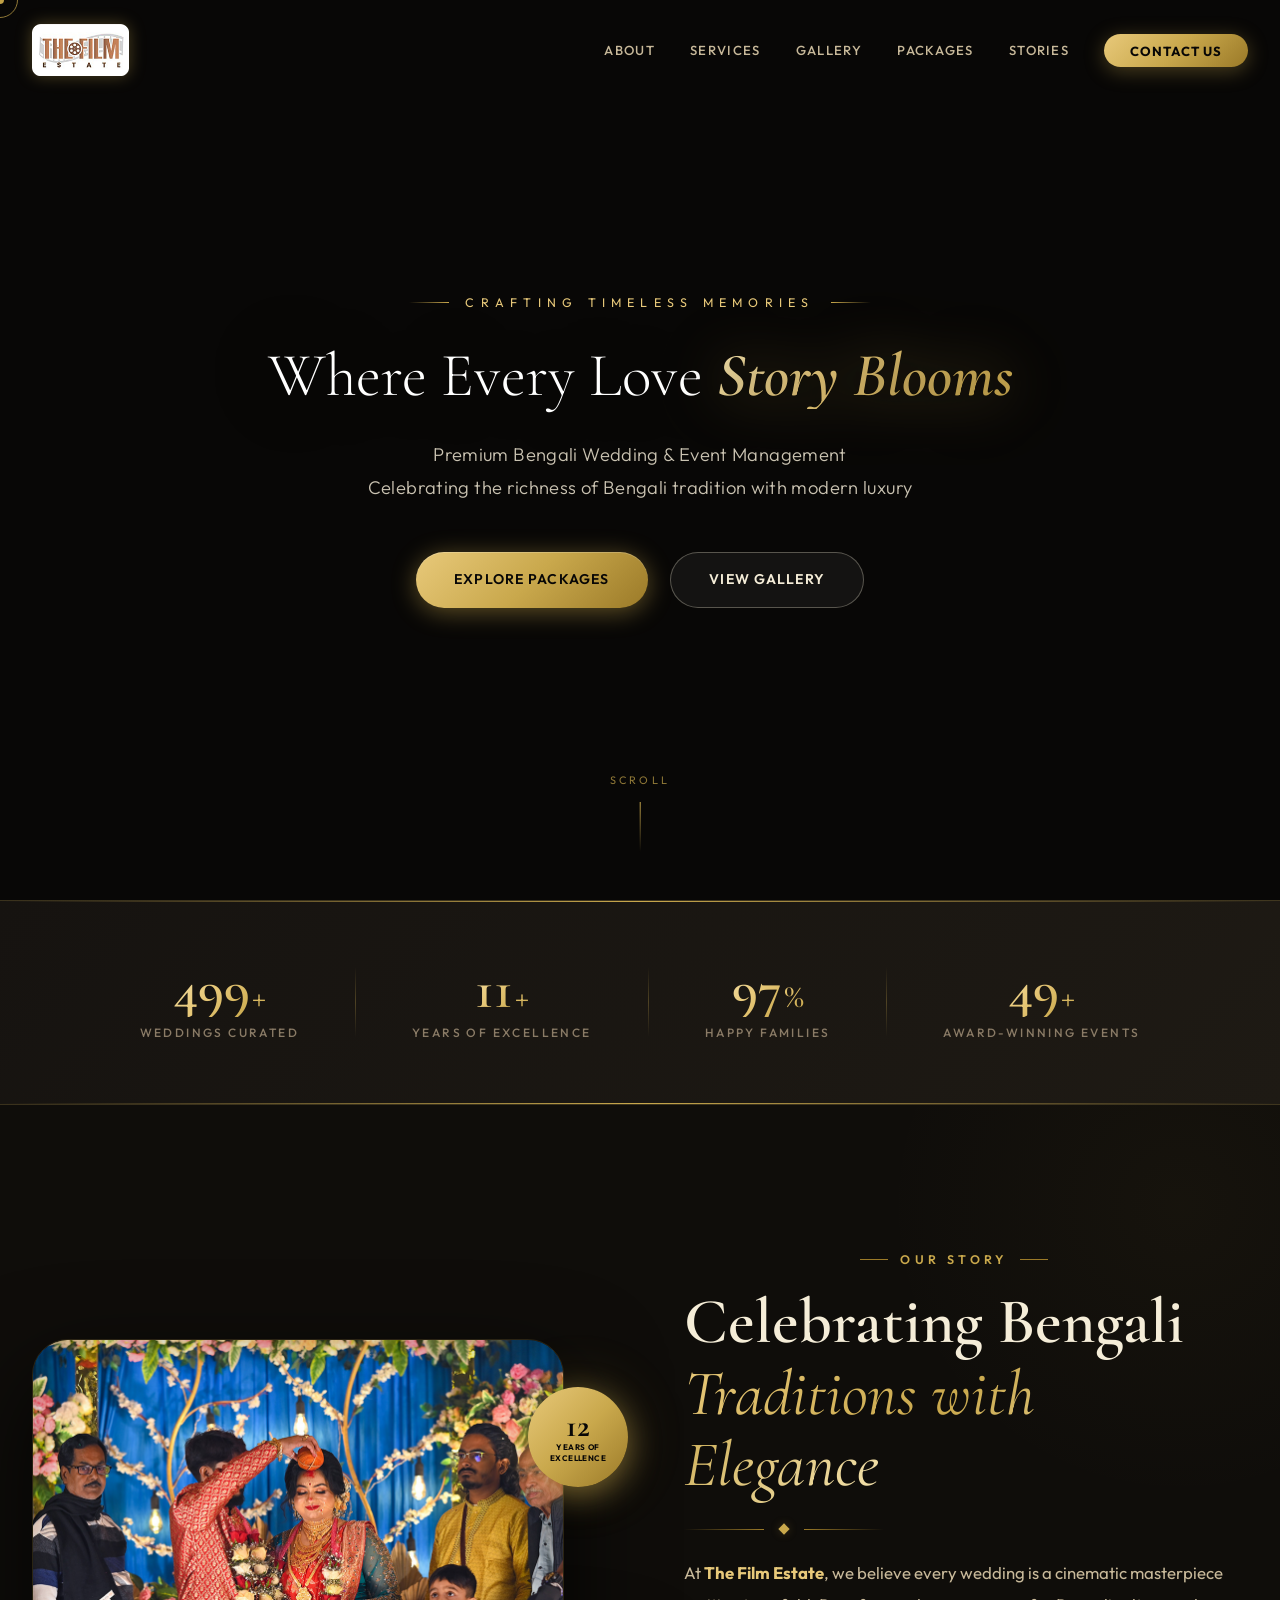
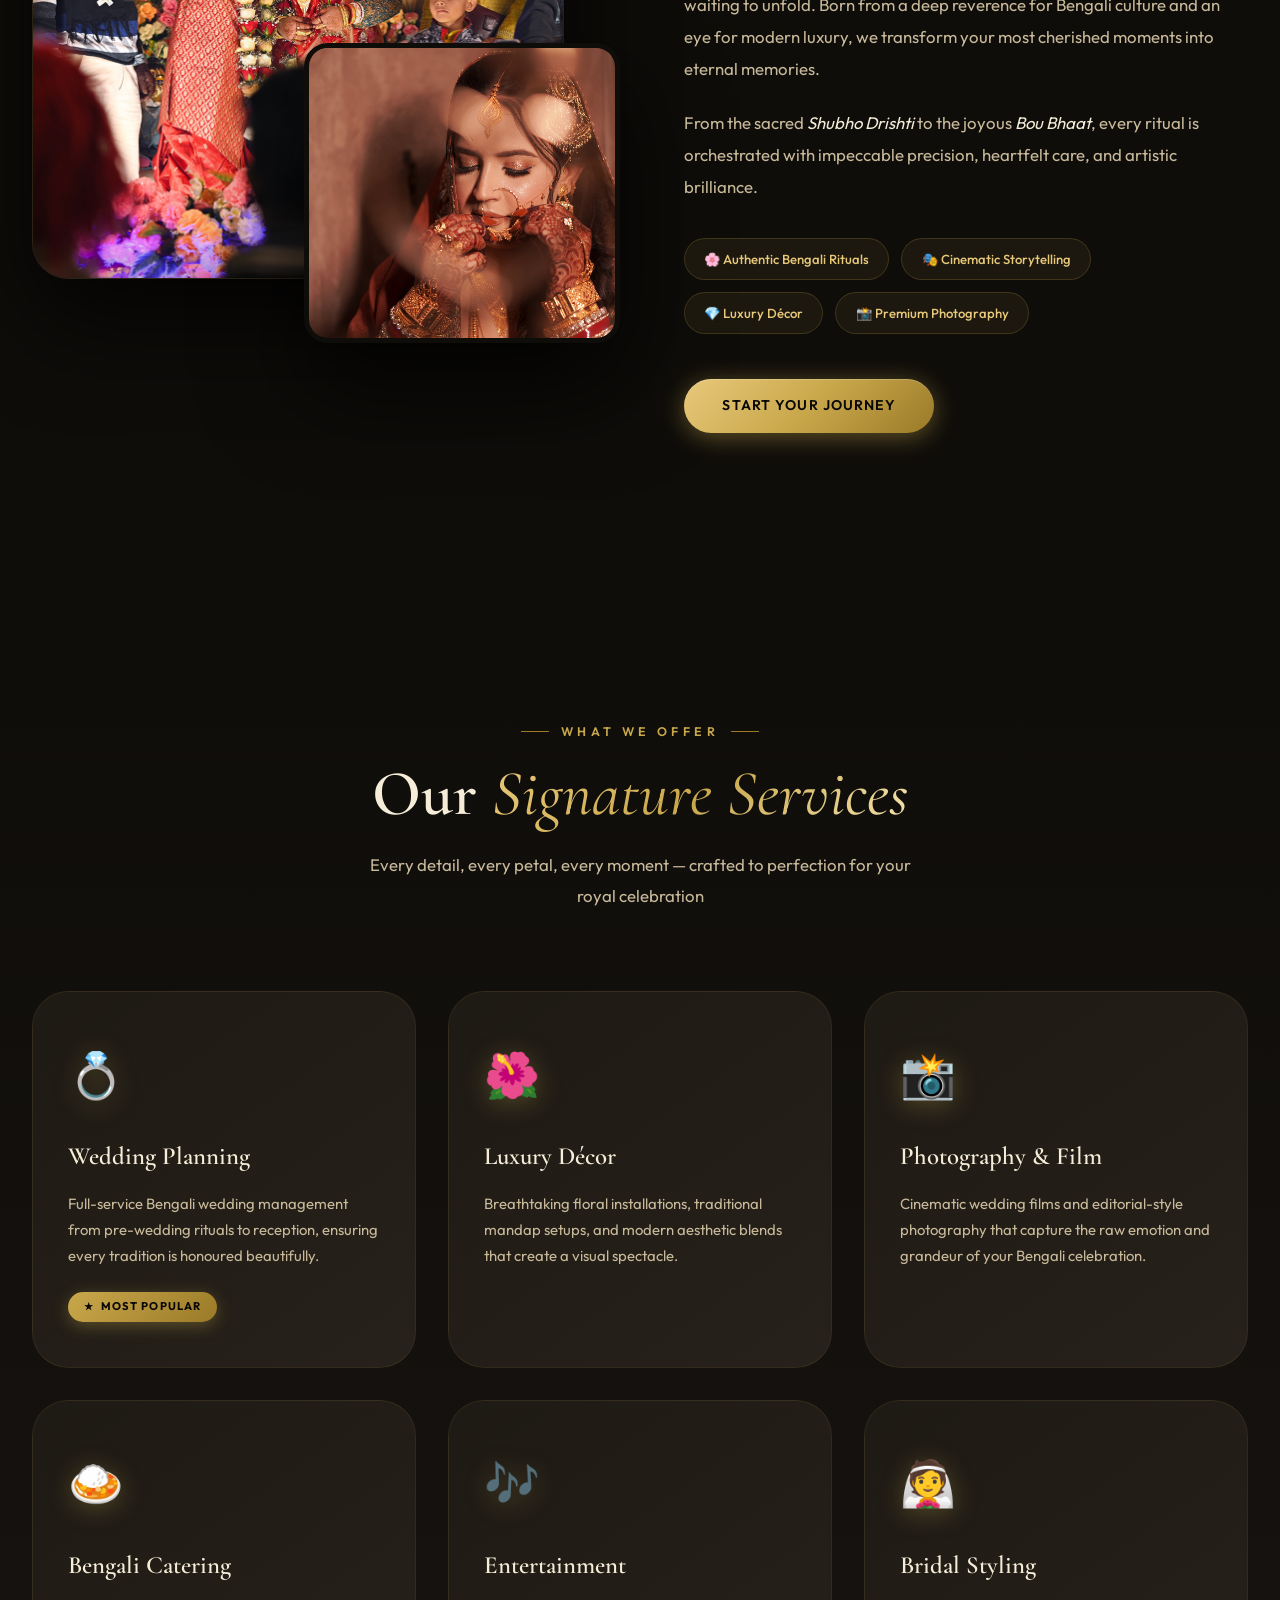
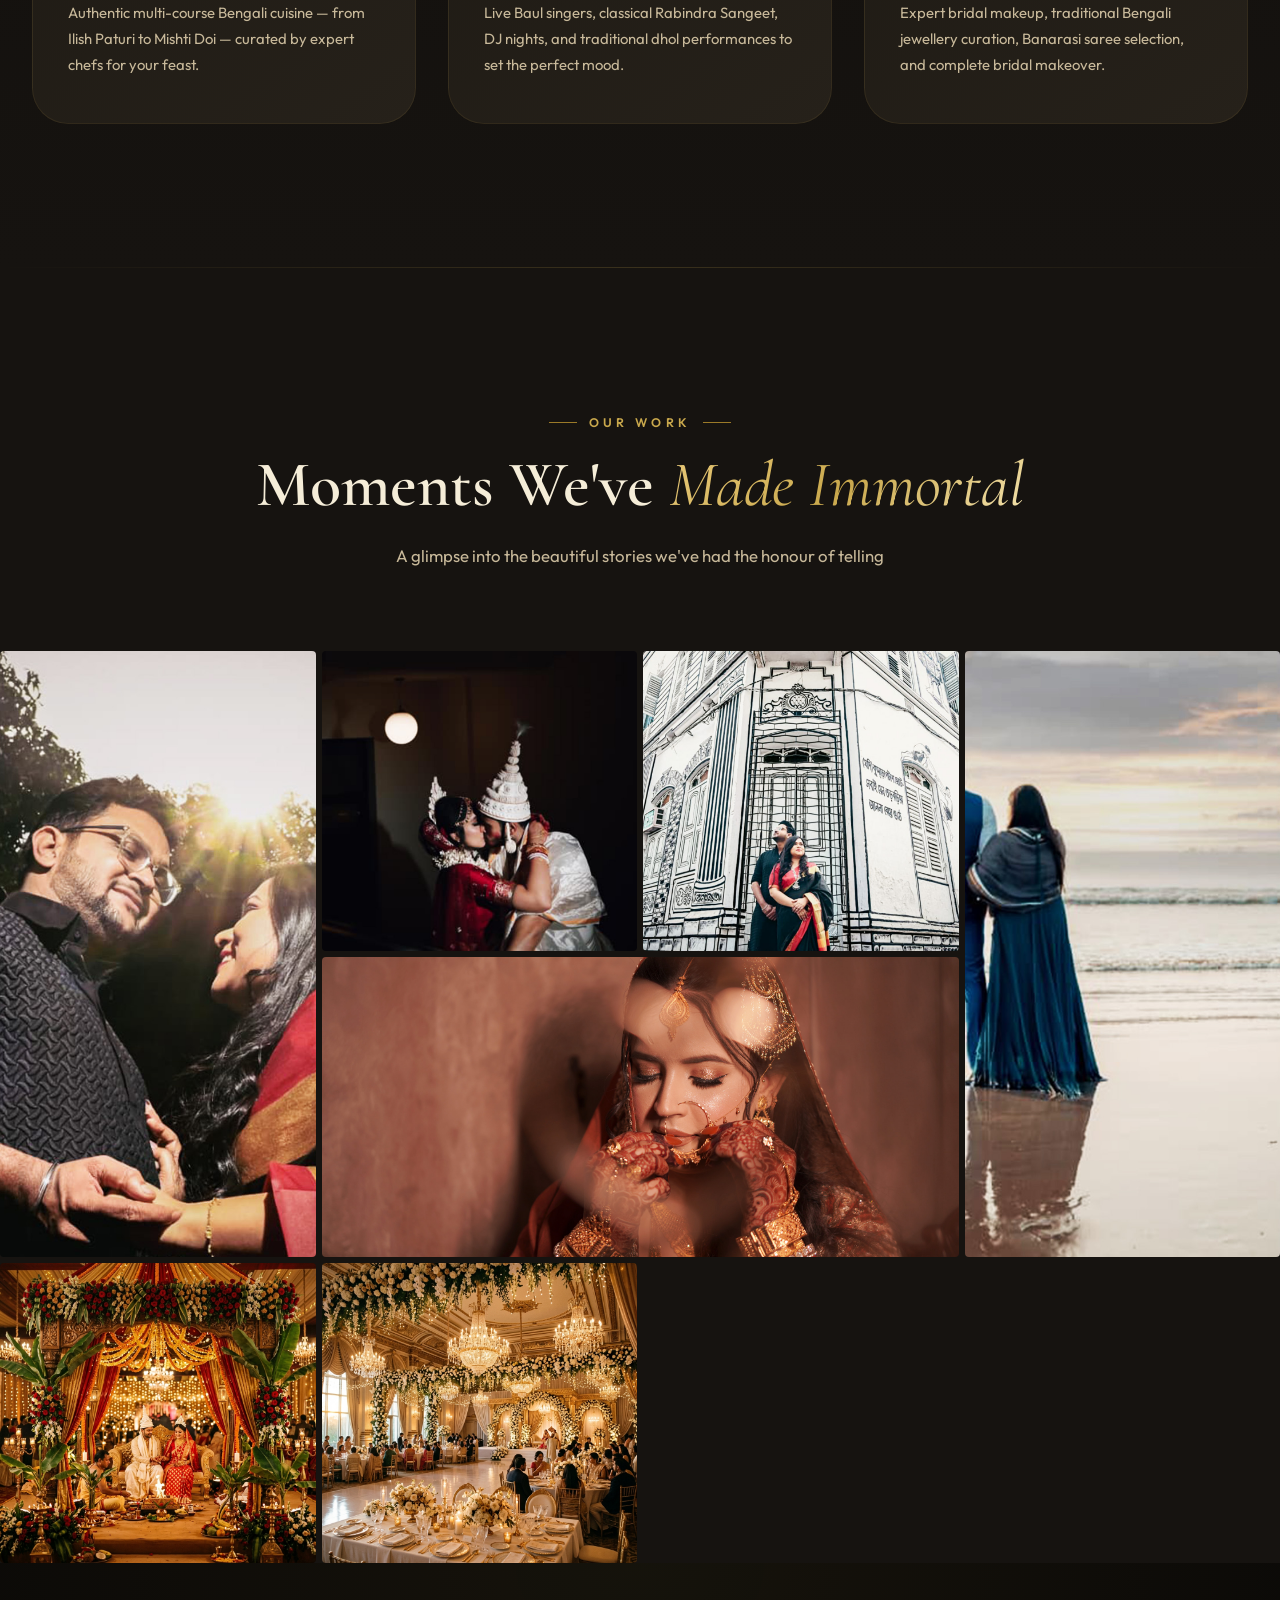
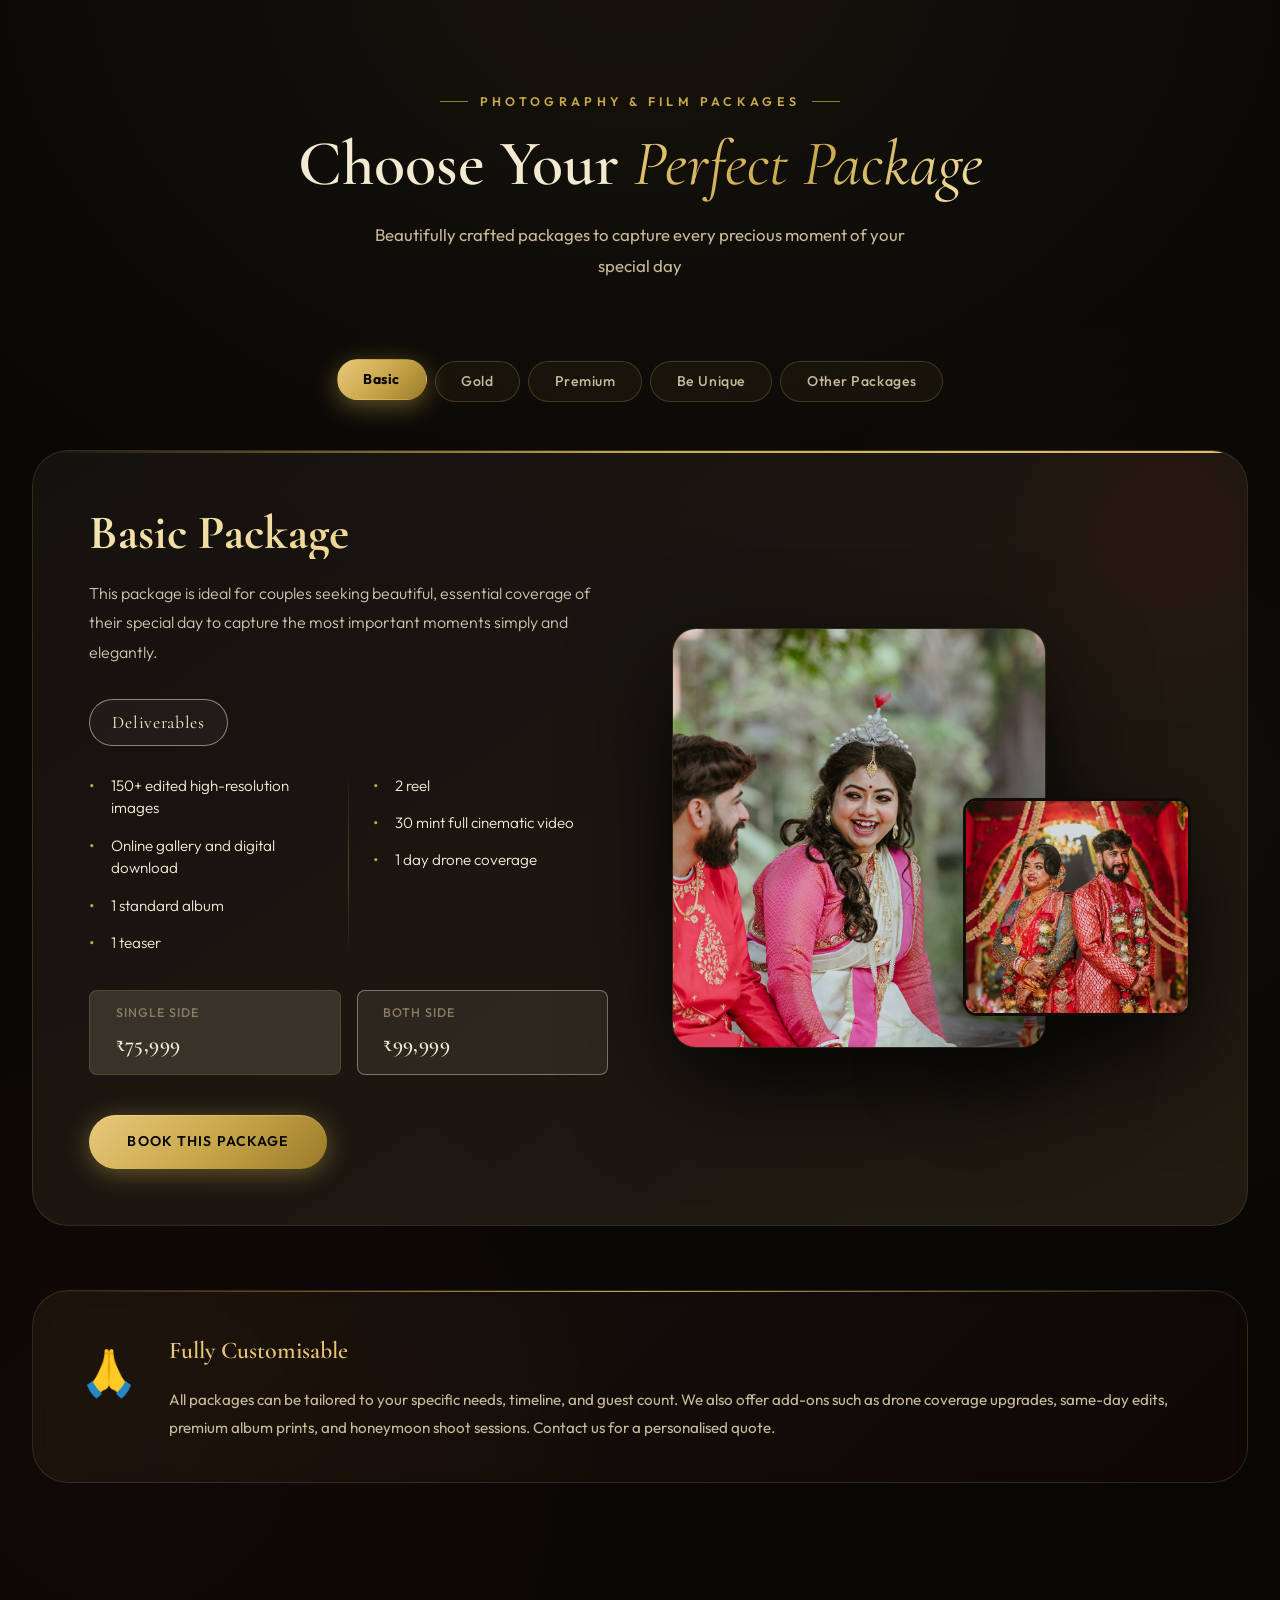
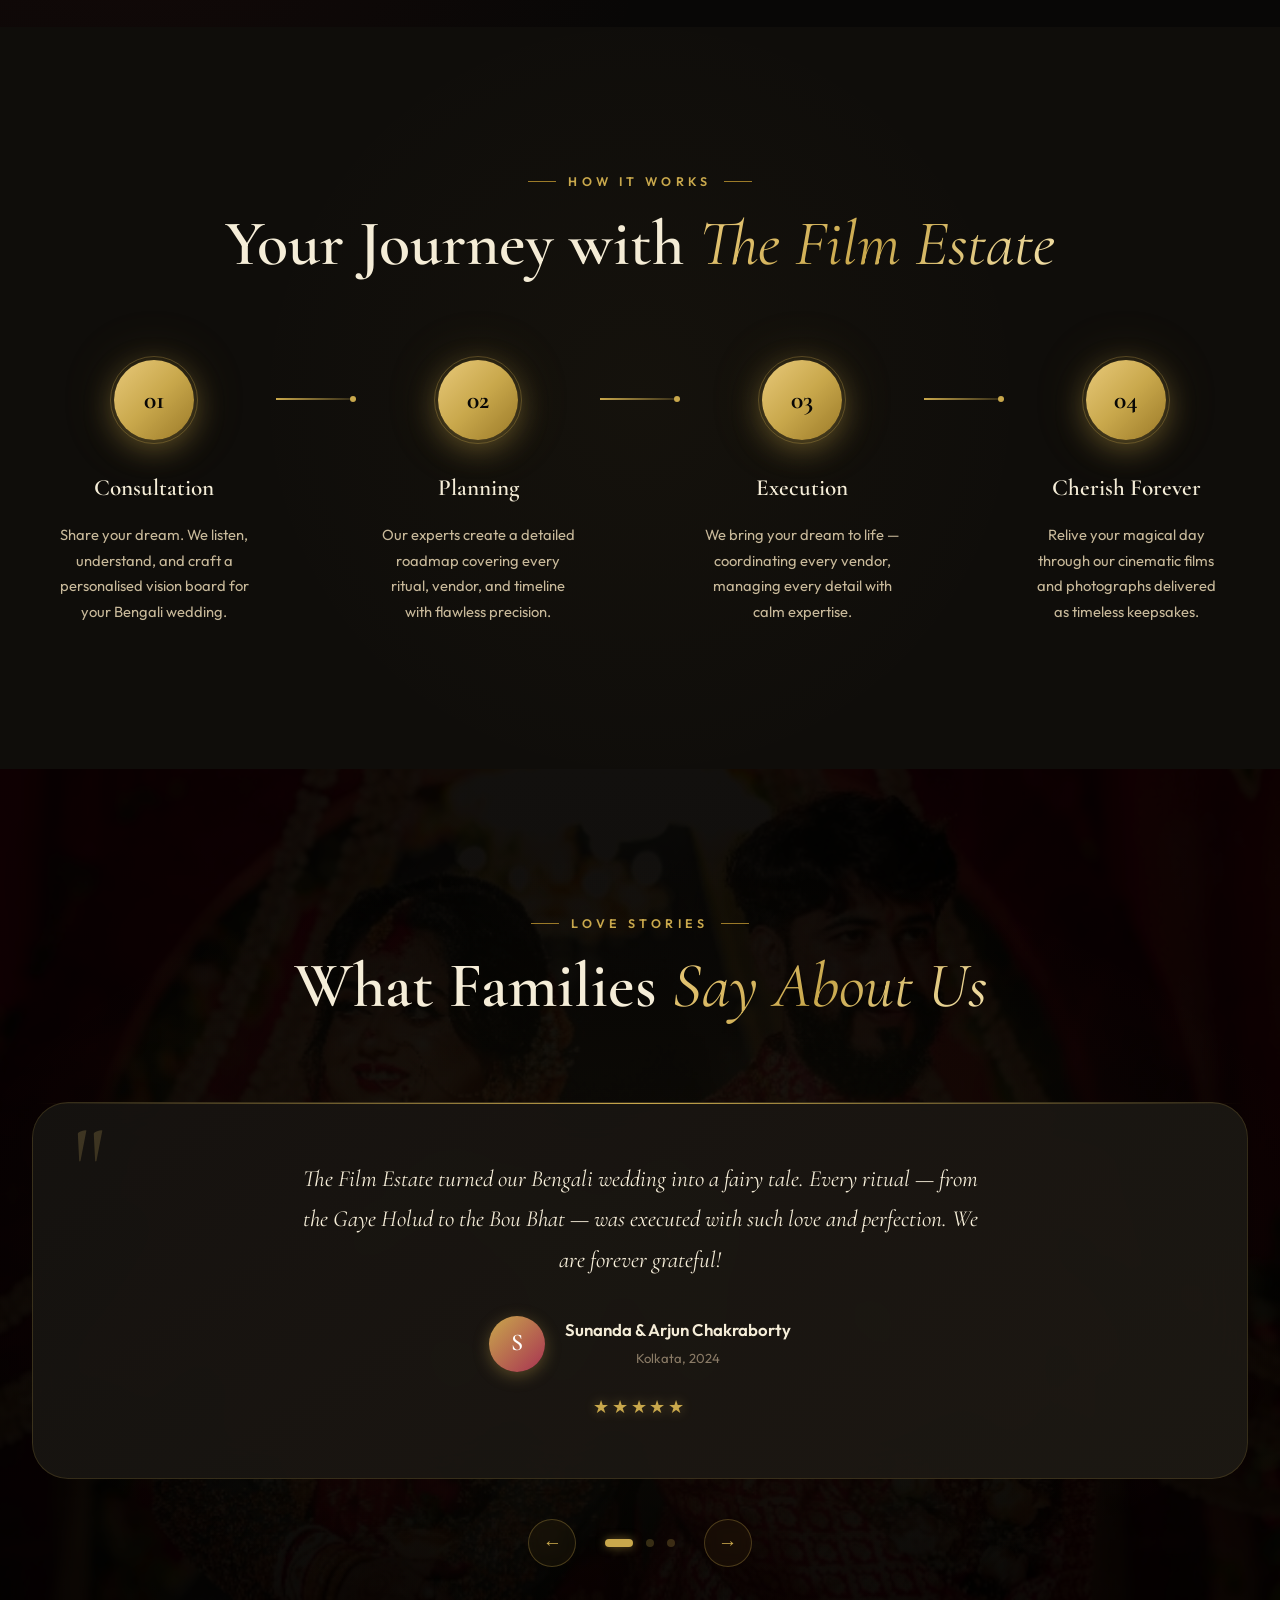
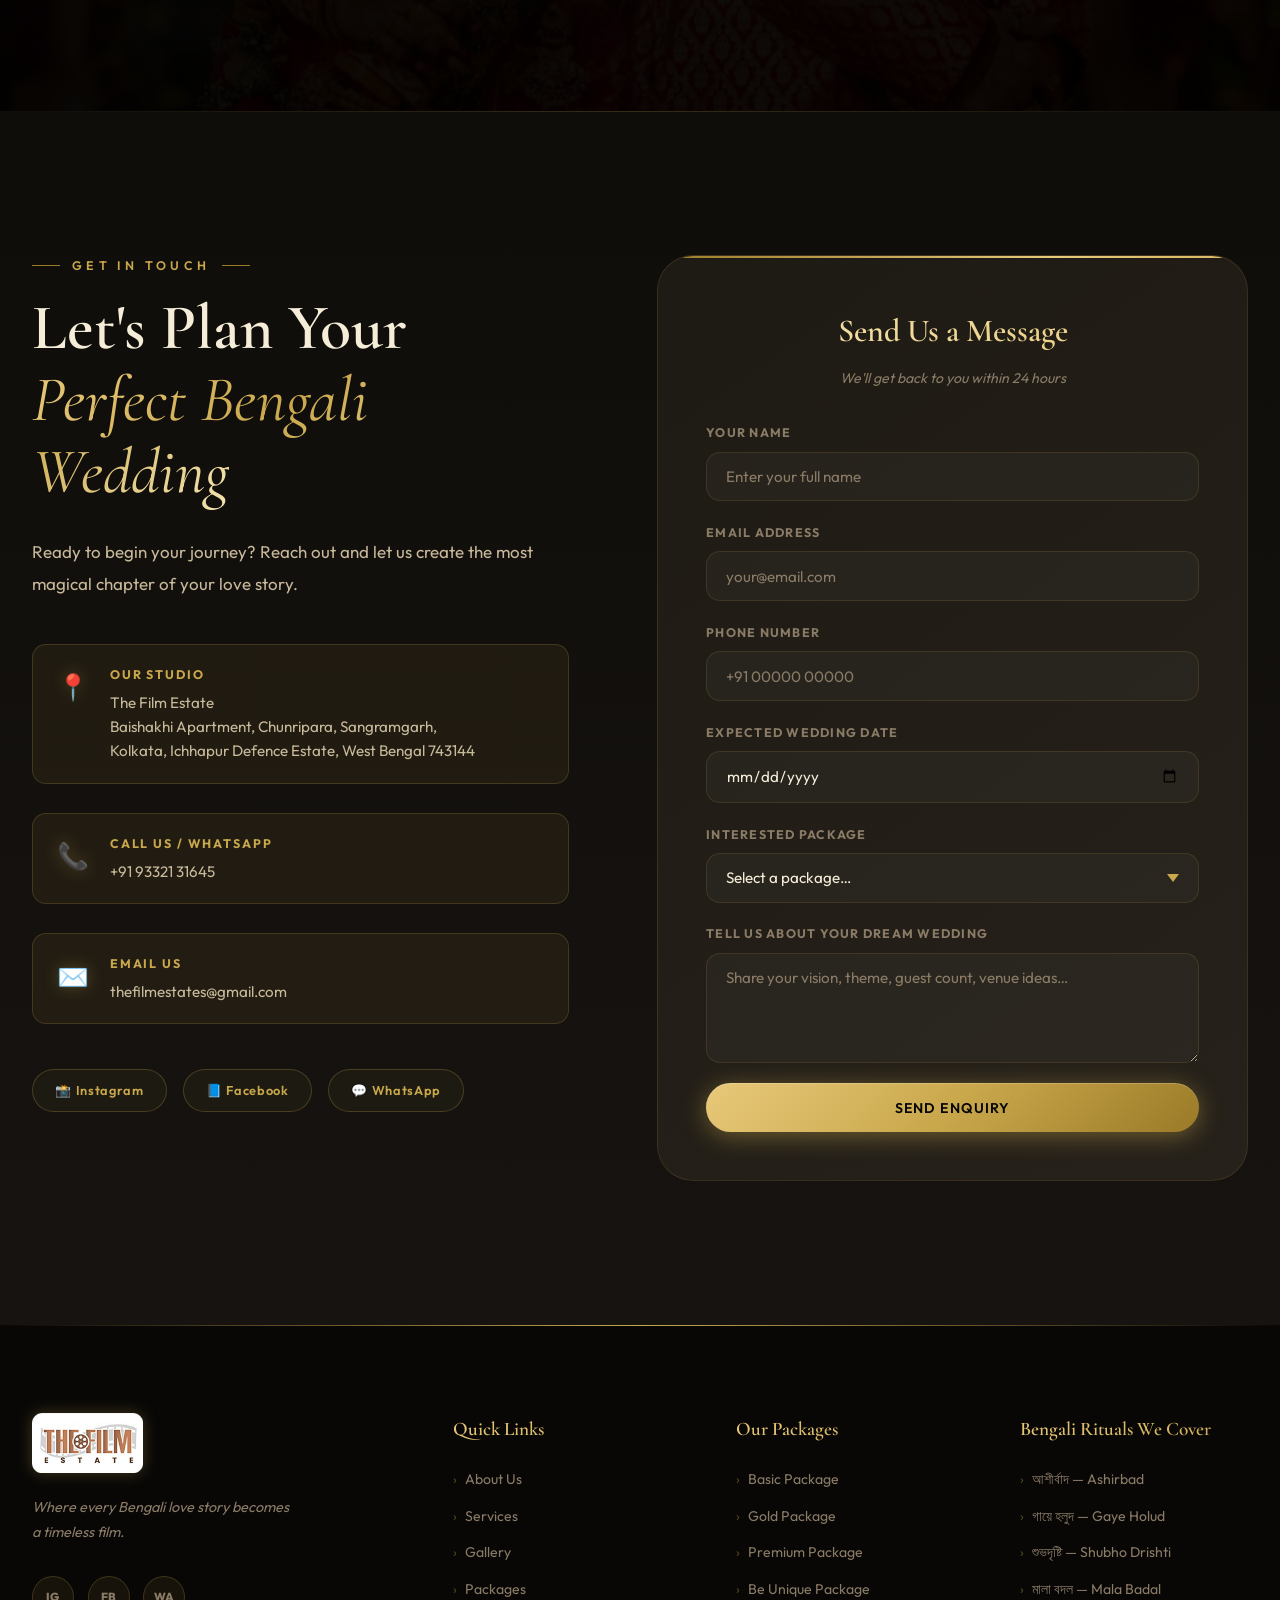
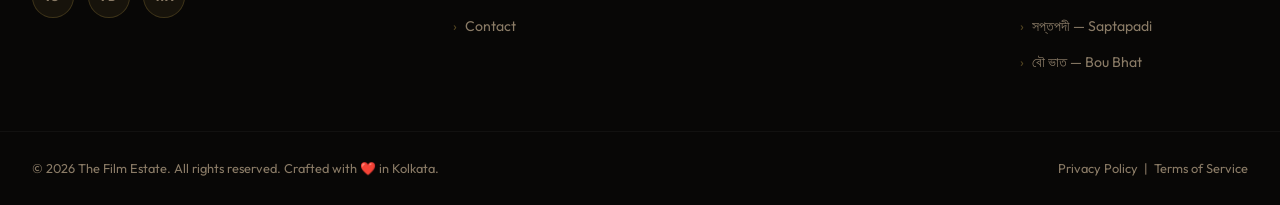
==== commit c36551cc: "hi" ====
--- a/index.html
+++ b/index.html
@@ -613,7 +613,7 @@
               <span class="contact-icon">📍</span>
               <div>
                 <strong>Our Studio</strong>
-                <p>The Film Estate, Park Street Area<br />Kolkata, West Bengal — 700016</p>
+                <p>The Film Estate<br />Baishakhi Apartment, Chunripara, Sangramgarh,<br />Kolkata, Ichhapur Defence Estate, West Bengal 743144</p>
               </div>
             </div>
             <div class="contact-item">
@@ -745,7 +745,7 @@
     <div class="footer-bottom">
       <div class="container">
         <p>© 2025 The Film Estate. All rights reserved. Crafted with ❤️ in Kolkata.</p>
-        <p>Privacy Policy &nbsp;|&nbsp; Terms of Service</p>
+        <p><a href="privacy-policy.html">Privacy Policy</a> &nbsp;|&nbsp; <a href="terms-of-service.html">Terms of Service</a></p>
       </div>
     </div>
   </footer>
